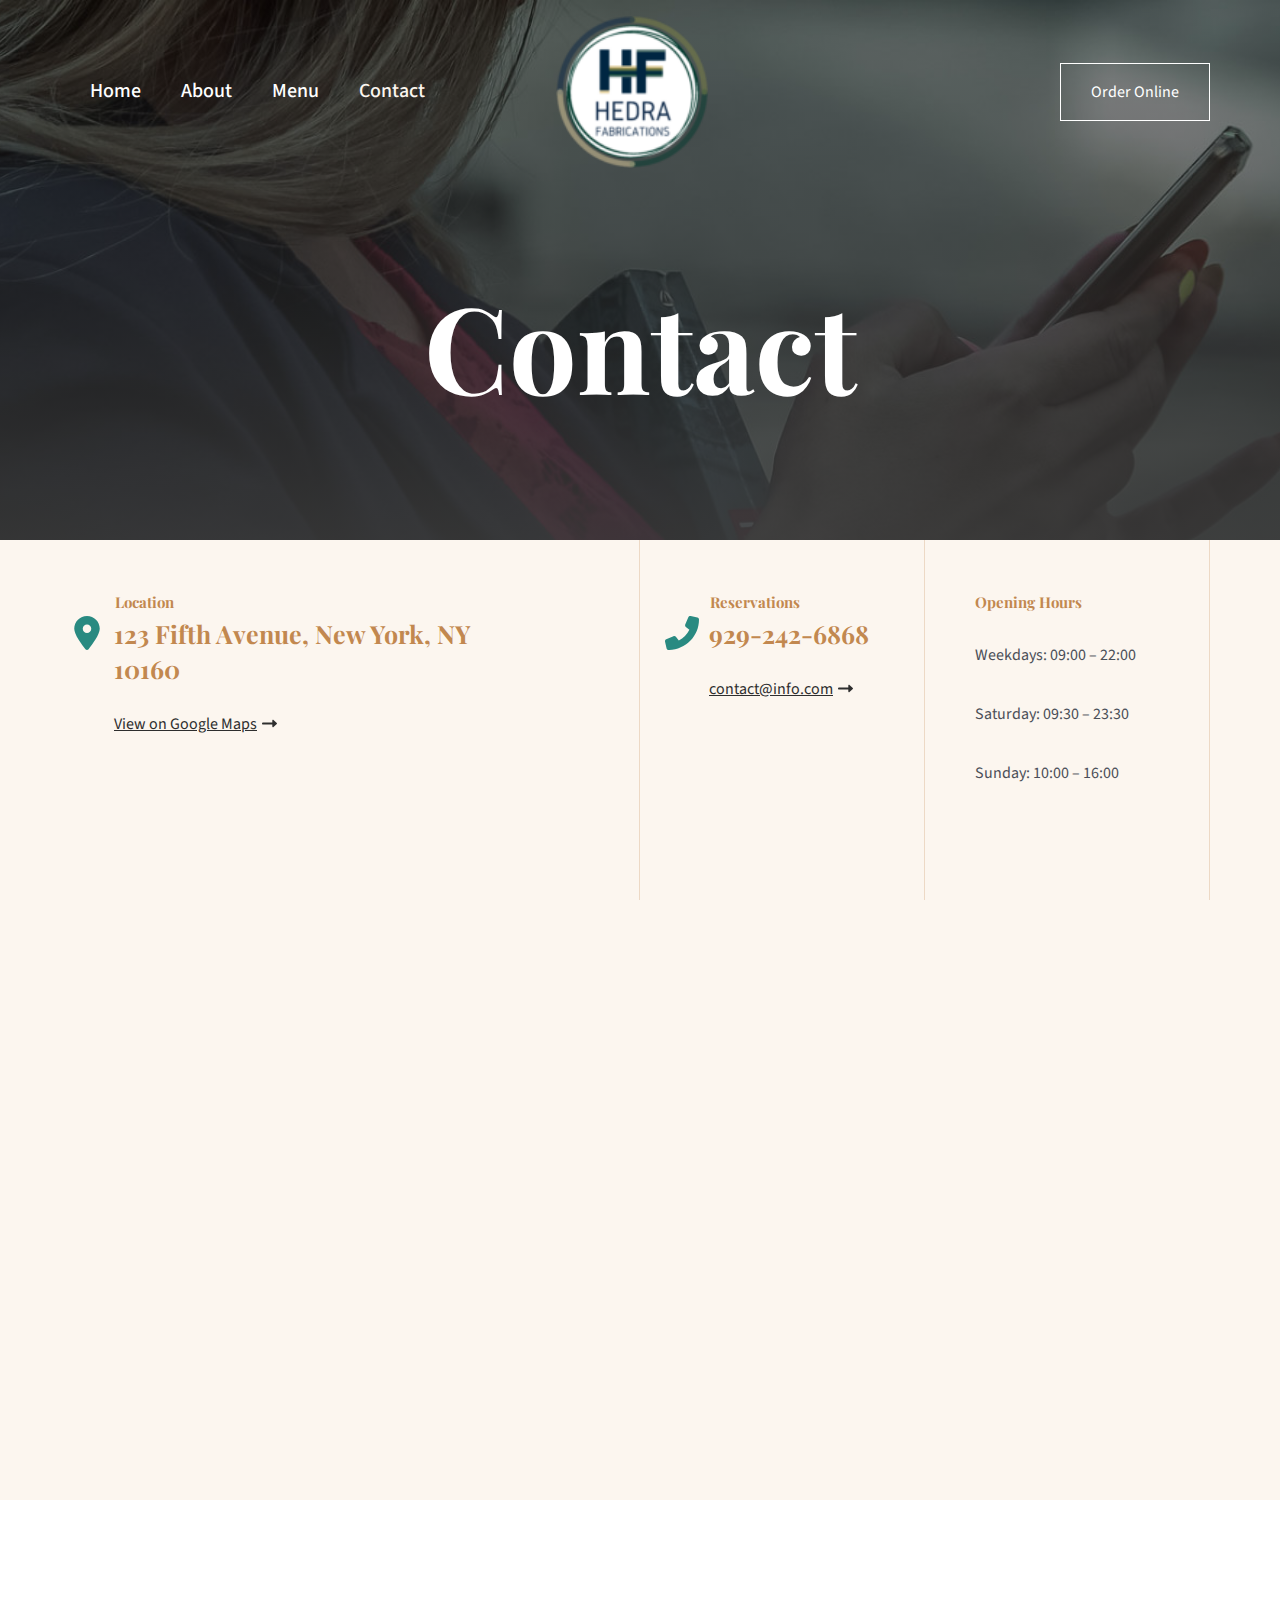
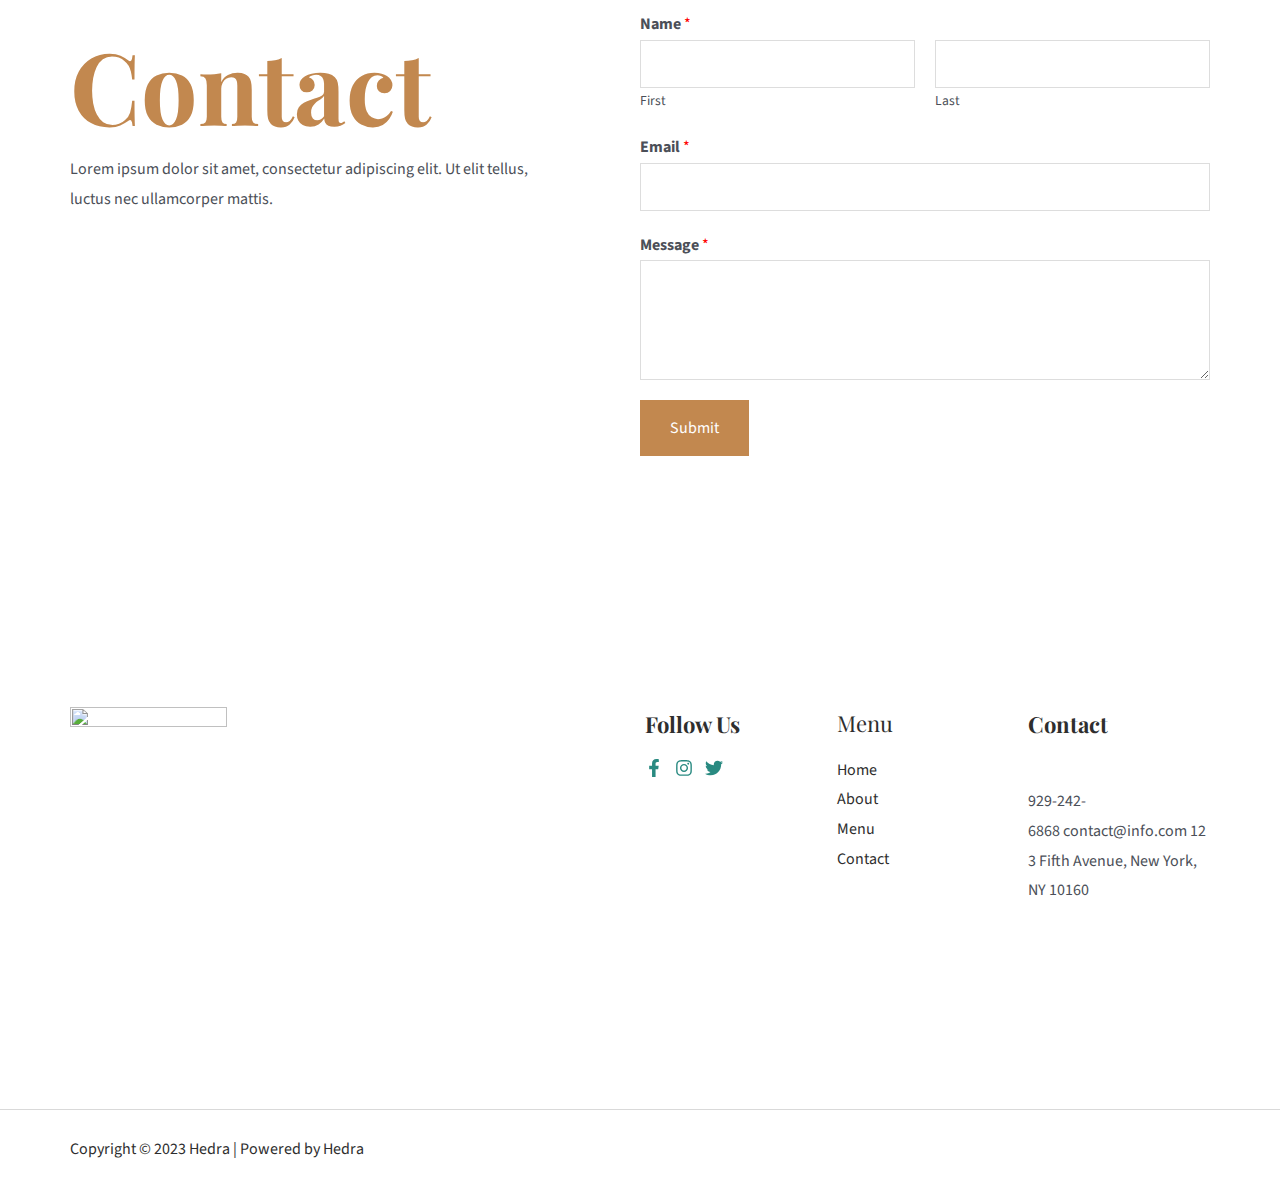
==== contact/index.html @ 52be4c3f "UPLOAD again" ====
<!DOCTYPE html>
<html lang="en-US">
<head>
<meta charset="UTF-8">
<meta name="viewport" content="width=device-width, initial-scale=1">
	 <link rel="profile" href="https://gmpg.org/xfn/11"> 
	 <title>Contact &#8211; Hedra</title>
<meta name="robots" content="max-image-preview:large">
<link rel="dns-prefetch" href="//fonts.googleapis.com">
<link rel="alternate" type="application/rss+xml" title="Hedra &raquo; Feed" href="https://hedrafab.github.io/hedra/feed/">
<link rel="alternate" type="application/rss+xml" title="Hedra &raquo; Comments Feed" href="https://hedrafab.github.io/hedra/comments/feed/">
<script>
window._wpemojiSettings = {"baseUrl":"https:\/\/s.w.org\/images\/core\/emoji\/14.0.0\/72x72\/","ext":".png","svgUrl":"https:\/\/s.w.org\/images\/core\/emoji\/14.0.0\/svg\/","svgExt":".svg","source":{"concatemoji":"https:\/\/hedrafab.github.io\/hedra\/wp-includes\/js\/wp-emoji-release.min.js?ver=6.4.1"}};
/*! This file is auto-generated */
!function(i,n){var o,s,e;function c(e){try{var t={supportTests:e,timestamp:(new Date).valueOf()};sessionStorage.setItem(o,JSON.stringify(t))}catch(e){}}function p(e,t,n){e.clearRect(0,0,e.canvas.width,e.canvas.height),e.fillText(t,0,0);var t=new Uint32Array(e.getImageData(0,0,e.canvas.width,e.canvas.height).data),r=(e.clearRect(0,0,e.canvas.width,e.canvas.height),e.fillText(n,0,0),new Uint32Array(e.getImageData(0,0,e.canvas.width,e.canvas.height).data));return t.every(function(e,t){return e===r[t]})}function u(e,t,n){switch(t){case"flag":return n(e,"🏳️‍⚧️","🏳️​⚧️")?!1:!n(e,"🇺🇳","🇺​🇳")&&!n(e,"🏴󠁧󠁢󠁥󠁮󠁧󠁿","🏴​󠁧​󠁢​󠁥​󠁮​󠁧​󠁿");case"emoji":return!n(e,"🫱🏻‍🫲🏿","🫱🏻​🫲🏿")}return!1}function f(e,t,n){var r="undefined"!=typeof WorkerGlobalScope&&self instanceof WorkerGlobalScope?new OffscreenCanvas(300,150):i.createElement("canvas"),a=r.getContext("2d",{willReadFrequently:!0}),o=(a.textBaseline="top",a.font="600 32px Arial",{});return e.forEach(function(e){o[e]=t(a,e,n)}),o}function t(e){var t=i.createElement("script");t.src=e,t.defer=!0,i.head.appendChild(t)}"undefined"!=typeof Promise&&(o="wpEmojiSettingsSupports",s=["flag","emoji"],n.supports={everything:!0,everythingExceptFlag:!0},e=new Promise(function(e){i.addEventListener("DOMContentLoaded",e,{once:!0})}),new Promise(function(t){var n=function(){try{var e=JSON.parse(sessionStorage.getItem(o));if("object"==typeof e&&"number"==typeof e.timestamp&&(new Date).valueOf()<e.timestamp+604800&&"object"==typeof e.supportTests)return e.supportTests}catch(e){}return null}();if(!n){if("undefined"!=typeof Worker&&"undefined"!=typeof OffscreenCanvas&&"undefined"!=typeof URL&&URL.createObjectURL&&"undefined"!=typeof Blob)try{var e="postMessage("+f.toString()+"("+[JSON.stringify(s),u.toString(),p.toString()].join(",")+"));",r=new Blob([e],{type:"text/javascript"}),a=new Worker(URL.createObjectURL(r),{name:"wpTestEmojiSupports"});return void(a.onmessage=function(e){c(n=e.data),a.terminate(),t(n)})}catch(e){}c(n=f(s,u,p))}t(n)}).then(function(e){for(var t in e)n.supports[t]=e[t],n.supports.everything=n.supports.everything&&n.supports[t],"flag"!==t&&(n.supports.everythingExceptFlag=n.supports.everythingExceptFlag&&n.supports[t]);n.supports.everythingExceptFlag=n.supports.everythingExceptFlag&&!n.supports.flag,n.DOMReady=!1,n.readyCallback=function(){n.DOMReady=!0}}).then(function(){return e}).then(function(){var e;n.supports.everything||(n.readyCallback(),(e=n.source||{}).concatemoji?t(e.concatemoji):e.wpemoji&&e.twemoji&&(t(e.twemoji),t(e.wpemoji)))}))}((window,document),window._wpemojiSettings);
</script>
<link rel="stylesheet" id="astra-theme-css-css" href="https://hedrafab.github.io/hedra/wp-content/themes/astra/assets/css/minified/main.min.css?ver=4.4.1" media="all">
<style id="astra-theme-css-inline-css">:root{--ast-container-default-xlg-padding:6.67em;--ast-container-default-lg-padding:5.67em;--ast-container-default-slg-padding:4.34em;--ast-container-default-md-padding:3.34em;--ast-container-default-sm-padding:6.67em;--ast-container-default-xs-padding:2.4em;--ast-container-default-xxs-padding:1.4em;--ast-code-block-background:#EEEEEE;--ast-comment-inputs-background:#FAFAFA;}html{font-size:100%;}a,.page-title{color:var(--ast-global-color-1);}a:hover,a:focus{color:var(--ast-global-color-0);}body,button,input,select,textarea,.ast-button,.ast-custom-button{font-family:'Source Sans Pro',sans-serif;font-weight:400;font-size:16px;font-size:1rem;}blockquote{color:var(--ast-global-color-3);}h1,.entry-content h1,h2,.entry-content h2,h3,.entry-content h3,h4,.entry-content h4,h5,.entry-content h5,h6,.entry-content h6,.site-title,.site-title a{font-family:'Playfair Display',serif;font-weight:700;}.site-title{font-size:35px;font-size:2.1875rem;display:none;}header .custom-logo-link img{max-width:152px;}.astra-logo-svg{width:152px;}.site-header .site-description{font-size:15px;font-size:0.9375rem;display:none;}.entry-title{font-size:30px;font-size:1.875rem;}h1,.entry-content h1{font-size:120px;font-size:7.5rem;font-family:'Playfair Display',serif;line-height:1em;}h2,.entry-content h2{font-size:100px;font-size:6.25rem;font-family:'Playfair Display',serif;line-height:1em;}h3,.entry-content h3{font-size:25px;font-size:1.5625rem;font-family:'Playfair Display',serif;}h4,.entry-content h4{font-size:20px;font-size:1.25rem;font-family:'Playfair Display',serif;}h5,.entry-content h5{font-size:18px;font-size:1.125rem;font-family:'Playfair Display',serif;}h6,.entry-content h6{font-size:15px;font-size:0.9375rem;font-family:'Playfair Display',serif;}::selection{background-color:var(--ast-global-color-0);color:#ffffff;}body,h1,.entry-title a,.entry-content h1,h2,.entry-content h2,h3,.entry-content h3,h4,.entry-content h4,h5,.entry-content h5,h6,.entry-content h6{color:var(--ast-global-color-3);}.tagcloud a:hover,.tagcloud a:focus,.tagcloud a.current-item{color:#000000;border-color:var(--ast-global-color-1);background-color:var(--ast-global-color-1);}input:focus,input[type="text"]:focus,input[type="email"]:focus,input[type="url"]:focus,input[type="password"]:focus,input[type="reset"]:focus,input[type="search"]:focus,textarea:focus{border-color:var(--ast-global-color-1);}input[type="radio"]:checked,input[type=reset],input[type="checkbox"]:checked,input[type="checkbox"]:hover:checked,input[type="checkbox"]:focus:checked,input[type=range]::-webkit-slider-thumb{border-color:var(--ast-global-color-1);background-color:var(--ast-global-color-1);box-shadow:none;}.site-footer a:hover + .post-count,.site-footer a:focus + .post-count{background:var(--ast-global-color-1);border-color:var(--ast-global-color-1);}.single .nav-links .nav-previous,.single .nav-links .nav-next{color:var(--ast-global-color-1);}.entry-meta,.entry-meta *{line-height:1.45;color:var(--ast-global-color-1);}.entry-meta a:hover,.entry-meta a:hover *,.entry-meta a:focus,.entry-meta a:focus *,.page-links > .page-link,.page-links .page-link:hover,.post-navigation a:hover{color:var(--ast-global-color-0);}#cat option,.secondary .calendar_wrap thead a,.secondary .calendar_wrap thead a:visited{color:var(--ast-global-color-1);}.secondary .calendar_wrap #today,.ast-progress-val span{background:var(--ast-global-color-1);}.secondary a:hover + .post-count,.secondary a:focus + .post-count{background:var(--ast-global-color-1);border-color:var(--ast-global-color-1);}.calendar_wrap #today > a{color:#000000;}.page-links .page-link,.single .post-navigation a{color:var(--ast-global-color-1);}.ast-search-menu-icon .search-form button.search-submit{padding:0 4px;}.ast-search-menu-icon form.search-form{padding-right:0;}.ast-search-menu-icon.slide-search input.search-field{width:0;}.ast-header-search .ast-search-menu-icon.ast-dropdown-active .search-form,.ast-header-search .ast-search-menu-icon.ast-dropdown-active .search-field:focus{border-color:var(--ast-global-color-0);transition:all 0.2s;}.search-form input.search-field:focus{outline:none;}.wp-block-latest-posts > li > a{color:var(--ast-global-color-1);}.widget-title,.widget .wp-block-heading{font-size:22px;font-size:1.375rem;color:var(--ast-global-color-3);}a:focus-visible,.ast-menu-toggle:focus-visible,.site .skip-link:focus-visible,.wp-block-loginout input:focus-visible,.wp-block-search.wp-block-search__button-inside .wp-block-search__inside-wrapper,.ast-header-navigation-arrow:focus-visible,.woocommerce .wc-proceed-to-checkout > .checkout-button:focus-visible,.woocommerce .woocommerce-MyAccount-navigation ul li a:focus-visible,.ast-orders-table__row .ast-orders-table__cell:focus-visible,.woocommerce .woocommerce-order-details .order-again > .button:focus-visible,.woocommerce .woocommerce-message a.button.wc-forward:focus-visible,.woocommerce #minus_qty:focus-visible,.woocommerce #plus_qty:focus-visible,a#ast-apply-coupon:focus-visible,.woocommerce .woocommerce-info a:focus-visible,.woocommerce .astra-shop-summary-wrap a:focus-visible,.woocommerce a.wc-forward:focus-visible,#ast-apply-coupon:focus-visible,.woocommerce-js .woocommerce-mini-cart-item a.remove:focus-visible{outline-style:dotted;outline-color:inherit;outline-width:thin;border-color:transparent;}input:focus,input[type="text"]:focus,input[type="email"]:focus,input[type="url"]:focus,input[type="password"]:focus,input[type="reset"]:focus,input[type="number"]:focus,textarea:focus,.wp-block-search__input:focus,[data-section="section-header-mobile-trigger"] .ast-button-wrap .ast-mobile-menu-trigger-minimal:focus,.ast-mobile-popup-drawer.active .menu-toggle-close:focus,.woocommerce-ordering select.orderby:focus,#ast-scroll-top:focus,#coupon_code:focus,.woocommerce-page #comment:focus,.woocommerce #reviews #respond input#submit:focus,.woocommerce a.add_to_cart_button:focus,.woocommerce .button.single_add_to_cart_button:focus,.woocommerce .woocommerce-cart-form button:focus,.woocommerce .woocommerce-cart-form__cart-item .quantity .qty:focus,.woocommerce .woocommerce-billing-fields .woocommerce-billing-fields__field-wrapper .woocommerce-input-wrapper > .input-text:focus,.woocommerce #order_comments:focus,.woocommerce #place_order:focus,.woocommerce .woocommerce-address-fields .woocommerce-address-fields__field-wrapper .woocommerce-input-wrapper > .input-text:focus,.woocommerce .woocommerce-MyAccount-content form button:focus,.woocommerce .woocommerce-MyAccount-content .woocommerce-EditAccountForm .woocommerce-form-row .woocommerce-Input.input-text:focus,.woocommerce .ast-woocommerce-container .woocommerce-pagination ul.page-numbers li a:focus,body #content .woocommerce form .form-row .select2-container--default .select2-selection--single:focus,#ast-coupon-code:focus,.woocommerce.woocommerce-js .quantity input[type=number]:focus,.woocommerce-js .woocommerce-mini-cart-item .quantity input[type=number]:focus,.woocommerce p#ast-coupon-trigger:focus{border-style:dotted;border-color:inherit;border-width:thin;outline-color:transparent;}.ast-logo-title-inline .site-logo-img{padding-right:1em;}.site-logo-img img{ transition:all 0.2s linear;}.ast-single-post-featured-section + article {margin-top: 2em;}.site-content .ast-single-post-featured-section img {width: 100%;overflow: hidden;object-fit: cover;}.ast-separate-container .site-content .ast-single-post-featured-section + article {margin-top: -80px;z-index: 9;position: relative;border-radius: 4px;}@media (min-width: 922px) {.ast-no-sidebar .site-content .ast-article-image-container--wide {margin-left: -120px;margin-right: -120px;max-width: unset;width: unset;}.ast-left-sidebar .site-content .ast-article-image-container--wide,.ast-right-sidebar .site-content .ast-article-image-container--wide {margin-left: -10px;margin-right: -10px;}.site-content .ast-article-image-container--full {margin-left: calc( -50vw + 50%);margin-right: calc( -50vw + 50%);max-width: 100vw;width: 100vw;}.ast-left-sidebar .site-content .ast-article-image-container--full,.ast-right-sidebar .site-content .ast-article-image-container--full {margin-left: -10px;margin-right: -10px;max-width: inherit;width: auto;}}@media (max-width:921px){#ast-desktop-header{display:none;}}@media (min-width:922px){#ast-mobile-header{display:none;}}.wp-block-buttons.aligncenter{justify-content:center;}@media (max-width:921px){.ast-theme-transparent-header #primary,.ast-theme-transparent-header #secondary{padding:0;}}@media (max-width:921px){.ast-plain-container.ast-no-sidebar #primary{padding:0;}}.ast-plain-container.ast-no-sidebar #primary{margin-top:0;margin-bottom:0;}.wp-block-button.is-style-outline .wp-block-button__link{border-color:var(--ast-global-color-1);border-top-width:2px;border-right-width:2px;border-bottom-width:2px;border-left-width:2px;}div.wp-block-button.is-style-outline > .wp-block-button__link:not(.has-text-color),div.wp-block-button.wp-block-button__link.is-style-outline:not(.has-text-color){color:var(--ast-global-color-1);}.wp-block-button.is-style-outline .wp-block-button__link:hover,.wp-block-buttons .wp-block-button.is-style-outline .wp-block-button__link:focus,.wp-block-buttons .wp-block-button.is-style-outline > .wp-block-button__link:not(.has-text-color):hover,.wp-block-buttons .wp-block-button.wp-block-button__link.is-style-outline:not(.has-text-color):hover{color:var(--ast-global-color-5);background-color:var(--ast-global-color-0);border-color:var(--ast-global-color-0);}.post-page-numbers.current .page-link,.ast-pagination .page-numbers.current{color:#ffffff;border-color:var(--ast-global-color-0);background-color:var(--ast-global-color-0);border-radius:2px;}.wp-block-buttons .wp-block-button.is-style-outline .wp-block-button__link,.ast-outline-button{border-color:var(--ast-global-color-1);border-top-width:2px;border-right-width:2px;border-bottom-width:2px;border-left-width:2px;font-family:inherit;font-weight:inherit;line-height:1em;border-top-left-radius:0px;border-top-right-radius:0px;border-bottom-right-radius:0px;border-bottom-left-radius:0px;background-color:transparent;}.wp-block-buttons .wp-block-button.is-style-outline > .wp-block-button__link:not(.has-text-color),.wp-block-buttons .wp-block-button.wp-block-button__link.is-style-outline:not(.has-text-color),.ast-outline-button{color:var(--ast-global-color-1);}.wp-block-button.is-style-outline .wp-block-button__link:hover,.wp-block-buttons .wp-block-button.is-style-outline .wp-block-button__link:focus,.wp-block-buttons .wp-block-button.is-style-outline > .wp-block-button__link:not(.has-text-color):hover,.wp-block-buttons .wp-block-button.wp-block-button__link.is-style-outline:not(.has-text-color):hover,.ast-outline-button:hover,.ast-outline-button:focus{color:var(--ast-global-color-5);background-color:var(--ast-global-color-0);border-color:var(--ast-global-color-0);}.entry-content[ast-blocks-layout] > figure{margin-bottom:1em;}@media (max-width:921px){.ast-separate-container #primary,.ast-separate-container #secondary{padding:1.5em 0;}#primary,#secondary{padding:1.5em 0;margin:0;}.ast-left-sidebar #content > .ast-container{display:flex;flex-direction:column-reverse;width:100%;}.ast-separate-container .ast-article-post,.ast-separate-container .ast-article-single{padding:1.5em 2.14em;}.ast-author-box img.avatar{margin:20px 0 0 0;}}@media (min-width:922px){.ast-separate-container.ast-right-sidebar #primary,.ast-separate-container.ast-left-sidebar #primary{border:0;}.search-no-results.ast-separate-container #primary{margin-bottom:4em;}}.wp-block-button .wp-block-button__link{color:var(--ast-global-color-5);}.wp-block-button .wp-block-button__link:hover,.wp-block-button .wp-block-button__link:focus{color:var(--ast-global-color-5);background-color:var(--ast-global-color-0);border-color:var(--ast-global-color-0);}.elementor-widget-heading h1.elementor-heading-title{line-height:1em;}.elementor-widget-heading h2.elementor-heading-title{line-height:1em;}.wp-block-button .wp-block-button__link,.wp-block-search .wp-block-search__button,body .wp-block-file .wp-block-file__button{border-color:var(--ast-global-color-1);background-color:var(--ast-global-color-1);color:var(--ast-global-color-5);font-family:inherit;font-weight:inherit;line-height:1em;text-transform:capitalize;border-top-left-radius:0px;border-top-right-radius:0px;border-bottom-right-radius:0px;border-bottom-left-radius:0px;padding-top:20px;padding-right:30px;padding-bottom:20px;padding-left:30px;}.menu-toggle,button,.ast-button,.ast-custom-button,.button,input#submit,input[type="button"],input[type="submit"],input[type="reset"],form[CLASS*="wp-block-search__"].wp-block-search .wp-block-search__inside-wrapper .wp-block-search__button,body .wp-block-file .wp-block-file__button{border-style:solid;border-top-width:0;border-right-width:0;border-left-width:0;border-bottom-width:0;color:var(--ast-global-color-5);border-color:var(--ast-global-color-1);background-color:var(--ast-global-color-1);padding-top:20px;padding-right:30px;padding-bottom:20px;padding-left:30px;font-family:inherit;font-weight:inherit;line-height:1em;text-transform:capitalize;border-top-left-radius:0px;border-top-right-radius:0px;border-bottom-right-radius:0px;border-bottom-left-radius:0px;}button:focus,.menu-toggle:hover,button:hover,.ast-button:hover,.ast-custom-button:hover .button:hover,.ast-custom-button:hover ,input[type=reset]:hover,input[type=reset]:focus,input#submit:hover,input#submit:focus,input[type="button"]:hover,input[type="button"]:focus,input[type="submit"]:hover,input[type="submit"]:focus,form[CLASS*="wp-block-search__"].wp-block-search .wp-block-search__inside-wrapper .wp-block-search__button:hover,form[CLASS*="wp-block-search__"].wp-block-search .wp-block-search__inside-wrapper .wp-block-search__button:focus,body .wp-block-file .wp-block-file__button:hover,body .wp-block-file .wp-block-file__button:focus{color:var(--ast-global-color-5);background-color:var(--ast-global-color-0);border-color:var(--ast-global-color-0);}@media (max-width:921px){.ast-mobile-header-stack .main-header-bar .ast-search-menu-icon{display:inline-block;}.ast-header-break-point.ast-header-custom-item-outside .ast-mobile-header-stack .main-header-bar .ast-search-icon{margin:0;}.ast-comment-avatar-wrap img{max-width:2.5em;}.ast-separate-container .ast-comment-list li.depth-1{padding:1.5em 2.14em;}.ast-separate-container .comment-respond{padding:2em 2.14em;}.ast-comment-meta{padding:0 1.8888em 1.3333em;}}@media (min-width:544px){.ast-container{max-width:100%;}}@media (max-width:544px){.ast-separate-container .ast-article-post,.ast-separate-container .ast-article-single,.ast-separate-container .comments-title,.ast-separate-container .ast-archive-description{padding:1.5em 1em;}.ast-separate-container #content .ast-container{padding-left:0.54em;padding-right:0.54em;}.ast-separate-container .ast-comment-list li.depth-1{padding:1.5em 1em;margin-bottom:1.5em;}.ast-separate-container .ast-comment-list .bypostauthor{padding:.5em;}.ast-search-menu-icon.ast-dropdown-active .search-field{width:170px;}}body,.ast-separate-container{background-color:var(--ast-global-color-4);;background-image:none;;}@media (max-width:921px){.site-title{display:none;}.site-header .site-description{display:none;}.entry-title{font-size:30px;}h1,.entry-content h1{font-size:80px;}h2,.entry-content h2{font-size:60px;}h3,.entry-content h3{font-size:20px;}}@media (max-width:544px){.site-title{display:none;}.site-header .site-description{display:none;}.entry-title{font-size:30px;}h1,.entry-content h1{font-size:50px;}h2,.entry-content h2{font-size:40px;}h3,.entry-content h3{font-size:20px;}}@media (max-width:921px){html{font-size:91.2%;}}@media (max-width:544px){html{font-size:91.2%;}}@media (min-width:922px){.ast-container{max-width:1180px;}}@media (min-width:922px){.site-content .ast-container{display:flex;}}@media (max-width:921px){.site-content .ast-container{flex-direction:column;}}@media (min-width:922px){.main-header-menu .sub-menu .menu-item.ast-left-align-sub-menu:hover > .sub-menu,.main-header-menu .sub-menu .menu-item.ast-left-align-sub-menu.focus > .sub-menu{margin-left:-0px;}}.ast-theme-transparent-header [data-section="section-header-mobile-trigger"] .ast-button-wrap .ast-mobile-menu-trigger-minimal{background:transparent;}blockquote,cite {font-style: initial;}.wp-block-file {display: flex;align-items: center;flex-wrap: wrap;justify-content: space-between;}.wp-block-pullquote {border: none;}.wp-block-pullquote blockquote::before {content: "\201D";font-family: "Helvetica",sans-serif;display: flex;transform: rotate( 180deg );font-size: 6rem;font-style: normal;line-height: 1;font-weight: bold;align-items: center;justify-content: center;}.has-text-align-right > blockquote::before {justify-content: flex-start;}.has-text-align-left > blockquote::before {justify-content: flex-end;}figure.wp-block-pullquote.is-style-solid-color blockquote {max-width: 100%;text-align: inherit;}html body {--wp--custom--ast-default-block-top-padding: 3em;--wp--custom--ast-default-block-right-padding: 3em;--wp--custom--ast-default-block-bottom-padding: 3em;--wp--custom--ast-default-block-left-padding: 3em;--wp--custom--ast-container-width: 1140px;--wp--custom--ast-content-width-size: 1140px;--wp--custom--ast-wide-width-size: calc(1140px + var(--wp--custom--ast-default-block-left-padding) + var(--wp--custom--ast-default-block-right-padding));}.ast-narrow-container {--wp--custom--ast-content-width-size: 750px;--wp--custom--ast-wide-width-size: 750px;}@media(max-width: 921px) {html body {--wp--custom--ast-default-block-top-padding: 3em;--wp--custom--ast-default-block-right-padding: 2em;--wp--custom--ast-default-block-bottom-padding: 3em;--wp--custom--ast-default-block-left-padding: 2em;}}@media(max-width: 544px) {html body {--wp--custom--ast-default-block-top-padding: 3em;--wp--custom--ast-default-block-right-padding: 1.5em;--wp--custom--ast-default-block-bottom-padding: 3em;--wp--custom--ast-default-block-left-padding: 1.5em;}}.entry-content > .wp-block-group,.entry-content > .wp-block-cover,.entry-content > .wp-block-columns {padding-top: var(--wp--custom--ast-default-block-top-padding);padding-right: var(--wp--custom--ast-default-block-right-padding);padding-bottom: var(--wp--custom--ast-default-block-bottom-padding);padding-left: var(--wp--custom--ast-default-block-left-padding);}.ast-plain-container.ast-no-sidebar .entry-content > .alignfull,.ast-page-builder-template .ast-no-sidebar .entry-content > .alignfull {margin-left: calc( -50vw + 50%);margin-right: calc( -50vw + 50%);max-width: 100vw;width: 100vw;}.ast-plain-container.ast-no-sidebar .entry-content .alignfull .alignfull,.ast-page-builder-template.ast-no-sidebar .entry-content .alignfull .alignfull,.ast-plain-container.ast-no-sidebar .entry-content .alignfull .alignwide,.ast-page-builder-template.ast-no-sidebar .entry-content .alignfull .alignwide,.ast-plain-container.ast-no-sidebar .entry-content .alignwide .alignfull,.ast-page-builder-template.ast-no-sidebar .entry-content .alignwide .alignfull,.ast-plain-container.ast-no-sidebar .entry-content .alignwide .alignwide,.ast-page-builder-template.ast-no-sidebar .entry-content .alignwide .alignwide,.ast-plain-container.ast-no-sidebar .entry-content .wp-block-column .alignfull,.ast-page-builder-template.ast-no-sidebar .entry-content .wp-block-column .alignfull,.ast-plain-container.ast-no-sidebar .entry-content .wp-block-column .alignwide,.ast-page-builder-template.ast-no-sidebar .entry-content .wp-block-column .alignwide {margin-left: auto;margin-right: auto;width: 100%;}[ast-blocks-layout] .wp-block-separator:not(.is-style-dots) {height: 0;}[ast-blocks-layout] .wp-block-separator {margin: 20px auto;}[ast-blocks-layout] .wp-block-separator:not(.is-style-wide):not(.is-style-dots) {max-width: 100px;}[ast-blocks-layout] .wp-block-separator.has-background {padding: 0;}.entry-content[ast-blocks-layout] > * {max-width: var(--wp--custom--ast-content-width-size);margin-left: auto;margin-right: auto;}.entry-content[ast-blocks-layout] > .alignwide {max-width: var(--wp--custom--ast-wide-width-size);}.entry-content[ast-blocks-layout] .alignfull {max-width: none;}.entry-content .wp-block-columns {margin-bottom: 0;}blockquote {margin: 1.5em;border: none;}.wp-block-quote:not(.has-text-align-right):not(.has-text-align-center) {border-left: 5px solid rgba(0,0,0,0.05);}.has-text-align-right > blockquote,blockquote.has-text-align-right {border-right: 5px solid rgba(0,0,0,0.05);}.has-text-align-left > blockquote,blockquote.has-text-align-left {border-left: 5px solid rgba(0,0,0,0.05);}.wp-block-site-tagline,.wp-block-latest-posts .read-more {margin-top: 15px;}.wp-block-loginout p label {display: block;}.wp-block-loginout p:not(.login-remember):not(.login-submit) input {width: 100%;}.wp-block-loginout input:focus {border-color: transparent;}.wp-block-loginout input:focus {outline: thin dotted;}.entry-content .wp-block-media-text .wp-block-media-text__content {padding: 0 0 0 8%;}.entry-content .wp-block-media-text.has-media-on-the-right .wp-block-media-text__content {padding: 0 8% 0 0;}.entry-content .wp-block-media-text.has-background .wp-block-media-text__content {padding: 8%;}.entry-content .wp-block-cover:not([class*="background-color"]) .wp-block-cover__inner-container,.entry-content .wp-block-cover:not([class*="background-color"]) .wp-block-cover-image-text,.entry-content .wp-block-cover:not([class*="background-color"]) .wp-block-cover-text,.entry-content .wp-block-cover-image:not([class*="background-color"]) .wp-block-cover__inner-container,.entry-content .wp-block-cover-image:not([class*="background-color"]) .wp-block-cover-image-text,.entry-content .wp-block-cover-image:not([class*="background-color"]) .wp-block-cover-text {color: var(--ast-global-color-5);}.wp-block-loginout .login-remember input {width: 1.1rem;height: 1.1rem;margin: 0 5px 4px 0;vertical-align: middle;}.wp-block-latest-posts > li > *:first-child,.wp-block-latest-posts:not(.is-grid) > li:first-child {margin-top: 0;}.wp-block-search__inside-wrapper .wp-block-search__input {padding: 0 10px;color: var(--ast-global-color-3);background: var(--ast-global-color-5);border-color: var(--ast-border-color);}.wp-block-latest-posts .read-more {margin-bottom: 1.5em;}.wp-block-search__no-button .wp-block-search__inside-wrapper .wp-block-search__input {padding-top: 5px;padding-bottom: 5px;}.wp-block-latest-posts .wp-block-latest-posts__post-date,.wp-block-latest-posts .wp-block-latest-posts__post-author {font-size: 1rem;}.wp-block-latest-posts > li > *,.wp-block-latest-posts:not(.is-grid) > li {margin-top: 12px;margin-bottom: 12px;}.ast-page-builder-template .entry-content[ast-blocks-layout] > *,.ast-page-builder-template .entry-content[ast-blocks-layout] > .alignfull > * {max-width: none;}.ast-page-builder-template .entry-content[ast-blocks-layout] > .alignwide > * {max-width: var(--wp--custom--ast-wide-width-size);}.ast-page-builder-template .entry-content[ast-blocks-layout] > .inherit-container-width > *,.ast-page-builder-template .entry-content[ast-blocks-layout] > * > *,.entry-content[ast-blocks-layout] > .wp-block-cover .wp-block-cover__inner-container {max-width: var(--wp--custom--ast-content-width-size);margin-left: auto;margin-right: auto;}.entry-content[ast-blocks-layout] .wp-block-cover:not(.alignleft):not(.alignright) {width: auto;}@media(max-width: 1200px) {.ast-separate-container .entry-content > .alignfull,.ast-separate-container .entry-content[ast-blocks-layout] > .alignwide,.ast-plain-container .entry-content[ast-blocks-layout] > .alignwide,.ast-plain-container .entry-content .alignfull {margin-left: calc(-1 * min(var(--ast-container-default-xlg-padding),20px)) ;margin-right: calc(-1 * min(var(--ast-container-default-xlg-padding),20px));}}@media(min-width: 1201px) {.ast-separate-container .entry-content > .alignfull {margin-left: calc(-1 * var(--ast-container-default-xlg-padding) );margin-right: calc(-1 * var(--ast-container-default-xlg-padding) );}.ast-separate-container .entry-content[ast-blocks-layout] > .alignwide,.ast-plain-container .entry-content[ast-blocks-layout] > .alignwide {margin-left: calc(-1 * var(--wp--custom--ast-default-block-left-padding) );margin-right: calc(-1 * var(--wp--custom--ast-default-block-right-padding) );}}@media(min-width: 921px) {.ast-separate-container .entry-content .wp-block-group.alignwide:not(.inherit-container-width) > :where(:not(.alignleft):not(.alignright)),.ast-plain-container .entry-content .wp-block-group.alignwide:not(.inherit-container-width) > :where(:not(.alignleft):not(.alignright)) {max-width: calc( var(--wp--custom--ast-content-width-size) + 80px );}.ast-plain-container.ast-right-sidebar .entry-content[ast-blocks-layout] .alignfull,.ast-plain-container.ast-left-sidebar .entry-content[ast-blocks-layout] .alignfull {margin-left: -60px;margin-right: -60px;}}@media(min-width: 544px) {.entry-content > .alignleft {margin-right: 20px;}.entry-content > .alignright {margin-left: 20px;}}@media (max-width:544px){.wp-block-columns .wp-block-column:not(:last-child){margin-bottom:20px;}.wp-block-latest-posts{margin:0;}}@media( max-width: 600px ) {.entry-content .wp-block-media-text .wp-block-media-text__content,.entry-content .wp-block-media-text.has-media-on-the-right .wp-block-media-text__content {padding: 8% 0 0;}.entry-content .wp-block-media-text.has-background .wp-block-media-text__content {padding: 8%;}}.ast-page-builder-template .entry-header {padding-left: 0;}.ast-narrow-container .site-content .wp-block-uagb-image--align-full .wp-block-uagb-image__figure {max-width: 100%;margin-left: auto;margin-right: auto;}:root .has-ast-global-color-0-color{color:var(--ast-global-color-0);}:root .has-ast-global-color-0-background-color{background-color:var(--ast-global-color-0);}:root .wp-block-button .has-ast-global-color-0-color{color:var(--ast-global-color-0);}:root .wp-block-button .has-ast-global-color-0-background-color{background-color:var(--ast-global-color-0);}:root .has-ast-global-color-1-color{color:var(--ast-global-color-1);}:root .has-ast-global-color-1-background-color{background-color:var(--ast-global-color-1);}:root .wp-block-button .has-ast-global-color-1-color{color:var(--ast-global-color-1);}:root .wp-block-button .has-ast-global-color-1-background-color{background-color:var(--ast-global-color-1);}:root .has-ast-global-color-2-color{color:var(--ast-global-color-2);}:root .has-ast-global-color-2-background-color{background-color:var(--ast-global-color-2);}:root .wp-block-button .has-ast-global-color-2-color{color:var(--ast-global-color-2);}:root .wp-block-button .has-ast-global-color-2-background-color{background-color:var(--ast-global-color-2);}:root .has-ast-global-color-3-color{color:var(--ast-global-color-3);}:root .has-ast-global-color-3-background-color{background-color:var(--ast-global-color-3);}:root .wp-block-button .has-ast-global-color-3-color{color:var(--ast-global-color-3);}:root .wp-block-button .has-ast-global-color-3-background-color{background-color:var(--ast-global-color-3);}:root .has-ast-global-color-4-color{color:var(--ast-global-color-4);}:root .has-ast-global-color-4-background-color{background-color:var(--ast-global-color-4);}:root .wp-block-button .has-ast-global-color-4-color{color:var(--ast-global-color-4);}:root .wp-block-button .has-ast-global-color-4-background-color{background-color:var(--ast-global-color-4);}:root .has-ast-global-color-5-color{color:var(--ast-global-color-5);}:root .has-ast-global-color-5-background-color{background-color:var(--ast-global-color-5);}:root .wp-block-button .has-ast-global-color-5-color{color:var(--ast-global-color-5);}:root .wp-block-button .has-ast-global-color-5-background-color{background-color:var(--ast-global-color-5);}:root .has-ast-global-color-6-color{color:var(--ast-global-color-6);}:root .has-ast-global-color-6-background-color{background-color:var(--ast-global-color-6);}:root .wp-block-button .has-ast-global-color-6-color{color:var(--ast-global-color-6);}:root .wp-block-button .has-ast-global-color-6-background-color{background-color:var(--ast-global-color-6);}:root .has-ast-global-color-7-color{color:var(--ast-global-color-7);}:root .has-ast-global-color-7-background-color{background-color:var(--ast-global-color-7);}:root .wp-block-button .has-ast-global-color-7-color{color:var(--ast-global-color-7);}:root .wp-block-button .has-ast-global-color-7-background-color{background-color:var(--ast-global-color-7);}:root .has-ast-global-color-8-color{color:var(--ast-global-color-8);}:root .has-ast-global-color-8-background-color{background-color:var(--ast-global-color-8);}:root .wp-block-button .has-ast-global-color-8-color{color:var(--ast-global-color-8);}:root .wp-block-button .has-ast-global-color-8-background-color{background-color:var(--ast-global-color-8);}:root{--ast-global-color-0:#298a81;--ast-global-color-1:#c2884f;--ast-global-color-2:#2e2e2e;--ast-global-color-3:#4B4F58;--ast-global-color-4:#fcf6ef;--ast-global-color-5:#FFFFFF;--ast-global-color-6:#F2F5F7;--ast-global-color-7:#424242;--ast-global-color-8:#000000;}:root {--ast-border-color : #dddddd;}.ast-single-entry-banner {-js-display: flex;display: flex;flex-direction: column;justify-content: center;text-align: center;position: relative;background: #eeeeee;}.ast-single-entry-banner[data-banner-layout="layout-1"] {max-width: 1140px;background: inherit;padding: 20px 0;}.ast-single-entry-banner[data-banner-width-type="custom"] {margin: 0 auto;width: 100%;}.ast-single-entry-banner + .site-content .entry-header {margin-bottom: 0;}header.entry-header .entry-title{font-size:30px;font-size:1.875rem;}header.entry-header > *:not(:last-child){margin-bottom:10px;}.ast-archive-entry-banner {-js-display: flex;display: flex;flex-direction: column;justify-content: center;text-align: center;position: relative;background: #eeeeee;}.ast-archive-entry-banner[data-banner-width-type="custom"] {margin: 0 auto;width: 100%;}.ast-archive-entry-banner[data-banner-layout="layout-1"] {background: inherit;padding: 20px 0;text-align: left;}body.archive .ast-archive-description{max-width:1140px;width:100%;text-align:left;padding-top:3em;padding-right:3em;padding-bottom:3em;padding-left:3em;}body.archive .ast-archive-description .ast-archive-title,body.archive .ast-archive-description .ast-archive-title *{font-size:40px;font-size:2.5rem;}body.archive .ast-archive-description > *:not(:last-child){margin-bottom:10px;}@media (max-width:921px){body.archive .ast-archive-description{text-align:left;}}@media (max-width:544px){body.archive .ast-archive-description{text-align:left;}}.ast-theme-transparent-header #masthead .site-logo-img .transparent-custom-logo .astra-logo-svg{width:152px;}.ast-theme-transparent-header #masthead .site-logo-img .transparent-custom-logo img{ max-width:152px;}@media (max-width:921px){.ast-theme-transparent-header #masthead .site-logo-img .transparent-custom-logo .astra-logo-svg{width:120px;}.ast-theme-transparent-header #masthead .site-logo-img .transparent-custom-logo img{ max-width:120px;}}@media (max-width:543px){.ast-theme-transparent-header #masthead .site-logo-img .transparent-custom-logo .astra-logo-svg{width:100px;}.ast-theme-transparent-header #masthead .site-logo-img .transparent-custom-logo img{ max-width:100px;}}@media (min-width:921px){.ast-theme-transparent-header #masthead{position:absolute;left:0;right:0;}.ast-theme-transparent-header .main-header-bar,.ast-theme-transparent-header.ast-header-break-point .main-header-bar{background:none;}body.elementor-editor-active.ast-theme-transparent-header #masthead,.fl-builder-edit .ast-theme-transparent-header #masthead,body.vc_editor.ast-theme-transparent-header #masthead,body.brz-ed.ast-theme-transparent-header #masthead{z-index:0;}.ast-header-break-point.ast-replace-site-logo-transparent.ast-theme-transparent-header .custom-mobile-logo-link{display:none;}.ast-header-break-point.ast-replace-site-logo-transparent.ast-theme-transparent-header .transparent-custom-logo{display:inline-block;}.ast-theme-transparent-header .ast-above-header,.ast-theme-transparent-header .ast-above-header.ast-above-header-bar{background-image:none;background-color:transparent;}.ast-theme-transparent-header .ast-below-header{background-image:none;background-color:transparent;}}.ast-theme-transparent-header .ast-builder-menu .main-header-menu,.ast-theme-transparent-header .ast-builder-menu .main-header-menu .menu-link,.ast-theme-transparent-header [CLASS*="ast-builder-menu-"] .main-header-menu .menu-item > .menu-link,.ast-theme-transparent-header .ast-masthead-custom-menu-items,.ast-theme-transparent-header .ast-masthead-custom-menu-items a,.ast-theme-transparent-header .ast-builder-menu .main-header-menu .menu-item > .ast-menu-toggle,.ast-theme-transparent-header .ast-builder-menu .main-header-menu .menu-item > .ast-menu-toggle,.ast-theme-transparent-header .ast-above-header-navigation a,.ast-header-break-point.ast-theme-transparent-header .ast-above-header-navigation a,.ast-header-break-point.ast-theme-transparent-header .ast-above-header-navigation > ul.ast-above-header-menu > .menu-item-has-children:not(.current-menu-item) > .ast-menu-toggle,.ast-theme-transparent-header .ast-below-header-menu,.ast-theme-transparent-header .ast-below-header-menu a,.ast-header-break-point.ast-theme-transparent-header .ast-below-header-menu a,.ast-header-break-point.ast-theme-transparent-header .ast-below-header-menu,.ast-theme-transparent-header .main-header-menu .menu-link{color:var(--ast-global-color-5);}.ast-theme-transparent-header .ast-builder-menu .main-header-menu .menu-item:hover > .menu-link,.ast-theme-transparent-header .ast-builder-menu .main-header-menu .menu-item:hover > .ast-menu-toggle,.ast-theme-transparent-header .ast-builder-menu .main-header-menu .ast-masthead-custom-menu-items a:hover,.ast-theme-transparent-header .ast-builder-menu .main-header-menu .focus > .menu-link,.ast-theme-transparent-header .ast-builder-menu .main-header-menu .focus > .ast-menu-toggle,.ast-theme-transparent-header .ast-builder-menu .main-header-menu .current-menu-item > .menu-link,.ast-theme-transparent-header .ast-builder-menu .main-header-menu .current-menu-ancestor > .menu-link,.ast-theme-transparent-header .ast-builder-menu .main-header-menu .current-menu-item > .ast-menu-toggle,.ast-theme-transparent-header .ast-builder-menu .main-header-menu .current-menu-ancestor > .ast-menu-toggle,.ast-theme-transparent-header [CLASS*="ast-builder-menu-"] .main-header-menu .current-menu-item > .menu-link,.ast-theme-transparent-header [CLASS*="ast-builder-menu-"] .main-header-menu .current-menu-ancestor > .menu-link,.ast-theme-transparent-header [CLASS*="ast-builder-menu-"] .main-header-menu .current-menu-item > .ast-menu-toggle,.ast-theme-transparent-header [CLASS*="ast-builder-menu-"] .main-header-menu .current-menu-ancestor > .ast-menu-toggle,.ast-theme-transparent-header .main-header-menu .menu-item:hover > .menu-link,.ast-theme-transparent-header .main-header-menu .current-menu-item > .menu-link,.ast-theme-transparent-header .main-header-menu .current-menu-ancestor > .menu-link{color:var(--ast-global-color-4);}.ast-theme-transparent-header .ast-builder-menu .main-header-menu .menu-item .sub-menu .menu-link,.ast-theme-transparent-header .main-header-menu .menu-item .sub-menu .menu-link{background-color:transparent;}@media (max-width:921px){.ast-theme-transparent-header #masthead{position:absolute;left:0;right:0;}.ast-theme-transparent-header .main-header-bar,.ast-theme-transparent-header.ast-header-break-point .main-header-bar{background:none;}body.elementor-editor-active.ast-theme-transparent-header #masthead,.fl-builder-edit .ast-theme-transparent-header #masthead,body.vc_editor.ast-theme-transparent-header #masthead,body.brz-ed.ast-theme-transparent-header #masthead{z-index:0;}.ast-header-break-point.ast-replace-site-logo-transparent.ast-theme-transparent-header .custom-mobile-logo-link{display:none;}.ast-header-break-point.ast-replace-site-logo-transparent.ast-theme-transparent-header .transparent-custom-logo{display:inline-block;}.ast-theme-transparent-header .ast-above-header,.ast-theme-transparent-header .ast-above-header.ast-above-header-bar{background-image:none;background-color:transparent;}.ast-theme-transparent-header .ast-below-header{background-image:none;background-color:transparent;}}@media (max-width:921px){.ast-theme-transparent-header.ast-header-break-point .ast-builder-menu .main-header-menu,.ast-theme-transparent-header.ast-header-break-point .ast-builder-menu.main-header-menu .sub-menu,.ast-theme-transparent-header.ast-header-break-point .ast-builder-menu.main-header-menu,.ast-theme-transparent-header.ast-header-break-point .ast-builder-menu .main-header-bar-wrap .main-header-menu,.ast-flyout-menu-enable.ast-header-break-point.ast-theme-transparent-header .main-header-bar-navigation .site-navigation,.ast-fullscreen-menu-enable.ast-header-break-point.ast-theme-transparent-header .main-header-bar-navigation .site-navigation,.ast-flyout-above-menu-enable.ast-header-break-point.ast-theme-transparent-header .ast-above-header-navigation-wrap .ast-above-header-navigation,.ast-flyout-below-menu-enable.ast-header-break-point.ast-theme-transparent-header .ast-below-header-navigation-wrap .ast-below-header-actual-nav,.ast-fullscreen-above-menu-enable.ast-header-break-point.ast-theme-transparent-header .ast-above-header-navigation-wrap,.ast-fullscreen-below-menu-enable.ast-header-break-point.ast-theme-transparent-header .ast-below-header-navigation-wrap,.ast-theme-transparent-header .main-header-menu .menu-link{background-color:var(--ast-global-color-5);}.ast-theme-transparent-header .ast-builder-menu .main-header-menu,.ast-theme-transparent-header .ast-builder-menu .main-header-menu .menu-link,.ast-theme-transparent-header [CLASS*="ast-builder-menu-"] .main-header-menu .menu-item > .menu-link,.ast-theme-transparent-header .ast-masthead-custom-menu-items,.ast-theme-transparent-header .ast-masthead-custom-menu-items a,.ast-theme-transparent-header .ast-builder-menu .main-header-menu .menu-item > .ast-menu-toggle,.ast-theme-transparent-header .ast-builder-menu .main-header-menu .menu-item > .ast-menu-toggle,.ast-theme-transparent-header .main-header-menu .menu-link{color:var(--ast-global-color-3);}.ast-theme-transparent-header .ast-builder-menu .main-header-menu .menu-item:hover > .menu-link,.ast-theme-transparent-header .ast-builder-menu .main-header-menu .menu-item:hover > .ast-menu-toggle,.ast-theme-transparent-header .ast-builder-menu .main-header-menu .ast-masthead-custom-menu-items a:hover,.ast-theme-transparent-header .ast-builder-menu .main-header-menu .focus > .menu-link,.ast-theme-transparent-header .ast-builder-menu .main-header-menu .focus > .ast-menu-toggle,.ast-theme-transparent-header .ast-builder-menu .main-header-menu .current-menu-item > .menu-link,.ast-theme-transparent-header .ast-builder-menu .main-header-menu .current-menu-ancestor > .menu-link,.ast-theme-transparent-header .ast-builder-menu .main-header-menu .current-menu-item > .ast-menu-toggle,.ast-theme-transparent-header .ast-builder-menu .main-header-menu .current-menu-ancestor > .ast-menu-toggle,.ast-theme-transparent-header [CLASS*="ast-builder-menu-"] .main-header-menu .current-menu-item > .menu-link,.ast-theme-transparent-header [CLASS*="ast-builder-menu-"] .main-header-menu .current-menu-ancestor > .menu-link,.ast-theme-transparent-header [CLASS*="ast-builder-menu-"] .main-header-menu .current-menu-item > .ast-menu-toggle,.ast-theme-transparent-header [CLASS*="ast-builder-menu-"] .main-header-menu .current-menu-ancestor > .ast-menu-toggle,.ast-theme-transparent-header .main-header-menu .menu-item:hover > .menu-link,.ast-theme-transparent-header .main-header-menu .current-menu-item > .menu-link,.ast-theme-transparent-header .main-header-menu .current-menu-ancestor > .menu-link{color:var(--ast-global-color-1);}}.ast-theme-transparent-header #ast-desktop-header > [CLASS*="-header-wrap"]:nth-last-child(2) > [CLASS*="-header-bar"],.ast-theme-transparent-header.ast-header-break-point #ast-mobile-header > [CLASS*="-header-wrap"]:nth-last-child(2) > [CLASS*="-header-bar"]{border-bottom-style:none;}.ast-breadcrumbs .trail-browse,.ast-breadcrumbs .trail-items,.ast-breadcrumbs .trail-items li{display:inline-block;margin:0;padding:0;border:none;background:inherit;text-indent:0;text-decoration:none;}.ast-breadcrumbs .trail-browse{font-size:inherit;font-style:inherit;font-weight:inherit;color:inherit;}.ast-breadcrumbs .trail-items{list-style:none;}.trail-items li::after{padding:0 0.3em;content:"\00bb";}.trail-items li:last-of-type::after{display:none;}h1,.entry-content h1,h2,.entry-content h2,h3,.entry-content h3,h4,.entry-content h4,h5,.entry-content h5,h6,.entry-content h6{color:var(--ast-global-color-1);}@media (max-width:921px){.ast-builder-grid-row-container.ast-builder-grid-row-tablet-3-firstrow .ast-builder-grid-row > *:first-child,.ast-builder-grid-row-container.ast-builder-grid-row-tablet-3-lastrow .ast-builder-grid-row > *:last-child{grid-column:1 / -1;}}@media (max-width:544px){.ast-builder-grid-row-container.ast-builder-grid-row-mobile-3-firstrow .ast-builder-grid-row > *:first-child,.ast-builder-grid-row-container.ast-builder-grid-row-mobile-3-lastrow .ast-builder-grid-row > *:last-child{grid-column:1 / -1;}}.ast-builder-layout-element[data-section="title_tagline"]{display:flex;}@media (max-width:921px){.ast-header-break-point .ast-builder-layout-element[data-section="title_tagline"]{display:flex;}}@media (max-width:544px){.ast-header-break-point .ast-builder-layout-element[data-section="title_tagline"]{display:flex;}}[data-section*="section-hb-button-"] .menu-link{display:none;}.ast-header-button-1 .ast-custom-button{color:var(--ast-global-color-5);background:rgba(0,0,0,0);border-color:var(--ast-global-color-5);border-top-width:1px;border-bottom-width:1px;border-left-width:1px;border-right-width:1px;}.ast-header-button-1 .ast-custom-button:hover{color:var(--ast-global-color-2);background:var(--ast-global-color-5);border-color:var(--ast-global-color-5);}.ast-header-button-1[data-section="section-hb-button-1"]{display:flex;}@media (max-width:921px){.ast-header-break-point .ast-header-button-1[data-section="section-hb-button-1"]{display:flex;}}@media (max-width:544px){.ast-header-break-point .ast-header-button-1[data-section="section-hb-button-1"]{display:flex;}}.ast-builder-menu-1{font-family:inherit;font-weight:500;}.ast-builder-menu-1 .menu-item > .menu-link{font-size:20px;font-size:1.25rem;}.ast-builder-menu-1 .sub-menu,.ast-builder-menu-1 .inline-on-mobile .sub-menu{border-top-width:2px;border-bottom-width:0px;border-right-width:0px;border-left-width:0px;border-color:var(--ast-global-color-0);border-style:solid;}.ast-builder-menu-1 .main-header-menu > .menu-item > .sub-menu,.ast-builder-menu-1 .main-header-menu > .menu-item > .astra-full-megamenu-wrapper{margin-top:0px;}.ast-desktop .ast-builder-menu-1 .main-header-menu > .menu-item > .sub-menu:before,.ast-desktop .ast-builder-menu-1 .main-header-menu > .menu-item > .astra-full-megamenu-wrapper:before{height:calc( 0px + 5px );}.ast-desktop .ast-builder-menu-1 .menu-item .sub-menu .menu-link{border-style:none;}@media (max-width:921px){.ast-header-break-point .ast-builder-menu-1 .menu-item.menu-item-has-children > .ast-menu-toggle{top:0;}.ast-builder-menu-1 .inline-on-mobile .menu-item.menu-item-has-children > .ast-menu-toggle{right:-15px;}.ast-builder-menu-1 .menu-item-has-children > .menu-link:after{content:unset;}.ast-builder-menu-1 .main-header-menu > .menu-item > .sub-menu,.ast-builder-menu-1 .main-header-menu > .menu-item > .astra-full-megamenu-wrapper{margin-top:0;}}@media (max-width:544px){.ast-header-break-point .ast-builder-menu-1 .menu-item.menu-item-has-children > .ast-menu-toggle{top:0;}.ast-builder-menu-1 .main-header-menu > .menu-item > .sub-menu,.ast-builder-menu-1 .main-header-menu > .menu-item > .astra-full-megamenu-wrapper{margin-top:0;}}.ast-builder-menu-1{display:flex;}@media (max-width:921px){.ast-header-break-point .ast-builder-menu-1{display:flex;}}@media (max-width:544px){.ast-header-break-point .ast-builder-menu-1{display:flex;}}.site-below-footer-wrap{padding-top:20px;padding-bottom:20px;}.site-below-footer-wrap[data-section="section-below-footer-builder"]{background-color:var(--ast-global-color-5);;background-image:none;;min-height:80px;border-style:solid;border-width:0px;border-top-width:1px;border-top-color:rgba(0,0,0,0.15);}.site-below-footer-wrap[data-section="section-below-footer-builder"] .ast-builder-grid-row{max-width:1140px;margin-left:auto;margin-right:auto;}.site-below-footer-wrap[data-section="section-below-footer-builder"] .ast-builder-grid-row,.site-below-footer-wrap[data-section="section-below-footer-builder"] .site-footer-section{align-items:flex-start;}.site-below-footer-wrap[data-section="section-below-footer-builder"].ast-footer-row-inline .site-footer-section{display:flex;margin-bottom:0;}.ast-builder-grid-row-full .ast-builder-grid-row{grid-template-columns:1fr;}@media (max-width:921px){.site-below-footer-wrap[data-section="section-below-footer-builder"].ast-footer-row-tablet-inline .site-footer-section{display:flex;margin-bottom:0;}.site-below-footer-wrap[data-section="section-below-footer-builder"].ast-footer-row-tablet-stack .site-footer-section{display:block;margin-bottom:10px;}.ast-builder-grid-row-container.ast-builder-grid-row-tablet-full .ast-builder-grid-row{grid-template-columns:1fr;}}@media (max-width:544px){.site-below-footer-wrap[data-section="section-below-footer-builder"].ast-footer-row-mobile-inline .site-footer-section{display:flex;margin-bottom:0;}.site-below-footer-wrap[data-section="section-below-footer-builder"].ast-footer-row-mobile-stack .site-footer-section{display:block;margin-bottom:10px;}.ast-builder-grid-row-container.ast-builder-grid-row-mobile-full .ast-builder-grid-row{grid-template-columns:1fr;}}@media (max-width:921px){.site-below-footer-wrap[data-section="section-below-footer-builder"]{padding-left:20px;padding-right:20px;margin-top:0px;margin-bottom:0px;margin-left:0px;margin-right:0px;}}@media (max-width:544px){.site-below-footer-wrap[data-section="section-below-footer-builder"]{margin-top:0px;margin-bottom:0px;margin-left:0px;margin-right:0px;}}.site-below-footer-wrap[data-section="section-below-footer-builder"]{display:grid;}@media (max-width:921px){.ast-header-break-point .site-below-footer-wrap[data-section="section-below-footer-builder"]{display:grid;}}@media (max-width:544px){.ast-header-break-point .site-below-footer-wrap[data-section="section-below-footer-builder"]{display:grid;}}.ast-footer-copyright{text-align:left;}.ast-footer-copyright {color:var(--ast-global-color-2);}@media (max-width:921px){.ast-footer-copyright{text-align:left;}}@media (max-width:544px){.ast-footer-copyright{text-align:center;}}.ast-footer-copyright.ast-builder-layout-element{display:flex;}@media (max-width:921px){.ast-header-break-point .ast-footer-copyright.ast-builder-layout-element{display:flex;}}@media (max-width:544px){.ast-header-break-point .ast-footer-copyright.ast-builder-layout-element{display:flex;}}.ast-social-stack-desktop .ast-builder-social-element,.ast-social-stack-tablet .ast-builder-social-element,.ast-social-stack-mobile .ast-builder-social-element {margin-top: 6px;margin-bottom: 6px;}.social-show-label-true .ast-builder-social-element {width: auto;padding: 0 0.4em;}[data-section^="section-fb-social-icons-"] .footer-social-inner-wrap {text-align: center;}.ast-footer-social-wrap {width: 100%;}.ast-footer-social-wrap .ast-builder-social-element:first-child {margin-left: 0;}.ast-footer-social-wrap .ast-builder-social-element:last-child {margin-right: 0;}.ast-header-social-wrap .ast-builder-social-element:first-child {margin-left: 0;}.ast-header-social-wrap .ast-builder-social-element:last-child {margin-right: 0;}.ast-builder-social-element {line-height: 1;color: #3a3a3a;background: transparent;vertical-align: middle;transition: all 0.01s;margin-left: 6px;margin-right: 6px;justify-content: center;align-items: center;}.ast-builder-social-element {line-height: 1;color: #3a3a3a;background: transparent;vertical-align: middle;transition: all 0.01s;margin-left: 6px;margin-right: 6px;justify-content: center;align-items: center;}.ast-builder-social-element .social-item-label {padding-left: 6px;}.ast-footer-social-1-wrap .ast-builder-social-element svg{width:18px;height:18px;}.ast-footer-social-1-wrap .ast-social-color-type-custom svg{fill:var(--ast-global-color-0);}.ast-footer-social-1-wrap .ast-social-color-type-custom .ast-builder-social-element:hover{color:var(--ast-global-color-1);}.ast-footer-social-1-wrap .ast-social-color-type-custom .ast-builder-social-element:hover svg{fill:var(--ast-global-color-1);}.ast-footer-social-1-wrap .ast-social-color-type-custom .social-item-label{color:var(--ast-global-color-0);}.ast-footer-social-1-wrap .ast-builder-social-element:hover .social-item-label{color:var(--ast-global-color-1);}[data-section="section-fb-social-icons-1"] .footer-social-inner-wrap{text-align:left;}@media (max-width:921px){[data-section="section-fb-social-icons-1"] .footer-social-inner-wrap{text-align:left;}}@media (max-width:544px){[data-section="section-fb-social-icons-1"] .footer-social-inner-wrap{text-align:center;}}.ast-builder-layout-element[data-section="section-fb-social-icons-1"]{display:flex;}@media (max-width:921px){.ast-header-break-point .ast-builder-layout-element[data-section="section-fb-social-icons-1"]{display:flex;}}@media (max-width:544px){.ast-header-break-point .ast-builder-layout-element[data-section="section-fb-social-icons-1"]{display:flex;}}.site-footer{background-repeat:no-repeat;background-position:center center;background-size:cover;background-attachment:scroll;}@media (max-width:921px){.ast-hfb-header .site-footer{padding-top:0px;padding-bottom:0px;padding-left:7px;padding-right:7px;}}@media (max-width:544px){.ast-hfb-header .site-footer{padding-left:20px;padding-right:20px;}}.site-primary-footer-wrap{padding-top:45px;padding-bottom:45px;}.site-primary-footer-wrap[data-section="section-primary-footer-builder"]{background-color:var(--ast-global-color-5);;background-image:none;;}.site-primary-footer-wrap[data-section="section-primary-footer-builder"] .ast-builder-grid-row{grid-column-gap:10px;max-width:1140px;margin-left:auto;margin-right:auto;}.site-primary-footer-wrap[data-section="section-primary-footer-builder"] .ast-builder-grid-row,.site-primary-footer-wrap[data-section="section-primary-footer-builder"] .site-footer-section{align-items:flex-start;}.site-primary-footer-wrap[data-section="section-primary-footer-builder"].ast-footer-row-inline .site-footer-section{display:flex;margin-bottom:0;}.ast-builder-grid-row-6-equal .ast-builder-grid-row{grid-template-columns:repeat( 6,1fr );}@media (max-width:921px){.site-primary-footer-wrap[data-section="section-primary-footer-builder"] .ast-builder-grid-row{grid-column-gap:0px;grid-row-gap:0px;}.site-primary-footer-wrap[data-section="section-primary-footer-builder"].ast-footer-row-tablet-inline .site-footer-section{display:flex;margin-bottom:0;}.site-primary-footer-wrap[data-section="section-primary-footer-builder"].ast-footer-row-tablet-stack .site-footer-section{display:block;margin-bottom:10px;}.ast-builder-grid-row-container.ast-builder-grid-row-tablet-6-equal .ast-builder-grid-row{grid-template-columns:repeat( 6,1fr );}}@media (max-width:544px){.site-primary-footer-wrap[data-section="section-primary-footer-builder"].ast-footer-row-mobile-inline .site-footer-section{display:flex;margin-bottom:0;}.site-primary-footer-wrap[data-section="section-primary-footer-builder"].ast-footer-row-mobile-stack .site-footer-section{display:block;margin-bottom:10px;}.ast-builder-grid-row-container.ast-builder-grid-row-mobile-full .ast-builder-grid-row{grid-template-columns:1fr;}}.site-primary-footer-wrap[data-section="section-primary-footer-builder"]{padding-top:125px;padding-bottom:175px;padding-left:0px;padding-right:0px;}@media (max-width:921px){.site-primary-footer-wrap[data-section="section-primary-footer-builder"]{padding-top:75px;padding-bottom:100px;padding-left:20px;padding-right:20px;margin-top:0px;margin-bottom:0px;margin-left:0px;margin-right:0px;}}@media (max-width:544px){.site-primary-footer-wrap[data-section="section-primary-footer-builder"]{padding-top:75px;padding-bottom:35px;padding-left:0px;padding-right:0px;margin-top:0px;margin-bottom:0px;margin-left:0px;margin-right:0px;}}.site-primary-footer-wrap[data-section="section-primary-footer-builder"]{display:grid;}@media (max-width:921px){.ast-header-break-point .site-primary-footer-wrap[data-section="section-primary-footer-builder"]{display:grid;}}@media (max-width:544px){.ast-header-break-point .site-primary-footer-wrap[data-section="section-primary-footer-builder"]{display:grid;}}.footer-widget-area[data-section="sidebar-widgets-footer-widget-1"].footer-widget-area-inner{text-align:left;}@media (max-width:921px){.footer-widget-area[data-section="sidebar-widgets-footer-widget-1"].footer-widget-area-inner{text-align:center;}}@media (max-width:544px){.footer-widget-area[data-section="sidebar-widgets-footer-widget-1"].footer-widget-area-inner{text-align:center;}}.footer-widget-area[data-section="sidebar-widgets-footer-widget-2"].footer-widget-area-inner{text-align:left;}@media (max-width:921px){.footer-widget-area[data-section="sidebar-widgets-footer-widget-2"].footer-widget-area-inner{text-align:left;}}@media (max-width:544px){.footer-widget-area[data-section="sidebar-widgets-footer-widget-2"].footer-widget-area-inner{text-align:center;}}.footer-widget-area[data-section="sidebar-widgets-footer-widget-3"].footer-widget-area-inner{text-align:left;}@media (max-width:921px){.footer-widget-area[data-section="sidebar-widgets-footer-widget-3"].footer-widget-area-inner{text-align:left;}}@media (max-width:544px){.footer-widget-area[data-section="sidebar-widgets-footer-widget-3"].footer-widget-area-inner{text-align:center;}}.footer-widget-area[data-section="sidebar-widgets-footer-widget-4"].footer-widget-area-inner{text-align:left;}@media (max-width:921px){.footer-widget-area[data-section="sidebar-widgets-footer-widget-4"].footer-widget-area-inner{text-align:left;}}@media (max-width:544px){.footer-widget-area[data-section="sidebar-widgets-footer-widget-4"].footer-widget-area-inner{text-align:center;}}.footer-widget-area[data-section="sidebar-widgets-footer-widget-1"]{display:block;}@media (max-width:921px){.ast-header-break-point .footer-widget-area[data-section="sidebar-widgets-footer-widget-1"]{display:block;}}@media (max-width:544px){.ast-header-break-point .footer-widget-area[data-section="sidebar-widgets-footer-widget-1"]{display:block;}}.footer-widget-area[data-section="sidebar-widgets-footer-widget-2"].footer-widget-area-inner a{color:var(--ast-global-color-2);}.footer-widget-area[data-section="sidebar-widgets-footer-widget-2"].footer-widget-area-inner a:hover{color:var(--ast-global-color-1);}.footer-widget-area[data-section="sidebar-widgets-footer-widget-2"] .widget-title,.footer-widget-area[data-section="sidebar-widgets-footer-widget-2"] h1,.footer-widget-area[data-section="sidebar-widgets-footer-widget-2"] .widget-area h1,.footer-widget-area[data-section="sidebar-widgets-footer-widget-2"] h2,.footer-widget-area[data-section="sidebar-widgets-footer-widget-2"] .widget-area h2,.footer-widget-area[data-section="sidebar-widgets-footer-widget-2"] h3,.footer-widget-area[data-section="sidebar-widgets-footer-widget-2"] .widget-area h3,.footer-widget-area[data-section="sidebar-widgets-footer-widget-2"] h4,.footer-widget-area[data-section="sidebar-widgets-footer-widget-2"] .widget-area h4,.footer-widget-area[data-section="sidebar-widgets-footer-widget-2"] h5,.footer-widget-area[data-section="sidebar-widgets-footer-widget-2"] .widget-area h5,.footer-widget-area[data-section="sidebar-widgets-footer-widget-2"] h6,.footer-widget-area[data-section="sidebar-widgets-footer-widget-2"] .widget-area h6{color:var(--ast-global-color-2);}.footer-widget-area[data-section="sidebar-widgets-footer-widget-2"]{display:block;}@media (max-width:921px){.ast-header-break-point .footer-widget-area[data-section="sidebar-widgets-footer-widget-2"]{display:block;}}@media (max-width:544px){.ast-header-break-point .footer-widget-area[data-section="sidebar-widgets-footer-widget-2"]{display:block;}}.footer-widget-area[data-section="sidebar-widgets-footer-widget-3"] .widget-title,.footer-widget-area[data-section="sidebar-widgets-footer-widget-3"] h1,.footer-widget-area[data-section="sidebar-widgets-footer-widget-3"] .widget-area h1,.footer-widget-area[data-section="sidebar-widgets-footer-widget-3"] h2,.footer-widget-area[data-section="sidebar-widgets-footer-widget-3"] .widget-area h2,.footer-widget-area[data-section="sidebar-widgets-footer-widget-3"] h3,.footer-widget-area[data-section="sidebar-widgets-footer-widget-3"] .widget-area h3,.footer-widget-area[data-section="sidebar-widgets-footer-widget-3"] h4,.footer-widget-area[data-section="sidebar-widgets-footer-widget-3"] .widget-area h4,.footer-widget-area[data-section="sidebar-widgets-footer-widget-3"] h5,.footer-widget-area[data-section="sidebar-widgets-footer-widget-3"] .widget-area h5,.footer-widget-area[data-section="sidebar-widgets-footer-widget-3"] h6,.footer-widget-area[data-section="sidebar-widgets-footer-widget-3"] .widget-area h6{color:var(--ast-global-color-2);}.footer-widget-area[data-section="sidebar-widgets-footer-widget-3"]{display:block;}@media (max-width:921px){.ast-header-break-point .footer-widget-area[data-section="sidebar-widgets-footer-widget-3"]{display:block;}}@media (max-width:544px){.ast-header-break-point .footer-widget-area[data-section="sidebar-widgets-footer-widget-3"]{display:block;}}.footer-widget-area[data-section="sidebar-widgets-footer-widget-4"].footer-widget-area-inner a{color:var(--ast-global-color-2);}.footer-widget-area[data-section="sidebar-widgets-footer-widget-4"].footer-widget-area-inner a:hover{color:var(--ast-global-color-1);}.footer-widget-area[data-section="sidebar-widgets-footer-widget-4"] .widget-title,.footer-widget-area[data-section="sidebar-widgets-footer-widget-4"] h1,.footer-widget-area[data-section="sidebar-widgets-footer-widget-4"] .widget-area h1,.footer-widget-area[data-section="sidebar-widgets-footer-widget-4"] h2,.footer-widget-area[data-section="sidebar-widgets-footer-widget-4"] .widget-area h2,.footer-widget-area[data-section="sidebar-widgets-footer-widget-4"] h3,.footer-widget-area[data-section="sidebar-widgets-footer-widget-4"] .widget-area h3,.footer-widget-area[data-section="sidebar-widgets-footer-widget-4"] h4,.footer-widget-area[data-section="sidebar-widgets-footer-widget-4"] .widget-area h4,.footer-widget-area[data-section="sidebar-widgets-footer-widget-4"] h5,.footer-widget-area[data-section="sidebar-widgets-footer-widget-4"] .widget-area h5,.footer-widget-area[data-section="sidebar-widgets-footer-widget-4"] h6,.footer-widget-area[data-section="sidebar-widgets-footer-widget-4"] .widget-area h6{color:var(--ast-global-color-2);}.footer-widget-area[data-section="sidebar-widgets-footer-widget-4"]{display:block;}@media (max-width:921px){.ast-header-break-point .footer-widget-area[data-section="sidebar-widgets-footer-widget-4"]{display:block;}}@media (max-width:544px){.ast-header-break-point .footer-widget-area[data-section="sidebar-widgets-footer-widget-4"]{display:block;}}.elementor-template-full-width .ast-container{display:block;}.elementor-screen-only,.screen-reader-text,.screen-reader-text span,.ui-helper-hidden-accessible{top:0 !important;}@media (max-width:544px){.elementor-element .elementor-wc-products .woocommerce[class*="columns-"] ul.products li.product{width:auto;margin:0;}.elementor-element .woocommerce .woocommerce-result-count{float:none;}}.ast-header-break-point .main-header-bar{border-bottom-width:1px;}@media (min-width:922px){.main-header-bar{border-bottom-width:1px;}}.main-header-menu .menu-item, #astra-footer-menu .menu-item, .main-header-bar .ast-masthead-custom-menu-items{-js-display:flex;display:flex;-webkit-box-pack:center;-webkit-justify-content:center;-moz-box-pack:center;-ms-flex-pack:center;justify-content:center;-webkit-box-orient:vertical;-webkit-box-direction:normal;-webkit-flex-direction:column;-moz-box-orient:vertical;-moz-box-direction:normal;-ms-flex-direction:column;flex-direction:column;}.main-header-menu > .menu-item > .menu-link, #astra-footer-menu > .menu-item > .menu-link{height:100%;-webkit-box-align:center;-webkit-align-items:center;-moz-box-align:center;-ms-flex-align:center;align-items:center;-js-display:flex;display:flex;}.ast-header-break-point .main-navigation ul .menu-item .menu-link .icon-arrow:first-of-type svg{top:.2em;margin-top:0px;margin-left:0px;width:.65em;transform:translate(0, -2px) rotateZ(270deg);}.ast-mobile-popup-content .ast-submenu-expanded > .ast-menu-toggle{transform:rotateX(180deg);overflow-y:auto;}.ast-separate-container .blog-layout-1, .ast-separate-container .blog-layout-2, .ast-separate-container .blog-layout-3{background-color:transparent;background-image:none;}.ast-separate-container .ast-article-post{background-color:var(--ast-global-color-5);;background-image:none;;}@media (max-width:921px){.ast-separate-container .ast-article-post{background-color:var(--ast-global-color-5);;background-image:none;;}}@media (max-width:544px){.ast-separate-container .ast-article-post{background-color:var(--ast-global-color-5);;background-image:none;;}}.ast-separate-container .ast-article-single:not(.ast-related-post), .ast-separate-container .comments-area .comment-respond,.ast-separate-container .comments-area .ast-comment-list li, .woocommerce.ast-separate-container .ast-woocommerce-container, .ast-separate-container .error-404, .ast-separate-container .no-results, .single.ast-separate-container  .ast-author-meta, .ast-separate-container .related-posts-title-wrapper,.ast-separate-container .comments-count-wrapper, .ast-box-layout.ast-plain-container .site-content,.ast-padded-layout.ast-plain-container .site-content, .ast-separate-container .comments-area .comments-title, .ast-separate-container .ast-archive-description{background-color:var(--ast-global-color-5);;background-image:none;;}@media (max-width:921px){.ast-separate-container .ast-article-single:not(.ast-related-post), .ast-separate-container .comments-area .comment-respond,.ast-separate-container .comments-area .ast-comment-list li, .woocommerce.ast-separate-container .ast-woocommerce-container, .ast-separate-container .error-404, .ast-separate-container .no-results, .single.ast-separate-container  .ast-author-meta, .ast-separate-container .related-posts-title-wrapper,.ast-separate-container .comments-count-wrapper, .ast-box-layout.ast-plain-container .site-content,.ast-padded-layout.ast-plain-container .site-content, .ast-separate-container .comments-area .comments-title, .ast-separate-container .ast-archive-description{background-color:var(--ast-global-color-5);;background-image:none;;}}@media (max-width:544px){.ast-separate-container .ast-article-single:not(.ast-related-post), .ast-separate-container .comments-area .comment-respond,.ast-separate-container .comments-area .ast-comment-list li, .woocommerce.ast-separate-container .ast-woocommerce-container, .ast-separate-container .error-404, .ast-separate-container .no-results, .single.ast-separate-container  .ast-author-meta, .ast-separate-container .related-posts-title-wrapper,.ast-separate-container .comments-count-wrapper, .ast-box-layout.ast-plain-container .site-content,.ast-padded-layout.ast-plain-container .site-content, .ast-separate-container .comments-area .comments-title, .ast-separate-container .ast-archive-description{background-color:var(--ast-global-color-5);;background-image:none;;}}.ast-separate-container.ast-two-container #secondary .widget{background-color:var(--ast-global-color-5);;background-image:none;;}@media (max-width:921px){.ast-separate-container.ast-two-container #secondary .widget{background-color:var(--ast-global-color-5);;background-image:none;;}}@media (max-width:544px){.ast-separate-container.ast-two-container #secondary .widget{background-color:var(--ast-global-color-5);;background-image:none;;}}.ast-mobile-header-content > *,.ast-desktop-header-content > * {padding: 10px 0;height: auto;}.ast-mobile-header-content > *:first-child,.ast-desktop-header-content > *:first-child {padding-top: 10px;}.ast-mobile-header-content > .ast-builder-menu,.ast-desktop-header-content > .ast-builder-menu {padding-top: 0;}.ast-mobile-header-content > *:last-child,.ast-desktop-header-content > *:last-child {padding-bottom: 0;}.ast-mobile-header-content .ast-search-menu-icon.ast-inline-search label,.ast-desktop-header-content .ast-search-menu-icon.ast-inline-search label {width: 100%;}.ast-desktop-header-content .main-header-bar-navigation .ast-submenu-expanded > .ast-menu-toggle::before {transform: rotateX(180deg);}#ast-desktop-header .ast-desktop-header-content,.ast-mobile-header-content .ast-search-icon,.ast-desktop-header-content .ast-search-icon,.ast-mobile-header-wrap .ast-mobile-header-content,.ast-main-header-nav-open.ast-popup-nav-open .ast-mobile-header-wrap .ast-mobile-header-content,.ast-main-header-nav-open.ast-popup-nav-open .ast-desktop-header-content {display: none;}.ast-main-header-nav-open.ast-header-break-point #ast-desktop-header .ast-desktop-header-content,.ast-main-header-nav-open.ast-header-break-point .ast-mobile-header-wrap .ast-mobile-header-content {display: block;}.ast-desktop .ast-desktop-header-content .astra-menu-animation-slide-up > .menu-item > .sub-menu,.ast-desktop .ast-desktop-header-content .astra-menu-animation-slide-up > .menu-item .menu-item > .sub-menu,.ast-desktop .ast-desktop-header-content .astra-menu-animation-slide-down > .menu-item > .sub-menu,.ast-desktop .ast-desktop-header-content .astra-menu-animation-slide-down > .menu-item .menu-item > .sub-menu,.ast-desktop .ast-desktop-header-content .astra-menu-animation-fade > .menu-item > .sub-menu,.ast-desktop .ast-desktop-header-content .astra-menu-animation-fade > .menu-item .menu-item > .sub-menu {opacity: 1;visibility: visible;}.ast-hfb-header.ast-default-menu-enable.ast-header-break-point .ast-mobile-header-wrap .ast-mobile-header-content .main-header-bar-navigation {width: unset;margin: unset;}.ast-mobile-header-content.content-align-flex-end .main-header-bar-navigation .menu-item-has-children > .ast-menu-toggle,.ast-desktop-header-content.content-align-flex-end .main-header-bar-navigation .menu-item-has-children > .ast-menu-toggle {left: calc( 20px - 0.907em);right: auto;}.ast-mobile-header-content .ast-search-menu-icon,.ast-mobile-header-content .ast-search-menu-icon.slide-search,.ast-desktop-header-content .ast-search-menu-icon,.ast-desktop-header-content .ast-search-menu-icon.slide-search {width: 100%;position: relative;display: block;right: auto;transform: none;}.ast-mobile-header-content .ast-search-menu-icon.slide-search .search-form,.ast-mobile-header-content .ast-search-menu-icon .search-form,.ast-desktop-header-content .ast-search-menu-icon.slide-search .search-form,.ast-desktop-header-content .ast-search-menu-icon .search-form {right: 0;visibility: visible;opacity: 1;position: relative;top: auto;transform: none;padding: 0;display: block;overflow: hidden;}.ast-mobile-header-content .ast-search-menu-icon.ast-inline-search .search-field,.ast-mobile-header-content .ast-search-menu-icon .search-field,.ast-desktop-header-content .ast-search-menu-icon.ast-inline-search .search-field,.ast-desktop-header-content .ast-search-menu-icon .search-field {width: 100%;padding-right: 5.5em;}.ast-mobile-header-content .ast-search-menu-icon .search-submit,.ast-desktop-header-content .ast-search-menu-icon .search-submit {display: block;position: absolute;height: 100%;top: 0;right: 0;padding: 0 1em;border-radius: 0;}.ast-hfb-header.ast-default-menu-enable.ast-header-break-point .ast-mobile-header-wrap .ast-mobile-header-content .main-header-bar-navigation ul .sub-menu .menu-link {padding-left: 30px;}.ast-hfb-header.ast-default-menu-enable.ast-header-break-point .ast-mobile-header-wrap .ast-mobile-header-content .main-header-bar-navigation .sub-menu .menu-item .menu-item .menu-link {padding-left: 40px;}.ast-mobile-popup-drawer.active .ast-mobile-popup-inner{background-color:#ffffff;;}.ast-mobile-header-wrap .ast-mobile-header-content, .ast-desktop-header-content{background-color:#ffffff;;}.ast-mobile-popup-content > *, .ast-mobile-header-content > *, .ast-desktop-popup-content > *, .ast-desktop-header-content > *{padding-top:0px;padding-bottom:0px;}.content-align-flex-start .ast-builder-layout-element{justify-content:flex-start;}.content-align-flex-start .main-header-menu{text-align:left;}.ast-mobile-popup-drawer.active .menu-toggle-close{color:#3a3a3a;}.ast-header-break-point #masthead .ast-mobile-header-wrap .ast-primary-header-bar,.ast-header-break-point #masthead .ast-mobile-header-wrap .ast-below-header-bar,.ast-header-break-point #masthead .ast-mobile-header-wrap .ast-above-header-bar{padding-left:20px;padding-right:20px;}.ast-header-break-point .ast-primary-header-bar{border-bottom-width:0px;border-bottom-color:#eaeaea;border-bottom-style:solid;}@media (min-width:922px){.ast-primary-header-bar{border-bottom-width:0px;border-bottom-color:#eaeaea;border-bottom-style:solid;}}.ast-primary-header-bar{background-color:var(--ast-global-color-5);;background-image:none;;}.ast-desktop .ast-primary-header-bar.main-header-bar, .ast-header-break-point #masthead .ast-primary-header-bar.main-header-bar{padding-top:0px;padding-bottom:0px;padding-left:0px;padding-right:0px;margin-top:0px;margin-bottom:0px;margin-left:0px;margin-right:0px;}.ast-primary-header-bar{display:block;}@media (max-width:921px){.ast-header-break-point .ast-primary-header-bar{display:grid;}}@media (max-width:544px){.ast-header-break-point .ast-primary-header-bar{display:grid;}}[data-section="section-header-mobile-trigger"] .ast-button-wrap .ast-mobile-menu-trigger-minimal{color:var(--ast-global-color-5);border:none;background:transparent;}[data-section="section-header-mobile-trigger"] .ast-button-wrap .mobile-menu-toggle-icon .ast-mobile-svg{width:20px;height:20px;fill:var(--ast-global-color-5);}[data-section="section-header-mobile-trigger"] .ast-button-wrap .mobile-menu-wrap .mobile-menu{color:var(--ast-global-color-5);}.ast-builder-menu-mobile .main-navigation .menu-item > .menu-link{font-family:'Yeseva One', display;}.ast-builder-menu-mobile .main-navigation .menu-item.menu-item-has-children > .ast-menu-toggle{top:0;}.ast-builder-menu-mobile .main-navigation .menu-item-has-children > .menu-link:after{content:unset;}.ast-hfb-header .ast-builder-menu-mobile .main-navigation .main-header-menu, .ast-hfb-header .ast-builder-menu-mobile .main-navigation .main-header-menu, .ast-hfb-header .ast-mobile-header-content .ast-builder-menu-mobile .main-navigation .main-header-menu, .ast-hfb-header .ast-mobile-popup-content .ast-builder-menu-mobile .main-navigation .main-header-menu{border-top-width:1px;border-color:rgba(0,0,0,0.1);}.ast-hfb-header .ast-builder-menu-mobile .main-navigation .menu-item .sub-menu .menu-link, .ast-hfb-header .ast-builder-menu-mobile .main-navigation .menu-item .menu-link, .ast-hfb-header .ast-builder-menu-mobile .main-navigation .menu-item .sub-menu .menu-link, .ast-hfb-header .ast-builder-menu-mobile .main-navigation .menu-item .menu-link, .ast-hfb-header .ast-mobile-header-content .ast-builder-menu-mobile .main-navigation .menu-item .sub-menu .menu-link, .ast-hfb-header .ast-mobile-header-content .ast-builder-menu-mobile .main-navigation .menu-item .menu-link, .ast-hfb-header .ast-mobile-popup-content .ast-builder-menu-mobile .main-navigation .menu-item .sub-menu .menu-link, .ast-hfb-header .ast-mobile-popup-content .ast-builder-menu-mobile .main-navigation .menu-item .menu-link{border-bottom-width:1px;border-color:rgba(0,0,0,0.1);border-style:solid;}.ast-builder-menu-mobile .main-navigation .menu-item.menu-item-has-children > .ast-menu-toggle{top:0;}@media (max-width:921px){.ast-builder-menu-mobile .main-navigation{font-size:20px;font-size:1.25rem;}.ast-builder-menu-mobile .main-navigation .main-header-menu .menu-item > .menu-link{color:#000000;padding-top:20px;padding-bottom:20px;padding-left:40px;padding-right:40px;}.ast-builder-menu-mobile .main-navigation .menu-item > .ast-menu-toggle{color:#000000;}.ast-builder-menu-mobile .main-navigation .menu-item:hover > .menu-link, .ast-builder-menu-mobile .main-navigation .inline-on-mobile .menu-item:hover > .ast-menu-toggle{color:rgba(0,0,0,0.8);}.ast-builder-menu-mobile .main-navigation .menu-item:hover > .ast-menu-toggle{color:rgba(0,0,0,0.8);}.ast-builder-menu-mobile .main-navigation .menu-item.current-menu-item > .menu-link, .ast-builder-menu-mobile .main-navigation .inline-on-mobile .menu-item.current-menu-item > .ast-menu-toggle, .ast-builder-menu-mobile .main-navigation .menu-item.current-menu-ancestor > .menu-link, .ast-builder-menu-mobile .main-navigation .menu-item.current-menu-ancestor > .ast-menu-toggle{color:rgba(0,0,0,0.8);}.ast-builder-menu-mobile .main-navigation .menu-item.current-menu-item > .ast-menu-toggle{color:rgba(0,0,0,0.8);}.ast-builder-menu-mobile .main-navigation .menu-item.menu-item-has-children > .ast-menu-toggle{top:20px;right:calc( 40px - 0.907em );}.ast-builder-menu-mobile .main-navigation .menu-item-has-children > .menu-link:after{content:unset;}.ast-builder-menu-mobile .main-navigation .main-header-menu, .ast-builder-menu-mobile .main-navigation .main-header-menu .sub-menu{background-color:#fcf6ef;;background-image:none;;}}@media (max-width:544px){.ast-builder-menu-mobile .main-navigation{font-size:16px;font-size:1rem;}.ast-builder-menu-mobile .main-navigation .main-header-menu .menu-item > .menu-link{padding-top:5px;padding-bottom:5px;padding-left:20px;padding-right:20px;}.ast-builder-menu-mobile .main-navigation .menu-item.menu-item-has-children > .ast-menu-toggle{top:5px;right:calc( 20px - 0.907em );}}.ast-builder-menu-mobile .main-navigation{display:block;}@media (max-width:921px){.ast-header-break-point .ast-builder-menu-mobile .main-navigation{display:block;}}@media (max-width:544px){.ast-header-break-point .ast-builder-menu-mobile .main-navigation{display:block;}}.ast-below-header .main-header-bar-navigation{height:100%;}.ast-header-break-point .ast-mobile-header-wrap .ast-below-header-wrap .main-header-bar-navigation .inline-on-mobile .menu-item .menu-link{border:none;}.ast-header-break-point .ast-mobile-header-wrap .ast-below-header-wrap .main-header-bar-navigation .inline-on-mobile .menu-item-has-children > .ast-menu-toggle::before{font-size:.6rem;}.ast-header-break-point .ast-mobile-header-wrap .ast-below-header-wrap .main-header-bar-navigation .ast-submenu-expanded > .ast-menu-toggle::before{transform:rotateX(180deg);}#masthead .ast-mobile-header-wrap .ast-below-header-bar{padding-left:20px;padding-right:20px;}.ast-mobile-header-wrap .ast-below-header-bar ,.ast-below-header-bar .site-below-header-wrap{min-height:60px;}.ast-desktop .ast-below-header-bar .main-header-menu > .menu-item{line-height:60px;}.ast-desktop .ast-below-header-bar .ast-header-woo-cart,.ast-desktop .ast-below-header-bar .ast-header-edd-cart{line-height:60px;}.ast-below-header-bar{border-bottom-width:0px;border-bottom-color:#eaeaea;border-bottom-style:solid;}.ast-below-header-bar{background-color:#eeeeee;;background-image:none;;}.ast-header-break-point .ast-below-header-bar{background-color:#eeeeee;}@media (max-width:921px){.ast-below-header-bar{background-color:rgba(0,0,0,0);;background-image:none;;}.ast-header-break-point .ast-below-header-bar{background-color:rgba(0,0,0,0);}}.ast-below-header-bar{display:block;}@media (max-width:921px){.ast-header-break-point .ast-below-header-bar{display:grid;}}@media (max-width:544px){.ast-header-break-point .ast-below-header-bar{display:grid;}}:root{--e-global-color-astglobalcolor0:#298a81;--e-global-color-astglobalcolor1:#c2884f;--e-global-color-astglobalcolor2:#2e2e2e;--e-global-color-astglobalcolor3:#4B4F58;--e-global-color-astglobalcolor4:#fcf6ef;--e-global-color-astglobalcolor5:#FFFFFF;--e-global-color-astglobalcolor6:#F2F5F7;--e-global-color-astglobalcolor7:#424242;--e-global-color-astglobalcolor8:#000000;}</style>
<link rel="stylesheet" id="astra-google-fonts-css" href="https://fonts.googleapis.com/css?family=Source+Sans+Pro%3A400%2C%7CPlayfair+Display%3A700%2C%7CYeseva+One%3A400&#038;display=fallback&#038;ver=4.4.1" media="all">
<style id="wp-emoji-styles-inline-css">img.wp-smiley, img.emoji {
		display: inline !important;
		border: none !important;
		box-shadow: none !important;
		height: 1em !important;
		width: 1em !important;
		margin: 0 0.07em !important;
		vertical-align: -0.1em !important;
		background: none !important;
		padding: 0 !important;
	}</style>
<link rel="stylesheet" id="wp-block-library-css" href="https://hedrafab.github.io/hedra/wp-includes/css/dist/block-library/style.min.css?ver=6.4.1" media="all">
<link rel="stylesheet" id="mediaelement-css" href="https://hedrafab.github.io/hedra/wp-includes/js/mediaelement/mediaelementplayer-legacy.min.css?ver=4.2.17" media="all">
<link rel="stylesheet" id="wp-mediaelement-css" href="https://hedrafab.github.io/hedra/wp-includes/js/mediaelement/wp-mediaelement.min.css?ver=6.4.1" media="all">
<style id="global-styles-inline-css">body{--wp--preset--color--black: #000000;--wp--preset--color--cyan-bluish-gray: #abb8c3;--wp--preset--color--white: #ffffff;--wp--preset--color--pale-pink: #f78da7;--wp--preset--color--vivid-red: #cf2e2e;--wp--preset--color--luminous-vivid-orange: #ff6900;--wp--preset--color--luminous-vivid-amber: #fcb900;--wp--preset--color--light-green-cyan: #7bdcb5;--wp--preset--color--vivid-green-cyan: #00d084;--wp--preset--color--pale-cyan-blue: #8ed1fc;--wp--preset--color--vivid-cyan-blue: #0693e3;--wp--preset--color--vivid-purple: #9b51e0;--wp--preset--color--ast-global-color-0: var(--ast-global-color-0);--wp--preset--color--ast-global-color-1: var(--ast-global-color-1);--wp--preset--color--ast-global-color-2: var(--ast-global-color-2);--wp--preset--color--ast-global-color-3: var(--ast-global-color-3);--wp--preset--color--ast-global-color-4: var(--ast-global-color-4);--wp--preset--color--ast-global-color-5: var(--ast-global-color-5);--wp--preset--color--ast-global-color-6: var(--ast-global-color-6);--wp--preset--color--ast-global-color-7: var(--ast-global-color-7);--wp--preset--color--ast-global-color-8: var(--ast-global-color-8);--wp--preset--gradient--vivid-cyan-blue-to-vivid-purple: linear-gradient(135deg,rgba(6,147,227,1) 0%,rgb(155,81,224) 100%);--wp--preset--gradient--light-green-cyan-to-vivid-green-cyan: linear-gradient(135deg,rgb(122,220,180) 0%,rgb(0,208,130) 100%);--wp--preset--gradient--luminous-vivid-amber-to-luminous-vivid-orange: linear-gradient(135deg,rgba(252,185,0,1) 0%,rgba(255,105,0,1) 100%);--wp--preset--gradient--luminous-vivid-orange-to-vivid-red: linear-gradient(135deg,rgba(255,105,0,1) 0%,rgb(207,46,46) 100%);--wp--preset--gradient--very-light-gray-to-cyan-bluish-gray: linear-gradient(135deg,rgb(238,238,238) 0%,rgb(169,184,195) 100%);--wp--preset--gradient--cool-to-warm-spectrum: linear-gradient(135deg,rgb(74,234,220) 0%,rgb(151,120,209) 20%,rgb(207,42,186) 40%,rgb(238,44,130) 60%,rgb(251,105,98) 80%,rgb(254,248,76) 100%);--wp--preset--gradient--blush-light-purple: linear-gradient(135deg,rgb(255,206,236) 0%,rgb(152,150,240) 100%);--wp--preset--gradient--blush-bordeaux: linear-gradient(135deg,rgb(254,205,165) 0%,rgb(254,45,45) 50%,rgb(107,0,62) 100%);--wp--preset--gradient--luminous-dusk: linear-gradient(135deg,rgb(255,203,112) 0%,rgb(199,81,192) 50%,rgb(65,88,208) 100%);--wp--preset--gradient--pale-ocean: linear-gradient(135deg,rgb(255,245,203) 0%,rgb(182,227,212) 50%,rgb(51,167,181) 100%);--wp--preset--gradient--electric-grass: linear-gradient(135deg,rgb(202,248,128) 0%,rgb(113,206,126) 100%);--wp--preset--gradient--midnight: linear-gradient(135deg,rgb(2,3,129) 0%,rgb(40,116,252) 100%);--wp--preset--font-size--small: 13px;--wp--preset--font-size--medium: 20px;--wp--preset--font-size--large: 36px;--wp--preset--font-size--x-large: 42px;--wp--preset--spacing--20: 0.44rem;--wp--preset--spacing--30: 0.67rem;--wp--preset--spacing--40: 1rem;--wp--preset--spacing--50: 1.5rem;--wp--preset--spacing--60: 2.25rem;--wp--preset--spacing--70: 3.38rem;--wp--preset--spacing--80: 5.06rem;--wp--preset--shadow--natural: 6px 6px 9px rgba(0, 0, 0, 0.2);--wp--preset--shadow--deep: 12px 12px 50px rgba(0, 0, 0, 0.4);--wp--preset--shadow--sharp: 6px 6px 0px rgba(0, 0, 0, 0.2);--wp--preset--shadow--outlined: 6px 6px 0px -3px rgba(255, 255, 255, 1), 6px 6px rgba(0, 0, 0, 1);--wp--preset--shadow--crisp: 6px 6px 0px rgba(0, 0, 0, 1);}body { margin: 0;--wp--style--global--content-size: var(--wp--custom--ast-content-width-size);--wp--style--global--wide-size: var(--wp--custom--ast-wide-width-size); }.wp-site-blocks > .alignleft { float: left; margin-right: 2em; }.wp-site-blocks > .alignright { float: right; margin-left: 2em; }.wp-site-blocks > .aligncenter { justify-content: center; margin-left: auto; margin-right: auto; }:where(.wp-site-blocks) > * { margin-block-start: 24px; margin-block-end: 0; }:where(.wp-site-blocks) > :first-child:first-child { margin-block-start: 0; }:where(.wp-site-blocks) > :last-child:last-child { margin-block-end: 0; }body { --wp--style--block-gap: 24px; }:where(body .is-layout-flow)  > :first-child:first-child{margin-block-start: 0;}:where(body .is-layout-flow)  > :last-child:last-child{margin-block-end: 0;}:where(body .is-layout-flow)  > *{margin-block-start: 24px;margin-block-end: 0;}:where(body .is-layout-constrained)  > :first-child:first-child{margin-block-start: 0;}:where(body .is-layout-constrained)  > :last-child:last-child{margin-block-end: 0;}:where(body .is-layout-constrained)  > *{margin-block-start: 24px;margin-block-end: 0;}:where(body .is-layout-flex) {gap: 24px;}:where(body .is-layout-grid) {gap: 24px;}body .is-layout-flow > .alignleft{float: left;margin-inline-start: 0;margin-inline-end: 2em;}body .is-layout-flow > .alignright{float: right;margin-inline-start: 2em;margin-inline-end: 0;}body .is-layout-flow > .aligncenter{margin-left: auto !important;margin-right: auto !important;}body .is-layout-constrained > .alignleft{float: left;margin-inline-start: 0;margin-inline-end: 2em;}body .is-layout-constrained > .alignright{float: right;margin-inline-start: 2em;margin-inline-end: 0;}body .is-layout-constrained > .aligncenter{margin-left: auto !important;margin-right: auto !important;}body .is-layout-constrained > :where(:not(.alignleft):not(.alignright):not(.alignfull)){max-width: var(--wp--style--global--content-size);margin-left: auto !important;margin-right: auto !important;}body .is-layout-constrained > .alignwide{max-width: var(--wp--style--global--wide-size);}body .is-layout-flex{display: flex;}body .is-layout-flex{flex-wrap: wrap;align-items: center;}body .is-layout-flex > *{margin: 0;}body .is-layout-grid{display: grid;}body .is-layout-grid > *{margin: 0;}body{padding-top: 0px;padding-right: 0px;padding-bottom: 0px;padding-left: 0px;}a:where(:not(.wp-element-button)){text-decoration: none;}.wp-element-button, .wp-block-button__link{background-color: #32373c;border-width: 0;color: #fff;font-family: inherit;font-size: inherit;line-height: inherit;padding: calc(0.667em + 2px) calc(1.333em + 2px);text-decoration: none;}.has-black-color{color: var(--wp--preset--color--black) !important;}.has-cyan-bluish-gray-color{color: var(--wp--preset--color--cyan-bluish-gray) !important;}.has-white-color{color: var(--wp--preset--color--white) !important;}.has-pale-pink-color{color: var(--wp--preset--color--pale-pink) !important;}.has-vivid-red-color{color: var(--wp--preset--color--vivid-red) !important;}.has-luminous-vivid-orange-color{color: var(--wp--preset--color--luminous-vivid-orange) !important;}.has-luminous-vivid-amber-color{color: var(--wp--preset--color--luminous-vivid-amber) !important;}.has-light-green-cyan-color{color: var(--wp--preset--color--light-green-cyan) !important;}.has-vivid-green-cyan-color{color: var(--wp--preset--color--vivid-green-cyan) !important;}.has-pale-cyan-blue-color{color: var(--wp--preset--color--pale-cyan-blue) !important;}.has-vivid-cyan-blue-color{color: var(--wp--preset--color--vivid-cyan-blue) !important;}.has-vivid-purple-color{color: var(--wp--preset--color--vivid-purple) !important;}.has-ast-global-color-0-color{color: var(--wp--preset--color--ast-global-color-0) !important;}.has-ast-global-color-1-color{color: var(--wp--preset--color--ast-global-color-1) !important;}.has-ast-global-color-2-color{color: var(--wp--preset--color--ast-global-color-2) !important;}.has-ast-global-color-3-color{color: var(--wp--preset--color--ast-global-color-3) !important;}.has-ast-global-color-4-color{color: var(--wp--preset--color--ast-global-color-4) !important;}.has-ast-global-color-5-color{color: var(--wp--preset--color--ast-global-color-5) !important;}.has-ast-global-color-6-color{color: var(--wp--preset--color--ast-global-color-6) !important;}.has-ast-global-color-7-color{color: var(--wp--preset--color--ast-global-color-7) !important;}.has-ast-global-color-8-color{color: var(--wp--preset--color--ast-global-color-8) !important;}.has-black-background-color{background-color: var(--wp--preset--color--black) !important;}.has-cyan-bluish-gray-background-color{background-color: var(--wp--preset--color--cyan-bluish-gray) !important;}.has-white-background-color{background-color: var(--wp--preset--color--white) !important;}.has-pale-pink-background-color{background-color: var(--wp--preset--color--pale-pink) !important;}.has-vivid-red-background-color{background-color: var(--wp--preset--color--vivid-red) !important;}.has-luminous-vivid-orange-background-color{background-color: var(--wp--preset--color--luminous-vivid-orange) !important;}.has-luminous-vivid-amber-background-color{background-color: var(--wp--preset--color--luminous-vivid-amber) !important;}.has-light-green-cyan-background-color{background-color: var(--wp--preset--color--light-green-cyan) !important;}.has-vivid-green-cyan-background-color{background-color: var(--wp--preset--color--vivid-green-cyan) !important;}.has-pale-cyan-blue-background-color{background-color: var(--wp--preset--color--pale-cyan-blue) !important;}.has-vivid-cyan-blue-background-color{background-color: var(--wp--preset--color--vivid-cyan-blue) !important;}.has-vivid-purple-background-color{background-color: var(--wp--preset--color--vivid-purple) !important;}.has-ast-global-color-0-background-color{background-color: var(--wp--preset--color--ast-global-color-0) !important;}.has-ast-global-color-1-background-color{background-color: var(--wp--preset--color--ast-global-color-1) !important;}.has-ast-global-color-2-background-color{background-color: var(--wp--preset--color--ast-global-color-2) !important;}.has-ast-global-color-3-background-color{background-color: var(--wp--preset--color--ast-global-color-3) !important;}.has-ast-global-color-4-background-color{background-color: var(--wp--preset--color--ast-global-color-4) !important;}.has-ast-global-color-5-background-color{background-color: var(--wp--preset--color--ast-global-color-5) !important;}.has-ast-global-color-6-background-color{background-color: var(--wp--preset--color--ast-global-color-6) !important;}.has-ast-global-color-7-background-color{background-color: var(--wp--preset--color--ast-global-color-7) !important;}.has-ast-global-color-8-background-color{background-color: var(--wp--preset--color--ast-global-color-8) !important;}.has-black-border-color{border-color: var(--wp--preset--color--black) !important;}.has-cyan-bluish-gray-border-color{border-color: var(--wp--preset--color--cyan-bluish-gray) !important;}.has-white-border-color{border-color: var(--wp--preset--color--white) !important;}.has-pale-pink-border-color{border-color: var(--wp--preset--color--pale-pink) !important;}.has-vivid-red-border-color{border-color: var(--wp--preset--color--vivid-red) !important;}.has-luminous-vivid-orange-border-color{border-color: var(--wp--preset--color--luminous-vivid-orange) !important;}.has-luminous-vivid-amber-border-color{border-color: var(--wp--preset--color--luminous-vivid-amber) !important;}.has-light-green-cyan-border-color{border-color: var(--wp--preset--color--light-green-cyan) !important;}.has-vivid-green-cyan-border-color{border-color: var(--wp--preset--color--vivid-green-cyan) !important;}.has-pale-cyan-blue-border-color{border-color: var(--wp--preset--color--pale-cyan-blue) !important;}.has-vivid-cyan-blue-border-color{border-color: var(--wp--preset--color--vivid-cyan-blue) !important;}.has-vivid-purple-border-color{border-color: var(--wp--preset--color--vivid-purple) !important;}.has-ast-global-color-0-border-color{border-color: var(--wp--preset--color--ast-global-color-0) !important;}.has-ast-global-color-1-border-color{border-color: var(--wp--preset--color--ast-global-color-1) !important;}.has-ast-global-color-2-border-color{border-color: var(--wp--preset--color--ast-global-color-2) !important;}.has-ast-global-color-3-border-color{border-color: var(--wp--preset--color--ast-global-color-3) !important;}.has-ast-global-color-4-border-color{border-color: var(--wp--preset--color--ast-global-color-4) !important;}.has-ast-global-color-5-border-color{border-color: var(--wp--preset--color--ast-global-color-5) !important;}.has-ast-global-color-6-border-color{border-color: var(--wp--preset--color--ast-global-color-6) !important;}.has-ast-global-color-7-border-color{border-color: var(--wp--preset--color--ast-global-color-7) !important;}.has-ast-global-color-8-border-color{border-color: var(--wp--preset--color--ast-global-color-8) !important;}.has-vivid-cyan-blue-to-vivid-purple-gradient-background{background: var(--wp--preset--gradient--vivid-cyan-blue-to-vivid-purple) !important;}.has-light-green-cyan-to-vivid-green-cyan-gradient-background{background: var(--wp--preset--gradient--light-green-cyan-to-vivid-green-cyan) !important;}.has-luminous-vivid-amber-to-luminous-vivid-orange-gradient-background{background: var(--wp--preset--gradient--luminous-vivid-amber-to-luminous-vivid-orange) !important;}.has-luminous-vivid-orange-to-vivid-red-gradient-background{background: var(--wp--preset--gradient--luminous-vivid-orange-to-vivid-red) !important;}.has-very-light-gray-to-cyan-bluish-gray-gradient-background{background: var(--wp--preset--gradient--very-light-gray-to-cyan-bluish-gray) !important;}.has-cool-to-warm-spectrum-gradient-background{background: var(--wp--preset--gradient--cool-to-warm-spectrum) !important;}.has-blush-light-purple-gradient-background{background: var(--wp--preset--gradient--blush-light-purple) !important;}.has-blush-bordeaux-gradient-background{background: var(--wp--preset--gradient--blush-bordeaux) !important;}.has-luminous-dusk-gradient-background{background: var(--wp--preset--gradient--luminous-dusk) !important;}.has-pale-ocean-gradient-background{background: var(--wp--preset--gradient--pale-ocean) !important;}.has-electric-grass-gradient-background{background: var(--wp--preset--gradient--electric-grass) !important;}.has-midnight-gradient-background{background: var(--wp--preset--gradient--midnight) !important;}.has-small-font-size{font-size: var(--wp--preset--font-size--small) !important;}.has-medium-font-size{font-size: var(--wp--preset--font-size--medium) !important;}.has-large-font-size{font-size: var(--wp--preset--font-size--large) !important;}.has-x-large-font-size{font-size: var(--wp--preset--font-size--x-large) !important;}
.wp-block-navigation a:where(:not(.wp-element-button)){color: inherit;}
.wp-block-pullquote{font-size: 1.5em;line-height: 1.6;}</style>
<link rel="stylesheet" id="woocommerce-layout-css" href="https://hedrafab.github.io/hedra/wp-content/themes/astra/assets/css/minified/compatibility/woocommerce/woocommerce-layout-grid.min.css?ver=4.4.1" media="all">
<style id="woocommerce-layout-inline-css">.infinite-scroll .woocommerce-pagination {
		display: none;
	}</style>
<link rel="stylesheet" id="woocommerce-smallscreen-css" href="https://hedrafab.github.io/hedra/wp-content/themes/astra/assets/css/minified/compatibility/woocommerce/woocommerce-smallscreen-grid.min.css?ver=4.4.1" media="only screen and (max-width: 921px)">
<link rel="stylesheet" id="woocommerce-general-css" href="https://hedrafab.github.io/hedra/wp-content/themes/astra/assets/css/minified/compatibility/woocommerce/woocommerce-grid.min.css?ver=4.4.1" media="all">
<style id="woocommerce-general-inline-css">.woocommerce .woocommerce-result-count, .woocommerce-page .woocommerce-result-count {
						float: left;
					}

					.woocommerce .woocommerce-ordering {
						float: right;
						margin-bottom: 2.5em;
					}
				
					.woocommerce-js a.button, .woocommerce button.button, .woocommerce input.button, .woocommerce #respond input#submit {
						font-size: 100%;
						line-height: 1;
						text-decoration: none;
						overflow: visible;
						padding: 0.5em 0.75em;
						font-weight: 700;
						border-radius: 3px;
						color: $secondarytext;
						background-color: $secondary;
						border: 0;
					}
					.woocommerce-js a.button:hover, .woocommerce button.button:hover, .woocommerce input.button:hover, .woocommerce #respond input#submit:hover {
						background-color: #dad8da;
						background-image: none;
						color: #515151;
					}
				#customer_details h3:not(.elementor-widget-woocommerce-checkout-page h3){font-size:1.2rem;padding:20px 0 14px;margin:0 0 20px;border-bottom:1px solid var(--ast-border-color);font-weight:700;}form #order_review_heading:not(.elementor-widget-woocommerce-checkout-page #order_review_heading){border-width:2px 2px 0 2px;border-style:solid;font-size:1.2rem;margin:0;padding:1.5em 1.5em 1em;border-color:var(--ast-border-color);font-weight:700;}form #order_review:not(.elementor-widget-woocommerce-checkout-page #order_review){padding:0 2em;border-width:0 2px 2px;border-style:solid;border-color:var(--ast-border-color);}ul#shipping_method li:not(.elementor-widget-woocommerce-cart #shipping_method li){margin:0;padding:0.25em 0 0.25em 22px;text-indent:-22px;list-style:none outside;}.woocommerce span.onsale, .wc-block-grid__product .wc-block-grid__product-onsale{background-color:var(--ast-global-color-0);color:#ffffff;}.woocommerce-message, .woocommerce-info{border-top-color:var(--ast-global-color-1);}.woocommerce-message::before,.woocommerce-info::before{color:var(--ast-global-color-1);}.woocommerce ul.products li.product .price, .woocommerce div.product p.price, .woocommerce div.product span.price, .widget_layered_nav_filters ul li.chosen a, .woocommerce-page ul.products li.product .ast-woo-product-category, .wc-layered-nav-rating a{color:var(--ast-global-color-3);}.woocommerce nav.woocommerce-pagination ul,.woocommerce nav.woocommerce-pagination ul li{border-color:var(--ast-global-color-1);}.woocommerce nav.woocommerce-pagination ul li a:focus, .woocommerce nav.woocommerce-pagination ul li a:hover, .woocommerce nav.woocommerce-pagination ul li span.current{background:var(--ast-global-color-1);color:var(--ast-global-color-5);}.woocommerce-MyAccount-navigation-link.is-active a{color:var(--ast-global-color-0);}.woocommerce .widget_price_filter .ui-slider .ui-slider-range, .woocommerce .widget_price_filter .ui-slider .ui-slider-handle{background-color:var(--ast-global-color-1);}.woocommerce .star-rating, .woocommerce .comment-form-rating .stars a, .woocommerce .star-rating::before{color:var(--ast-global-color-3);}.woocommerce div.product .woocommerce-tabs ul.tabs li.active:before,  .woocommerce div.ast-product-tabs-layout-vertical .woocommerce-tabs ul.tabs li:hover::before{background:var(--ast-global-color-1);}.woocommerce .woocommerce-cart-form button[name="update_cart"]:disabled{color:var(--ast-global-color-5);}.woocommerce #content table.cart .button[name="apply_coupon"], .woocommerce-page #content table.cart .button[name="apply_coupon"]{padding:10px 40px;}.woocommerce table.cart td.actions .button, .woocommerce #content table.cart td.actions .button, .woocommerce-page table.cart td.actions .button, .woocommerce-page #content table.cart td.actions .button{line-height:1;border-width:1px;border-style:solid;}.woocommerce ul.products li.product .button, .woocommerce-page ul.products li.product .button{line-height:1.3;}.woocommerce-js a.button, .woocommerce button.button, .woocommerce .woocommerce-message a.button, .woocommerce #respond input#submit.alt, .woocommerce-js a.button.alt, .woocommerce button.button.alt, .woocommerce input.button.alt, .woocommerce input.button,.woocommerce input.button:disabled, .woocommerce input.button:disabled[disabled], .woocommerce input.button:disabled:hover, .woocommerce input.button:disabled[disabled]:hover, .woocommerce #respond input#submit, .woocommerce button.button.alt.disabled, .wc-block-grid__products .wc-block-grid__product .wp-block-button__link, .wc-block-grid__product-onsale{color:var(--ast-global-color-5);border-color:var(--ast-global-color-1);background-color:var(--ast-global-color-1);}.woocommerce-js a.button:hover, .woocommerce button.button:hover, .woocommerce .woocommerce-message a.button:hover,.woocommerce #respond input#submit:hover,.woocommerce #respond input#submit.alt:hover, .woocommerce-js a.button.alt:hover, .woocommerce button.button.alt:hover, .woocommerce input.button.alt:hover, .woocommerce input.button:hover, .woocommerce button.button.alt.disabled:hover, .wc-block-grid__products .wc-block-grid__product .wp-block-button__link:hover{color:var(--ast-global-color-5);border-color:var(--ast-global-color-0);background-color:var(--ast-global-color-0);}.woocommerce-js a.button, .woocommerce button.button, .woocommerce .woocommerce-message a.button, .woocommerce #respond input#submit.alt, .woocommerce-js a.button.alt, .woocommerce button.button.alt, .woocommerce input.button.alt, .woocommerce input.button,.woocommerce-cart table.cart td.actions .button, .woocommerce form.checkout_coupon .button, .woocommerce #respond input#submit, .wc-block-grid__products .wc-block-grid__product .wp-block-button__link{border-top-left-radius:0px;border-top-right-radius:0px;border-bottom-right-radius:0px;border-bottom-left-radius:0px;padding-top:20px;padding-right:30px;padding-bottom:20px;padding-left:30px;}.woocommerce ul.products li.product a, .woocommerce-js a.button:hover, .woocommerce button.button:hover, .woocommerce input.button:hover, .woocommerce #respond input#submit:hover{text-decoration:none;}.woocommerce[class*="rel-up-columns-"] .site-main div.product .related.products ul.products li.product, .woocommerce-page .site-main ul.products li.product{width:100%;}.woocommerce .up-sells h2, .woocommerce .related.products h2, .woocommerce .woocommerce-tabs h2{font-size:1.5rem;}.woocommerce h2, .woocommerce-account h2{font-size:1.625rem;}.woocommerce ul.product-categories > li ul li{position:relative;}.woocommerce ul.product-categories > li ul li:before{content:"";border-width:1px 1px 0 0;border-style:solid;display:inline-block;width:6px;height:6px;position:absolute;top:50%;margin-top:-2px;-webkit-transform:rotate(45deg);transform:rotate(45deg);}.woocommerce ul.product-categories > li ul li a{margin-left:15px;}.ast-icon-shopping-cart svg{height:.82em;}.ast-icon-shopping-bag svg{height:1em;width:1em;}.ast-icon-shopping-basket svg{height:1.15em;width:1.2em;}.ast-site-header-cart.ast-menu-cart-outline .ast-addon-cart-wrap, .ast-site-header-cart.ast-menu-cart-fill .ast-addon-cart-wrap {line-height:1;}.ast-site-header-cart.ast-menu-cart-fill i.astra-icon{ font-size:1.1em;}li.woocommerce-custom-menu-item .ast-site-header-cart i.astra-icon:after{ padding-left:2px;}.ast-hfb-header .ast-addon-cart-wrap{ padding:0.4em;}.ast-header-break-point.ast-header-custom-item-outside .ast-woo-header-cart-info-wrap{ display:none;}.ast-site-header-cart i.astra-icon:after{ background:var(--ast-global-color-0);}@media (min-width:545px) and (max-width:921px){.woocommerce.tablet-columns-3 ul.products li.product, .woocommerce-page.tablet-columns-3 ul.products:not(.elementor-grid){grid-template-columns:repeat(3, minmax(0, 1fr));}}@media (min-width:922px){.woocommerce form.checkout_coupon{width:50%;}}@media (max-width:921px){.ast-header-break-point.ast-woocommerce-cart-menu .header-main-layout-1.ast-mobile-header-stack.ast-no-menu-items .ast-site-header-cart, .ast-header-break-point.ast-woocommerce-cart-menu .header-main-layout-3.ast-mobile-header-stack.ast-no-menu-items .ast-site-header-cart{padding-right:0;padding-left:0;}.ast-header-break-point.ast-woocommerce-cart-menu .header-main-layout-1.ast-mobile-header-stack .main-header-bar{text-align:center;}.ast-header-break-point.ast-woocommerce-cart-menu .header-main-layout-1.ast-mobile-header-stack .ast-site-header-cart, .ast-header-break-point.ast-woocommerce-cart-menu .header-main-layout-1.ast-mobile-header-stack .ast-mobile-menu-buttons{display:inline-block;}.ast-header-break-point.ast-woocommerce-cart-menu .header-main-layout-2.ast-mobile-header-inline .site-branding{flex:auto;}.ast-header-break-point.ast-woocommerce-cart-menu .header-main-layout-3.ast-mobile-header-stack .site-branding{flex:0 0 100%;}.ast-header-break-point.ast-woocommerce-cart-menu .header-main-layout-3.ast-mobile-header-stack .main-header-container{display:flex;justify-content:center;}.woocommerce-cart .woocommerce-shipping-calculator .button{width:100%;}.woocommerce div.product div.images, .woocommerce div.product div.summary, .woocommerce #content div.product div.images, .woocommerce #content div.product div.summary, .woocommerce-page div.product div.images, .woocommerce-page div.product div.summary, .woocommerce-page #content div.product div.images, .woocommerce-page #content div.product div.summary{float:none;width:100%;}.woocommerce-cart table.cart td.actions .ast-return-to-shop{display:block;text-align:center;margin-top:1em;}.ast-container .woocommerce ul.products:not(.elementor-grid), .woocommerce-page ul.products:not(.elementor-grid), .woocommerce.tablet-columns-3 ul.products:not(.elementor-grid){grid-template-columns:repeat(3, minmax(0, 1fr));}}@media (max-width:544px){.ast-separate-container .ast-woocommerce-container{padding:.54em 1em 1.33333em;}.woocommerce-message, .woocommerce-error, .woocommerce-info{display:flex;flex-wrap:wrap;}.woocommerce-message a.button, .woocommerce-error a.button, .woocommerce-info a.button{order:1;margin-top:.5em;}.woocommerce .woocommerce-ordering, .woocommerce-page .woocommerce-ordering{float:none;margin-bottom:2em;}.woocommerce table.cart td.actions .button, .woocommerce #content table.cart td.actions .button, .woocommerce-page table.cart td.actions .button, .woocommerce-page #content table.cart td.actions .button{padding-left:1em;padding-right:1em;}.woocommerce #content table.cart .button, .woocommerce-page #content table.cart .button{width:100%;}.woocommerce #content table.cart td.actions .coupon, .woocommerce-page #content table.cart td.actions .coupon{float:none;}.woocommerce #content table.cart td.actions .coupon .button, .woocommerce-page #content table.cart td.actions .coupon .button{flex:1;}.woocommerce #content div.product .woocommerce-tabs ul.tabs li a, .woocommerce-page #content div.product .woocommerce-tabs ul.tabs li a{display:block;}.woocommerce ul.products a.button, .woocommerce-page ul.products a.button{padding:0.5em 0.75em;}.ast-container .woocommerce ul.products:not(.elementor-grid), .woocommerce-page ul.products:not(.elementor-grid), .woocommerce.mobile-columns-2 ul.products:not(.elementor-grid), .woocommerce-page.mobile-columns-2 ul.products:not(.elementor-grid){grid-template-columns:repeat(2, minmax(0, 1fr));}.woocommerce.mobile-rel-up-columns-2 ul.products::not(.elementor-grid){grid-template-columns:repeat(2, minmax(0, 1fr));}}@media (max-width:544px){.woocommerce ul.products a.button.loading::after, .woocommerce-page ul.products a.button.loading::after{display:inline-block;margin-left:5px;position:initial;}.woocommerce.mobile-columns-1 .site-main ul.products li.product:nth-child(n), .woocommerce-page.mobile-columns-1 .site-main ul.products li.product:nth-child(n){margin-right:0;}.woocommerce #content div.product .woocommerce-tabs ul.tabs li, .woocommerce-page #content div.product .woocommerce-tabs ul.tabs li{display:block;margin-right:0;}}@media (min-width:922px){.ast-woo-shop-archive .site-content > .ast-container{max-width:1180px;}}@media (min-width:922px){.woocommerce #content .ast-woocommerce-container div.product div.images, .woocommerce .ast-woocommerce-container div.product div.images, .woocommerce-page #content .ast-woocommerce-container div.product div.images, .woocommerce-page .ast-woocommerce-container div.product div.images{width:50%;}.woocommerce #content .ast-woocommerce-container div.product div.summary, .woocommerce .ast-woocommerce-container div.product div.summary, .woocommerce-page #content .ast-woocommerce-container div.product div.summary, .woocommerce-page .ast-woocommerce-container div.product div.summary{width:46%;}.woocommerce.woocommerce-checkout form #customer_details.col2-set .col-1, .woocommerce.woocommerce-checkout form #customer_details.col2-set .col-2, .woocommerce-page.woocommerce-checkout form #customer_details.col2-set .col-1, .woocommerce-page.woocommerce-checkout form #customer_details.col2-set .col-2{float:none;width:auto;}}.woocommerce-js a.button , .woocommerce button.button.alt ,.woocommerce-page table.cart td.actions .button, .woocommerce-page #content table.cart td.actions .button , .woocommerce-js a.button.alt ,.woocommerce .woocommerce-message a.button , .ast-site-header-cart .widget_shopping_cart .buttons .button.checkout, .woocommerce button.button.alt.disabled , .wc-block-grid__products .wc-block-grid__product .wp-block-button__link {border:solid;border-top-width:0;border-right-width:0;border-left-width:0;border-bottom-width:0;border-color:var(--ast-global-color-1);}.woocommerce-js a.button:hover , .woocommerce button.button.alt:hover , .woocommerce-page table.cart td.actions .button:hover, .woocommerce-page #content table.cart td.actions .button:hover, .woocommerce-js a.button.alt:hover ,.woocommerce .woocommerce-message a.button:hover , .ast-site-header-cart .widget_shopping_cart .buttons .button.checkout:hover , .woocommerce button.button.alt.disabled:hover , .wc-block-grid__products .wc-block-grid__product .wp-block-button__link:hover{border-color:var(--ast-global-color-0);}.widget_product_search button{flex:0 0 auto;padding:10px 20px;;}@media (min-width:922px){.woocommerce.woocommerce-checkout form #customer_details.col2-set, .woocommerce-page.woocommerce-checkout form #customer_details.col2-set{width:55%;float:left;margin-right:4.347826087%;}.woocommerce.woocommerce-checkout form #order_review, .woocommerce.woocommerce-checkout form #order_review_heading, .woocommerce-page.woocommerce-checkout form #order_review, .woocommerce-page.woocommerce-checkout form #order_review_heading{width:40%;float:right;margin-right:0;clear:right;}}select, .select2-container .select2-selection--single{background-image:url("data:image/svg+xml,%3Csvg class='ast-arrow-svg' xmlns='http://www.w3.org/2000/svg' xmlns:xlink='http://www.w3.org/1999/xlink' version='1.1' x='0px' y='0px' width='26px' height='16.043px' fill='%234B4F58' viewBox='57 35.171 26 16.043' enable-background='new 57 35.171 26 16.043' xml:space='preserve' %3E%3Cpath d='M57.5,38.193l12.5,12.5l12.5-12.5l-2.5-2.5l-10,10l-10-10L57.5,38.193z'%3E%3C/path%3E%3C/svg%3E");background-size:.8em;background-repeat:no-repeat;background-position-x:calc( 100% - 10px );background-position-y:center;-webkit-appearance:none;-moz-appearance:none;padding-right:2em;}
						.ast-onsale-card {
							position: absolute;
							top: 1.5em;
							left: 1.5em;
							color: var(--ast-global-color-3);
							background-color: var(--ast-global-color-5);
							width: fit-content;
							border-radius: 20px;
							padding: 0.4em 0.8em;
							font-size: .87em;
							font-weight: 500;
							line-height: normal;
							letter-spacing: normal;
							box-shadow: 0 4px 4px rgba(0,0,0,0.15);
							opacity: 1;
							visibility: visible;
							z-index: 4;
						}
						@media(max-width: 420px) {
							.mobile-columns-3 .ast-onsale-card {
								top: 1em;
								left: 1em;
							}
						}
					

					.ast-on-card-button {
						position: absolute;
						right: 1em;
						visibility: hidden;
						opacity: 0;
						transition: all 0.2s;
						z-index: 5;
						cursor: pointer;
					}

					.ast-on-card-button.ast-onsale-card {
						opacity: 1;
						visibility: visible;
					}

					.ast-on-card-button:hover .ast-card-action-tooltip {
						opacity: 1;
						visibility: visible;
					}

					.ast-on-card-button:hover .ahfb-svg-iconset {
						opacity: 1;
						color: var(--ast-global-color-2);
					}

					.ast-on-card-button .ahfb-svg-iconset {
						border-radius: 50%;
						color: var(--ast-global-color-2);
						background: var(--ast-global-color-5);
						opacity: 0.7;
						width: 2em;
						height: 2em;
						justify-content: center;
						box-shadow: 0 4px 4px rgba(0, 0, 0, 0.15);
					}

					.ast-on-card-button .ahfb-svg-iconset .ast-icon {
						-js-display: inline-flex;
						display: inline-flex;
						align-self: center;
					}

					.ast-on-card-button svg {
						fill: currentColor;
					}

					.ast-select-options-trigger {
						top: 1em;
					}

					.ast-select-options-trigger.loading:after {
						display: block;
						content: " ";
						position: absolute;
						top: 50%;
						right: 50%;
						left: auto;
						width: 16px;
						height: 16px;
						margin-top: -12px;
						margin-right: -8px;
						background-color: var(--ast-global-color-2);
						background-image: none;
						border-radius: 100%;
						-webkit-animation: dotPulse 0.65s 0s infinite cubic-bezier(0.21, 0.53, 0.56, 0.8);
						animation: dotPulse 0.65s 0s infinite cubic-bezier(0.21, 0.53, 0.56, 0.8);
					}

					.ast-select-options-trigger.loading .ast-icon {
						display: none;
					}

					.ast-card-action-tooltip {
						background-color: var(--ast-global-color-2);
						pointer-events: none;
						white-space: nowrap;
						padding: 8px 9px;
						padding: 0.7em 0.9em;
						color: var(--ast-global-color-5);
						margin-right: 10px;
						border-radius: 3px;
						font-size: 0.8em;
						line-height: 1;
						font-weight: normal;
						position: absolute;
						right: 100%;
						top: auto;
						visibility: hidden;
						opacity: 0;
						transition: all 0.2s;
					}

					.ast-card-action-tooltip:after {
						content: "";
						position: absolute;
						top: 50%;
						margin-top: -5px;
						right: -10px;
						width: 0;
						height: 0;
						border-style: solid;
						border-width: 5px;
						border-color: transparent transparent transparent var(--ast-global-color-2);
					}

					.astra-shop-thumbnail-wrap:hover .ast-on-card-button:not(.ast-onsale-card) {
						opacity: 1;
						visibility: visible;
					}

					@media (max-width: 420px) {

						.mobile-columns-3 .ast-select-options-trigger {
							top: 0.5em;
							right: 0.5em;
						}
					}
				
						.woocommerce ul.products li.product.desktop-align-left, .woocommerce-page ul.products li.product.desktop-align-left {
							text-align: left;
						}
						.woocommerce ul.products li.product.desktop-align-left .star-rating,
						.woocommerce ul.products li.product.desktop-align-left .button,
						.woocommerce-page ul.products li.product.desktop-align-left .star-rating,
						.woocommerce-page ul.products li.product.desktop-align-left .button {
							margin-left: 0;
							margin-right: 0;
						}
					@media(max-width: 921px){
						.woocommerce ul.products li.product.tablet-align-left, .woocommerce-page ul.products li.product.tablet-align-left {
							text-align: left;
						}
						.woocommerce ul.products li.product.tablet-align-left .star-rating,
						.woocommerce ul.products li.product.tablet-align-left .button,
						.woocommerce-page ul.products li.product.tablet-align-left .star-rating,
						.woocommerce-page ul.products li.product.tablet-align-left .button {
							margin-left: 0;
							margin-right: 0;
						}
					}@media(max-width: 544px){
						.woocommerce ul.products li.product.mobile-align-left, .woocommerce-page ul.products li.product.mobile-align-left {
							text-align: left;
						}
						.woocommerce ul.products li.product.mobile-align-left .star-rating,
						.woocommerce ul.products li.product.mobile-align-left .button,
						.woocommerce-page ul.products li.product.mobile-align-left .star-rating,
						.woocommerce-page ul.products li.product.mobile-align-left .button {
							margin-left: 0;
							margin-right: 0;
						}
					}.ast-woo-active-filter-widget .wc-block-active-filters{display:flex;align-items:self-start;justify-content:space-between;}.ast-woo-active-filter-widget .wc-block-active-filters__clear-all{flex:none;margin-top:2px;}</style>
<style id="woocommerce-inline-inline-css">.woocommerce form .form-row .required { visibility: visible; }</style>
<link rel="stylesheet" id="uagb-block-positioning-css-css" href="https://hedrafab.github.io/hedra/wp-content/plugins/ultimate-addons-for-gutenberg/assets/css/spectra-block-positioning.min.css?ver=2.10.1" media="all">
<link rel="stylesheet" id="uag-style-520-css" href="https://hedrafab.github.io/hedra/wp-content/uploads/uag-plugin/assets/1000/uag-css-520-1699962103.css?ver=2.10.1" media="all">
<link rel="stylesheet" id="wpforms-classic-base-css" href="https://hedrafab.github.io/hedra/wp-content/plugins/wpforms-lite/assets/css/frontend/classic/wpforms-base.min.css?ver=1.8.4.1" media="all">
<!--[if IE]>
<script src="http://hedratest.local/wp-content/themes/astra/assets/js/minified/flexibility.min.js?ver=4.4.1" id="astra-flexibility-js"></script>
<script id="astra-flexibility-js-after">
flexibility(document.documentElement);
</script>
<![endif]-->
<script src="https://hedrafab.github.io/hedra/wp-includes/js/jquery/jquery.min.js?ver=3.7.1" id="jquery-core-js"></script>
<script src="https://hedrafab.github.io/hedra/wp-includes/js/jquery/jquery-migrate.min.js?ver=3.4.1" id="jquery-migrate-js"></script>
<link rel="https://api.w.org/" href="https://hedrafab.github.io/hedra/wp-json/">
<link rel="alternate" type="application/json" href="https://hedrafab.github.io/hedra/wp-json/wp/v2/pages/520">
<link rel="EditURI" type="application/rsd+xml" title="RSD" href="https://hedrafab.github.io/hedra/xmlrpc.php?rsd">
<meta name="generator" content="WordPress 6.4.1">
<meta name="generator" content="WooCommerce 8.2.2">
<link rel="canonical" href="https://hedrafab.github.io/hedra/contact/">
<link rel="shortlink" href="https://hedrafab.github.io/hedra/?p=520">
<link rel="alternate" type="application/json+oembed" href="https://hedrafab.github.io/hedra/wp-json/oembed/1.0/embed?url=http%3A%2F%2Fhttps%3A%2F%2Fhedrafab.github.io%2Fhedra%2Fcontact%2F">
<link rel="alternate" type="text/xml+oembed" href="https://hedrafab.github.io/hedra/wp-json/oembed/1.0/embed?url=http%3A%2F%2Fhttps%3A%2F%2Fhedrafab.github.io%2Fhedra%2Fcontact%2F#038;format=xml">
	<noscript><style>.woocommerce-product-gallery{ opacity: 1 !important; }</style></noscript>
	<meta name="generator" content="Elementor 3.17.3; features: e_dom_optimization, e_optimized_assets_loading, e_optimized_css_loading, additional_custom_breakpoints, block_editor_assets_optimize, e_image_loading_optimization; settings: css_print_method-external, google_font-enabled, font_display-swap">
<style id="uagb-style-conditional-extension">@media (min-width: 1025px){body .uag-hide-desktop.uagb-google-map__wrap,body .uag-hide-desktop{display:none !important}}@media (min-width: 768px) and (max-width: 1024px){body .uag-hide-tab.uagb-google-map__wrap,body .uag-hide-tab{display:none !important}}@media (max-width: 767px){body .uag-hide-mob.uagb-google-map__wrap,body .uag-hide-mob{display:none !important}}</style>
</head>

<body itemtype="https://schema.org/WebPage" itemscope="itemscope" class="page-template-default page page-id-520 wp-custom-logo theme-astra woocommerce-no-js ast-desktop ast-plain-container ast-no-sidebar astra-4.4.1 ast-single-post ast-replace-site-logo-transparent ast-inherit-site-logo-transparent ast-theme-transparent-header ast-hfb-header elementor-default elementor-kit-">

<a class="skip-link screen-reader-text" href="#content" role="link" title="Skip to content">
		Skip to content</a>

<div class="hfeed site" id="page">
			<header class="site-header header-main-layout-1 ast-primary-menu-enabled ast-logo-title-inline ast-hide-custom-menu-mobile ast-builder-menu-toggle-icon ast-mobile-header-inline" id="masthead" itemtype="https://schema.org/WPHeader" itemscope="itemscope" itemid="#masthead">
			<div id="ast-desktop-header" data-toggle-type="dropdown">
		<div class="ast-main-header-wrap main-header-bar-wrap ">
		<div class="ast-primary-header-bar ast-primary-header main-header-bar site-header-focus-item" data-section="section-primary-header-builder">
						<div class="site-primary-header-wrap ast-builder-grid-row-container site-header-focus-item ast-container" data-section="section-primary-header-builder">
				<div class="ast-builder-grid-row ast-builder-grid-row-has-sides ast-grid-center-col-layout">
											<div class="site-header-primary-section-left site-header-section ast-flex site-header-section-left">
									<div class="ast-builder-menu-1 ast-builder-menu ast-flex ast-builder-menu-1-focus-item ast-builder-layout-element site-header-focus-item" data-section="section-hb-menu-1">
			<div class="ast-main-header-bar-alignment"><div class="main-header-bar-navigation"><nav class="site-navigation ast-flex-grow-1 navigation-accessibility site-header-focus-item" id="primary-site-navigation-desktop" aria-label="Site Navigation" itemtype="https://schema.org/SiteNavigationElement" itemscope="itemscope"><div class="main-navigation ast-inline-flex"><ul id="ast-hf-menu-1" class="main-header-menu ast-menu-shadow ast-nav-menu ast-flex  submenu-with-border stack-on-mobile">
<li id="menu-item-525" class="menu-item menu-item-type-post_type menu-item-object-page menu-item-525"><a href="https://hedrafab.github.io/hedra/home/" class="menu-link">Home</a></li>
<li id="menu-item-524" class="menu-item menu-item-type-post_type menu-item-object-page menu-item-524"><a href="https://hedrafab.github.io/hedra/about/" class="menu-link">About</a></li>
<li id="menu-item-523" class="menu-item menu-item-type-post_type menu-item-object-page menu-item-523"><a href="https://hedrafab.github.io/hedra/menu/" class="menu-link">Menu</a></li>
<li id="menu-item-522" class="menu-item menu-item-type-post_type menu-item-object-page current-menu-item page_item page-item-520 current_page_item menu-item-522"><a href="https://hedrafab.github.io/hedra/contact/" aria-current="page" class="menu-link">Contact</a></li>
</ul></div></nav></div></div>		</div>
												<div class="site-header-primary-section-left-center site-header-section ast-flex ast-grid-left-center-section">
																			</div>
															</div>
																			<div class="site-header-primary-section-center site-header-section ast-flex ast-grid-section-center">
										<div class="ast-builder-layout-element ast-flex site-header-focus-item" data-section="title_tagline">
											<div class="site-branding ast-site-identity" itemtype="https://schema.org/Organization" itemscope="itemscope">
					<span class="site-logo-img"><a href="https://hedrafab.github.io/hedra/" class="custom-logo-link transparent-custom-logo" rel="home" itemprop="url" aria-label="Hedra"><img fetchpriority="high" width="1776" height="1776" src="https://hedrafab.github.io/hedra/wp-content/uploads/2023/11/Circle.png" class="custom-logo" alt="Hedra Fabrication Logo" decoding="async" srcset="https://hedrafab.github.io/hedra/wp-content/uploads/2023/11/Circle-105x105.png 1x, https://hedrafab.github.io/hedra/wp-content/uploads/2023/11/Circle.png 2x" sizes="(max-width: 1776px) 100vw, 1776px"></a></span>				</div>
			<!-- .site-branding -->
					</div>
									</div>
																			<div class="site-header-primary-section-right site-header-section ast-flex ast-grid-right-section">
																	<div class="site-header-primary-section-right-center site-header-section ast-flex ast-grid-right-center-section">
																			</div>
											<div class="ast-builder-layout-element ast-flex site-header-focus-item ast-header-button-1" data-section="section-hb-button-1">
			<div class="ast-builder-button-wrap ast-builder-button-size-">
<a class="ast-custom-button-link" href="#" target="_self"><div class="ast-custom-button">Order Online</div></a><a class="menu-link" href="#" target="_self">Order Online</a>
</div>		</div>
									</div>
												</div>
					</div>
								</div>
			</div>
		<div class="ast-desktop-header-content content-align-flex-start ">
			</div>
</div> <!-- Main Header Bar Wrap -->
<div id="ast-mobile-header" class="ast-mobile-header-wrap " data-type="dropdown">
		<div class="ast-main-header-wrap main-header-bar-wrap">
		<div class="ast-primary-header-bar ast-primary-header main-header-bar site-primary-header-wrap site-header-focus-item ast-builder-grid-row-layout-default ast-builder-grid-row-tablet-layout-default ast-builder-grid-row-mobile-layout-default" data-section="section-primary-header-builder">
									<div class="ast-builder-grid-row ast-grid-center-col-layout-only ast-flex ast-grid-center-col-layout">
																			<div class="site-header-primary-section-center site-header-section ast-flex ast-grid-section-center">
										<div class="ast-builder-layout-element ast-flex site-header-focus-item" data-section="title_tagline">
											<div class="site-branding ast-site-identity" itemtype="https://schema.org/Organization" itemscope="itemscope">
					<span class="site-logo-img"><a href="https://hedrafab.github.io/hedra/" class="custom-logo-link transparent-custom-logo" rel="home" itemprop="url" aria-label="Hedra"><img fetchpriority="high" width="1776" height="1776" src="https://hedrafab.github.io/hedra/wp-content/uploads/2023/11/Circle.png" class="custom-logo" alt="Hedra Fabrication Logo" decoding="async" srcset="https://hedrafab.github.io/hedra/wp-content/uploads/2023/11/Circle-105x105.png 1x, https://hedrafab.github.io/hedra/wp-content/uploads/2023/11/Circle.png 2x" sizes="(max-width: 1776px) 100vw, 1776px"></a></span>				</div>
			<!-- .site-branding -->
					</div>
									</div>
																	</div>
						</div>
	</div>
		<div class="ast-below-header-wrap ">
		<div class="ast-below-header-bar ast-below-header site-below-header-wrap site-header-focus-item ast-builder-grid-row-layout-default ast-builder-grid-row-tablet-layout-default ast-builder-grid-row-mobile-layout-default" data-section="section-below-header-builder">
									<div class="ast-builder-grid-row ast-grid-center-col-layout-only ast-flex ast-grid-center-col-layout">
																			<div class="site-header-below-section-center site-header-section ast-flex ast-grid-section-center">
										<div class="ast-builder-layout-element ast-flex site-header-focus-item" data-section="section-header-mobile-trigger">
						<div class="ast-button-wrap">
				<button type="button" class="menu-toggle main-header-menu-toggle ast-mobile-menu-trigger-minimal" aria-expanded="false">
					<span class="screen-reader-text">Main Menu</span>
					<span class="mobile-menu-toggle-icon">
						<span class="ahfb-svg-iconset ast-inline-flex svg-baseline"><svg class="ast-mobile-svg ast-menu2-svg" fill="currentColor" version="1.1" xmlns="http://www.w3.org/2000/svg" width="24" height="28" viewbox="0 0 24 28"><path d="M24 21v2c0 0.547-0.453 1-1 1h-22c-0.547 0-1-0.453-1-1v-2c0-0.547 0.453-1 1-1h22c0.547 0 1 0.453 1 1zM24 13v2c0 0.547-0.453 1-1 1h-22c-0.547 0-1-0.453-1-1v-2c0-0.547 0.453-1 1-1h22c0.547 0 1 0.453 1 1zM24 5v2c0 0.547-0.453 1-1 1h-22c-0.547 0-1-0.453-1-1v-2c0-0.547 0.453-1 1-1h22c0.547 0 1 0.453 1 1z"></path></svg></span><span class="ahfb-svg-iconset ast-inline-flex svg-baseline"><svg class="ast-mobile-svg ast-close-svg" fill="currentColor" version="1.1" xmlns="http://www.w3.org/2000/svg" width="24" height="24" viewbox="0 0 24 24"><path d="M5.293 6.707l5.293 5.293-5.293 5.293c-0.391 0.391-0.391 1.024 0 1.414s1.024 0.391 1.414 0l5.293-5.293 5.293 5.293c0.391 0.391 1.024 0.391 1.414 0s0.391-1.024 0-1.414l-5.293-5.293 5.293-5.293c0.391-0.391 0.391-1.024 0-1.414s-1.024-0.391-1.414 0l-5.293 5.293-5.293-5.293c-0.391-0.391-1.024-0.391-1.414 0s-0.391 1.024 0 1.414z"></path></svg></span>					</span>
									</button>
			</div>
					</div>
									</div>
																	</div>
						</div>
	</div>
		<div class="ast-mobile-header-content content-align-flex-start ">
				<div class="ast-builder-menu-mobile ast-builder-menu ast-builder-menu-mobile-focus-item ast-builder-layout-element site-header-focus-item" data-section="section-header-mobile-menu">
			<div class="ast-main-header-bar-alignment"><div class="main-header-bar-navigation"><nav class="site-navigation ast-flex-grow-1 navigation-accessibility site-header-focus-item" id="ast-mobile-site-navigation" aria-label="Site Navigation" itemtype="https://schema.org/SiteNavigationElement" itemscope="itemscope"><div class="main-navigation"><ul id="ast-hf-mobile-menu" class="main-header-menu ast-nav-menu ast-flex  submenu-with-border astra-menu-animation-fade  stack-on-mobile">
<li class="menu-item menu-item-type-post_type menu-item-object-page menu-item-525"><a href="https://hedrafab.github.io/hedra/home/" class="menu-link">Home</a></li>
<li class="menu-item menu-item-type-post_type menu-item-object-page menu-item-524"><a href="https://hedrafab.github.io/hedra/about/" class="menu-link">About</a></li>
<li class="menu-item menu-item-type-post_type menu-item-object-page menu-item-523"><a href="https://hedrafab.github.io/hedra/menu/" class="menu-link">Menu</a></li>
<li class="menu-item menu-item-type-post_type menu-item-object-page current-menu-item page_item page-item-520 current_page_item menu-item-522"><a href="https://hedrafab.github.io/hedra/contact/" aria-current="page" class="menu-link">Contact</a></li>
</ul></div></nav></div></div>		</div>
			</div>
</div>
		</header><!-- #masthead -->
			<div id="content" class="site-content">
		<div class="ast-container">
		

	<div id="primary" class="content-area primary">

		
					<main id="main" class="site-main">
				<article class="post-520 page type-page status-publish ast-article-single" id="post-520" itemtype="https://schema.org/CreativeWork" itemscope="itemscope">
	
	
	<header class="entry-header ast-no-thumbnail ast-no-title ast-header-without-markup">
			</header> <!-- .entry-header -->


<div class="entry-content clear" ast-blocks-layout="true" itemprop="text">

	
	
<div class="wp-block-uagb-container uagb-block-4c857e5d alignfull uagb-is-root-container"><div class="uagb-container-inner-blocks-wrap">
<div class="wp-block-uagb-advanced-heading uagb-block-b9fc3503"><h1 class="uagb-heading-text">Contact​</h1></div>
</div></div>



<div class="wp-block-uagb-container uagb-block-ff50f0e4 alignfull uagb-is-root-container"><div class="uagb-container-inner-blocks-wrap">
<div class="wp-block-uagb-container uagb-block-00962593">
<div class="wp-block-uagb-advanced-heading uagb-block-ec3b1bfa"><h6 class="uagb-heading-text">Location​</h6></div>



<div class="wp-block-uagb-info-box uagb-block-6b6c850e uagb-infobox__content-wrap  uagb-infobox-icon-left uagb-infobox-left uagb-infobox-image-valign-top">
<div class="uagb-ifb-icon-wrap"><svg xmlns="https://www.w3.org/2000/svg" viewbox="0 0 384 512"><path d="M168.3 499.2C116.1 435 0 279.4 0 192C0 85.96 85.96 0 192 0C298 0 384 85.96 384 192C384 279.4 267 435 215.7 499.2C203.4 514.5 180.6 514.5 168.3 499.2H168.3zM192 256C227.3 256 256 227.3 256 192C256 156.7 227.3 128 192 128C156.7 128 128 156.7 128 192C128 227.3 156.7 256 192 256z"></path></svg></div>
<div class="uagb-ifb-content">
<div class="uagb-ifb-title-wrap"><h3 class="uagb-ifb-title">123 Fifth Avenue, New York, NY 10160​</h3></div>
<div class="uagb-ifb-button-wrapper wp-block-button"><a target="_self" class="uagb-infobox-cta-link uagb-disable-link" rel="noopener noreferrer" alt=""><span class="uagb-inline-editing">View on Google Maps</span><svg xmlns="https://www.w3.org/2000/svg" viewbox="0 0 512 512"><path d="M504.3 273.6l-112.1 104c-6.992 6.484-17.18 8.218-25.94 4.406c-8.758-3.812-14.42-12.45-14.42-21.1L351.9 288H32C14.33 288 .0002 273.7 .0002 255.1S14.33 224 32 224h319.9l0-72c0-9.547 5.66-18.19 14.42-22c8.754-3.809 18.95-2.075 25.94 4.41l112.1 104C514.6 247.9 514.6 264.1 504.3 273.6z"></path></svg></a></div>
</div>
</div>
</div>



<div class="wp-block-uagb-container uagb-block-3bdba152">
<div class="wp-block-uagb-advanced-heading uagb-block-d6e04d7c"><h6 class="uagb-heading-text">Reservations​</h6></div>



<div class="wp-block-uagb-info-box uagb-block-8eff4db8 uagb-infobox__content-wrap  uagb-infobox-icon-left uagb-infobox-left uagb-infobox-image-valign-top">
<div class="uagb-ifb-icon-wrap"><svg xmlns="https://www.w3.org/2000/svg" viewbox="0 0 512 512"><path d="M18.92 351.2l108.5-46.52c12.78-5.531 27.77-1.801 36.45 8.98l44.09 53.82c69.25-34 125.5-90.31 159.5-159.5l-53.81-44.04c-10.75-8.781-14.41-23.69-8.974-36.47l46.51-108.5c6.094-13.91 21.1-21.52 35.79-18.11l100.8 23.25c14.25 3.25 24.22 15.8 24.22 30.46c0 252.3-205.2 457.5-457.5 457.5c-14.67 0-27.18-9.968-30.45-24.22l-23.25-100.8C-2.571 372.4 5.018 357.2 18.92 351.2z"></path></svg></div>
<div class="uagb-ifb-content">
<div class="uagb-ifb-title-wrap"><h3 class="uagb-ifb-title">929-242-6868​</h3></div>
<div class="uagb-ifb-button-wrapper wp-block-button"><a target="_self" class="uagb-infobox-cta-link uagb-disable-link" rel="noopener noreferrer" alt=""><span class="uagb-inline-editing">contact@info.com</span><svg xmlns="https://www.w3.org/2000/svg" viewbox="0 0 512 512"><path d="M504.3 273.6l-112.1 104c-6.992 6.484-17.18 8.218-25.94 4.406c-8.758-3.812-14.42-12.45-14.42-21.1L351.9 288H32C14.33 288 .0002 273.7 .0002 255.1S14.33 224 32 224h319.9l0-72c0-9.547 5.66-18.19 14.42-22c8.754-3.809 18.95-2.075 25.94 4.41l112.1 104C514.6 247.9 514.6 264.1 504.3 273.6z"></path></svg></a></div>
</div>
</div>
</div>



<div class="wp-block-uagb-container uagb-block-47cf1f7c">
<div class="wp-block-uagb-advanced-heading uagb-block-c8a53aea">
<h6 class="uagb-heading-text">Opening Hours​</h6>
<p class="uagb-desc-text">Weekdays: 09:00 &#8211; 22:00<br><br>Saturday: 09:30 &#8211; 23:30<br><br>Sunday: 10:00 &#8211; 16:00</p>
</div>
</div>
</div></div>



<div class="wp-block-uagb-container uagb-block-9f67f05c alignfull uagb-is-root-container"><div class="uagb-container-inner-blocks-wrap"></div></div>



<div class="wp-block-uagb-container uagb-block-aefda904 alignfull uagb-is-root-container"><div class="uagb-container-inner-blocks-wrap">
<div class="wp-block-uagb-container uagb-block-d2eba12f">
<div class="wp-block-uagb-advanced-heading uagb-block-632d2b4b">
<h2 class="uagb-heading-text">Contact​</h2>
<p class="uagb-desc-text">Lorem ipsum dolor sit amet, consectetur adipiscing elit. Ut elit tellus, luctus nec ullamcorper mattis.</p>
</div>
</div>



<div class="wp-block-uagb-container uagb-block-172ab525">
<div class="wpforms-container wpforms-block" id="wpforms-906"><form id="wpforms-form-906" class="wpforms-validate wpforms-form" data-formid="906" method="post" enctype="multipart/form-data" action="/contact/?simply_static_page=774" data-token="8285ccde3e1a4df0aedc40bd4da5c2d6">
<noscript class="wpforms-error-noscript">Please enable JavaScript in your browser to complete this form.</noscript>
<div class="wpforms-field-container">
<div id="wpforms-906-field_0-container" class="wpforms-field wpforms-field-name" data-field-id="0">
<label class="wpforms-field-label" for="wpforms-906-field_0">Name <span class="wpforms-required-label">*</span></label><div class="wpforms-field-row wpforms-field-large">
<div class="wpforms-field-row-block wpforms-first wpforms-one-half">
<input type="text" id="wpforms-906-field_0" class="wpforms-field-name-first wpforms-field-required" name="wpforms[fields][0][first]" required><label for="wpforms-906-field_0" class="wpforms-field-sublabel after ">First</label>
</div>
<div class="wpforms-field-row-block wpforms-one-half">
<input type="text" id="wpforms-906-field_0-last" class="wpforms-field-name-last wpforms-field-required" name="wpforms[fields][0][last]" required><label for="wpforms-906-field_0-last" class="wpforms-field-sublabel after ">Last</label>
</div>
</div>
</div>
<div id="wpforms-906-field_1-container" class="wpforms-field wpforms-field-email" data-field-id="1">
<label class="wpforms-field-label" for="wpforms-906-field_1">Email <span class="wpforms-required-label">*</span></label><input type="email" id="wpforms-906-field_1" class="wpforms-field-large wpforms-field-required" name="wpforms[fields][1]" spellcheck="false" required>
</div>
<div id="wpforms-906-field_2-container" class="wpforms-field wpforms-field-textarea" data-field-id="2">
<label class="wpforms-field-label" for="wpforms-906-field_2">Message <span class="wpforms-required-label">*</span></label><textarea id="wpforms-906-field_2" class="wpforms-field-medium wpforms-field-required" name="wpforms[fields][2]" required></textarea>
</div>
</div>
<!-- .wpforms-field-container --><div class="wpforms-submit-container">
<input type="hidden" name="wpforms[id]" value="906"><input type="hidden" name="wpforms[author]" value="1"><input type="hidden" name="wpforms[post_id]" value="520"><button type="submit" name="wpforms[submit]" id="wpforms-submit-906" class="wpforms-submit" data-alt-text="Sending..." data-submit-text="Submit" aria-live="assertive" value="wpforms-submit">Submit</button>
</div>
</form></div>  <!-- .wpforms-container -->
</div>
</div></div>

	
	
</div>
<!-- .entry-content .clear -->

	
	
</article><!-- #post-## -->

			</main><!-- #main -->
			
		
	</div>
<!-- #primary -->


	</div> <!-- ast-container -->
	</div>
<!-- #content -->
<footer class="site-footer" id="colophon" itemtype="https://schema.org/WPFooter" itemscope="itemscope" itemid="#colophon">
			<div class="site-primary-footer-wrap ast-builder-grid-row-container site-footer-focus-item ast-builder-grid-row-6-equal ast-builder-grid-row-tablet-6-equal ast-builder-grid-row-mobile-full ast-footer-row-stack ast-footer-row-tablet-stack ast-footer-row-mobile-stack" data-section="section-primary-footer-builder">
	<div class="ast-builder-grid-row-container-inner">
					<div class="ast-builder-footer-grid-columns site-primary-footer-inner-wrap ast-builder-grid-row">
											<div class="site-footer-primary-section-1 site-footer-section site-footer-section-1">
							<aside class="footer-widget-area widget-area site-footer-focus-item footer-widget-area-inner" data-section="sidebar-widgets-footer-widget-1" aria-label="Footer Widget 1">
			<section id="block-18" class="widget widget_block widget_media_image">
<figure class="wp-block-image size-full"><img decoding="async" width="157" height="134" src="https://websitedemos.net/coffee-house-08/wp-content/uploads/sites/1022/2021/05/logo-footer-01-free-img.png" alt="" class="wp-image-400"></figure>
</section>		</aside>
						</div>
											<div class="site-footer-primary-section-2 site-footer-section site-footer-section-2">
									</div>
											<div class="site-footer-primary-section-3 site-footer-section site-footer-section-3">
									</div>
											<div class="site-footer-primary-section-4 site-footer-section site-footer-section-4">
							<aside class="footer-widget-area widget-area site-footer-focus-item footer-widget-area-inner" data-section="sidebar-widgets-footer-widget-3" aria-label="Footer Widget 3">
			<section id="block-19" class="widget widget_block">
<h5 class="has-ast-global-color-2-color has-text-color wp-block-heading">Follow Us</h5>
</section>		</aside>
					<div class="ast-builder-layout-element ast-flex site-footer-focus-item" data-section="section-fb-social-icons-1">
				<div class="ast-footer-social-1-wrap ast-footer-social-wrap"><div class="footer-social-inner-wrap element-social-inner-wrap social-show-label-false ast-social-color-type-custom ast-social-stack-none ast-social-element-style-filled">
<a aria-label="Facebook" target="_blank" rel="noopener noreferrer" style="--color: #557dbc; --background-color: transparent;" class="ast-builder-social-element ast-inline-flex ast-facebook footer-social-item"><span class="ahfb-svg-iconset ast-inline-flex svg-baseline"><svg xmlns="http://www.w3.org/2000/svg" viewbox="0 0 320 512"><path d="M279.14 288l14.22-92.66h-88.91v-60.13c0-25.35 12.42-50.06 52.24-50.06h40.42V6.26S260.43 0 225.36 0c-73.22 0-121.08 44.38-121.08 124.72v70.62H22.89V288h81.39v224h100.17V288z"></path></svg></span></a><a aria-label="Twitter" target="_blank" rel="noopener noreferrer" style="--color: #7acdee; --background-color: transparent;" class="ast-builder-social-element ast-inline-flex ast-twitter footer-social-item"><span class="ahfb-svg-iconset ast-inline-flex svg-baseline"><svg xmlns="http://www.w3.org/2000/svg" viewbox="0 0 448 512"><path d="M224.1 141c-63.6 0-114.9 51.3-114.9 114.9s51.3 114.9 114.9 114.9S339 319.5 339 255.9 287.7 141 224.1 141zm0 189.6c-41.1 0-74.7-33.5-74.7-74.7s33.5-74.7 74.7-74.7 74.7 33.5 74.7 74.7-33.6 74.7-74.7 74.7zm146.4-194.3c0 14.9-12 26.8-26.8 26.8-14.9 0-26.8-12-26.8-26.8s12-26.8 26.8-26.8 26.8 12 26.8 26.8zm76.1 27.2c-1.7-35.9-9.9-67.7-36.2-93.9-26.2-26.2-58-34.4-93.9-36.2-37-2.1-147.9-2.1-184.9 0-35.8 1.7-67.6 9.9-93.9 36.1s-34.4 58-36.2 93.9c-2.1 37-2.1 147.9 0 184.9 1.7 35.9 9.9 67.7 36.2 93.9s58 34.4 93.9 36.2c37 2.1 147.9 2.1 184.9 0 35.9-1.7 67.7-9.9 93.9-36.2 26.2-26.2 34.4-58 36.2-93.9 2.1-37 2.1-147.8 0-184.8zM398.8 388c-7.8 19.6-22.9 34.7-42.6 42.6-29.5 11.7-99.5 9-132.1 9s-102.7 2.6-132.1-9c-19.6-7.8-34.7-22.9-42.6-42.6-11.7-29.5-9-99.5-9-132.1s-2.6-102.7 9-132.1c7.8-19.6 22.9-34.7 42.6-42.6 29.5-11.7 99.5-9 132.1-9s102.7-2.6 132.1 9c19.6 7.8 34.7 22.9 42.6 42.6 11.7 29.5 9 99.5 9 132.1s2.7 102.7-9 132.1z"></path></svg></span></a><a aria-label="Instagram" target="_blank" rel="noopener noreferrer" style="--color: #8a3ab9; --background-color: transparent;" class="ast-builder-social-element ast-inline-flex ast-instagram footer-social-item"><span class="ahfb-svg-iconset ast-inline-flex svg-baseline"><svg xmlns="http://www.w3.org/2000/svg" viewbox="0 0 512 512"><path d="M459.37 151.716c.325 4.548.325 9.097.325 13.645 0 138.72-105.583 298.558-298.558 298.558-59.452 0-114.68-17.219-161.137-47.106 8.447.974 16.568 1.299 25.34 1.299 49.055 0 94.213-16.568 130.274-44.832-46.132-.975-84.792-31.188-98.112-72.772 6.498.974 12.995 1.624 19.818 1.624 9.421 0 18.843-1.3 27.614-3.573-48.081-9.747-84.143-51.98-84.143-102.985v-1.299c13.969 7.797 30.214 12.67 47.431 13.319-28.264-18.843-46.781-51.005-46.781-87.391 0-19.492 5.197-37.36 14.294-52.954 51.655 63.675 129.3 105.258 216.365 109.807-1.624-7.797-2.599-15.918-2.599-24.04 0-57.828 46.782-104.934 104.934-104.934 30.213 0 57.502 12.67 76.67 33.137 23.715-4.548 46.456-13.32 66.599-25.34-7.798 24.366-24.366 44.833-46.132 57.827 21.117-2.273 41.584-8.122 60.426-16.243-14.292 20.791-32.161 39.308-52.628 54.253z"></path></svg></span></a>
</div></div>			</div>
						</div>
											<div class="site-footer-primary-section-5 site-footer-section site-footer-section-5">
							<aside class="footer-widget-area widget-area site-footer-focus-item footer-widget-area-inner" data-section="sidebar-widgets-footer-widget-2" aria-label="Footer Widget 2">
			<section id="nav_menu-1" class="widget widget_nav_menu"><h2 class="widget-title">Menu</h2>
<nav class="menu-primary-menu-container" aria-label="Menu"><ul id="menu-primary-menu" class="menu">
<li class="menu-item menu-item-type-post_type menu-item-object-page menu-item-525"><a href="https://hedrafab.github.io/hedra/home/" class="menu-link">Home</a></li>
<li class="menu-item menu-item-type-post_type menu-item-object-page menu-item-524"><a href="https://hedrafab.github.io/hedra/about/" class="menu-link">About</a></li>
<li class="menu-item menu-item-type-post_type menu-item-object-page menu-item-523"><a href="https://hedrafab.github.io/hedra/menu/" class="menu-link">Menu</a></li>
<li class="menu-item menu-item-type-post_type menu-item-object-page current-menu-item page_item page-item-520 current_page_item menu-item-522"><a href="https://hedrafab.github.io/hedra/contact/" aria-current="page" class="menu-link">Contact</a></li>
</ul></nav></section>		</aside>
						</div>
											<div class="site-footer-primary-section-6 site-footer-section site-footer-section-6">
							<aside class="footer-widget-area widget-area site-footer-focus-item footer-widget-area-inner" data-section="sidebar-widgets-footer-widget-4" aria-label="Footer Widget 4">
			<section id="block-20" class="widget widget_block">
<h5 class="has-ast-global-color-2-color has-text-color wp-block-heading">Contact</h5>
</section><section id="block-21" class="widget widget_block widget_text">
<p>929-242-6868 contact@info.com 123 Fifth Avenue, New York, NY 10160</p>
</section>		</aside>
						</div>
						</div>
			</div>

</div>
<div class="site-below-footer-wrap ast-builder-grid-row-container site-footer-focus-item ast-builder-grid-row-full ast-builder-grid-row-tablet-full ast-builder-grid-row-mobile-full ast-footer-row-stack ast-footer-row-tablet-stack ast-footer-row-mobile-stack" data-section="section-below-footer-builder">
	<div class="ast-builder-grid-row-container-inner">
					<div class="ast-builder-footer-grid-columns site-below-footer-inner-wrap ast-builder-grid-row">
											<div class="site-footer-below-section-1 site-footer-section site-footer-section-1">
								<div class="ast-builder-layout-element ast-flex site-footer-focus-item ast-footer-copyright" data-section="section-footer-builder">
				<div class="ast-footer-copyright">
<p>Copyright &copy; 2023 Hedra | Powered by Hedra</p>
</div>			</div>
						</div>
										</div>
			</div>

</div>
	</footer><!-- #colophon -->
	</div>
<!-- #page -->
	<script type="text/javascript">(function () {
			var c = document.body.className;
			c = c.replace(/woocommerce-no-js/, 'woocommerce-js');
			document.body.className = c;
		})();</script>
	<script id="astra-theme-js-js-extra">var astra = {"break_point":"921","isRtl":"","is_scroll_to_id":"","is_scroll_to_top":"","is_header_footer_builder_active":"1"};</script>
<script src="https://hedrafab.github.io/hedra/wp-content/themes/astra/assets/js/minified/frontend.min.js?ver=4.4.1" id="astra-theme-js-js"></script>
<script src="https://hedrafab.github.io/hedra/wp-content/plugins/woocommerce/assets/js/jquery-blockui/jquery.blockUI.min.js?ver=2.7.0-wc.8.2.2" id="jquery-blockui-js"></script>
<script id="wc-add-to-cart-js-extra">var wc_add_to_cart_params = {"ajax_url":"\/wp-admin\/admin-ajax.php","wc_ajax_url":"\/?wc-ajax=%%endpoint%%","i18n_view_cart":"View cart","cart_url":"https:\/\/hedrafab.github.io\/hedra","is_cart":"","cart_redirect_after_add":"no"};</script>
<script src="https://hedrafab.github.io/hedra/wp-content/plugins/woocommerce/assets/js/frontend/add-to-cart.min.js?ver=8.2.2" id="wc-add-to-cart-js"></script>
<script src="https://hedrafab.github.io/hedra/wp-content/plugins/woocommerce/assets/js/js-cookie/js.cookie.min.js?ver=2.1.4-wc.8.2.2" id="js-cookie-js"></script>
<script id="woocommerce-js-extra">var woocommerce_params = {"ajax_url":"\/wp-admin\/admin-ajax.php","wc_ajax_url":"\/?wc-ajax=%%endpoint%%"};</script>
<script src="https://hedrafab.github.io/hedra/wp-content/plugins/woocommerce/assets/js/frontend/woocommerce.min.js?ver=8.2.2" id="woocommerce-js"></script>
<script src="https://hedrafab.github.io/hedra/wp-content/plugins/ultimate-addons-for-gutenberg/assets/js/spectra-block-positioning.min.js?ver=2.10.1" id="uagb-block-positioning-js-js"></script>
<script src="https://hedrafab.github.io/hedra/wp-content/plugins/wpforms-lite/assets/lib/jquery.validate.min.js?ver=1.19.5" id="wpforms-validation-js"></script>
<script src="https://hedrafab.github.io/hedra/wp-content/plugins/wpforms-lite/assets/lib/mailcheck.min.js?ver=1.1.2" id="wpforms-mailcheck-js"></script>
<script src="https://hedrafab.github.io/hedra/wp-content/plugins/wpforms-lite/assets/lib/punycode.min.js?ver=1.0.0" id="wpforms-punycode-js"></script>
<script src="https://hedrafab.github.io/hedra/wp-content/plugins/wpforms-lite/assets/js/utils.min.js?ver=1.8.4.1" id="wpforms-generic-utils-js"></script>
<script src="https://hedrafab.github.io/hedra/wp-content/plugins/wpforms-lite/assets/js/wpforms.min.js?ver=1.8.4.1" id="wpforms-js"></script>
			<script>/(trident|msie)/i.test(navigator.userAgent)&&document.getElementById&&window.addEventListener&&window.addEventListener("hashchange",function(){var t,e=location.hash.substring(1);/^[A-z0-9_-]+$/.test(e)&&(t=document.getElementById(e))&&(/^(?:a|select|input|button|textarea)$/i.test(t.tagName)||(t.tabIndex=-1),t.focus())},!1);</script>
			<script type="text/javascript">
/* <![CDATA[ */
var wpforms_settings = {"val_required":"This field is required.","val_email":"Please enter a valid email address.","val_email_suggestion":"Did you mean {suggestion}?","val_email_suggestion_title":"Click to accept this suggestion.","val_email_restricted":"This email address is not allowed.","val_number":"Please enter a valid number.","val_number_positive":"Please enter a valid positive number.","val_confirm":"Field values do not match.","val_checklimit":"You have exceeded the number of allowed selections: {#}.","val_limit_characters":"{count} of {limit} max characters.","val_limit_words":"{count} of {limit} max words.","val_recaptcha_fail_msg":"Google reCAPTCHA verification failed, please try again later.","val_turnstile_fail_msg":"Cloudflare Turnstile verification failed, please try again later.","val_inputmask_incomplete":"Please fill out the field in required format.","uuid_cookie":"","locale":"en","wpforms_plugin_url":"https:\/\/hedrafab.github.io\/hedra\/wp-content\/plugins\/wpforms-lite\/","gdpr":"","ajaxurl":"https:\/\/hedrafab.github.io\/hedra\/wp-admin\/admin-ajax.php","mailcheck_enabled":"1","mailcheck_domains":[],"mailcheck_toplevel_domains":["dev"],"is_ssl":"","page_title":"Contact","page_id":"520","currency_code":"USD","currency_thousands":",","currency_decimals":"2","currency_decimal":".","currency_symbol":"$","currency_symbol_pos":"left"}
/* ]]> */
</script>
	</body>
</html>
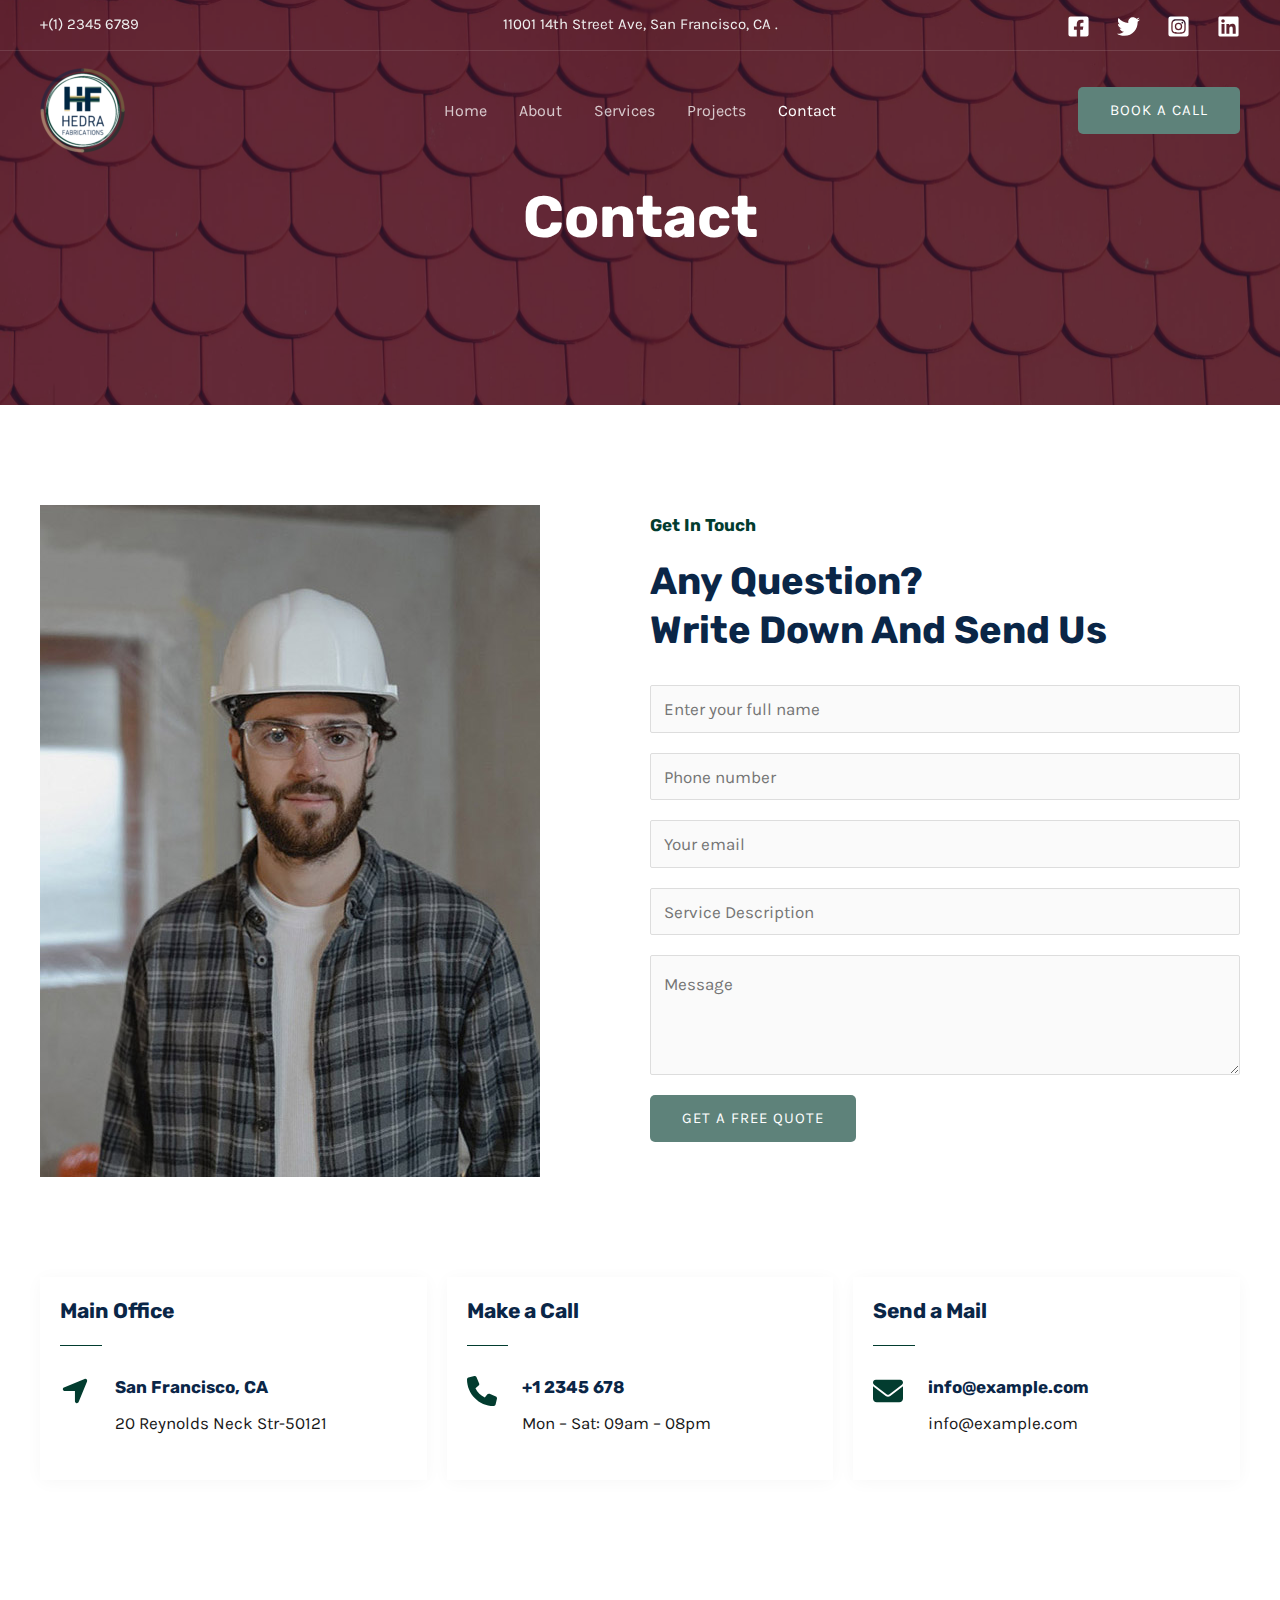
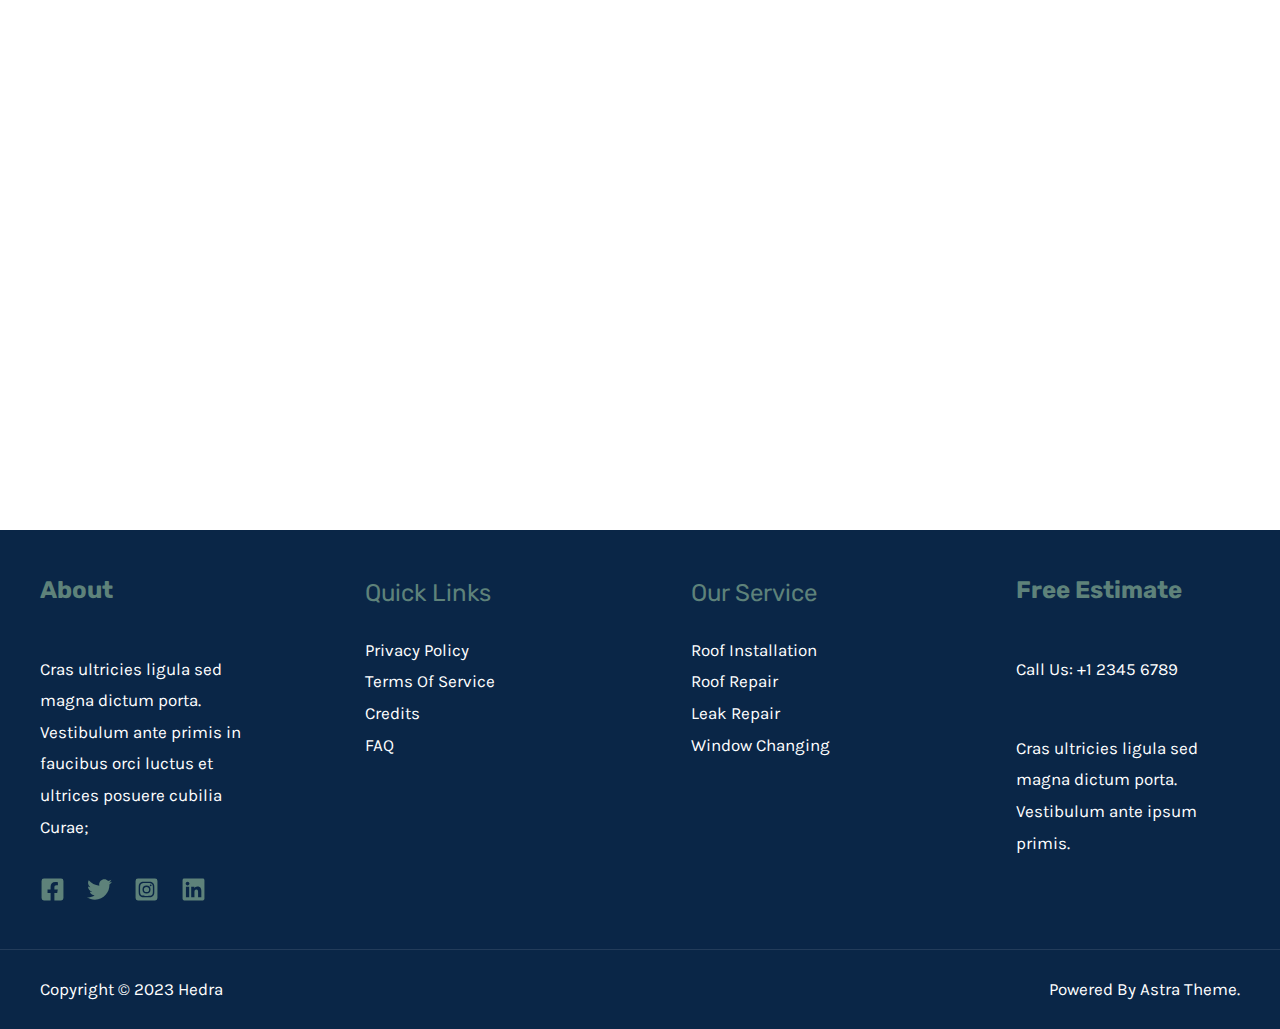
==== commit fb27c60a: "NEw theme" ====
--- a/contact/index.html
+++ b/contact/index.html
@@ -15,8 +15,8 @@
 !function(i,n){var o,s,e;function c(e){try{var t={supportTests:e,timestamp:(new Date).valueOf()};sessionStorage.setItem(o,JSON.stringify(t))}catch(e){}}function p(e,t,n){e.clearRect(0,0,e.canvas.width,e.canvas.height),e.fillText(t,0,0);var t=new Uint32Array(e.getImageData(0,0,e.canvas.width,e.canvas.height).data),r=(e.clearRect(0,0,e.canvas.width,e.canvas.height),e.fillText(n,0,0),new Uint32Array(e.getImageData(0,0,e.canvas.width,e.canvas.height).data));return t.every(function(e,t){return e===r[t]})}function u(e,t,n){switch(t){case"flag":return n(e,"🏳️‍⚧️","🏳️​⚧️")?!1:!n(e,"🇺🇳","🇺​🇳")&&!n(e,"🏴󠁧󠁢󠁥󠁮󠁧󠁿","🏴​󠁧​󠁢​󠁥​󠁮​󠁧​󠁿");case"emoji":return!n(e,"🫱🏻‍🫲🏿","🫱🏻​🫲🏿")}return!1}function f(e,t,n){var r="undefined"!=typeof WorkerGlobalScope&&self instanceof WorkerGlobalScope?new OffscreenCanvas(300,150):i.createElement("canvas"),a=r.getContext("2d",{willReadFrequently:!0}),o=(a.textBaseline="top",a.font="600 32px Arial",{});return e.forEach(function(e){o[e]=t(a,e,n)}),o}function t(e){var t=i.createElement("script");t.src=e,t.defer=!0,i.head.appendChild(t)}"undefined"!=typeof Promise&&(o="wpEmojiSettingsSupports",s=["flag","emoji"],n.supports={everything:!0,everythingExceptFlag:!0},e=new Promise(function(e){i.addEventListener("DOMContentLoaded",e,{once:!0})}),new Promise(function(t){var n=function(){try{var e=JSON.parse(sessionStorage.getItem(o));if("object"==typeof e&&"number"==typeof e.timestamp&&(new Date).valueOf()<e.timestamp+604800&&"object"==typeof e.supportTests)return e.supportTests}catch(e){}return null}();if(!n){if("undefined"!=typeof Worker&&"undefined"!=typeof OffscreenCanvas&&"undefined"!=typeof URL&&URL.createObjectURL&&"undefined"!=typeof Blob)try{var e="postMessage("+f.toString()+"("+[JSON.stringify(s),u.toString(),p.toString()].join(",")+"));",r=new Blob([e],{type:"text/javascript"}),a=new Worker(URL.createObjectURL(r),{name:"wpTestEmojiSupports"});return void(a.onmessage=function(e){c(n=e.data),a.terminate(),t(n)})}catch(e){}c(n=f(s,u,p))}t(n)}).then(function(e){for(var t in e)n.supports[t]=e[t],n.supports.everything=n.supports.everything&&n.supports[t],"flag"!==t&&(n.supports.everythingExceptFlag=n.supports.everythingExceptFlag&&n.supports[t]);n.supports.everythingExceptFlag=n.supports.everythingExceptFlag&&!n.supports.flag,n.DOMReady=!1,n.readyCallback=function(){n.DOMReady=!0}}).then(function(){return e}).then(function(){var e;n.supports.everything||(n.readyCallback(),(e=n.source||{}).concatemoji?t(e.concatemoji):e.wpemoji&&e.twemoji&&(t(e.twemoji),t(e.wpemoji)))}))}((window,document),window._wpemojiSettings);
 </script>
 <link rel="stylesheet" id="astra-theme-css-css" href="https://hedrafab.github.io/hedra/wp-content/themes/astra/assets/css/minified/main.min.css?ver=4.4.1" media="all">
-<style id="astra-theme-css-inline-css">:root{--ast-container-default-xlg-padding:6.67em;--ast-container-default-lg-padding:5.67em;--ast-container-default-slg-padding:4.34em;--ast-container-default-md-padding:3.34em;--ast-container-default-sm-padding:6.67em;--ast-container-default-xs-padding:2.4em;--ast-container-default-xxs-padding:1.4em;--ast-code-block-background:#EEEEEE;--ast-comment-inputs-background:#FAFAFA;}html{font-size:100%;}a,.page-title{color:var(--ast-global-color-1);}a:hover,a:focus{color:var(--ast-global-color-0);}body,button,input,select,textarea,.ast-button,.ast-custom-button{font-family:'Source Sans Pro',sans-serif;font-weight:400;font-size:16px;font-size:1rem;}blockquote{color:var(--ast-global-color-3);}h1,.entry-content h1,h2,.entry-content h2,h3,.entry-content h3,h4,.entry-content h4,h5,.entry-content h5,h6,.entry-content h6,.site-title,.site-title a{font-family:'Playfair Display',serif;font-weight:700;}.site-title{font-size:35px;font-size:2.1875rem;display:none;}header .custom-logo-link img{max-width:152px;}.astra-logo-svg{width:152px;}.site-header .site-description{font-size:15px;font-size:0.9375rem;display:none;}.entry-title{font-size:30px;font-size:1.875rem;}h1,.entry-content h1{font-size:120px;font-size:7.5rem;font-family:'Playfair Display',serif;line-height:1em;}h2,.entry-content h2{font-size:100px;font-size:6.25rem;font-family:'Playfair Display',serif;line-height:1em;}h3,.entry-content h3{font-size:25px;font-size:1.5625rem;font-family:'Playfair Display',serif;}h4,.entry-content h4{font-size:20px;font-size:1.25rem;font-family:'Playfair Display',serif;}h5,.entry-content h5{font-size:18px;font-size:1.125rem;font-family:'Playfair Display',serif;}h6,.entry-content h6{font-size:15px;font-size:0.9375rem;font-family:'Playfair Display',serif;}::selection{background-color:var(--ast-global-color-0);color:#ffffff;}body,h1,.entry-title a,.entry-content h1,h2,.entry-content h2,h3,.entry-content h3,h4,.entry-content h4,h5,.entry-content h5,h6,.entry-content h6{color:var(--ast-global-color-3);}.tagcloud a:hover,.tagcloud a:focus,.tagcloud a.current-item{color:#000000;border-color:var(--ast-global-color-1);background-color:var(--ast-global-color-1);}input:focus,input[type="text"]:focus,input[type="email"]:focus,input[type="url"]:focus,input[type="password"]:focus,input[type="reset"]:focus,input[type="search"]:focus,textarea:focus{border-color:var(--ast-global-color-1);}input[type="radio"]:checked,input[type=reset],input[type="checkbox"]:checked,input[type="checkbox"]:hover:checked,input[type="checkbox"]:focus:checked,input[type=range]::-webkit-slider-thumb{border-color:var(--ast-global-color-1);background-color:var(--ast-global-color-1);box-shadow:none;}.site-footer a:hover + .post-count,.site-footer a:focus + .post-count{background:var(--ast-global-color-1);border-color:var(--ast-global-color-1);}.single .nav-links .nav-previous,.single .nav-links .nav-next{color:var(--ast-global-color-1);}.entry-meta,.entry-meta *{line-height:1.45;color:var(--ast-global-color-1);}.entry-meta a:hover,.entry-meta a:hover *,.entry-meta a:focus,.entry-meta a:focus *,.page-links > .page-link,.page-links .page-link:hover,.post-navigation a:hover{color:var(--ast-global-color-0);}#cat option,.secondary .calendar_wrap thead a,.secondary .calendar_wrap thead a:visited{color:var(--ast-global-color-1);}.secondary .calendar_wrap #today,.ast-progress-val span{background:var(--ast-global-color-1);}.secondary a:hover + .post-count,.secondary a:focus + .post-count{background:var(--ast-global-color-1);border-color:var(--ast-global-color-1);}.calendar_wrap #today > a{color:#000000;}.page-links .page-link,.single .post-navigation a{color:var(--ast-global-color-1);}.ast-search-menu-icon .search-form button.search-submit{padding:0 4px;}.ast-search-menu-icon form.search-form{padding-right:0;}.ast-search-menu-icon.slide-search input.search-field{width:0;}.ast-header-search .ast-search-menu-icon.ast-dropdown-active .search-form,.ast-header-search .ast-search-menu-icon.ast-dropdown-active .search-field:focus{border-color:var(--ast-global-color-0);transition:all 0.2s;}.search-form input.search-field:focus{outline:none;}.wp-block-latest-posts > li > a{color:var(--ast-global-color-1);}.widget-title,.widget .wp-block-heading{font-size:22px;font-size:1.375rem;color:var(--ast-global-color-3);}a:focus-visible,.ast-menu-toggle:focus-visible,.site .skip-link:focus-visible,.wp-block-loginout input:focus-visible,.wp-block-search.wp-block-search__button-inside .wp-block-search__inside-wrapper,.ast-header-navigation-arrow:focus-visible,.woocommerce .wc-proceed-to-checkout > .checkout-button:focus-visible,.woocommerce .woocommerce-MyAccount-navigation ul li a:focus-visible,.ast-orders-table__row .ast-orders-table__cell:focus-visible,.woocommerce .woocommerce-order-details .order-again > .button:focus-visible,.woocommerce .woocommerce-message a.button.wc-forward:focus-visible,.woocommerce #minus_qty:focus-visible,.woocommerce #plus_qty:focus-visible,a#ast-apply-coupon:focus-visible,.woocommerce .woocommerce-info a:focus-visible,.woocommerce .astra-shop-summary-wrap a:focus-visible,.woocommerce a.wc-forward:focus-visible,#ast-apply-coupon:focus-visible,.woocommerce-js .woocommerce-mini-cart-item a.remove:focus-visible{outline-style:dotted;outline-color:inherit;outline-width:thin;border-color:transparent;}input:focus,input[type="text"]:focus,input[type="email"]:focus,input[type="url"]:focus,input[type="password"]:focus,input[type="reset"]:focus,input[type="number"]:focus,textarea:focus,.wp-block-search__input:focus,[data-section="section-header-mobile-trigger"] .ast-button-wrap .ast-mobile-menu-trigger-minimal:focus,.ast-mobile-popup-drawer.active .menu-toggle-close:focus,.woocommerce-ordering select.orderby:focus,#ast-scroll-top:focus,#coupon_code:focus,.woocommerce-page #comment:focus,.woocommerce #reviews #respond input#submit:focus,.woocommerce a.add_to_cart_button:focus,.woocommerce .button.single_add_to_cart_button:focus,.woocommerce .woocommerce-cart-form button:focus,.woocommerce .woocommerce-cart-form__cart-item .quantity .qty:focus,.woocommerce .woocommerce-billing-fields .woocommerce-billing-fields__field-wrapper .woocommerce-input-wrapper > .input-text:focus,.woocommerce #order_comments:focus,.woocommerce #place_order:focus,.woocommerce .woocommerce-address-fields .woocommerce-address-fields__field-wrapper .woocommerce-input-wrapper > .input-text:focus,.woocommerce .woocommerce-MyAccount-content form button:focus,.woocommerce .woocommerce-MyAccount-content .woocommerce-EditAccountForm .woocommerce-form-row .woocommerce-Input.input-text:focus,.woocommerce .ast-woocommerce-container .woocommerce-pagination ul.page-numbers li a:focus,body #content .woocommerce form .form-row .select2-container--default .select2-selection--single:focus,#ast-coupon-code:focus,.woocommerce.woocommerce-js .quantity input[type=number]:focus,.woocommerce-js .woocommerce-mini-cart-item .quantity input[type=number]:focus,.woocommerce p#ast-coupon-trigger:focus{border-style:dotted;border-color:inherit;border-width:thin;outline-color:transparent;}.ast-logo-title-inline .site-logo-img{padding-right:1em;}.site-logo-img img{ transition:all 0.2s linear;}.ast-single-post-featured-section + article {margin-top: 2em;}.site-content .ast-single-post-featured-section img {width: 100%;overflow: hidden;object-fit: cover;}.ast-separate-container .site-content .ast-single-post-featured-section + article {margin-top: -80px;z-index: 9;position: relative;border-radius: 4px;}@media (min-width: 922px) {.ast-no-sidebar .site-content .ast-article-image-container--wide {margin-left: -120px;margin-right: -120px;max-width: unset;width: unset;}.ast-left-sidebar .site-content .ast-article-image-container--wide,.ast-right-sidebar .site-content .ast-article-image-container--wide {margin-left: -10px;margin-right: -10px;}.site-content .ast-article-image-container--full {margin-left: calc( -50vw + 50%);margin-right: calc( -50vw + 50%);max-width: 100vw;width: 100vw;}.ast-left-sidebar .site-content .ast-article-image-container--full,.ast-right-sidebar .site-content .ast-article-image-container--full {margin-left: -10px;margin-right: -10px;max-width: inherit;width: auto;}}@media (max-width:921px){#ast-desktop-header{display:none;}}@media (min-width:922px){#ast-mobile-header{display:none;}}.wp-block-buttons.aligncenter{justify-content:center;}@media (max-width:921px){.ast-theme-transparent-header #primary,.ast-theme-transparent-header #secondary{padding:0;}}@media (max-width:921px){.ast-plain-container.ast-no-sidebar #primary{padding:0;}}.ast-plain-container.ast-no-sidebar #primary{margin-top:0;margin-bottom:0;}.wp-block-button.is-style-outline .wp-block-button__link{border-color:var(--ast-global-color-1);border-top-width:2px;border-right-width:2px;border-bottom-width:2px;border-left-width:2px;}div.wp-block-button.is-style-outline > .wp-block-button__link:not(.has-text-color),div.wp-block-button.wp-block-button__link.is-style-outline:not(.has-text-color){color:var(--ast-global-color-1);}.wp-block-button.is-style-outline .wp-block-button__link:hover,.wp-block-buttons .wp-block-button.is-style-outline .wp-block-button__link:focus,.wp-block-buttons .wp-block-button.is-style-outline > .wp-block-button__link:not(.has-text-color):hover,.wp-block-buttons .wp-block-button.wp-block-button__link.is-style-outline:not(.has-text-color):hover{color:var(--ast-global-color-5);background-color:var(--ast-global-color-0);border-color:var(--ast-global-color-0);}.post-page-numbers.current .page-link,.ast-pagination .page-numbers.current{color:#ffffff;border-color:var(--ast-global-color-0);background-color:var(--ast-global-color-0);border-radius:2px;}.wp-block-buttons .wp-block-button.is-style-outline .wp-block-button__link,.ast-outline-button{border-color:var(--ast-global-color-1);border-top-width:2px;border-right-width:2px;border-bottom-width:2px;border-left-width:2px;font-family:inherit;font-weight:inherit;line-height:1em;border-top-left-radius:0px;border-top-right-radius:0px;border-bottom-right-radius:0px;border-bottom-left-radius:0px;background-color:transparent;}.wp-block-buttons .wp-block-button.is-style-outline > .wp-block-button__link:not(.has-text-color),.wp-block-buttons .wp-block-button.wp-block-button__link.is-style-outline:not(.has-text-color),.ast-outline-button{color:var(--ast-global-color-1);}.wp-block-button.is-style-outline .wp-block-button__link:hover,.wp-block-buttons .wp-block-button.is-style-outline .wp-block-button__link:focus,.wp-block-buttons .wp-block-button.is-style-outline > .wp-block-button__link:not(.has-text-color):hover,.wp-block-buttons .wp-block-button.wp-block-button__link.is-style-outline:not(.has-text-color):hover,.ast-outline-button:hover,.ast-outline-button:focus{color:var(--ast-global-color-5);background-color:var(--ast-global-color-0);border-color:var(--ast-global-color-0);}.entry-content[ast-blocks-layout] > figure{margin-bottom:1em;}@media (max-width:921px){.ast-separate-container #primary,.ast-separate-container #secondary{padding:1.5em 0;}#primary,#secondary{padding:1.5em 0;margin:0;}.ast-left-sidebar #content > .ast-container{display:flex;flex-direction:column-reverse;width:100%;}.ast-separate-container .ast-article-post,.ast-separate-container .ast-article-single{padding:1.5em 2.14em;}.ast-author-box img.avatar{margin:20px 0 0 0;}}@media (min-width:922px){.ast-separate-container.ast-right-sidebar #primary,.ast-separate-container.ast-left-sidebar #primary{border:0;}.search-no-results.ast-separate-container #primary{margin-bottom:4em;}}.wp-block-button .wp-block-button__link{color:var(--ast-global-color-5);}.wp-block-button .wp-block-button__link:hover,.wp-block-button .wp-block-button__link:focus{color:var(--ast-global-color-5);background-color:var(--ast-global-color-0);border-color:var(--ast-global-color-0);}.elementor-widget-heading h1.elementor-heading-title{line-height:1em;}.elementor-widget-heading h2.elementor-heading-title{line-height:1em;}.wp-block-button .wp-block-button__link,.wp-block-search .wp-block-search__button,body .wp-block-file .wp-block-file__button{border-color:var(--ast-global-color-1);background-color:var(--ast-global-color-1);color:var(--ast-global-color-5);font-family:inherit;font-weight:inherit;line-height:1em;text-transform:capitalize;border-top-left-radius:0px;border-top-right-radius:0px;border-bottom-right-radius:0px;border-bottom-left-radius:0px;padding-top:20px;padding-right:30px;padding-bottom:20px;padding-left:30px;}.menu-toggle,button,.ast-button,.ast-custom-button,.button,input#submit,input[type="button"],input[type="submit"],input[type="reset"],form[CLASS*="wp-block-search__"].wp-block-search .wp-block-search__inside-wrapper .wp-block-search__button,body .wp-block-file .wp-block-file__button{border-style:solid;border-top-width:0;border-right-width:0;border-left-width:0;border-bottom-width:0;color:var(--ast-global-color-5);border-color:var(--ast-global-color-1);background-color:var(--ast-global-color-1);padding-top:20px;padding-right:30px;padding-bottom:20px;padding-left:30px;font-family:inherit;font-weight:inherit;line-height:1em;text-transform:capitalize;border-top-left-radius:0px;border-top-right-radius:0px;border-bottom-right-radius:0px;border-bottom-left-radius:0px;}button:focus,.menu-toggle:hover,button:hover,.ast-button:hover,.ast-custom-button:hover .button:hover,.ast-custom-button:hover ,input[type=reset]:hover,input[type=reset]:focus,input#submit:hover,input#submit:focus,input[type="button"]:hover,input[type="button"]:focus,input[type="submit"]:hover,input[type="submit"]:focus,form[CLASS*="wp-block-search__"].wp-block-search .wp-block-search__inside-wrapper .wp-block-search__button:hover,form[CLASS*="wp-block-search__"].wp-block-search .wp-block-search__inside-wrapper .wp-block-search__button:focus,body .wp-block-file .wp-block-file__button:hover,body .wp-block-file .wp-block-file__button:focus{color:var(--ast-global-color-5);background-color:var(--ast-global-color-0);border-color:var(--ast-global-color-0);}@media (max-width:921px){.ast-mobile-header-stack .main-header-bar .ast-search-menu-icon{display:inline-block;}.ast-header-break-point.ast-header-custom-item-outside .ast-mobile-header-stack .main-header-bar .ast-search-icon{margin:0;}.ast-comment-avatar-wrap img{max-width:2.5em;}.ast-separate-container .ast-comment-list li.depth-1{padding:1.5em 2.14em;}.ast-separate-container .comment-respond{padding:2em 2.14em;}.ast-comment-meta{padding:0 1.8888em 1.3333em;}}@media (min-width:544px){.ast-container{max-width:100%;}}@media (max-width:544px){.ast-separate-container .ast-article-post,.ast-separate-container .ast-article-single,.ast-separate-container .comments-title,.ast-separate-container .ast-archive-description{padding:1.5em 1em;}.ast-separate-container #content .ast-container{padding-left:0.54em;padding-right:0.54em;}.ast-separate-container .ast-comment-list li.depth-1{padding:1.5em 1em;margin-bottom:1.5em;}.ast-separate-container .ast-comment-list .bypostauthor{padding:.5em;}.ast-search-menu-icon.ast-dropdown-active .search-field{width:170px;}}body,.ast-separate-container{background-color:var(--ast-global-color-4);;background-image:none;;}@media (max-width:921px){.site-title{display:none;}.site-header .site-description{display:none;}.entry-title{font-size:30px;}h1,.entry-content h1{font-size:80px;}h2,.entry-content h2{font-size:60px;}h3,.entry-content h3{font-size:20px;}}@media (max-width:544px){.site-title{display:none;}.site-header .site-description{display:none;}.entry-title{font-size:30px;}h1,.entry-content h1{font-size:50px;}h2,.entry-content h2{font-size:40px;}h3,.entry-content h3{font-size:20px;}}@media (max-width:921px){html{font-size:91.2%;}}@media (max-width:544px){html{font-size:91.2%;}}@media (min-width:922px){.ast-container{max-width:1180px;}}@media (min-width:922px){.site-content .ast-container{display:flex;}}@media (max-width:921px){.site-content .ast-container{flex-direction:column;}}@media (min-width:922px){.main-header-menu .sub-menu .menu-item.ast-left-align-sub-menu:hover > .sub-menu,.main-header-menu .sub-menu .menu-item.ast-left-align-sub-menu.focus > .sub-menu{margin-left:-0px;}}.ast-theme-transparent-header [data-section="section-header-mobile-trigger"] .ast-button-wrap .ast-mobile-menu-trigger-minimal{background:transparent;}blockquote,cite {font-style: initial;}.wp-block-file {display: flex;align-items: center;flex-wrap: wrap;justify-content: space-between;}.wp-block-pullquote {border: none;}.wp-block-pullquote blockquote::before {content: "\201D";font-family: "Helvetica",sans-serif;display: flex;transform: rotate( 180deg );font-size: 6rem;font-style: normal;line-height: 1;font-weight: bold;align-items: center;justify-content: center;}.has-text-align-right > blockquote::before {justify-content: flex-start;}.has-text-align-left > blockquote::before {justify-content: flex-end;}figure.wp-block-pullquote.is-style-solid-color blockquote {max-width: 100%;text-align: inherit;}html body {--wp--custom--ast-default-block-top-padding: 3em;--wp--custom--ast-default-block-right-padding: 3em;--wp--custom--ast-default-block-bottom-padding: 3em;--wp--custom--ast-default-block-left-padding: 3em;--wp--custom--ast-container-width: 1140px;--wp--custom--ast-content-width-size: 1140px;--wp--custom--ast-wide-width-size: calc(1140px + var(--wp--custom--ast-default-block-left-padding) + var(--wp--custom--ast-default-block-right-padding));}.ast-narrow-container {--wp--custom--ast-content-width-size: 750px;--wp--custom--ast-wide-width-size: 750px;}@media(max-width: 921px) {html body {--wp--custom--ast-default-block-top-padding: 3em;--wp--custom--ast-default-block-right-padding: 2em;--wp--custom--ast-default-block-bottom-padding: 3em;--wp--custom--ast-default-block-left-padding: 2em;}}@media(max-width: 544px) {html body {--wp--custom--ast-default-block-top-padding: 3em;--wp--custom--ast-default-block-right-padding: 1.5em;--wp--custom--ast-default-block-bottom-padding: 3em;--wp--custom--ast-default-block-left-padding: 1.5em;}}.entry-content > .wp-block-group,.entry-content > .wp-block-cover,.entry-content > .wp-block-columns {padding-top: var(--wp--custom--ast-default-block-top-padding);padding-right: var(--wp--custom--ast-default-block-right-padding);padding-bottom: var(--wp--custom--ast-default-block-bottom-padding);padding-left: var(--wp--custom--ast-default-block-left-padding);}.ast-plain-container.ast-no-sidebar .entry-content > .alignfull,.ast-page-builder-template .ast-no-sidebar .entry-content > .alignfull {margin-left: calc( -50vw + 50%);margin-right: calc( -50vw + 50%);max-width: 100vw;width: 100vw;}.ast-plain-container.ast-no-sidebar .entry-content .alignfull .alignfull,.ast-page-builder-template.ast-no-sidebar .entry-content .alignfull .alignfull,.ast-plain-container.ast-no-sidebar .entry-content .alignfull .alignwide,.ast-page-builder-template.ast-no-sidebar .entry-content .alignfull .alignwide,.ast-plain-container.ast-no-sidebar .entry-content .alignwide .alignfull,.ast-page-builder-template.ast-no-sidebar .entry-content .alignwide .alignfull,.ast-plain-container.ast-no-sidebar .entry-content .alignwide .alignwide,.ast-page-builder-template.ast-no-sidebar .entry-content .alignwide .alignwide,.ast-plain-container.ast-no-sidebar .entry-content .wp-block-column .alignfull,.ast-page-builder-template.ast-no-sidebar .entry-content .wp-block-column .alignfull,.ast-plain-container.ast-no-sidebar .entry-content .wp-block-column .alignwide,.ast-page-builder-template.ast-no-sidebar .entry-content .wp-block-column .alignwide {margin-left: auto;margin-right: auto;width: 100%;}[ast-blocks-layout] .wp-block-separator:not(.is-style-dots) {height: 0;}[ast-blocks-layout] .wp-block-separator {margin: 20px auto;}[ast-blocks-layout] .wp-block-separator:not(.is-style-wide):not(.is-style-dots) {max-width: 100px;}[ast-blocks-layout] .wp-block-separator.has-background {padding: 0;}.entry-content[ast-blocks-layout] > * {max-width: var(--wp--custom--ast-content-width-size);margin-left: auto;margin-right: auto;}.entry-content[ast-blocks-layout] > .alignwide {max-width: var(--wp--custom--ast-wide-width-size);}.entry-content[ast-blocks-layout] .alignfull {max-width: none;}.entry-content .wp-block-columns {margin-bottom: 0;}blockquote {margin: 1.5em;border: none;}.wp-block-quote:not(.has-text-align-right):not(.has-text-align-center) {border-left: 5px solid rgba(0,0,0,0.05);}.has-text-align-right > blockquote,blockquote.has-text-align-right {border-right: 5px solid rgba(0,0,0,0.05);}.has-text-align-left > blockquote,blockquote.has-text-align-left {border-left: 5px solid rgba(0,0,0,0.05);}.wp-block-site-tagline,.wp-block-latest-posts .read-more {margin-top: 15px;}.wp-block-loginout p label {display: block;}.wp-block-loginout p:not(.login-remember):not(.login-submit) input {width: 100%;}.wp-block-loginout input:focus {border-color: transparent;}.wp-block-loginout input:focus {outline: thin dotted;}.entry-content .wp-block-media-text .wp-block-media-text__content {padding: 0 0 0 8%;}.entry-content .wp-block-media-text.has-media-on-the-right .wp-block-media-text__content {padding: 0 8% 0 0;}.entry-content .wp-block-media-text.has-background .wp-block-media-text__content {padding: 8%;}.entry-content .wp-block-cover:not([class*="background-color"]) .wp-block-cover__inner-container,.entry-content .wp-block-cover:not([class*="background-color"]) .wp-block-cover-image-text,.entry-content .wp-block-cover:not([class*="background-color"]) .wp-block-cover-text,.entry-content .wp-block-cover-image:not([class*="background-color"]) .wp-block-cover__inner-container,.entry-content .wp-block-cover-image:not([class*="background-color"]) .wp-block-cover-image-text,.entry-content .wp-block-cover-image:not([class*="background-color"]) .wp-block-cover-text {color: var(--ast-global-color-5);}.wp-block-loginout .login-remember input {width: 1.1rem;height: 1.1rem;margin: 0 5px 4px 0;vertical-align: middle;}.wp-block-latest-posts > li > *:first-child,.wp-block-latest-posts:not(.is-grid) > li:first-child {margin-top: 0;}.wp-block-search__inside-wrapper .wp-block-search__input {padding: 0 10px;color: var(--ast-global-color-3);background: var(--ast-global-color-5);border-color: var(--ast-border-color);}.wp-block-latest-posts .read-more {margin-bottom: 1.5em;}.wp-block-search__no-button .wp-block-search__inside-wrapper .wp-block-search__input {padding-top: 5px;padding-bottom: 5px;}.wp-block-latest-posts .wp-block-latest-posts__post-date,.wp-block-latest-posts .wp-block-latest-posts__post-author {font-size: 1rem;}.wp-block-latest-posts > li > *,.wp-block-latest-posts:not(.is-grid) > li {margin-top: 12px;margin-bottom: 12px;}.ast-page-builder-template .entry-content[ast-blocks-layout] > *,.ast-page-builder-template .entry-content[ast-blocks-layout] > .alignfull > * {max-width: none;}.ast-page-builder-template .entry-content[ast-blocks-layout] > .alignwide > * {max-width: var(--wp--custom--ast-wide-width-size);}.ast-page-builder-template .entry-content[ast-blocks-layout] > .inherit-container-width > *,.ast-page-builder-template .entry-content[ast-blocks-layout] > * > *,.entry-content[ast-blocks-layout] > .wp-block-cover .wp-block-cover__inner-container {max-width: var(--wp--custom--ast-content-width-size);margin-left: auto;margin-right: auto;}.entry-content[ast-blocks-layout] .wp-block-cover:not(.alignleft):not(.alignright) {width: auto;}@media(max-width: 1200px) {.ast-separate-container .entry-content > .alignfull,.ast-separate-container .entry-content[ast-blocks-layout] > .alignwide,.ast-plain-container .entry-content[ast-blocks-layout] > .alignwide,.ast-plain-container .entry-content .alignfull {margin-left: calc(-1 * min(var(--ast-container-default-xlg-padding),20px)) ;margin-right: calc(-1 * min(var(--ast-container-default-xlg-padding),20px));}}@media(min-width: 1201px) {.ast-separate-container .entry-content > .alignfull {margin-left: calc(-1 * var(--ast-container-default-xlg-padding) );margin-right: calc(-1 * var(--ast-container-default-xlg-padding) );}.ast-separate-container .entry-content[ast-blocks-layout] > .alignwide,.ast-plain-container .entry-content[ast-blocks-layout] > .alignwide {margin-left: calc(-1 * var(--wp--custom--ast-default-block-left-padding) );margin-right: calc(-1 * var(--wp--custom--ast-default-block-right-padding) );}}@media(min-width: 921px) {.ast-separate-container .entry-content .wp-block-group.alignwide:not(.inherit-container-width) > :where(:not(.alignleft):not(.alignright)),.ast-plain-container .entry-content .wp-block-group.alignwide:not(.inherit-container-width) > :where(:not(.alignleft):not(.alignright)) {max-width: calc( var(--wp--custom--ast-content-width-size) + 80px );}.ast-plain-container.ast-right-sidebar .entry-content[ast-blocks-layout] .alignfull,.ast-plain-container.ast-left-sidebar .entry-content[ast-blocks-layout] .alignfull {margin-left: -60px;margin-right: -60px;}}@media(min-width: 544px) {.entry-content > .alignleft {margin-right: 20px;}.entry-content > .alignright {margin-left: 20px;}}@media (max-width:544px){.wp-block-columns .wp-block-column:not(:last-child){margin-bottom:20px;}.wp-block-latest-posts{margin:0;}}@media( max-width: 600px ) {.entry-content .wp-block-media-text .wp-block-media-text__content,.entry-content .wp-block-media-text.has-media-on-the-right .wp-block-media-text__content {padding: 8% 0 0;}.entry-content .wp-block-media-text.has-background .wp-block-media-text__content {padding: 8%;}}.ast-page-builder-template .entry-header {padding-left: 0;}.ast-narrow-container .site-content .wp-block-uagb-image--align-full .wp-block-uagb-image__figure {max-width: 100%;margin-left: auto;margin-right: auto;}:root .has-ast-global-color-0-color{color:var(--ast-global-color-0);}:root .has-ast-global-color-0-background-color{background-color:var(--ast-global-color-0);}:root .wp-block-button .has-ast-global-color-0-color{color:var(--ast-global-color-0);}:root .wp-block-button .has-ast-global-color-0-background-color{background-color:var(--ast-global-color-0);}:root .has-ast-global-color-1-color{color:var(--ast-global-color-1);}:root .has-ast-global-color-1-background-color{background-color:var(--ast-global-color-1);}:root .wp-block-button .has-ast-global-color-1-color{color:var(--ast-global-color-1);}:root .wp-block-button .has-ast-global-color-1-background-color{background-color:var(--ast-global-color-1);}:root .has-ast-global-color-2-color{color:var(--ast-global-color-2);}:root .has-ast-global-color-2-background-color{background-color:var(--ast-global-color-2);}:root .wp-block-button .has-ast-global-color-2-color{color:var(--ast-global-color-2);}:root .wp-block-button .has-ast-global-color-2-background-color{background-color:var(--ast-global-color-2);}:root .has-ast-global-color-3-color{color:var(--ast-global-color-3);}:root .has-ast-global-color-3-background-color{background-color:var(--ast-global-color-3);}:root .wp-block-button .has-ast-global-color-3-color{color:var(--ast-global-color-3);}:root .wp-block-button .has-ast-global-color-3-background-color{background-color:var(--ast-global-color-3);}:root .has-ast-global-color-4-color{color:var(--ast-global-color-4);}:root .has-ast-global-color-4-background-color{background-color:var(--ast-global-color-4);}:root .wp-block-button .has-ast-global-color-4-color{color:var(--ast-global-color-4);}:root .wp-block-button .has-ast-global-color-4-background-color{background-color:var(--ast-global-color-4);}:root .has-ast-global-color-5-color{color:var(--ast-global-color-5);}:root .has-ast-global-color-5-background-color{background-color:var(--ast-global-color-5);}:root .wp-block-button .has-ast-global-color-5-color{color:var(--ast-global-color-5);}:root .wp-block-button .has-ast-global-color-5-background-color{background-color:var(--ast-global-color-5);}:root .has-ast-global-color-6-color{color:var(--ast-global-color-6);}:root .has-ast-global-color-6-background-color{background-color:var(--ast-global-color-6);}:root .wp-block-button .has-ast-global-color-6-color{color:var(--ast-global-color-6);}:root .wp-block-button .has-ast-global-color-6-background-color{background-color:var(--ast-global-color-6);}:root .has-ast-global-color-7-color{color:var(--ast-global-color-7);}:root .has-ast-global-color-7-background-color{background-color:var(--ast-global-color-7);}:root .wp-block-button .has-ast-global-color-7-color{color:var(--ast-global-color-7);}:root .wp-block-button .has-ast-global-color-7-background-color{background-color:var(--ast-global-color-7);}:root .has-ast-global-color-8-color{color:var(--ast-global-color-8);}:root .has-ast-global-color-8-background-color{background-color:var(--ast-global-color-8);}:root .wp-block-button .has-ast-global-color-8-color{color:var(--ast-global-color-8);}:root .wp-block-button .has-ast-global-color-8-background-color{background-color:var(--ast-global-color-8);}:root{--ast-global-color-0:#298a81;--ast-global-color-1:#c2884f;--ast-global-color-2:#2e2e2e;--ast-global-color-3:#4B4F58;--ast-global-color-4:#fcf6ef;--ast-global-color-5:#FFFFFF;--ast-global-color-6:#F2F5F7;--ast-global-color-7:#424242;--ast-global-color-8:#000000;}:root {--ast-border-color : #dddddd;}.ast-single-entry-banner {-js-display: flex;display: flex;flex-direction: column;justify-content: center;text-align: center;position: relative;background: #eeeeee;}.ast-single-entry-banner[data-banner-layout="layout-1"] {max-width: 1140px;background: inherit;padding: 20px 0;}.ast-single-entry-banner[data-banner-width-type="custom"] {margin: 0 auto;width: 100%;}.ast-single-entry-banner + .site-content .entry-header {margin-bottom: 0;}header.entry-header .entry-title{font-size:30px;font-size:1.875rem;}header.entry-header > *:not(:last-child){margin-bottom:10px;}.ast-archive-entry-banner {-js-display: flex;display: flex;flex-direction: column;justify-content: center;text-align: center;position: relative;background: #eeeeee;}.ast-archive-entry-banner[data-banner-width-type="custom"] {margin: 0 auto;width: 100%;}.ast-archive-entry-banner[data-banner-layout="layout-1"] {background: inherit;padding: 20px 0;text-align: left;}body.archive .ast-archive-description{max-width:1140px;width:100%;text-align:left;padding-top:3em;padding-right:3em;padding-bottom:3em;padding-left:3em;}body.archive .ast-archive-description .ast-archive-title,body.archive .ast-archive-description .ast-archive-title *{font-size:40px;font-size:2.5rem;}body.archive .ast-archive-description > *:not(:last-child){margin-bottom:10px;}@media (max-width:921px){body.archive .ast-archive-description{text-align:left;}}@media (max-width:544px){body.archive .ast-archive-description{text-align:left;}}.ast-theme-transparent-header #masthead .site-logo-img .transparent-custom-logo .astra-logo-svg{width:152px;}.ast-theme-transparent-header #masthead .site-logo-img .transparent-custom-logo img{ max-width:152px;}@media (max-width:921px){.ast-theme-transparent-header #masthead .site-logo-img .transparent-custom-logo .astra-logo-svg{width:120px;}.ast-theme-transparent-header #masthead .site-logo-img .transparent-custom-logo img{ max-width:120px;}}@media (max-width:543px){.ast-theme-transparent-header #masthead .site-logo-img .transparent-custom-logo .astra-logo-svg{width:100px;}.ast-theme-transparent-header #masthead .site-logo-img .transparent-custom-logo img{ max-width:100px;}}@media (min-width:921px){.ast-theme-transparent-header #masthead{position:absolute;left:0;right:0;}.ast-theme-transparent-header .main-header-bar,.ast-theme-transparent-header.ast-header-break-point .main-header-bar{background:none;}body.elementor-editor-active.ast-theme-transparent-header #masthead,.fl-builder-edit .ast-theme-transparent-header #masthead,body.vc_editor.ast-theme-transparent-header #masthead,body.brz-ed.ast-theme-transparent-header #masthead{z-index:0;}.ast-header-break-point.ast-replace-site-logo-transparent.ast-theme-transparent-header .custom-mobile-logo-link{display:none;}.ast-header-break-point.ast-replace-site-logo-transparent.ast-theme-transparent-header .transparent-custom-logo{display:inline-block;}.ast-theme-transparent-header .ast-above-header,.ast-theme-transparent-header .ast-above-header.ast-above-header-bar{background-image:none;background-color:transparent;}.ast-theme-transparent-header .ast-below-header{background-image:none;background-color:transparent;}}.ast-theme-transparent-header .ast-builder-menu .main-header-menu,.ast-theme-transparent-header .ast-builder-menu .main-header-menu .menu-link,.ast-theme-transparent-header [CLASS*="ast-builder-menu-"] .main-header-menu .menu-item > .menu-link,.ast-theme-transparent-header .ast-masthead-custom-menu-items,.ast-theme-transparent-header .ast-masthead-custom-menu-items a,.ast-theme-transparent-header .ast-builder-menu .main-header-menu .menu-item > .ast-menu-toggle,.ast-theme-transparent-header .ast-builder-menu .main-header-menu .menu-item > .ast-menu-toggle,.ast-theme-transparent-header .ast-above-header-navigation a,.ast-header-break-point.ast-theme-transparent-header .ast-above-header-navigation a,.ast-header-break-point.ast-theme-transparent-header .ast-above-header-navigation > ul.ast-above-header-menu > .menu-item-has-children:not(.current-menu-item) > .ast-menu-toggle,.ast-theme-transparent-header .ast-below-header-menu,.ast-theme-transparent-header .ast-below-header-menu a,.ast-header-break-point.ast-theme-transparent-header .ast-below-header-menu a,.ast-header-break-point.ast-theme-transparent-header .ast-below-header-menu,.ast-theme-transparent-header .main-header-menu .menu-link{color:var(--ast-global-color-5);}.ast-theme-transparent-header .ast-builder-menu .main-header-menu .menu-item:hover > .menu-link,.ast-theme-transparent-header .ast-builder-menu .main-header-menu .menu-item:hover > .ast-menu-toggle,.ast-theme-transparent-header .ast-builder-menu .main-header-menu .ast-masthead-custom-menu-items a:hover,.ast-theme-transparent-header .ast-builder-menu .main-header-menu .focus > .menu-link,.ast-theme-transparent-header .ast-builder-menu .main-header-menu .focus > .ast-menu-toggle,.ast-theme-transparent-header .ast-builder-menu .main-header-menu .current-menu-item > .menu-link,.ast-theme-transparent-header .ast-builder-menu .main-header-menu .current-menu-ancestor > .menu-link,.ast-theme-transparent-header .ast-builder-menu .main-header-menu .current-menu-item > .ast-menu-toggle,.ast-theme-transparent-header .ast-builder-menu .main-header-menu .current-menu-ancestor > .ast-menu-toggle,.ast-theme-transparent-header [CLASS*="ast-builder-menu-"] .main-header-menu .current-menu-item > .menu-link,.ast-theme-transparent-header [CLASS*="ast-builder-menu-"] .main-header-menu .current-menu-ancestor > .menu-link,.ast-theme-transparent-header [CLASS*="ast-builder-menu-"] .main-header-menu .current-menu-item > .ast-menu-toggle,.ast-theme-transparent-header [CLASS*="ast-builder-menu-"] .main-header-menu .current-menu-ancestor > .ast-menu-toggle,.ast-theme-transparent-header .main-header-menu .menu-item:hover > .menu-link,.ast-theme-transparent-header .main-header-menu .current-menu-item > .menu-link,.ast-theme-transparent-header .main-header-menu .current-menu-ancestor > .menu-link{color:var(--ast-global-color-4);}.ast-theme-transparent-header .ast-builder-menu .main-header-menu .menu-item .sub-menu .menu-link,.ast-theme-transparent-header .main-header-menu .menu-item .sub-menu .menu-link{background-color:transparent;}@media (max-width:921px){.ast-theme-transparent-header #masthead{position:absolute;left:0;right:0;}.ast-theme-transparent-header .main-header-bar,.ast-theme-transparent-header.ast-header-break-point .main-header-bar{background:none;}body.elementor-editor-active.ast-theme-transparent-header #masthead,.fl-builder-edit .ast-theme-transparent-header #masthead,body.vc_editor.ast-theme-transparent-header #masthead,body.brz-ed.ast-theme-transparent-header #masthead{z-index:0;}.ast-header-break-point.ast-replace-site-logo-transparent.ast-theme-transparent-header .custom-mobile-logo-link{display:none;}.ast-header-break-point.ast-replace-site-logo-transparent.ast-theme-transparent-header .transparent-custom-logo{display:inline-block;}.ast-theme-transparent-header .ast-above-header,.ast-theme-transparent-header .ast-above-header.ast-above-header-bar{background-image:none;background-color:transparent;}.ast-theme-transparent-header .ast-below-header{background-image:none;background-color:transparent;}}@media (max-width:921px){.ast-theme-transparent-header.ast-header-break-point .ast-builder-menu .main-header-menu,.ast-theme-transparent-header.ast-header-break-point .ast-builder-menu.main-header-menu .sub-menu,.ast-theme-transparent-header.ast-header-break-point .ast-builder-menu.main-header-menu,.ast-theme-transparent-header.ast-header-break-point .ast-builder-menu .main-header-bar-wrap .main-header-menu,.ast-flyout-menu-enable.ast-header-break-point.ast-theme-transparent-header .main-header-bar-navigation .site-navigation,.ast-fullscreen-menu-enable.ast-header-break-point.ast-theme-transparent-header .main-header-bar-navigation .site-navigation,.ast-flyout-above-menu-enable.ast-header-break-point.ast-theme-transparent-header .ast-above-header-navigation-wrap .ast-above-header-navigation,.ast-flyout-below-menu-enable.ast-header-break-point.ast-theme-transparent-header .ast-below-header-navigation-wrap .ast-below-header-actual-nav,.ast-fullscreen-above-menu-enable.ast-header-break-point.ast-theme-transparent-header .ast-above-header-navigation-wrap,.ast-fullscreen-below-menu-enable.ast-header-break-point.ast-theme-transparent-header .ast-below-header-navigation-wrap,.ast-theme-transparent-header .main-header-menu .menu-link{background-color:var(--ast-global-color-5);}.ast-theme-transparent-header .ast-builder-menu .main-header-menu,.ast-theme-transparent-header .ast-builder-menu .main-header-menu .menu-link,.ast-theme-transparent-header [CLASS*="ast-builder-menu-"] .main-header-menu .menu-item > .menu-link,.ast-theme-transparent-header .ast-masthead-custom-menu-items,.ast-theme-transparent-header .ast-masthead-custom-menu-items a,.ast-theme-transparent-header .ast-builder-menu .main-header-menu .menu-item > .ast-menu-toggle,.ast-theme-transparent-header .ast-builder-menu .main-header-menu .menu-item > .ast-menu-toggle,.ast-theme-transparent-header .main-header-menu .menu-link{color:var(--ast-global-color-3);}.ast-theme-transparent-header .ast-builder-menu .main-header-menu .menu-item:hover > .menu-link,.ast-theme-transparent-header .ast-builder-menu .main-header-menu .menu-item:hover > .ast-menu-toggle,.ast-theme-transparent-header .ast-builder-menu .main-header-menu .ast-masthead-custom-menu-items a:hover,.ast-theme-transparent-header .ast-builder-menu .main-header-menu .focus > .menu-link,.ast-theme-transparent-header .ast-builder-menu .main-header-menu .focus > .ast-menu-toggle,.ast-theme-transparent-header .ast-builder-menu .main-header-menu .current-menu-item > .menu-link,.ast-theme-transparent-header .ast-builder-menu .main-header-menu .current-menu-ancestor > .menu-link,.ast-theme-transparent-header .ast-builder-menu .main-header-menu .current-menu-item > .ast-menu-toggle,.ast-theme-transparent-header .ast-builder-menu .main-header-menu .current-menu-ancestor > .ast-menu-toggle,.ast-theme-transparent-header [CLASS*="ast-builder-menu-"] .main-header-menu .current-menu-item > .menu-link,.ast-theme-transparent-header [CLASS*="ast-builder-menu-"] .main-header-menu .current-menu-ancestor > .menu-link,.ast-theme-transparent-header [CLASS*="ast-builder-menu-"] .main-header-menu .current-menu-item > .ast-menu-toggle,.ast-theme-transparent-header [CLASS*="ast-builder-menu-"] .main-header-menu .current-menu-ancestor > .ast-menu-toggle,.ast-theme-transparent-header .main-header-menu .menu-item:hover > .menu-link,.ast-theme-transparent-header .main-header-menu .current-menu-item > .menu-link,.ast-theme-transparent-header .main-header-menu .current-menu-ancestor > .menu-link{color:var(--ast-global-color-1);}}.ast-theme-transparent-header #ast-desktop-header > [CLASS*="-header-wrap"]:nth-last-child(2) > [CLASS*="-header-bar"],.ast-theme-transparent-header.ast-header-break-point #ast-mobile-header > [CLASS*="-header-wrap"]:nth-last-child(2) > [CLASS*="-header-bar"]{border-bottom-style:none;}.ast-breadcrumbs .trail-browse,.ast-breadcrumbs .trail-items,.ast-breadcrumbs .trail-items li{display:inline-block;margin:0;padding:0;border:none;background:inherit;text-indent:0;text-decoration:none;}.ast-breadcrumbs .trail-browse{font-size:inherit;font-style:inherit;font-weight:inherit;color:inherit;}.ast-breadcrumbs .trail-items{list-style:none;}.trail-items li::after{padding:0 0.3em;content:"\00bb";}.trail-items li:last-of-type::after{display:none;}h1,.entry-content h1,h2,.entry-content h2,h3,.entry-content h3,h4,.entry-content h4,h5,.entry-content h5,h6,.entry-content h6{color:var(--ast-global-color-1);}@media (max-width:921px){.ast-builder-grid-row-container.ast-builder-grid-row-tablet-3-firstrow .ast-builder-grid-row > *:first-child,.ast-builder-grid-row-container.ast-builder-grid-row-tablet-3-lastrow .ast-builder-grid-row > *:last-child{grid-column:1 / -1;}}@media (max-width:544px){.ast-builder-grid-row-container.ast-builder-grid-row-mobile-3-firstrow .ast-builder-grid-row > *:first-child,.ast-builder-grid-row-container.ast-builder-grid-row-mobile-3-lastrow .ast-builder-grid-row > *:last-child{grid-column:1 / -1;}}.ast-builder-layout-element[data-section="title_tagline"]{display:flex;}@media (max-width:921px){.ast-header-break-point .ast-builder-layout-element[data-section="title_tagline"]{display:flex;}}@media (max-width:544px){.ast-header-break-point .ast-builder-layout-element[data-section="title_tagline"]{display:flex;}}[data-section*="section-hb-button-"] .menu-link{display:none;}.ast-header-button-1 .ast-custom-button{color:var(--ast-global-color-5);background:rgba(0,0,0,0);border-color:var(--ast-global-color-5);border-top-width:1px;border-bottom-width:1px;border-left-width:1px;border-right-width:1px;}.ast-header-button-1 .ast-custom-button:hover{color:var(--ast-global-color-2);background:var(--ast-global-color-5);border-color:var(--ast-global-color-5);}.ast-header-button-1[data-section="section-hb-button-1"]{display:flex;}@media (max-width:921px){.ast-header-break-point .ast-header-button-1[data-section="section-hb-button-1"]{display:flex;}}@media (max-width:544px){.ast-header-break-point .ast-header-button-1[data-section="section-hb-button-1"]{display:flex;}}.ast-builder-menu-1{font-family:inherit;font-weight:500;}.ast-builder-menu-1 .menu-item > .menu-link{font-size:20px;font-size:1.25rem;}.ast-builder-menu-1 .sub-menu,.ast-builder-menu-1 .inline-on-mobile .sub-menu{border-top-width:2px;border-bottom-width:0px;border-right-width:0px;border-left-width:0px;border-color:var(--ast-global-color-0);border-style:solid;}.ast-builder-menu-1 .main-header-menu > .menu-item > .sub-menu,.ast-builder-menu-1 .main-header-menu > .menu-item > .astra-full-megamenu-wrapper{margin-top:0px;}.ast-desktop .ast-builder-menu-1 .main-header-menu > .menu-item > .sub-menu:before,.ast-desktop .ast-builder-menu-1 .main-header-menu > .menu-item > .astra-full-megamenu-wrapper:before{height:calc( 0px + 5px );}.ast-desktop .ast-builder-menu-1 .menu-item .sub-menu .menu-link{border-style:none;}@media (max-width:921px){.ast-header-break-point .ast-builder-menu-1 .menu-item.menu-item-has-children > .ast-menu-toggle{top:0;}.ast-builder-menu-1 .inline-on-mobile .menu-item.menu-item-has-children > .ast-menu-toggle{right:-15px;}.ast-builder-menu-1 .menu-item-has-children > .menu-link:after{content:unset;}.ast-builder-menu-1 .main-header-menu > .menu-item > .sub-menu,.ast-builder-menu-1 .main-header-menu > .menu-item > .astra-full-megamenu-wrapper{margin-top:0;}}@media (max-width:544px){.ast-header-break-point .ast-builder-menu-1 .menu-item.menu-item-has-children > .ast-menu-toggle{top:0;}.ast-builder-menu-1 .main-header-menu > .menu-item > .sub-menu,.ast-builder-menu-1 .main-header-menu > .menu-item > .astra-full-megamenu-wrapper{margin-top:0;}}.ast-builder-menu-1{display:flex;}@media (max-width:921px){.ast-header-break-point .ast-builder-menu-1{display:flex;}}@media (max-width:544px){.ast-header-break-point .ast-builder-menu-1{display:flex;}}.site-below-footer-wrap{padding-top:20px;padding-bottom:20px;}.site-below-footer-wrap[data-section="section-below-footer-builder"]{background-color:var(--ast-global-color-5);;background-image:none;;min-height:80px;border-style:solid;border-width:0px;border-top-width:1px;border-top-color:rgba(0,0,0,0.15);}.site-below-footer-wrap[data-section="section-below-footer-builder"] .ast-builder-grid-row{max-width:1140px;margin-left:auto;margin-right:auto;}.site-below-footer-wrap[data-section="section-below-footer-builder"] .ast-builder-grid-row,.site-below-footer-wrap[data-section="section-below-footer-builder"] .site-footer-section{align-items:flex-start;}.site-below-footer-wrap[data-section="section-below-footer-builder"].ast-footer-row-inline .site-footer-section{display:flex;margin-bottom:0;}.ast-builder-grid-row-full .ast-builder-grid-row{grid-template-columns:1fr;}@media (max-width:921px){.site-below-footer-wrap[data-section="section-below-footer-builder"].ast-footer-row-tablet-inline .site-footer-section{display:flex;margin-bottom:0;}.site-below-footer-wrap[data-section="section-below-footer-builder"].ast-footer-row-tablet-stack .site-footer-section{display:block;margin-bottom:10px;}.ast-builder-grid-row-container.ast-builder-grid-row-tablet-full .ast-builder-grid-row{grid-template-columns:1fr;}}@media (max-width:544px){.site-below-footer-wrap[data-section="section-below-footer-builder"].ast-footer-row-mobile-inline .site-footer-section{display:flex;margin-bottom:0;}.site-below-footer-wrap[data-section="section-below-footer-builder"].ast-footer-row-mobile-stack .site-footer-section{display:block;margin-bottom:10px;}.ast-builder-grid-row-container.ast-builder-grid-row-mobile-full .ast-builder-grid-row{grid-template-columns:1fr;}}@media (max-width:921px){.site-below-footer-wrap[data-section="section-below-footer-builder"]{padding-left:20px;padding-right:20px;margin-top:0px;margin-bottom:0px;margin-left:0px;margin-right:0px;}}@media (max-width:544px){.site-below-footer-wrap[data-section="section-below-footer-builder"]{margin-top:0px;margin-bottom:0px;margin-left:0px;margin-right:0px;}}.site-below-footer-wrap[data-section="section-below-footer-builder"]{display:grid;}@media (max-width:921px){.ast-header-break-point .site-below-footer-wrap[data-section="section-below-footer-builder"]{display:grid;}}@media (max-width:544px){.ast-header-break-point .site-below-footer-wrap[data-section="section-below-footer-builder"]{display:grid;}}.ast-footer-copyright{text-align:left;}.ast-footer-copyright {color:var(--ast-global-color-2);}@media (max-width:921px){.ast-footer-copyright{text-align:left;}}@media (max-width:544px){.ast-footer-copyright{text-align:center;}}.ast-footer-copyright.ast-builder-layout-element{display:flex;}@media (max-width:921px){.ast-header-break-point .ast-footer-copyright.ast-builder-layout-element{display:flex;}}@media (max-width:544px){.ast-header-break-point .ast-footer-copyright.ast-builder-layout-element{display:flex;}}.ast-social-stack-desktop .ast-builder-social-element,.ast-social-stack-tablet .ast-builder-social-element,.ast-social-stack-mobile .ast-builder-social-element {margin-top: 6px;margin-bottom: 6px;}.social-show-label-true .ast-builder-social-element {width: auto;padding: 0 0.4em;}[data-section^="section-fb-social-icons-"] .footer-social-inner-wrap {text-align: center;}.ast-footer-social-wrap {width: 100%;}.ast-footer-social-wrap .ast-builder-social-element:first-child {margin-left: 0;}.ast-footer-social-wrap .ast-builder-social-element:last-child {margin-right: 0;}.ast-header-social-wrap .ast-builder-social-element:first-child {margin-left: 0;}.ast-header-social-wrap .ast-builder-social-element:last-child {margin-right: 0;}.ast-builder-social-element {line-height: 1;color: #3a3a3a;background: transparent;vertical-align: middle;transition: all 0.01s;margin-left: 6px;margin-right: 6px;justify-content: center;align-items: center;}.ast-builder-social-element {line-height: 1;color: #3a3a3a;background: transparent;vertical-align: middle;transition: all 0.01s;margin-left: 6px;margin-right: 6px;justify-content: center;align-items: center;}.ast-builder-social-element .social-item-label {padding-left: 6px;}.ast-footer-social-1-wrap .ast-builder-social-element svg{width:18px;height:18px;}.ast-footer-social-1-wrap .ast-social-color-type-custom svg{fill:var(--ast-global-color-0);}.ast-footer-social-1-wrap .ast-social-color-type-custom .ast-builder-social-element:hover{color:var(--ast-global-color-1);}.ast-footer-social-1-wrap .ast-social-color-type-custom .ast-builder-social-element:hover svg{fill:var(--ast-global-color-1);}.ast-footer-social-1-wrap .ast-social-color-type-custom .social-item-label{color:var(--ast-global-color-0);}.ast-footer-social-1-wrap .ast-builder-social-element:hover .social-item-label{color:var(--ast-global-color-1);}[data-section="section-fb-social-icons-1"] .footer-social-inner-wrap{text-align:left;}@media (max-width:921px){[data-section="section-fb-social-icons-1"] .footer-social-inner-wrap{text-align:left;}}@media (max-width:544px){[data-section="section-fb-social-icons-1"] .footer-social-inner-wrap{text-align:center;}}.ast-builder-layout-element[data-section="section-fb-social-icons-1"]{display:flex;}@media (max-width:921px){.ast-header-break-point .ast-builder-layout-element[data-section="section-fb-social-icons-1"]{display:flex;}}@media (max-width:544px){.ast-header-break-point .ast-builder-layout-element[data-section="section-fb-social-icons-1"]{display:flex;}}.site-footer{background-repeat:no-repeat;background-position:center center;background-size:cover;background-attachment:scroll;}@media (max-width:921px){.ast-hfb-header .site-footer{padding-top:0px;padding-bottom:0px;padding-left:7px;padding-right:7px;}}@media (max-width:544px){.ast-hfb-header .site-footer{padding-left:20px;padding-right:20px;}}.site-primary-footer-wrap{padding-top:45px;padding-bottom:45px;}.site-primary-footer-wrap[data-section="section-primary-footer-builder"]{background-color:var(--ast-global-color-5);;background-image:none;;}.site-primary-footer-wrap[data-section="section-primary-footer-builder"] .ast-builder-grid-row{grid-column-gap:10px;max-width:1140px;margin-left:auto;margin-right:auto;}.site-primary-footer-wrap[data-section="section-primary-footer-builder"] .ast-builder-grid-row,.site-primary-footer-wrap[data-section="section-primary-footer-builder"] .site-footer-section{align-items:flex-start;}.site-primary-footer-wrap[data-section="section-primary-footer-builder"].ast-footer-row-inline .site-footer-section{display:flex;margin-bottom:0;}.ast-builder-grid-row-6-equal .ast-builder-grid-row{grid-template-columns:repeat( 6,1fr );}@media (max-width:921px){.site-primary-footer-wrap[data-section="section-primary-footer-builder"] .ast-builder-grid-row{grid-column-gap:0px;grid-row-gap:0px;}.site-primary-footer-wrap[data-section="section-primary-footer-builder"].ast-footer-row-tablet-inline .site-footer-section{display:flex;margin-bottom:0;}.site-primary-footer-wrap[data-section="section-primary-footer-builder"].ast-footer-row-tablet-stack .site-footer-section{display:block;margin-bottom:10px;}.ast-builder-grid-row-container.ast-builder-grid-row-tablet-6-equal .ast-builder-grid-row{grid-template-columns:repeat( 6,1fr );}}@media (max-width:544px){.site-primary-footer-wrap[data-section="section-primary-footer-builder"].ast-footer-row-mobile-inline .site-footer-section{display:flex;margin-bottom:0;}.site-primary-footer-wrap[data-section="section-primary-footer-builder"].ast-footer-row-mobile-stack .site-footer-section{display:block;margin-bottom:10px;}.ast-builder-grid-row-container.ast-builder-grid-row-mobile-full .ast-builder-grid-row{grid-template-columns:1fr;}}.site-primary-footer-wrap[data-section="section-primary-footer-builder"]{padding-top:125px;padding-bottom:175px;padding-left:0px;padding-right:0px;}@media (max-width:921px){.site-primary-footer-wrap[data-section="section-primary-footer-builder"]{padding-top:75px;padding-bottom:100px;padding-left:20px;padding-right:20px;margin-top:0px;margin-bottom:0px;margin-left:0px;margin-right:0px;}}@media (max-width:544px){.site-primary-footer-wrap[data-section="section-primary-footer-builder"]{padding-top:75px;padding-bottom:35px;padding-left:0px;padding-right:0px;margin-top:0px;margin-bottom:0px;margin-left:0px;margin-right:0px;}}.site-primary-footer-wrap[data-section="section-primary-footer-builder"]{display:grid;}@media (max-width:921px){.ast-header-break-point .site-primary-footer-wrap[data-section="section-primary-footer-builder"]{display:grid;}}@media (max-width:544px){.ast-header-break-point .site-primary-footer-wrap[data-section="section-primary-footer-builder"]{display:grid;}}.footer-widget-area[data-section="sidebar-widgets-footer-widget-1"].footer-widget-area-inner{text-align:left;}@media (max-width:921px){.footer-widget-area[data-section="sidebar-widgets-footer-widget-1"].footer-widget-area-inner{text-align:center;}}@media (max-width:544px){.footer-widget-area[data-section="sidebar-widgets-footer-widget-1"].footer-widget-area-inner{text-align:center;}}.footer-widget-area[data-section="sidebar-widgets-footer-widget-2"].footer-widget-area-inner{text-align:left;}@media (max-width:921px){.footer-widget-area[data-section="sidebar-widgets-footer-widget-2"].footer-widget-area-inner{text-align:left;}}@media (max-width:544px){.footer-widget-area[data-section="sidebar-widgets-footer-widget-2"].footer-widget-area-inner{text-align:center;}}.footer-widget-area[data-section="sidebar-widgets-footer-widget-3"].footer-widget-area-inner{text-align:left;}@media (max-width:921px){.footer-widget-area[data-section="sidebar-widgets-footer-widget-3"].footer-widget-area-inner{text-align:left;}}@media (max-width:544px){.footer-widget-area[data-section="sidebar-widgets-footer-widget-3"].footer-widget-area-inner{text-align:center;}}.footer-widget-area[data-section="sidebar-widgets-footer-widget-4"].footer-widget-area-inner{text-align:left;}@media (max-width:921px){.footer-widget-area[data-section="sidebar-widgets-footer-widget-4"].footer-widget-area-inner{text-align:left;}}@media (max-width:544px){.footer-widget-area[data-section="sidebar-widgets-footer-widget-4"].footer-widget-area-inner{text-align:center;}}.footer-widget-area[data-section="sidebar-widgets-footer-widget-1"]{display:block;}@media (max-width:921px){.ast-header-break-point .footer-widget-area[data-section="sidebar-widgets-footer-widget-1"]{display:block;}}@media (max-width:544px){.ast-header-break-point .footer-widget-area[data-section="sidebar-widgets-footer-widget-1"]{display:block;}}.footer-widget-area[data-section="sidebar-widgets-footer-widget-2"].footer-widget-area-inner a{color:var(--ast-global-color-2);}.footer-widget-area[data-section="sidebar-widgets-footer-widget-2"].footer-widget-area-inner a:hover{color:var(--ast-global-color-1);}.footer-widget-area[data-section="sidebar-widgets-footer-widget-2"] .widget-title,.footer-widget-area[data-section="sidebar-widgets-footer-widget-2"] h1,.footer-widget-area[data-section="sidebar-widgets-footer-widget-2"] .widget-area h1,.footer-widget-area[data-section="sidebar-widgets-footer-widget-2"] h2,.footer-widget-area[data-section="sidebar-widgets-footer-widget-2"] .widget-area h2,.footer-widget-area[data-section="sidebar-widgets-footer-widget-2"] h3,.footer-widget-area[data-section="sidebar-widgets-footer-widget-2"] .widget-area h3,.footer-widget-area[data-section="sidebar-widgets-footer-widget-2"] h4,.footer-widget-area[data-section="sidebar-widgets-footer-widget-2"] .widget-area h4,.footer-widget-area[data-section="sidebar-widgets-footer-widget-2"] h5,.footer-widget-area[data-section="sidebar-widgets-footer-widget-2"] .widget-area h5,.footer-widget-area[data-section="sidebar-widgets-footer-widget-2"] h6,.footer-widget-area[data-section="sidebar-widgets-footer-widget-2"] .widget-area h6{color:var(--ast-global-color-2);}.footer-widget-area[data-section="sidebar-widgets-footer-widget-2"]{display:block;}@media (max-width:921px){.ast-header-break-point .footer-widget-area[data-section="sidebar-widgets-footer-widget-2"]{display:block;}}@media (max-width:544px){.ast-header-break-point .footer-widget-area[data-section="sidebar-widgets-footer-widget-2"]{display:block;}}.footer-widget-area[data-section="sidebar-widgets-footer-widget-3"] .widget-title,.footer-widget-area[data-section="sidebar-widgets-footer-widget-3"] h1,.footer-widget-area[data-section="sidebar-widgets-footer-widget-3"] .widget-area h1,.footer-widget-area[data-section="sidebar-widgets-footer-widget-3"] h2,.footer-widget-area[data-section="sidebar-widgets-footer-widget-3"] .widget-area h2,.footer-widget-area[data-section="sidebar-widgets-footer-widget-3"] h3,.footer-widget-area[data-section="sidebar-widgets-footer-widget-3"] .widget-area h3,.footer-widget-area[data-section="sidebar-widgets-footer-widget-3"] h4,.footer-widget-area[data-section="sidebar-widgets-footer-widget-3"] .widget-area h4,.footer-widget-area[data-section="sidebar-widgets-footer-widget-3"] h5,.footer-widget-area[data-section="sidebar-widgets-footer-widget-3"] .widget-area h5,.footer-widget-area[data-section="sidebar-widgets-footer-widget-3"] h6,.footer-widget-area[data-section="sidebar-widgets-footer-widget-3"] .widget-area h6{color:var(--ast-global-color-2);}.footer-widget-area[data-section="sidebar-widgets-footer-widget-3"]{display:block;}@media (max-width:921px){.ast-header-break-point .footer-widget-area[data-section="sidebar-widgets-footer-widget-3"]{display:block;}}@media (max-width:544px){.ast-header-break-point .footer-widget-area[data-section="sidebar-widgets-footer-widget-3"]{display:block;}}.footer-widget-area[data-section="sidebar-widgets-footer-widget-4"].footer-widget-area-inner a{color:var(--ast-global-color-2);}.footer-widget-area[data-section="sidebar-widgets-footer-widget-4"].footer-widget-area-inner a:hover{color:var(--ast-global-color-1);}.footer-widget-area[data-section="sidebar-widgets-footer-widget-4"] .widget-title,.footer-widget-area[data-section="sidebar-widgets-footer-widget-4"] h1,.footer-widget-area[data-section="sidebar-widgets-footer-widget-4"] .widget-area h1,.footer-widget-area[data-section="sidebar-widgets-footer-widget-4"] h2,.footer-widget-area[data-section="sidebar-widgets-footer-widget-4"] .widget-area h2,.footer-widget-area[data-section="sidebar-widgets-footer-widget-4"] h3,.footer-widget-area[data-section="sidebar-widgets-footer-widget-4"] .widget-area h3,.footer-widget-area[data-section="sidebar-widgets-footer-widget-4"] h4,.footer-widget-area[data-section="sidebar-widgets-footer-widget-4"] .widget-area h4,.footer-widget-area[data-section="sidebar-widgets-footer-widget-4"] h5,.footer-widget-area[data-section="sidebar-widgets-footer-widget-4"] .widget-area h5,.footer-widget-area[data-section="sidebar-widgets-footer-widget-4"] h6,.footer-widget-area[data-section="sidebar-widgets-footer-widget-4"] .widget-area h6{color:var(--ast-global-color-2);}.footer-widget-area[data-section="sidebar-widgets-footer-widget-4"]{display:block;}@media (max-width:921px){.ast-header-break-point .footer-widget-area[data-section="sidebar-widgets-footer-widget-4"]{display:block;}}@media (max-width:544px){.ast-header-break-point .footer-widget-area[data-section="sidebar-widgets-footer-widget-4"]{display:block;}}.elementor-template-full-width .ast-container{display:block;}.elementor-screen-only,.screen-reader-text,.screen-reader-text span,.ui-helper-hidden-accessible{top:0 !important;}@media (max-width:544px){.elementor-element .elementor-wc-products .woocommerce[class*="columns-"] ul.products li.product{width:auto;margin:0;}.elementor-element .woocommerce .woocommerce-result-count{float:none;}}.ast-header-break-point .main-header-bar{border-bottom-width:1px;}@media (min-width:922px){.main-header-bar{border-bottom-width:1px;}}.main-header-menu .menu-item, #astra-footer-menu .menu-item, .main-header-bar .ast-masthead-custom-menu-items{-js-display:flex;display:flex;-webkit-box-pack:center;-webkit-justify-content:center;-moz-box-pack:center;-ms-flex-pack:center;justify-content:center;-webkit-box-orient:vertical;-webkit-box-direction:normal;-webkit-flex-direction:column;-moz-box-orient:vertical;-moz-box-direction:normal;-ms-flex-direction:column;flex-direction:column;}.main-header-menu > .menu-item > .menu-link, #astra-footer-menu > .menu-item > .menu-link{height:100%;-webkit-box-align:center;-webkit-align-items:center;-moz-box-align:center;-ms-flex-align:center;align-items:center;-js-display:flex;display:flex;}.ast-header-break-point .main-navigation ul .menu-item .menu-link .icon-arrow:first-of-type svg{top:.2em;margin-top:0px;margin-left:0px;width:.65em;transform:translate(0, -2px) rotateZ(270deg);}.ast-mobile-popup-content .ast-submenu-expanded > .ast-menu-toggle{transform:rotateX(180deg);overflow-y:auto;}.ast-separate-container .blog-layout-1, .ast-separate-container .blog-layout-2, .ast-separate-container .blog-layout-3{background-color:transparent;background-image:none;}.ast-separate-container .ast-article-post{background-color:var(--ast-global-color-5);;background-image:none;;}@media (max-width:921px){.ast-separate-container .ast-article-post{background-color:var(--ast-global-color-5);;background-image:none;;}}@media (max-width:544px){.ast-separate-container .ast-article-post{background-color:var(--ast-global-color-5);;background-image:none;;}}.ast-separate-container .ast-article-single:not(.ast-related-post), .ast-separate-container .comments-area .comment-respond,.ast-separate-container .comments-area .ast-comment-list li, .woocommerce.ast-separate-container .ast-woocommerce-container, .ast-separate-container .error-404, .ast-separate-container .no-results, .single.ast-separate-container  .ast-author-meta, .ast-separate-container .related-posts-title-wrapper,.ast-separate-container .comments-count-wrapper, .ast-box-layout.ast-plain-container .site-content,.ast-padded-layout.ast-plain-container .site-content, .ast-separate-container .comments-area .comments-title, .ast-separate-container .ast-archive-description{background-color:var(--ast-global-color-5);;background-image:none;;}@media (max-width:921px){.ast-separate-container .ast-article-single:not(.ast-related-post), .ast-separate-container .comments-area .comment-respond,.ast-separate-container .comments-area .ast-comment-list li, .woocommerce.ast-separate-container .ast-woocommerce-container, .ast-separate-container .error-404, .ast-separate-container .no-results, .single.ast-separate-container  .ast-author-meta, .ast-separate-container .related-posts-title-wrapper,.ast-separate-container .comments-count-wrapper, .ast-box-layout.ast-plain-container .site-content,.ast-padded-layout.ast-plain-container .site-content, .ast-separate-container .comments-area .comments-title, .ast-separate-container .ast-archive-description{background-color:var(--ast-global-color-5);;background-image:none;;}}@media (max-width:544px){.ast-separate-container .ast-article-single:not(.ast-related-post), .ast-separate-container .comments-area .comment-respond,.ast-separate-container .comments-area .ast-comment-list li, .woocommerce.ast-separate-container .ast-woocommerce-container, .ast-separate-container .error-404, .ast-separate-container .no-results, .single.ast-separate-container  .ast-author-meta, .ast-separate-container .related-posts-title-wrapper,.ast-separate-container .comments-count-wrapper, .ast-box-layout.ast-plain-container .site-content,.ast-padded-layout.ast-plain-container .site-content, .ast-separate-container .comments-area .comments-title, .ast-separate-container .ast-archive-description{background-color:var(--ast-global-color-5);;background-image:none;;}}.ast-separate-container.ast-two-container #secondary .widget{background-color:var(--ast-global-color-5);;background-image:none;;}@media (max-width:921px){.ast-separate-container.ast-two-container #secondary .widget{background-color:var(--ast-global-color-5);;background-image:none;;}}@media (max-width:544px){.ast-separate-container.ast-two-container #secondary .widget{background-color:var(--ast-global-color-5);;background-image:none;;}}.ast-mobile-header-content > *,.ast-desktop-header-content > * {padding: 10px 0;height: auto;}.ast-mobile-header-content > *:first-child,.ast-desktop-header-content > *:first-child {padding-top: 10px;}.ast-mobile-header-content > .ast-builder-menu,.ast-desktop-header-content > .ast-builder-menu {padding-top: 0;}.ast-mobile-header-content > *:last-child,.ast-desktop-header-content > *:last-child {padding-bottom: 0;}.ast-mobile-header-content .ast-search-menu-icon.ast-inline-search label,.ast-desktop-header-content .ast-search-menu-icon.ast-inline-search label {width: 100%;}.ast-desktop-header-content .main-header-bar-navigation .ast-submenu-expanded > .ast-menu-toggle::before {transform: rotateX(180deg);}#ast-desktop-header .ast-desktop-header-content,.ast-mobile-header-content .ast-search-icon,.ast-desktop-header-content .ast-search-icon,.ast-mobile-header-wrap .ast-mobile-header-content,.ast-main-header-nav-open.ast-popup-nav-open .ast-mobile-header-wrap .ast-mobile-header-content,.ast-main-header-nav-open.ast-popup-nav-open .ast-desktop-header-content {display: none;}.ast-main-header-nav-open.ast-header-break-point #ast-desktop-header .ast-desktop-header-content,.ast-main-header-nav-open.ast-header-break-point .ast-mobile-header-wrap .ast-mobile-header-content {display: block;}.ast-desktop .ast-desktop-header-content .astra-menu-animation-slide-up > .menu-item > .sub-menu,.ast-desktop .ast-desktop-header-content .astra-menu-animation-slide-up > .menu-item .menu-item > .sub-menu,.ast-desktop .ast-desktop-header-content .astra-menu-animation-slide-down > .menu-item > .sub-menu,.ast-desktop .ast-desktop-header-content .astra-menu-animation-slide-down > .menu-item .menu-item > .sub-menu,.ast-desktop .ast-desktop-header-content .astra-menu-animation-fade > .menu-item > .sub-menu,.ast-desktop .ast-desktop-header-content .astra-menu-animation-fade > .menu-item .menu-item > .sub-menu {opacity: 1;visibility: visible;}.ast-hfb-header.ast-default-menu-enable.ast-header-break-point .ast-mobile-header-wrap .ast-mobile-header-content .main-header-bar-navigation {width: unset;margin: unset;}.ast-mobile-header-content.content-align-flex-end .main-header-bar-navigation .menu-item-has-children > .ast-menu-toggle,.ast-desktop-header-content.content-align-flex-end .main-header-bar-navigation .menu-item-has-children > .ast-menu-toggle {left: calc( 20px - 0.907em);right: auto;}.ast-mobile-header-content .ast-search-menu-icon,.ast-mobile-header-content .ast-search-menu-icon.slide-search,.ast-desktop-header-content .ast-search-menu-icon,.ast-desktop-header-content .ast-search-menu-icon.slide-search {width: 100%;position: relative;display: block;right: auto;transform: none;}.ast-mobile-header-content .ast-search-menu-icon.slide-search .search-form,.ast-mobile-header-content .ast-search-menu-icon .search-form,.ast-desktop-header-content .ast-search-menu-icon.slide-search .search-form,.ast-desktop-header-content .ast-search-menu-icon .search-form {right: 0;visibility: visible;opacity: 1;position: relative;top: auto;transform: none;padding: 0;display: block;overflow: hidden;}.ast-mobile-header-content .ast-search-menu-icon.ast-inline-search .search-field,.ast-mobile-header-content .ast-search-menu-icon .search-field,.ast-desktop-header-content .ast-search-menu-icon.ast-inline-search .search-field,.ast-desktop-header-content .ast-search-menu-icon .search-field {width: 100%;padding-right: 5.5em;}.ast-mobile-header-content .ast-search-menu-icon .search-submit,.ast-desktop-header-content .ast-search-menu-icon .search-submit {display: block;position: absolute;height: 100%;top: 0;right: 0;padding: 0 1em;border-radius: 0;}.ast-hfb-header.ast-default-menu-enable.ast-header-break-point .ast-mobile-header-wrap .ast-mobile-header-content .main-header-bar-navigation ul .sub-menu .menu-link {padding-left: 30px;}.ast-hfb-header.ast-default-menu-enable.ast-header-break-point .ast-mobile-header-wrap .ast-mobile-header-content .main-header-bar-navigation .sub-menu .menu-item .menu-item .menu-link {padding-left: 40px;}.ast-mobile-popup-drawer.active .ast-mobile-popup-inner{background-color:#ffffff;;}.ast-mobile-header-wrap .ast-mobile-header-content, .ast-desktop-header-content{background-color:#ffffff;;}.ast-mobile-popup-content > *, .ast-mobile-header-content > *, .ast-desktop-popup-content > *, .ast-desktop-header-content > *{padding-top:0px;padding-bottom:0px;}.content-align-flex-start .ast-builder-layout-element{justify-content:flex-start;}.content-align-flex-start .main-header-menu{text-align:left;}.ast-mobile-popup-drawer.active .menu-toggle-close{color:#3a3a3a;}.ast-header-break-point #masthead .ast-mobile-header-wrap .ast-primary-header-bar,.ast-header-break-point #masthead .ast-mobile-header-wrap .ast-below-header-bar,.ast-header-break-point #masthead .ast-mobile-header-wrap .ast-above-header-bar{padding-left:20px;padding-right:20px;}.ast-header-break-point .ast-primary-header-bar{border-bottom-width:0px;border-bottom-color:#eaeaea;border-bottom-style:solid;}@media (min-width:922px){.ast-primary-header-bar{border-bottom-width:0px;border-bottom-color:#eaeaea;border-bottom-style:solid;}}.ast-primary-header-bar{background-color:var(--ast-global-color-5);;background-image:none;;}.ast-desktop .ast-primary-header-bar.main-header-bar, .ast-header-break-point #masthead .ast-primary-header-bar.main-header-bar{padding-top:0px;padding-bottom:0px;padding-left:0px;padding-right:0px;margin-top:0px;margin-bottom:0px;margin-left:0px;margin-right:0px;}.ast-primary-header-bar{display:block;}@media (max-width:921px){.ast-header-break-point .ast-primary-header-bar{display:grid;}}@media (max-width:544px){.ast-header-break-point .ast-primary-header-bar{display:grid;}}[data-section="section-header-mobile-trigger"] .ast-button-wrap .ast-mobile-menu-trigger-minimal{color:var(--ast-global-color-5);border:none;background:transparent;}[data-section="section-header-mobile-trigger"] .ast-button-wrap .mobile-menu-toggle-icon .ast-mobile-svg{width:20px;height:20px;fill:var(--ast-global-color-5);}[data-section="section-header-mobile-trigger"] .ast-button-wrap .mobile-menu-wrap .mobile-menu{color:var(--ast-global-color-5);}.ast-builder-menu-mobile .main-navigation .menu-item > .menu-link{font-family:'Yeseva One', display;}.ast-builder-menu-mobile .main-navigation .menu-item.menu-item-has-children > .ast-menu-toggle{top:0;}.ast-builder-menu-mobile .main-navigation .menu-item-has-children > .menu-link:after{content:unset;}.ast-hfb-header .ast-builder-menu-mobile .main-navigation .main-header-menu, .ast-hfb-header .ast-builder-menu-mobile .main-navigation .main-header-menu, .ast-hfb-header .ast-mobile-header-content .ast-builder-menu-mobile .main-navigation .main-header-menu, .ast-hfb-header .ast-mobile-popup-content .ast-builder-menu-mobile .main-navigation .main-header-menu{border-top-width:1px;border-color:rgba(0,0,0,0.1);}.ast-hfb-header .ast-builder-menu-mobile .main-navigation .menu-item .sub-menu .menu-link, .ast-hfb-header .ast-builder-menu-mobile .main-navigation .menu-item .menu-link, .ast-hfb-header .ast-builder-menu-mobile .main-navigation .menu-item .sub-menu .menu-link, .ast-hfb-header .ast-builder-menu-mobile .main-navigation .menu-item .menu-link, .ast-hfb-header .ast-mobile-header-content .ast-builder-menu-mobile .main-navigation .menu-item .sub-menu .menu-link, .ast-hfb-header .ast-mobile-header-content .ast-builder-menu-mobile .main-navigation .menu-item .menu-link, .ast-hfb-header .ast-mobile-popup-content .ast-builder-menu-mobile .main-navigation .menu-item .sub-menu .menu-link, .ast-hfb-header .ast-mobile-popup-content .ast-builder-menu-mobile .main-navigation .menu-item .menu-link{border-bottom-width:1px;border-color:rgba(0,0,0,0.1);border-style:solid;}.ast-builder-menu-mobile .main-navigation .menu-item.menu-item-has-children > .ast-menu-toggle{top:0;}@media (max-width:921px){.ast-builder-menu-mobile .main-navigation{font-size:20px;font-size:1.25rem;}.ast-builder-menu-mobile .main-navigation .main-header-menu .menu-item > .menu-link{color:#000000;padding-top:20px;padding-bottom:20px;padding-left:40px;padding-right:40px;}.ast-builder-menu-mobile .main-navigation .menu-item > .ast-menu-toggle{color:#000000;}.ast-builder-menu-mobile .main-navigation .menu-item:hover > .menu-link, .ast-builder-menu-mobile .main-navigation .inline-on-mobile .menu-item:hover > .ast-menu-toggle{color:rgba(0,0,0,0.8);}.ast-builder-menu-mobile .main-navigation .menu-item:hover > .ast-menu-toggle{color:rgba(0,0,0,0.8);}.ast-builder-menu-mobile .main-navigation .menu-item.current-menu-item > .menu-link, .ast-builder-menu-mobile .main-navigation .inline-on-mobile .menu-item.current-menu-item > .ast-menu-toggle, .ast-builder-menu-mobile .main-navigation .menu-item.current-menu-ancestor > .menu-link, .ast-builder-menu-mobile .main-navigation .menu-item.current-menu-ancestor > .ast-menu-toggle{color:rgba(0,0,0,0.8);}.ast-builder-menu-mobile .main-navigation .menu-item.current-menu-item > .ast-menu-toggle{color:rgba(0,0,0,0.8);}.ast-builder-menu-mobile .main-navigation .menu-item.menu-item-has-children > .ast-menu-toggle{top:20px;right:calc( 40px - 0.907em );}.ast-builder-menu-mobile .main-navigation .menu-item-has-children > .menu-link:after{content:unset;}.ast-builder-menu-mobile .main-navigation .main-header-menu, .ast-builder-menu-mobile .main-navigation .main-header-menu .sub-menu{background-color:#fcf6ef;;background-image:none;;}}@media (max-width:544px){.ast-builder-menu-mobile .main-navigation{font-size:16px;font-size:1rem;}.ast-builder-menu-mobile .main-navigation .main-header-menu .menu-item > .menu-link{padding-top:5px;padding-bottom:5px;padding-left:20px;padding-right:20px;}.ast-builder-menu-mobile .main-navigation .menu-item.menu-item-has-children > .ast-menu-toggle{top:5px;right:calc( 20px - 0.907em );}}.ast-builder-menu-mobile .main-navigation{display:block;}@media (max-width:921px){.ast-header-break-point .ast-builder-menu-mobile .main-navigation{display:block;}}@media (max-width:544px){.ast-header-break-point .ast-builder-menu-mobile .main-navigation{display:block;}}.ast-below-header .main-header-bar-navigation{height:100%;}.ast-header-break-point .ast-mobile-header-wrap .ast-below-header-wrap .main-header-bar-navigation .inline-on-mobile .menu-item .menu-link{border:none;}.ast-header-break-point .ast-mobile-header-wrap .ast-below-header-wrap .main-header-bar-navigation .inline-on-mobile .menu-item-has-children > .ast-menu-toggle::before{font-size:.6rem;}.ast-header-break-point .ast-mobile-header-wrap .ast-below-header-wrap .main-header-bar-navigation .ast-submenu-expanded > .ast-menu-toggle::before{transform:rotateX(180deg);}#masthead .ast-mobile-header-wrap .ast-below-header-bar{padding-left:20px;padding-right:20px;}.ast-mobile-header-wrap .ast-below-header-bar ,.ast-below-header-bar .site-below-header-wrap{min-height:60px;}.ast-desktop .ast-below-header-bar .main-header-menu > .menu-item{line-height:60px;}.ast-desktop .ast-below-header-bar .ast-header-woo-cart,.ast-desktop .ast-below-header-bar .ast-header-edd-cart{line-height:60px;}.ast-below-header-bar{border-bottom-width:0px;border-bottom-color:#eaeaea;border-bottom-style:solid;}.ast-below-header-bar{background-color:#eeeeee;;background-image:none;;}.ast-header-break-point .ast-below-header-bar{background-color:#eeeeee;}@media (max-width:921px){.ast-below-header-bar{background-color:rgba(0,0,0,0);;background-image:none;;}.ast-header-break-point .ast-below-header-bar{background-color:rgba(0,0,0,0);}}.ast-below-header-bar{display:block;}@media (max-width:921px){.ast-header-break-point .ast-below-header-bar{display:grid;}}@media (max-width:544px){.ast-header-break-point .ast-below-header-bar{display:grid;}}:root{--e-global-color-astglobalcolor0:#298a81;--e-global-color-astglobalcolor1:#c2884f;--e-global-color-astglobalcolor2:#2e2e2e;--e-global-color-astglobalcolor3:#4B4F58;--e-global-color-astglobalcolor4:#fcf6ef;--e-global-color-astglobalcolor5:#FFFFFF;--e-global-color-astglobalcolor6:#F2F5F7;--e-global-color-astglobalcolor7:#424242;--e-global-color-astglobalcolor8:#000000;}</style>
-<link rel="stylesheet" id="astra-google-fonts-css" href="https://fonts.googleapis.com/css?family=Source+Sans+Pro%3A400%2C%7CPlayfair+Display%3A700%2C%7CYeseva+One%3A400&#038;display=fallback&#038;ver=4.4.1" media="all">
+<style id="astra-theme-css-inline-css">:root{--ast-container-default-xlg-padding:6.67em;--ast-container-default-lg-padding:5.67em;--ast-container-default-slg-padding:4.34em;--ast-container-default-md-padding:3.34em;--ast-container-default-sm-padding:6.67em;--ast-container-default-xs-padding:2.4em;--ast-container-default-xxs-padding:1.4em;--ast-code-block-background:#EEEEEE;--ast-comment-inputs-background:#FAFAFA;}html{font-size:106.25%;}a,.page-title{color:var(--ast-global-color-2);}a:hover,a:focus{color:var(--ast-global-color-1);}body,button,input,select,textarea,.ast-button,.ast-custom-button{font-family:'Karla',sans-serif;font-weight:400;font-size:17px;font-size:1rem;}blockquote{color:var(--ast-global-color-3);}h1,.entry-content h1,h2,.entry-content h2,h3,.entry-content h3,h4,.entry-content h4,h5,.entry-content h5,h6,.entry-content h6,.site-title,.site-title a{font-family:'Rubik',sans-serif;font-weight:700;}.site-title{font-size:35px;font-size:2.0588235294118rem;display:none;}header .custom-logo-link img{max-width:85px;}.astra-logo-svg{width:85px;}.site-header .site-description{font-size:15px;font-size:0.88235294117647rem;display:none;}.entry-title{font-size:30px;font-size:1.7647058823529rem;}h1,.entry-content h1{font-size:58px;font-size:3.4117647058824rem;font-family:'Rubik',sans-serif;line-height:1.3em;}h2,.entry-content h2{font-size:38px;font-size:2.2352941176471rem;font-family:'Rubik',sans-serif;line-height:1.3em;}h3,.entry-content h3{font-size:30px;font-size:1.7647058823529rem;font-family:'Rubik',sans-serif;line-height:1.3em;}h4,.entry-content h4{font-size:24px;font-size:1.4117647058824rem;line-height:1.3em;font-family:'Rubik',sans-serif;}h5,.entry-content h5{font-size:21px;font-size:1.2352941176471rem;line-height:1.3em;font-family:'Rubik',sans-serif;}h6,.entry-content h6{font-size:17px;font-size:1rem;line-height:1.3em;font-family:'Rubik',sans-serif;}::selection{background-color:var(--ast-global-color-0);color:#ffffff;}body,h1,.entry-title a,.entry-content h1,h2,.entry-content h2,h3,.entry-content h3,h4,.entry-content h4,h5,.entry-content h5,h6,.entry-content h6{color:var(--ast-global-color-3);}.tagcloud a:hover,.tagcloud a:focus,.tagcloud a.current-item{color:#ffffff;border-color:var(--ast-global-color-2);background-color:var(--ast-global-color-2);}input:focus,input[type="text"]:focus,input[type="email"]:focus,input[type="url"]:focus,input[type="password"]:focus,input[type="reset"]:focus,input[type="search"]:focus,textarea:focus{border-color:var(--ast-global-color-2);}input[type="radio"]:checked,input[type=reset],input[type="checkbox"]:checked,input[type="checkbox"]:hover:checked,input[type="checkbox"]:focus:checked,input[type=range]::-webkit-slider-thumb{border-color:var(--ast-global-color-2);background-color:var(--ast-global-color-2);box-shadow:none;}.site-footer a:hover + .post-count,.site-footer a:focus + .post-count{background:var(--ast-global-color-2);border-color:var(--ast-global-color-2);}.single .nav-links .nav-previous,.single .nav-links .nav-next{color:var(--ast-global-color-2);}.entry-meta,.entry-meta *{line-height:1.45;color:var(--ast-global-color-2);}.entry-meta a:hover,.entry-meta a:hover *,.entry-meta a:focus,.entry-meta a:focus *,.page-links > .page-link,.page-links .page-link:hover,.post-navigation a:hover{color:var(--ast-global-color-1);}#cat option,.secondary .calendar_wrap thead a,.secondary .calendar_wrap thead a:visited{color:var(--ast-global-color-2);}.secondary .calendar_wrap #today,.ast-progress-val span{background:var(--ast-global-color-2);}.secondary a:hover + .post-count,.secondary a:focus + .post-count{background:var(--ast-global-color-2);border-color:var(--ast-global-color-2);}.calendar_wrap #today > a{color:#ffffff;}.page-links .page-link,.single .post-navigation a{color:var(--ast-global-color-2);}.ast-search-menu-icon .search-form button.search-submit{padding:0 4px;}.ast-search-menu-icon form.search-form{padding-right:0;}.ast-search-menu-icon.slide-search input.search-field{width:0;}.ast-header-search .ast-search-menu-icon.ast-dropdown-active .search-form,.ast-header-search .ast-search-menu-icon.ast-dropdown-active .search-field:focus{border-color:var(--ast-global-color-0);transition:all 0.2s;}.search-form input.search-field:focus{outline:none;}.wp-block-latest-posts > li > a{color:var(--ast-global-color-2);}.widget-title,.widget .wp-block-heading{font-size:24px;font-size:1.4117647058824rem;color:var(--ast-global-color-3);}a:focus-visible,.ast-menu-toggle:focus-visible,.site .skip-link:focus-visible,.wp-block-loginout input:focus-visible,.wp-block-search.wp-block-search__button-inside .wp-block-search__inside-wrapper,.ast-header-navigation-arrow:focus-visible,.woocommerce .wc-proceed-to-checkout > .checkout-button:focus-visible,.woocommerce .woocommerce-MyAccount-navigation ul li a:focus-visible,.ast-orders-table__row .ast-orders-table__cell:focus-visible,.woocommerce .woocommerce-order-details .order-again > .button:focus-visible,.woocommerce .woocommerce-message a.button.wc-forward:focus-visible,.woocommerce #minus_qty:focus-visible,.woocommerce #plus_qty:focus-visible,a#ast-apply-coupon:focus-visible,.woocommerce .woocommerce-info a:focus-visible,.woocommerce .astra-shop-summary-wrap a:focus-visible,.woocommerce a.wc-forward:focus-visible,#ast-apply-coupon:focus-visible,.woocommerce-js .woocommerce-mini-cart-item a.remove:focus-visible{outline-style:dotted;outline-color:inherit;outline-width:thin;border-color:transparent;}input:focus,input[type="text"]:focus,input[type="email"]:focus,input[type="url"]:focus,input[type="password"]:focus,input[type="reset"]:focus,input[type="number"]:focus,textarea:focus,.wp-block-search__input:focus,[data-section="section-header-mobile-trigger"] .ast-button-wrap .ast-mobile-menu-trigger-minimal:focus,.ast-mobile-popup-drawer.active .menu-toggle-close:focus,.woocommerce-ordering select.orderby:focus,#ast-scroll-top:focus,#coupon_code:focus,.woocommerce-page #comment:focus,.woocommerce #reviews #respond input#submit:focus,.woocommerce a.add_to_cart_button:focus,.woocommerce .button.single_add_to_cart_button:focus,.woocommerce .woocommerce-cart-form button:focus,.woocommerce .woocommerce-cart-form__cart-item .quantity .qty:focus,.woocommerce .woocommerce-billing-fields .woocommerce-billing-fields__field-wrapper .woocommerce-input-wrapper > .input-text:focus,.woocommerce #order_comments:focus,.woocommerce #place_order:focus,.woocommerce .woocommerce-address-fields .woocommerce-address-fields__field-wrapper .woocommerce-input-wrapper > .input-text:focus,.woocommerce .woocommerce-MyAccount-content form button:focus,.woocommerce .woocommerce-MyAccount-content .woocommerce-EditAccountForm .woocommerce-form-row .woocommerce-Input.input-text:focus,.woocommerce .ast-woocommerce-container .woocommerce-pagination ul.page-numbers li a:focus,body #content .woocommerce form .form-row .select2-container--default .select2-selection--single:focus,#ast-coupon-code:focus,.woocommerce.woocommerce-js .quantity input[type=number]:focus,.woocommerce-js .woocommerce-mini-cart-item .quantity input[type=number]:focus,.woocommerce p#ast-coupon-trigger:focus{border-style:dotted;border-color:inherit;border-width:thin;outline-color:transparent;}.ast-logo-title-inline .site-logo-img{padding-right:1em;}.site-logo-img img{ transition:all 0.2s linear;}.ast-single-post-featured-section + article {margin-top: 2em;}.site-content .ast-single-post-featured-section img {width: 100%;overflow: hidden;object-fit: cover;}.ast-separate-container .site-content .ast-single-post-featured-section + article {margin-top: -80px;z-index: 9;position: relative;border-radius: 4px;}@media (min-width: 922px) {.ast-no-sidebar .site-content .ast-article-image-container--wide {margin-left: -120px;margin-right: -120px;max-width: unset;width: unset;}.ast-left-sidebar .site-content .ast-article-image-container--wide,.ast-right-sidebar .site-content .ast-article-image-container--wide {margin-left: -10px;margin-right: -10px;}.site-content .ast-article-image-container--full {margin-left: calc( -50vw + 50%);margin-right: calc( -50vw + 50%);max-width: 100vw;width: 100vw;}.ast-left-sidebar .site-content .ast-article-image-container--full,.ast-right-sidebar .site-content .ast-article-image-container--full {margin-left: -10px;margin-right: -10px;max-width: inherit;width: auto;}}@media (max-width:921px){#ast-desktop-header{display:none;}}@media (min-width:922px){#ast-mobile-header{display:none;}}.wp-block-buttons.aligncenter{justify-content:center;}@media (max-width:921px){.ast-theme-transparent-header #primary,.ast-theme-transparent-header #secondary{padding:0;}}@media (max-width:921px){.ast-plain-container.ast-no-sidebar #primary{padding:0;}}.ast-plain-container.ast-no-sidebar #primary{margin-top:0;margin-bottom:0;}.wp-block-button.is-style-outline .wp-block-button__link{border-color:var(--ast-global-color-0);border-top-width:2px;border-right-width:2px;border-bottom-width:2px;border-left-width:2px;}div.wp-block-button.is-style-outline > .wp-block-button__link:not(.has-text-color),div.wp-block-button.wp-block-button__link.is-style-outline:not(.has-text-color){color:var(--ast-global-color-0);}.wp-block-button.is-style-outline .wp-block-button__link:hover,.wp-block-buttons .wp-block-button.is-style-outline .wp-block-button__link:focus,.wp-block-buttons .wp-block-button.is-style-outline > .wp-block-button__link:not(.has-text-color):hover,.wp-block-buttons .wp-block-button.wp-block-button__link.is-style-outline:not(.has-text-color):hover{color:var(--ast-global-color-5);background-color:var(--ast-global-color-1);border-color:var(--ast-global-color-1);}.post-page-numbers.current .page-link,.ast-pagination .page-numbers.current{color:#ffffff;border-color:var(--ast-global-color-0);background-color:var(--ast-global-color-0);border-radius:2px;}.wp-block-buttons .wp-block-button.is-style-outline .wp-block-button__link,.ast-outline-button{border-color:var(--ast-global-color-0);border-top-width:2px;border-right-width:2px;border-bottom-width:2px;border-left-width:2px;font-family:inherit;font-weight:normal;font-size:15px;font-size:0.88235294117647rem;line-height:1em;text-transform:uppercase;letter-spacing:1px;border-top-left-radius:5px;border-top-right-radius:5px;border-bottom-right-radius:5px;border-bottom-left-radius:5px;background-color:transparent;}.wp-block-buttons .wp-block-button.is-style-outline > .wp-block-button__link:not(.has-text-color),.wp-block-buttons .wp-block-button.wp-block-button__link.is-style-outline:not(.has-text-color),.ast-outline-button{color:var(--ast-global-color-0);}.wp-block-button.is-style-outline .wp-block-button__link:hover,.wp-block-buttons .wp-block-button.is-style-outline .wp-block-button__link:focus,.wp-block-buttons .wp-block-button.is-style-outline > .wp-block-button__link:not(.has-text-color):hover,.wp-block-buttons .wp-block-button.wp-block-button__link.is-style-outline:not(.has-text-color):hover,.ast-outline-button:hover,.ast-outline-button:focus{color:var(--ast-global-color-5);background-color:var(--ast-global-color-1);border-color:var(--ast-global-color-1);}.entry-content[ast-blocks-layout] > figure{margin-bottom:1em;}@media (max-width:921px){.ast-separate-container #primary,.ast-separate-container #secondary{padding:1.5em 0;}#primary,#secondary{padding:1.5em 0;margin:0;}.ast-left-sidebar #content > .ast-container{display:flex;flex-direction:column-reverse;width:100%;}.ast-separate-container .ast-article-post,.ast-separate-container .ast-article-single{padding:1.5em 2.14em;}.ast-author-box img.avatar{margin:20px 0 0 0;}}@media (min-width:922px){.ast-separate-container.ast-right-sidebar #primary,.ast-separate-container.ast-left-sidebar #primary{border:0;}.search-no-results.ast-separate-container #primary{margin-bottom:4em;}}.wp-block-button .wp-block-button__link{color:var(--ast-global-color-5);}.wp-block-button .wp-block-button__link:hover,.wp-block-button .wp-block-button__link:focus{color:var(--ast-global-color-5);background-color:var(--ast-global-color-1);border-color:var(--ast-global-color-1);}.elementor-widget-heading h1.elementor-heading-title{line-height:1.3em;}.elementor-widget-heading h2.elementor-heading-title{line-height:1.3em;}.elementor-widget-heading h3.elementor-heading-title{line-height:1.3em;}.elementor-widget-heading h4.elementor-heading-title{line-height:1.3em;}.elementor-widget-heading h5.elementor-heading-title{line-height:1.3em;}.elementor-widget-heading h6.elementor-heading-title{line-height:1.3em;}.wp-block-button .wp-block-button__link,.wp-block-search .wp-block-search__button,body .wp-block-file .wp-block-file__button{border-color:var(--ast-global-color-0);background-color:var(--ast-global-color-0);color:var(--ast-global-color-5);font-family:inherit;font-weight:normal;line-height:1em;text-transform:uppercase;letter-spacing:1px;font-size:15px;font-size:0.88235294117647rem;border-top-left-radius:5px;border-top-right-radius:5px;border-bottom-right-radius:5px;border-bottom-left-radius:5px;padding-top:16px;padding-right:32px;padding-bottom:16px;padding-left:32px;}.menu-toggle,button,.ast-button,.ast-custom-button,.button,input#submit,input[type="button"],input[type="submit"],input[type="reset"],form[CLASS*="wp-block-search__"].wp-block-search .wp-block-search__inside-wrapper .wp-block-search__button,body .wp-block-file .wp-block-file__button,.woocommerce-js a.button,.woocommerce button.button,.woocommerce .woocommerce-message a.button,.woocommerce #respond input#submit.alt,.woocommerce input.button.alt,.woocommerce input.button,.woocommerce input.button:disabled,.woocommerce input.button:disabled[disabled],.woocommerce input.button:disabled:hover,.woocommerce input.button:disabled[disabled]:hover,.woocommerce #respond input#submit,.woocommerce button.button.alt.disabled,.wc-block-grid__products .wc-block-grid__product .wp-block-button__link,.wc-block-grid__product-onsale,[CLASS*="wc-block"] button,.woocommerce-js .astra-cart-drawer .astra-cart-drawer-content .woocommerce-mini-cart__buttons .button:not(.checkout):not(.ast-continue-shopping),.woocommerce-js .astra-cart-drawer .astra-cart-drawer-content .woocommerce-mini-cart__buttons a.checkout,.woocommerce button.button.alt.disabled.wc-variation-selection-needed{border-style:solid;border-top-width:0;border-right-width:0;border-left-width:0;border-bottom-width:0;color:var(--ast-global-color-5);border-color:var(--ast-global-color-0);background-color:var(--ast-global-color-0);padding-top:16px;padding-right:32px;padding-bottom:16px;padding-left:32px;font-family:inherit;font-weight:normal;font-size:15px;font-size:0.88235294117647rem;line-height:1em;text-transform:uppercase;letter-spacing:1px;border-top-left-radius:5px;border-top-right-radius:5px;border-bottom-right-radius:5px;border-bottom-left-radius:5px;}button:focus,.menu-toggle:hover,button:hover,.ast-button:hover,.ast-custom-button:hover .button:hover,.ast-custom-button:hover ,input[type=reset]:hover,input[type=reset]:focus,input#submit:hover,input#submit:focus,input[type="button"]:hover,input[type="button"]:focus,input[type="submit"]:hover,input[type="submit"]:focus,form[CLASS*="wp-block-search__"].wp-block-search .wp-block-search__inside-wrapper .wp-block-search__button:hover,form[CLASS*="wp-block-search__"].wp-block-search .wp-block-search__inside-wrapper .wp-block-search__button:focus,body .wp-block-file .wp-block-file__button:hover,body .wp-block-file .wp-block-file__button:focus,.woocommerce-js a.button:hover,.woocommerce button.button:hover,.woocommerce .woocommerce-message a.button:hover,.woocommerce #respond input#submit:hover,.woocommerce #respond input#submit.alt:hover,.woocommerce input.button.alt:hover,.woocommerce input.button:hover,.woocommerce button.button.alt.disabled:hover,.wc-block-grid__products .wc-block-grid__product .wp-block-button__link:hover,[CLASS*="wc-block"] button:hover,.woocommerce-js .astra-cart-drawer .astra-cart-drawer-content .woocommerce-mini-cart__buttons .button:not(.checkout):not(.ast-continue-shopping):hover,.woocommerce-js .astra-cart-drawer .astra-cart-drawer-content .woocommerce-mini-cart__buttons a.checkout:hover,.woocommerce button.button.alt.disabled.wc-variation-selection-needed:hover{color:var(--ast-global-color-5);background-color:var(--ast-global-color-1);border-color:var(--ast-global-color-1);}@media (max-width:921px){.ast-mobile-header-stack .main-header-bar .ast-search-menu-icon{display:inline-block;}.ast-header-break-point.ast-header-custom-item-outside .ast-mobile-header-stack .main-header-bar .ast-search-icon{margin:0;}.ast-comment-avatar-wrap img{max-width:2.5em;}.ast-separate-container .ast-comment-list li.depth-1{padding:1.5em 2.14em;}.ast-separate-container .comment-respond{padding:2em 2.14em;}.ast-comment-meta{padding:0 1.8888em 1.3333em;}}@media (min-width:544px){.ast-container{max-width:100%;}}@media (max-width:544px){.ast-separate-container .ast-article-post,.ast-separate-container .ast-article-single,.ast-separate-container .comments-title,.ast-separate-container .ast-archive-description{padding:1.5em 1em;}.ast-separate-container #content .ast-container{padding-left:0.54em;padding-right:0.54em;}.ast-separate-container .ast-comment-list li.depth-1{padding:1.5em 1em;margin-bottom:1.5em;}.ast-separate-container .ast-comment-list .bypostauthor{padding:.5em;}.ast-search-menu-icon.ast-dropdown-active .search-field{width:170px;}}body,.ast-separate-container{background-color:var(--ast-global-color-4);;background-image:none;;}@media (max-width:921px){.widget-title{font-size:24px;font-size:1.4117647058824rem;}body,button,input,select,textarea,.ast-button,.ast-custom-button{font-size:17px;font-size:1rem;}#secondary,#secondary button,#secondary input,#secondary select,#secondary textarea{font-size:17px;font-size:1rem;}.site-title{display:none;}.site-header .site-description{display:none;}.entry-title{font-size:30px;}h1,.entry-content h1{font-size:40px;}h2,.entry-content h2{font-size:32px;}h3,.entry-content h3{font-size:26px;}h4,.entry-content h4{font-size:20px;font-size:1.1764705882353rem;}h5,.entry-content h5{font-size:17px;font-size:1rem;}h6,.entry-content h6{font-size:15px;font-size:0.88235294117647rem;}}@media (max-width:544px){.widget-title{font-size:24px;font-size:1.4117647058824rem;}body,button,input,select,textarea,.ast-button,.ast-custom-button{font-size:17px;font-size:1rem;}#secondary,#secondary button,#secondary input,#secondary select,#secondary textarea{font-size:17px;font-size:1rem;}.site-title{display:none;}.site-header .site-description{display:none;}.entry-title{font-size:30px;}h1,.entry-content h1{font-size:36px;}h2,.entry-content h2{font-size:28px;}h3,.entry-content h3{font-size:22px;}h4,.entry-content h4{font-size:18px;font-size:1.0588235294118rem;}h5,.entry-content h5{font-size:15px;font-size:0.88235294117647rem;}h6,.entry-content h6{font-size:14px;font-size:0.82352941176471rem;}}@media (max-width:544px){html{font-size:106.25%;}}@media (min-width:922px){.ast-container{max-width:1240px;}}@media (min-width:922px){.site-content .ast-container{display:flex;}}@media (max-width:921px){.site-content .ast-container{flex-direction:column;}}@media (min-width:922px){.main-header-menu .sub-menu .menu-item.ast-left-align-sub-menu:hover > .sub-menu,.main-header-menu .sub-menu .menu-item.ast-left-align-sub-menu.focus > .sub-menu{margin-left:-0px;}}.ast-theme-transparent-header [data-section="section-header-mobile-trigger"] .ast-button-wrap .ast-mobile-menu-trigger-fill,.ast-theme-transparent-header [data-section="section-header-mobile-trigger"] .ast-button-wrap .ast-mobile-menu-trigger-minimal{border:none;}.footer-widget-area[data-section^="section-fb-html-"] .ast-builder-html-element{text-align:center;}blockquote,cite {font-style: initial;}.wp-block-file {display: flex;align-items: center;flex-wrap: wrap;justify-content: space-between;}.wp-block-pullquote {border: none;}.wp-block-pullquote blockquote::before {content: "\201D";font-family: "Helvetica",sans-serif;display: flex;transform: rotate( 180deg );font-size: 6rem;font-style: normal;line-height: 1;font-weight: bold;align-items: center;justify-content: center;}.has-text-align-right > blockquote::before {justify-content: flex-start;}.has-text-align-left > blockquote::before {justify-content: flex-end;}figure.wp-block-pullquote.is-style-solid-color blockquote {max-width: 100%;text-align: inherit;}html body {--wp--custom--ast-default-block-top-padding: 3em;--wp--custom--ast-default-block-right-padding: 3em;--wp--custom--ast-default-block-bottom-padding: 3em;--wp--custom--ast-default-block-left-padding: 3em;--wp--custom--ast-container-width: 1200px;--wp--custom--ast-content-width-size: 1200px;--wp--custom--ast-wide-width-size: calc(1200px + var(--wp--custom--ast-default-block-left-padding) + var(--wp--custom--ast-default-block-right-padding));}.ast-narrow-container {--wp--custom--ast-content-width-size: 750px;--wp--custom--ast-wide-width-size: 750px;}@media(max-width: 921px) {html body {--wp--custom--ast-default-block-top-padding: 3em;--wp--custom--ast-default-block-right-padding: 2em;--wp--custom--ast-default-block-bottom-padding: 3em;--wp--custom--ast-default-block-left-padding: 2em;}}@media(max-width: 544px) {html body {--wp--custom--ast-default-block-top-padding: 3em;--wp--custom--ast-default-block-right-padding: 1.5em;--wp--custom--ast-default-block-bottom-padding: 3em;--wp--custom--ast-default-block-left-padding: 1.5em;}}.entry-content > .wp-block-group,.entry-content > .wp-block-cover,.entry-content > .wp-block-columns {padding-top: var(--wp--custom--ast-default-block-top-padding);padding-right: var(--wp--custom--ast-default-block-right-padding);padding-bottom: var(--wp--custom--ast-default-block-bottom-padding);padding-left: var(--wp--custom--ast-default-block-left-padding);}.ast-plain-container.ast-no-sidebar .entry-content > .alignfull,.ast-page-builder-template .ast-no-sidebar .entry-content > .alignfull {margin-left: calc( -50vw + 50%);margin-right: calc( -50vw + 50%);max-width: 100vw;width: 100vw;}.ast-plain-container.ast-no-sidebar .entry-content .alignfull .alignfull,.ast-page-builder-template.ast-no-sidebar .entry-content .alignfull .alignfull,.ast-plain-container.ast-no-sidebar .entry-content .alignfull .alignwide,.ast-page-builder-template.ast-no-sidebar .entry-content .alignfull .alignwide,.ast-plain-container.ast-no-sidebar .entry-content .alignwide .alignfull,.ast-page-builder-template.ast-no-sidebar .entry-content .alignwide .alignfull,.ast-plain-container.ast-no-sidebar .entry-content .alignwide .alignwide,.ast-page-builder-template.ast-no-sidebar .entry-content .alignwide .alignwide,.ast-plain-container.ast-no-sidebar .entry-content .wp-block-column .alignfull,.ast-page-builder-template.ast-no-sidebar .entry-content .wp-block-column .alignfull,.ast-plain-container.ast-no-sidebar .entry-content .wp-block-column .alignwide,.ast-page-builder-template.ast-no-sidebar .entry-content .wp-block-column .alignwide {margin-left: auto;margin-right: auto;width: 100%;}[ast-blocks-layout] .wp-block-separator:not(.is-style-dots) {height: 0;}[ast-blocks-layout] .wp-block-separator {margin: 20px auto;}[ast-blocks-layout] .wp-block-separator:not(.is-style-wide):not(.is-style-dots) {max-width: 100px;}[ast-blocks-layout] .wp-block-separator.has-background {padding: 0;}.entry-content[ast-blocks-layout] > * {max-width: var(--wp--custom--ast-content-width-size);margin-left: auto;margin-right: auto;}.entry-content[ast-blocks-layout] > .alignwide {max-width: var(--wp--custom--ast-wide-width-size);}.entry-content[ast-blocks-layout] .alignfull {max-width: none;}.entry-content .wp-block-columns {margin-bottom: 0;}blockquote {margin: 1.5em;border: none;}.wp-block-quote:not(.has-text-align-right):not(.has-text-align-center) {border-left: 5px solid rgba(0,0,0,0.05);}.has-text-align-right > blockquote,blockquote.has-text-align-right {border-right: 5px solid rgba(0,0,0,0.05);}.has-text-align-left > blockquote,blockquote.has-text-align-left {border-left: 5px solid rgba(0,0,0,0.05);}.wp-block-site-tagline,.wp-block-latest-posts .read-more {margin-top: 15px;}.wp-block-loginout p label {display: block;}.wp-block-loginout p:not(.login-remember):not(.login-submit) input {width: 100%;}.wp-block-loginout input:focus {border-color: transparent;}.wp-block-loginout input:focus {outline: thin dotted;}.entry-content .wp-block-media-text .wp-block-media-text__content {padding: 0 0 0 8%;}.entry-content .wp-block-media-text.has-media-on-the-right .wp-block-media-text__content {padding: 0 8% 0 0;}.entry-content .wp-block-media-text.has-background .wp-block-media-text__content {padding: 8%;}.entry-content .wp-block-cover:not([class*="background-color"]) .wp-block-cover__inner-container,.entry-content .wp-block-cover:not([class*="background-color"]) .wp-block-cover-image-text,.entry-content .wp-block-cover:not([class*="background-color"]) .wp-block-cover-text,.entry-content .wp-block-cover-image:not([class*="background-color"]) .wp-block-cover__inner-container,.entry-content .wp-block-cover-image:not([class*="background-color"]) .wp-block-cover-image-text,.entry-content .wp-block-cover-image:not([class*="background-color"]) .wp-block-cover-text {color: var(--ast-global-color-5);}.wp-block-loginout .login-remember input {width: 1.1rem;height: 1.1rem;margin: 0 5px 4px 0;vertical-align: middle;}.wp-block-latest-posts > li > *:first-child,.wp-block-latest-posts:not(.is-grid) > li:first-child {margin-top: 0;}.wp-block-search__inside-wrapper .wp-block-search__input {padding: 0 10px;color: var(--ast-global-color-3);background: var(--ast-global-color-5);border-color: var(--ast-border-color);}.wp-block-latest-posts .read-more {margin-bottom: 1.5em;}.wp-block-search__no-button .wp-block-search__inside-wrapper .wp-block-search__input {padding-top: 5px;padding-bottom: 5px;}.wp-block-latest-posts .wp-block-latest-posts__post-date,.wp-block-latest-posts .wp-block-latest-posts__post-author {font-size: 1rem;}.wp-block-latest-posts > li > *,.wp-block-latest-posts:not(.is-grid) > li {margin-top: 12px;margin-bottom: 12px;}.ast-page-builder-template .entry-content[ast-blocks-layout] > *,.ast-page-builder-template .entry-content[ast-blocks-layout] > .alignfull > * {max-width: none;}.ast-page-builder-template .entry-content[ast-blocks-layout] > .alignwide > * {max-width: var(--wp--custom--ast-wide-width-size);}.ast-page-builder-template .entry-content[ast-blocks-layout] > .inherit-container-width > *,.ast-page-builder-template .entry-content[ast-blocks-layout] > * > *,.entry-content[ast-blocks-layout] > .wp-block-cover .wp-block-cover__inner-container {max-width: var(--wp--custom--ast-content-width-size);margin-left: auto;margin-right: auto;}.entry-content[ast-blocks-layout] .wp-block-cover:not(.alignleft):not(.alignright) {width: auto;}@media(max-width: 1200px) {.ast-separate-container .entry-content > .alignfull,.ast-separate-container .entry-content[ast-blocks-layout] > .alignwide,.ast-plain-container .entry-content[ast-blocks-layout] > .alignwide,.ast-plain-container .entry-content .alignfull {margin-left: calc(-1 * min(var(--ast-container-default-xlg-padding),20px)) ;margin-right: calc(-1 * min(var(--ast-container-default-xlg-padding),20px));}}@media(min-width: 1201px) {.ast-separate-container .entry-content > .alignfull {margin-left: calc(-1 * var(--ast-container-default-xlg-padding) );margin-right: calc(-1 * var(--ast-container-default-xlg-padding) );}.ast-separate-container .entry-content[ast-blocks-layout] > .alignwide,.ast-plain-container .entry-content[ast-blocks-layout] > .alignwide {margin-left: calc(-1 * var(--wp--custom--ast-default-block-left-padding) );margin-right: calc(-1 * var(--wp--custom--ast-default-block-right-padding) );}}@media(min-width: 921px) {.ast-separate-container .entry-content .wp-block-group.alignwide:not(.inherit-container-width) > :where(:not(.alignleft):not(.alignright)),.ast-plain-container .entry-content .wp-block-group.alignwide:not(.inherit-container-width) > :where(:not(.alignleft):not(.alignright)) {max-width: calc( var(--wp--custom--ast-content-width-size) + 80px );}.ast-plain-container.ast-right-sidebar .entry-content[ast-blocks-layout] .alignfull,.ast-plain-container.ast-left-sidebar .entry-content[ast-blocks-layout] .alignfull {margin-left: -60px;margin-right: -60px;}}@media(min-width: 544px) {.entry-content > .alignleft {margin-right: 20px;}.entry-content > .alignright {margin-left: 20px;}}@media (max-width:544px){.wp-block-columns .wp-block-column:not(:last-child){margin-bottom:20px;}.wp-block-latest-posts{margin:0;}}@media( max-width: 600px ) {.entry-content .wp-block-media-text .wp-block-media-text__content,.entry-content .wp-block-media-text.has-media-on-the-right .wp-block-media-text__content {padding: 8% 0 0;}.entry-content .wp-block-media-text.has-background .wp-block-media-text__content {padding: 8%;}}.ast-page-builder-template .entry-header {padding-left: 0;}.ast-narrow-container .site-content .wp-block-uagb-image--align-full .wp-block-uagb-image__figure {max-width: 100%;margin-left: auto;margin-right: auto;}:root .has-ast-global-color-0-color{color:var(--ast-global-color-0);}:root .has-ast-global-color-0-background-color{background-color:var(--ast-global-color-0);}:root .wp-block-button .has-ast-global-color-0-color{color:var(--ast-global-color-0);}:root .wp-block-button .has-ast-global-color-0-background-color{background-color:var(--ast-global-color-0);}:root .has-ast-global-color-1-color{color:var(--ast-global-color-1);}:root .has-ast-global-color-1-background-color{background-color:var(--ast-global-color-1);}:root .wp-block-button .has-ast-global-color-1-color{color:var(--ast-global-color-1);}:root .wp-block-button .has-ast-global-color-1-background-color{background-color:var(--ast-global-color-1);}:root .has-ast-global-color-2-color{color:var(--ast-global-color-2);}:root .has-ast-global-color-2-background-color{background-color:var(--ast-global-color-2);}:root .wp-block-button .has-ast-global-color-2-color{color:var(--ast-global-color-2);}:root .wp-block-button .has-ast-global-color-2-background-color{background-color:var(--ast-global-color-2);}:root .has-ast-global-color-3-color{color:var(--ast-global-color-3);}:root .has-ast-global-color-3-background-color{background-color:var(--ast-global-color-3);}:root .wp-block-button .has-ast-global-color-3-color{color:var(--ast-global-color-3);}:root .wp-block-button .has-ast-global-color-3-background-color{background-color:var(--ast-global-color-3);}:root .has-ast-global-color-4-color{color:var(--ast-global-color-4);}:root .has-ast-global-color-4-background-color{background-color:var(--ast-global-color-4);}:root .wp-block-button .has-ast-global-color-4-color{color:var(--ast-global-color-4);}:root .wp-block-button .has-ast-global-color-4-background-color{background-color:var(--ast-global-color-4);}:root .has-ast-global-color-5-color{color:var(--ast-global-color-5);}:root .has-ast-global-color-5-background-color{background-color:var(--ast-global-color-5);}:root .wp-block-button .has-ast-global-color-5-color{color:var(--ast-global-color-5);}:root .wp-block-button .has-ast-global-color-5-background-color{background-color:var(--ast-global-color-5);}:root .has-ast-global-color-6-color{color:var(--ast-global-color-6);}:root .has-ast-global-color-6-background-color{background-color:var(--ast-global-color-6);}:root .wp-block-button .has-ast-global-color-6-color{color:var(--ast-global-color-6);}:root .wp-block-button .has-ast-global-color-6-background-color{background-color:var(--ast-global-color-6);}:root .has-ast-global-color-7-color{color:var(--ast-global-color-7);}:root .has-ast-global-color-7-background-color{background-color:var(--ast-global-color-7);}:root .wp-block-button .has-ast-global-color-7-color{color:var(--ast-global-color-7);}:root .wp-block-button .has-ast-global-color-7-background-color{background-color:var(--ast-global-color-7);}:root .has-ast-global-color-8-color{color:var(--ast-global-color-8);}:root .has-ast-global-color-8-background-color{background-color:var(--ast-global-color-8);}:root .wp-block-button .has-ast-global-color-8-color{color:var(--ast-global-color-8);}:root .wp-block-button .has-ast-global-color-8-background-color{background-color:var(--ast-global-color-8);}:root{--ast-global-color-0:#5e827a;--ast-global-color-1:#023c2f;--ast-global-color-2:#0a2647;--ast-global-color-3:#171717;--ast-global-color-4:#efefef;--ast-global-color-5:#FFFFFF;--ast-global-color-6:#F2F5F7;--ast-global-color-7:#424242;--ast-global-color-8:#000000;}:root {--ast-border-color : #dddddd;}.ast-single-entry-banner {-js-display: flex;display: flex;flex-direction: column;justify-content: center;text-align: center;position: relative;background: #eeeeee;}.ast-single-entry-banner[data-banner-layout="layout-1"] {max-width: 1200px;background: inherit;padding: 20px 0;}.ast-single-entry-banner[data-banner-width-type="custom"] {margin: 0 auto;width: 100%;}.ast-single-entry-banner + .site-content .entry-header {margin-bottom: 0;}header.entry-header .entry-title{font-size:30px;font-size:1.7647058823529rem;}header.entry-header > *:not(:last-child){margin-bottom:10px;}.ast-archive-entry-banner {-js-display: flex;display: flex;flex-direction: column;justify-content: center;text-align: center;position: relative;background: #eeeeee;}.ast-archive-entry-banner[data-banner-width-type="custom"] {margin: 0 auto;width: 100%;}.ast-archive-entry-banner[data-banner-layout="layout-1"] {background: inherit;padding: 20px 0;text-align: left;}body.archive .ast-archive-description{max-width:1200px;width:100%;text-align:left;padding-top:3em;padding-right:3em;padding-bottom:3em;padding-left:3em;}body.archive .ast-archive-description .ast-archive-title,body.archive .ast-archive-description .ast-archive-title *{font-size:40px;font-size:2.3529411764706rem;}body.archive .ast-archive-description > *:not(:last-child){margin-bottom:10px;}@media (max-width:921px){body.archive .ast-archive-description{text-align:left;}}@media (max-width:544px){body.archive .ast-archive-description{text-align:left;}}.ast-theme-transparent-header #masthead .site-logo-img .transparent-custom-logo .astra-logo-svg{width:150px;}.ast-theme-transparent-header #masthead .site-logo-img .transparent-custom-logo img{ max-width:150px;}@media (max-width:921px){.ast-theme-transparent-header #masthead .site-logo-img .transparent-custom-logo .astra-logo-svg{width:120px;}.ast-theme-transparent-header #masthead .site-logo-img .transparent-custom-logo img{ max-width:120px;}}@media (max-width:543px){.ast-theme-transparent-header #masthead .site-logo-img .transparent-custom-logo .astra-logo-svg{width:100px;}.ast-theme-transparent-header #masthead .site-logo-img .transparent-custom-logo img{ max-width:100px;}}@media (min-width:921px){.ast-theme-transparent-header #masthead{position:absolute;left:0;right:0;}.ast-theme-transparent-header .main-header-bar,.ast-theme-transparent-header.ast-header-break-point .main-header-bar{background:none;}body.elementor-editor-active.ast-theme-transparent-header #masthead,.fl-builder-edit .ast-theme-transparent-header #masthead,body.vc_editor.ast-theme-transparent-header #masthead,body.brz-ed.ast-theme-transparent-header #masthead{z-index:0;}.ast-header-break-point.ast-replace-site-logo-transparent.ast-theme-transparent-header .custom-mobile-logo-link{display:none;}.ast-header-break-point.ast-replace-site-logo-transparent.ast-theme-transparent-header .transparent-custom-logo{display:inline-block;}.ast-theme-transparent-header .ast-above-header,.ast-theme-transparent-header .ast-above-header.ast-above-header-bar{background-image:none;background-color:transparent;}.ast-theme-transparent-header .ast-below-header{background-image:none;background-color:transparent;}}.ast-theme-transparent-header .ast-builder-menu .main-header-menu,.ast-theme-transparent-header .ast-builder-menu .main-header-menu .menu-link,.ast-theme-transparent-header [CLASS*="ast-builder-menu-"] .main-header-menu .menu-item > .menu-link,.ast-theme-transparent-header .ast-masthead-custom-menu-items,.ast-theme-transparent-header .ast-masthead-custom-menu-items a,.ast-theme-transparent-header .ast-builder-menu .main-header-menu .menu-item > .ast-menu-toggle,.ast-theme-transparent-header .ast-builder-menu .main-header-menu .menu-item > .ast-menu-toggle,.ast-theme-transparent-header .ast-above-header-navigation a,.ast-header-break-point.ast-theme-transparent-header .ast-above-header-navigation a,.ast-header-break-point.ast-theme-transparent-header .ast-above-header-navigation > ul.ast-above-header-menu > .menu-item-has-children:not(.current-menu-item) > .ast-menu-toggle,.ast-theme-transparent-header .ast-below-header-menu,.ast-theme-transparent-header .ast-below-header-menu a,.ast-header-break-point.ast-theme-transparent-header .ast-below-header-menu a,.ast-header-break-point.ast-theme-transparent-header .ast-below-header-menu,.ast-theme-transparent-header .main-header-menu .menu-link{color:rgba(255,255,255,0.75);}.ast-theme-transparent-header .ast-builder-menu .main-header-menu .menu-item:hover > .menu-link,.ast-theme-transparent-header .ast-builder-menu .main-header-menu .menu-item:hover > .ast-menu-toggle,.ast-theme-transparent-header .ast-builder-menu .main-header-menu .ast-masthead-custom-menu-items a:hover,.ast-theme-transparent-header .ast-builder-menu .main-header-menu .focus > .menu-link,.ast-theme-transparent-header .ast-builder-menu .main-header-menu .focus > .ast-menu-toggle,.ast-theme-transparent-header .ast-builder-menu .main-header-menu .current-menu-item > .menu-link,.ast-theme-transparent-header .ast-builder-menu .main-header-menu .current-menu-ancestor > .menu-link,.ast-theme-transparent-header .ast-builder-menu .main-header-menu .current-menu-item > .ast-menu-toggle,.ast-theme-transparent-header .ast-builder-menu .main-header-menu .current-menu-ancestor > .ast-menu-toggle,.ast-theme-transparent-header [CLASS*="ast-builder-menu-"] .main-header-menu .current-menu-item > .menu-link,.ast-theme-transparent-header [CLASS*="ast-builder-menu-"] .main-header-menu .current-menu-ancestor > .menu-link,.ast-theme-transparent-header [CLASS*="ast-builder-menu-"] .main-header-menu .current-menu-item > .ast-menu-toggle,.ast-theme-transparent-header [CLASS*="ast-builder-menu-"] .main-header-menu .current-menu-ancestor > .ast-menu-toggle,.ast-theme-transparent-header .main-header-menu .menu-item:hover > .menu-link,.ast-theme-transparent-header .main-header-menu .current-menu-item > .menu-link,.ast-theme-transparent-header .main-header-menu .current-menu-ancestor > .menu-link{color:var(--ast-global-color-5);}.ast-theme-transparent-header .ast-builder-menu .main-header-menu .menu-item .sub-menu .menu-link,.ast-theme-transparent-header .main-header-menu .menu-item .sub-menu .menu-link{background-color:transparent;}@media (max-width:921px){.ast-theme-transparent-header #masthead{position:absolute;left:0;right:0;}.ast-theme-transparent-header .main-header-bar,.ast-theme-transparent-header.ast-header-break-point .main-header-bar{background:none;}body.elementor-editor-active.ast-theme-transparent-header #masthead,.fl-builder-edit .ast-theme-transparent-header #masthead,body.vc_editor.ast-theme-transparent-header #masthead,body.brz-ed.ast-theme-transparent-header #masthead{z-index:0;}.ast-header-break-point.ast-replace-site-logo-transparent.ast-theme-transparent-header .custom-mobile-logo-link{display:none;}.ast-header-break-point.ast-replace-site-logo-transparent.ast-theme-transparent-header .transparent-custom-logo{display:inline-block;}.ast-theme-transparent-header .ast-above-header,.ast-theme-transparent-header .ast-above-header.ast-above-header-bar{background-image:none;background-color:transparent;}.ast-theme-transparent-header .ast-below-header{background-image:none;background-color:transparent;}}@media (max-width:921px){.ast-theme-transparent-header .ast-builder-menu .main-header-menu,.ast-theme-transparent-header .ast-builder-menu .main-header-menu .menu-link,.ast-theme-transparent-header [CLASS*="ast-builder-menu-"] .main-header-menu .menu-item > .menu-link,.ast-theme-transparent-header .ast-masthead-custom-menu-items,.ast-theme-transparent-header .ast-masthead-custom-menu-items a,.ast-theme-transparent-header .ast-builder-menu .main-header-menu .menu-item > .ast-menu-toggle,.ast-theme-transparent-header .ast-builder-menu .main-header-menu .menu-item > .ast-menu-toggle,.ast-theme-transparent-header .main-header-menu .menu-link{color:var(--ast-global-color-3);}.ast-theme-transparent-header .ast-builder-menu .main-header-menu .menu-item:hover > .menu-link,.ast-theme-transparent-header .ast-builder-menu .main-header-menu .menu-item:hover > .ast-menu-toggle,.ast-theme-transparent-header .ast-builder-menu .main-header-menu .ast-masthead-custom-menu-items a:hover,.ast-theme-transparent-header .ast-builder-menu .main-header-menu .focus > .menu-link,.ast-theme-transparent-header .ast-builder-menu .main-header-menu .focus > .ast-menu-toggle,.ast-theme-transparent-header .ast-builder-menu .main-header-menu .current-menu-item > .menu-link,.ast-theme-transparent-header .ast-builder-menu .main-header-menu .current-menu-ancestor > .menu-link,.ast-theme-transparent-header .ast-builder-menu .main-header-menu .current-menu-item > .ast-menu-toggle,.ast-theme-transparent-header .ast-builder-menu .main-header-menu .current-menu-ancestor > .ast-menu-toggle,.ast-theme-transparent-header [CLASS*="ast-builder-menu-"] .main-header-menu .current-menu-item > .menu-link,.ast-theme-transparent-header [CLASS*="ast-builder-menu-"] .main-header-menu .current-menu-ancestor > .menu-link,.ast-theme-transparent-header [CLASS*="ast-builder-menu-"] .main-header-menu .current-menu-item > .ast-menu-toggle,.ast-theme-transparent-header [CLASS*="ast-builder-menu-"] .main-header-menu .current-menu-ancestor > .ast-menu-toggle,.ast-theme-transparent-header .main-header-menu .menu-item:hover > .menu-link,.ast-theme-transparent-header .main-header-menu .current-menu-item > .menu-link,.ast-theme-transparent-header .main-header-menu .current-menu-ancestor > .menu-link{color:var(--ast-global-color-1);}}.ast-theme-transparent-header #ast-desktop-header > [CLASS*="-header-wrap"]:last-child > [CLASS*="-header-bar"],.ast-theme-transparent-header.ast-header-break-point #ast-mobile-header > [CLASS*="-header-wrap"]:last-child > [CLASS*="-header-bar"]{border-bottom-style:none;}.ast-breadcrumbs .trail-browse,.ast-breadcrumbs .trail-items,.ast-breadcrumbs .trail-items li{display:inline-block;margin:0;padding:0;border:none;background:inherit;text-indent:0;text-decoration:none;}.ast-breadcrumbs .trail-browse{font-size:inherit;font-style:inherit;font-weight:inherit;color:inherit;}.ast-breadcrumbs .trail-items{list-style:none;}.trail-items li::after{padding:0 0.3em;content:"\00bb";}.trail-items li:last-of-type::after{display:none;}h1,.entry-content h1,h2,.entry-content h2,h3,.entry-content h3,h4,.entry-content h4,h5,.entry-content h5,h6,.entry-content h6{color:var(--ast-global-color-2);}@media (max-width:921px){.ast-builder-grid-row-container.ast-builder-grid-row-tablet-3-firstrow .ast-builder-grid-row > *:first-child,.ast-builder-grid-row-container.ast-builder-grid-row-tablet-3-lastrow .ast-builder-grid-row > *:last-child{grid-column:1 / -1;}}@media (max-width:544px){.ast-builder-grid-row-container.ast-builder-grid-row-mobile-3-firstrow .ast-builder-grid-row > *:first-child,.ast-builder-grid-row-container.ast-builder-grid-row-mobile-3-lastrow .ast-builder-grid-row > *:last-child{grid-column:1 / -1;}}.ast-builder-layout-element[data-section="title_tagline"]{display:flex;}@media (max-width:921px){.ast-header-break-point .ast-builder-layout-element[data-section="title_tagline"]{display:flex;}}@media (max-width:544px){.ast-header-break-point .ast-builder-layout-element[data-section="title_tagline"]{display:flex;}}[data-section*="section-hb-button-"] .menu-link{display:none;}@media (max-width:921px){.ast-header-button-1[data-section*="section-hb-button-"] .ast-builder-button-wrap .ast-custom-button{margin-top:25px;margin-bottom:25px;margin-left:25px;margin-right:25px;}}.ast-header-button-1[data-section="section-hb-button-1"]{display:flex;}@media (max-width:921px){.ast-header-break-point .ast-header-button-1[data-section="section-hb-button-1"]{display:flex;}}@media (max-width:544px){.ast-header-break-point .ast-header-button-1[data-section="section-hb-button-1"]{display:flex;}}.ast-builder-menu-1{font-family:inherit;font-weight:400;}.ast-builder-menu-1 .menu-item > .menu-link{font-size:16px;font-size:0.94117647058824rem;color:var(--ast-global-color-3);}.ast-builder-menu-1 .menu-item > .ast-menu-toggle{color:var(--ast-global-color-3);}.ast-builder-menu-1 .menu-item:hover > .menu-link,.ast-builder-menu-1 .inline-on-mobile .menu-item:hover > .ast-menu-toggle{color:var(--ast-global-color-1);}.ast-builder-menu-1 .menu-item:hover > .ast-menu-toggle{color:var(--ast-global-color-1);}.ast-builder-menu-1 .menu-item.current-menu-item > .menu-link,.ast-builder-menu-1 .inline-on-mobile .menu-item.current-menu-item > .ast-menu-toggle,.ast-builder-menu-1 .current-menu-ancestor > .menu-link{color:var(--ast-global-color-1);}.ast-builder-menu-1 .menu-item.current-menu-item > .ast-menu-toggle{color:var(--ast-global-color-1);}.ast-builder-menu-1 .sub-menu,.ast-builder-menu-1 .inline-on-mobile .sub-menu{border-top-width:2px;border-bottom-width:0px;border-right-width:0px;border-left-width:0px;border-color:var(--ast-global-color-0);border-style:solid;}.ast-builder-menu-1 .main-header-menu > .menu-item > .sub-menu,.ast-builder-menu-1 .main-header-menu > .menu-item > .astra-full-megamenu-wrapper{margin-top:0px;}.ast-desktop .ast-builder-menu-1 .main-header-menu > .menu-item > .sub-menu:before,.ast-desktop .ast-builder-menu-1 .main-header-menu > .menu-item > .astra-full-megamenu-wrapper:before{height:calc( 0px + 5px );}.ast-desktop .ast-builder-menu-1 .menu-item .sub-menu .menu-link{border-style:none;}@media (max-width:921px){.ast-header-break-point .ast-builder-menu-1 .menu-item.menu-item-has-children > .ast-menu-toggle{top:0;}.ast-builder-menu-1 .inline-on-mobile .menu-item.menu-item-has-children > .ast-menu-toggle{right:-15px;}.ast-builder-menu-1 .menu-item-has-children > .menu-link:after{content:unset;}.ast-builder-menu-1 .main-header-menu > .menu-item > .sub-menu,.ast-builder-menu-1 .main-header-menu > .menu-item > .astra-full-megamenu-wrapper{margin-top:0;}}@media (max-width:544px){.ast-header-break-point .ast-builder-menu-1 .menu-item.menu-item-has-children > .ast-menu-toggle{top:0;}.ast-builder-menu-1 .main-header-menu > .menu-item > .sub-menu,.ast-builder-menu-1 .main-header-menu > .menu-item > .astra-full-megamenu-wrapper{margin-top:0;}}.ast-builder-menu-1{display:flex;}@media (max-width:921px){.ast-header-break-point .ast-builder-menu-1{display:flex;}}@media (max-width:544px){.ast-header-break-point .ast-builder-menu-1{display:flex;}}.ast-builder-html-element img.alignnone{display:inline-block;}.ast-builder-html-element p:first-child{margin-top:0;}.ast-builder-html-element p:last-child{margin-bottom:0;}.ast-header-break-point .main-header-bar .ast-builder-html-element{line-height:1.85714285714286;}.ast-header-html-1 .ast-builder-html-element{color:var(--ast-global-color-4);font-size:15px;font-size:0.88235294117647rem;}.ast-header-html-1{font-size:15px;font-size:0.88235294117647rem;}.ast-header-html-1{display:flex;}@media (max-width:921px){.ast-header-break-point .ast-header-html-1{display:flex;}}@media (max-width:544px){.ast-header-break-point .ast-header-html-1{display:flex;}}.ast-header-html-2 .ast-builder-html-element{color:var(--ast-global-color-4);font-size:15px;font-size:0.88235294117647rem;}.ast-header-html-2{font-size:15px;font-size:0.88235294117647rem;}.ast-header-html-2{display:flex;}@media (max-width:921px){.ast-header-break-point .ast-header-html-2{display:flex;}}@media (max-width:544px){.ast-header-break-point .ast-header-html-2{display:flex;}}.ast-social-stack-desktop .ast-builder-social-element,.ast-social-stack-tablet .ast-builder-social-element,.ast-social-stack-mobile .ast-builder-social-element {margin-top: 6px;margin-bottom: 6px;}.social-show-label-true .ast-builder-social-element {width: auto;padding: 0 0.4em;}[data-section^="section-fb-social-icons-"] .footer-social-inner-wrap {text-align: center;}.ast-footer-social-wrap {width: 100%;}.ast-footer-social-wrap .ast-builder-social-element:first-child {margin-left: 0;}.ast-footer-social-wrap .ast-builder-social-element:last-child {margin-right: 0;}.ast-header-social-wrap .ast-builder-social-element:first-child {margin-left: 0;}.ast-header-social-wrap .ast-builder-social-element:last-child {margin-right: 0;}.ast-builder-social-element {line-height: 1;color: #3a3a3a;background: transparent;vertical-align: middle;transition: all 0.01s;margin-left: 6px;margin-right: 6px;justify-content: center;align-items: center;}.ast-builder-social-element {line-height: 1;color: #3a3a3a;background: transparent;vertical-align: middle;transition: all 0.01s;margin-left: 6px;margin-right: 6px;justify-content: center;align-items: center;}.ast-builder-social-element .social-item-label {padding-left: 6px;}.ast-header-social-1-wrap .ast-builder-social-element,.ast-header-social-1-wrap .social-show-label-true .ast-builder-social-element{margin-left:13.5px;margin-right:13.5px;border-top-left-radius:28px;border-top-right-radius:28px;border-bottom-right-radius:28px;border-bottom-left-radius:28px;}.ast-header-social-1-wrap .ast-builder-social-element svg{width:23px;height:23px;}.ast-header-social-1-wrap .ast-social-color-type-custom svg{fill:var(--ast-global-color-5);}.ast-header-social-1-wrap .ast-social-color-type-custom .ast-builder-social-element:hover{color:var(--ast-global-color-0);}.ast-header-social-1-wrap .ast-social-color-type-custom .ast-builder-social-element:hover svg{fill:var(--ast-global-color-0);}.ast-header-social-1-wrap .ast-social-color-type-custom .social-item-label{color:var(--ast-global-color-5);}.ast-header-social-1-wrap .ast-builder-social-element:hover .social-item-label{color:var(--ast-global-color-0);}@media (max-width:921px){.ast-header-social-1-wrap .ast-builder-social-element{margin-left:20px;margin-right:20px;}.ast-header-social-1-wrap{margin-top:35px;margin-bottom:25px;margin-left:25px;margin-right:25px;}.ast-header-social-1-wrap .ast-social-color-type-custom svg{fill:var(--ast-global-color-3);}.ast-header-social-1-wrap .ast-social-color-type-custom .ast-builder-social-element:hover{color:var(--ast-global-color-0);}.ast-header-social-1-wrap .ast-social-color-type-custom .ast-builder-social-element:hover svg{fill:var(--ast-global-color-0);}.ast-header-social-1-wrap .ast-social-color-type-custom .social-item-label{color:var(--ast-global-color-3);}.ast-header-social-1-wrap .ast-builder-social-element:hover .social-item-label{color:var(--ast-global-color-0);}}@media (max-width:544px){.ast-header-social-1-wrap .ast-builder-social-element{margin-left:17.5px;margin-right:17.5px;}}.ast-builder-layout-element[data-section="section-hb-social-icons-1"]{display:flex;}@media (max-width:921px){.ast-header-break-point .ast-builder-layout-element[data-section="section-hb-social-icons-1"]{display:flex;}}@media (max-width:544px){.ast-header-break-point .ast-builder-layout-element[data-section="section-hb-social-icons-1"]{display:flex;}}.site-below-footer-wrap{padding-top:20px;padding-bottom:20px;}.site-below-footer-wrap[data-section="section-below-footer-builder"]{background-color:var(--ast-global-color-2);;background-image:none;;min-height:80px;border-style:solid;border-width:0px;border-top-width:1px;border-top-color:rgba(242,242,242,0.11);}.site-below-footer-wrap[data-section="section-below-footer-builder"] .ast-builder-grid-row{max-width:1200px;margin-left:auto;margin-right:auto;}.site-below-footer-wrap[data-section="section-below-footer-builder"] .ast-builder-grid-row,.site-below-footer-wrap[data-section="section-below-footer-builder"] .site-footer-section{align-items:flex-start;}.site-below-footer-wrap[data-section="section-below-footer-builder"].ast-footer-row-inline .site-footer-section{display:flex;margin-bottom:0;}.ast-builder-grid-row-2-equal .ast-builder-grid-row{grid-template-columns:repeat( 2,1fr );}@media (max-width:921px){.site-below-footer-wrap[data-section="section-below-footer-builder"].ast-footer-row-tablet-inline .site-footer-section{display:flex;margin-bottom:0;}.site-below-footer-wrap[data-section="section-below-footer-builder"].ast-footer-row-tablet-stack .site-footer-section{display:block;margin-bottom:10px;}.ast-builder-grid-row-container.ast-builder-grid-row-tablet-2-equal .ast-builder-grid-row{grid-template-columns:repeat( 2,1fr );}}@media (max-width:544px){.site-below-footer-wrap[data-section="section-below-footer-builder"].ast-footer-row-mobile-inline .site-footer-section{display:flex;margin-bottom:0;}.site-below-footer-wrap[data-section="section-below-footer-builder"].ast-footer-row-mobile-stack .site-footer-section{display:block;margin-bottom:10px;}.ast-builder-grid-row-container.ast-builder-grid-row-mobile-full .ast-builder-grid-row{grid-template-columns:1fr;}}.site-below-footer-wrap[data-section="section-below-footer-builder"]{padding-left:30px;padding-right:30px;}@media (max-width:921px){.site-below-footer-wrap[data-section="section-below-footer-builder"]{padding-left:30px;padding-right:30px;}}.site-below-footer-wrap[data-section="section-below-footer-builder"]{display:grid;}@media (max-width:921px){.ast-header-break-point .site-below-footer-wrap[data-section="section-below-footer-builder"]{display:grid;}}@media (max-width:544px){.ast-header-break-point .site-below-footer-wrap[data-section="section-below-footer-builder"]{display:grid;}}.ast-builder-html-element img.alignnone{display:inline-block;}.ast-builder-html-element p:first-child{margin-top:0;}.ast-builder-html-element p:last-child{margin-bottom:0;}.ast-header-break-point .main-header-bar .ast-builder-html-element{line-height:1.85714285714286;}.footer-widget-area[data-section="section-fb-html-1"] .ast-builder-html-element{color:var(--ast-global-color-5);}.footer-widget-area[data-section="section-fb-html-1"]{display:block;}@media (max-width:921px){.ast-header-break-point .footer-widget-area[data-section="section-fb-html-1"]{display:block;}}@media (max-width:544px){.ast-header-break-point .footer-widget-area[data-section="section-fb-html-1"]{display:block;}}.footer-widget-area[data-section="section-fb-html-1"] .ast-builder-html-element{text-align:right;}@media (max-width:921px){.footer-widget-area[data-section="section-fb-html-1"] .ast-builder-html-element{text-align:right;}}@media (max-width:544px){.footer-widget-area[data-section="section-fb-html-1"] .ast-builder-html-element{text-align:center;}}.ast-footer-copyright{text-align:left;}.ast-footer-copyright {color:var(--ast-global-color-5);}@media (max-width:921px){.ast-footer-copyright{text-align:left;}}@media (max-width:544px){.ast-footer-copyright{text-align:center;}}.ast-footer-copyright.ast-builder-layout-element{display:flex;}@media (max-width:921px){.ast-header-break-point .ast-footer-copyright.ast-builder-layout-element{display:flex;}}@media (max-width:544px){.ast-header-break-point .ast-footer-copyright.ast-builder-layout-element{display:flex;}}.ast-social-stack-desktop .ast-builder-social-element,.ast-social-stack-tablet .ast-builder-social-element,.ast-social-stack-mobile .ast-builder-social-element {margin-top: 6px;margin-bottom: 6px;}.social-show-label-true .ast-builder-social-element {width: auto;padding: 0 0.4em;}[data-section^="section-fb-social-icons-"] .footer-social-inner-wrap {text-align: center;}.ast-footer-social-wrap {width: 100%;}.ast-footer-social-wrap .ast-builder-social-element:first-child {margin-left: 0;}.ast-footer-social-wrap .ast-builder-social-element:last-child {margin-right: 0;}.ast-header-social-wrap .ast-builder-social-element:first-child {margin-left: 0;}.ast-header-social-wrap .ast-builder-social-element:last-child {margin-right: 0;}.ast-builder-social-element {line-height: 1;color: #3a3a3a;background: transparent;vertical-align: middle;transition: all 0.01s;margin-left: 6px;margin-right: 6px;justify-content: center;align-items: center;}.ast-builder-social-element {line-height: 1;color: #3a3a3a;background: transparent;vertical-align: middle;transition: all 0.01s;margin-left: 6px;margin-right: 6px;justify-content: center;align-items: center;}.ast-builder-social-element .social-item-label {padding-left: 6px;}.ast-footer-social-1-wrap .ast-builder-social-element,.ast-footer-social-1-wrap .social-show-label-true .ast-builder-social-element{margin-left:11px;margin-right:11px;}.ast-footer-social-1-wrap .ast-builder-social-element svg{width:25px;height:25px;}.ast-footer-social-1-wrap .ast-social-color-type-custom svg{fill:var(--ast-global-color-0);}.ast-footer-social-1-wrap .ast-social-color-type-custom .ast-builder-social-element:hover{color:var(--ast-global-color-5);}.ast-footer-social-1-wrap .ast-social-color-type-custom .ast-builder-social-element:hover svg{fill:var(--ast-global-color-5);}.ast-footer-social-1-wrap .ast-social-color-type-custom .social-item-label{color:var(--ast-global-color-0);}.ast-footer-social-1-wrap .ast-builder-social-element:hover .social-item-label{color:var(--ast-global-color-5);}[data-section="section-fb-social-icons-1"] .footer-social-inner-wrap{text-align:left;}@media (max-width:921px){[data-section="section-fb-social-icons-1"] .footer-social-inner-wrap{text-align:left;}}@media (max-width:544px){[data-section="section-fb-social-icons-1"] .footer-social-inner-wrap{text-align:center;}}.ast-builder-layout-element[data-section="section-fb-social-icons-1"]{display:flex;}@media (max-width:921px){.ast-header-break-point .ast-builder-layout-element[data-section="section-fb-social-icons-1"]{display:flex;}}@media (max-width:544px){.ast-header-break-point .ast-builder-layout-element[data-section="section-fb-social-icons-1"]{display:flex;}}.site-primary-footer-wrap{padding-top:45px;padding-bottom:45px;}.site-primary-footer-wrap[data-section="section-primary-footer-builder"]{background-color:var(--ast-global-color-2);;background-image:none;;}.site-primary-footer-wrap[data-section="section-primary-footer-builder"] .ast-builder-grid-row{grid-column-gap:101px;max-width:1200px;margin-left:auto;margin-right:auto;}.site-primary-footer-wrap[data-section="section-primary-footer-builder"] .ast-builder-grid-row,.site-primary-footer-wrap[data-section="section-primary-footer-builder"] .site-footer-section{align-items:flex-start;}.site-primary-footer-wrap[data-section="section-primary-footer-builder"].ast-footer-row-inline .site-footer-section{display:flex;margin-bottom:0;}.ast-builder-grid-row-4-equal .ast-builder-grid-row{grid-template-columns:repeat( 4,1fr );}@media (max-width:921px){.site-primary-footer-wrap[data-section="section-primary-footer-builder"].ast-footer-row-tablet-inline .site-footer-section{display:flex;margin-bottom:0;}.site-primary-footer-wrap[data-section="section-primary-footer-builder"].ast-footer-row-tablet-stack .site-footer-section{display:block;margin-bottom:10px;}.ast-builder-grid-row-container.ast-builder-grid-row-tablet-2-equal .ast-builder-grid-row{grid-template-columns:repeat( 2,1fr );}}@media (max-width:544px){.site-primary-footer-wrap[data-section="section-primary-footer-builder"].ast-footer-row-mobile-inline .site-footer-section{display:flex;margin-bottom:0;}.site-primary-footer-wrap[data-section="section-primary-footer-builder"].ast-footer-row-mobile-stack .site-footer-section{display:block;margin-bottom:10px;}.ast-builder-grid-row-container.ast-builder-grid-row-mobile-full .ast-builder-grid-row{grid-template-columns:1fr;}}.site-primary-footer-wrap[data-section="section-primary-footer-builder"]{padding-left:30px;padding-right:30px;}.site-primary-footer-wrap[data-section="section-primary-footer-builder"]{display:grid;}@media (max-width:921px){.ast-header-break-point .site-primary-footer-wrap[data-section="section-primary-footer-builder"]{display:grid;}}@media (max-width:544px){.ast-header-break-point .site-primary-footer-wrap[data-section="section-primary-footer-builder"]{display:grid;}}.footer-widget-area[data-section="sidebar-widgets-footer-widget-1"].footer-widget-area-inner{text-align:left;}@media (max-width:921px){.footer-widget-area[data-section="sidebar-widgets-footer-widget-1"].footer-widget-area-inner{text-align:left;}}@media (max-width:544px){.footer-widget-area[data-section="sidebar-widgets-footer-widget-1"].footer-widget-area-inner{text-align:center;}}.footer-widget-area[data-section="sidebar-widgets-footer-widget-2"].footer-widget-area-inner{text-align:left;}@media (max-width:921px){.footer-widget-area[data-section="sidebar-widgets-footer-widget-2"].footer-widget-area-inner{text-align:left;}}@media (max-width:544px){.footer-widget-area[data-section="sidebar-widgets-footer-widget-2"].footer-widget-area-inner{text-align:center;}}.footer-widget-area[data-section="sidebar-widgets-footer-widget-3"].footer-widget-area-inner{text-align:left;}@media (max-width:921px){.footer-widget-area[data-section="sidebar-widgets-footer-widget-3"].footer-widget-area-inner{text-align:left;}}@media (max-width:544px){.footer-widget-area[data-section="sidebar-widgets-footer-widget-3"].footer-widget-area-inner{text-align:center;}}.footer-widget-area[data-section="sidebar-widgets-footer-widget-4"].footer-widget-area-inner{text-align:left;}@media (max-width:921px){.footer-widget-area[data-section="sidebar-widgets-footer-widget-4"].footer-widget-area-inner{text-align:left;}}@media (max-width:544px){.footer-widget-area[data-section="sidebar-widgets-footer-widget-4"].footer-widget-area-inner{text-align:center;}}.footer-widget-area[data-section="sidebar-widgets-footer-widget-1"].footer-widget-area-inner a{color:var(--ast-global-color-5);}.footer-widget-area[data-section="sidebar-widgets-footer-widget-1"].footer-widget-area-inner a:hover{color:var(--ast-global-color-0);}.footer-widget-area[data-section="sidebar-widgets-footer-widget-1"] .widget-title,.footer-widget-area[data-section="sidebar-widgets-footer-widget-1"] h1,.footer-widget-area[data-section="sidebar-widgets-footer-widget-1"] .widget-area h1,.footer-widget-area[data-section="sidebar-widgets-footer-widget-1"] h2,.footer-widget-area[data-section="sidebar-widgets-footer-widget-1"] .widget-area h2,.footer-widget-area[data-section="sidebar-widgets-footer-widget-1"] h3,.footer-widget-area[data-section="sidebar-widgets-footer-widget-1"] .widget-area h3,.footer-widget-area[data-section="sidebar-widgets-footer-widget-1"] h4,.footer-widget-area[data-section="sidebar-widgets-footer-widget-1"] .widget-area h4,.footer-widget-area[data-section="sidebar-widgets-footer-widget-1"] h5,.footer-widget-area[data-section="sidebar-widgets-footer-widget-1"] .widget-area h5,.footer-widget-area[data-section="sidebar-widgets-footer-widget-1"] h6,.footer-widget-area[data-section="sidebar-widgets-footer-widget-1"] .widget-area h6{color:var(--ast-global-color-0);}@media (max-width:544px){.footer-widget-area[data-section="sidebar-widgets-footer-widget-1"]{margin-top:30px;}}.footer-widget-area[data-section="sidebar-widgets-footer-widget-1"]{display:block;}@media (max-width:921px){.ast-header-break-point .footer-widget-area[data-section="sidebar-widgets-footer-widget-1"]{display:block;}}@media (max-width:544px){.ast-header-break-point .footer-widget-area[data-section="sidebar-widgets-footer-widget-1"]{display:block;}}.footer-widget-area[data-section="sidebar-widgets-footer-widget-2"].footer-widget-area-inner a{color:var(--ast-global-color-5);}.footer-widget-area[data-section="sidebar-widgets-footer-widget-2"].footer-widget-area-inner a:hover{color:var(--ast-global-color-0);}.footer-widget-area[data-section="sidebar-widgets-footer-widget-2"] .widget-title,.footer-widget-area[data-section="sidebar-widgets-footer-widget-2"] h1,.footer-widget-area[data-section="sidebar-widgets-footer-widget-2"] .widget-area h1,.footer-widget-area[data-section="sidebar-widgets-footer-widget-2"] h2,.footer-widget-area[data-section="sidebar-widgets-footer-widget-2"] .widget-area h2,.footer-widget-area[data-section="sidebar-widgets-footer-widget-2"] h3,.footer-widget-area[data-section="sidebar-widgets-footer-widget-2"] .widget-area h3,.footer-widget-area[data-section="sidebar-widgets-footer-widget-2"] h4,.footer-widget-area[data-section="sidebar-widgets-footer-widget-2"] .widget-area h4,.footer-widget-area[data-section="sidebar-widgets-footer-widget-2"] h5,.footer-widget-area[data-section="sidebar-widgets-footer-widget-2"] .widget-area h5,.footer-widget-area[data-section="sidebar-widgets-footer-widget-2"] h6,.footer-widget-area[data-section="sidebar-widgets-footer-widget-2"] .widget-area h6{color:var(--ast-global-color-0);}.footer-widget-area[data-section="sidebar-widgets-footer-widget-2"]{margin-top:0px;margin-bottom:0px;margin-left:0px;margin-right:0px;}@media (max-width:921px){.footer-widget-area[data-section="sidebar-widgets-footer-widget-2"]{margin-top:30px;}}.footer-widget-area[data-section="sidebar-widgets-footer-widget-2"]{display:block;}@media (max-width:921px){.ast-header-break-point .footer-widget-area[data-section="sidebar-widgets-footer-widget-2"]{display:block;}}@media (max-width:544px){.ast-header-break-point .footer-widget-area[data-section="sidebar-widgets-footer-widget-2"]{display:block;}}.footer-widget-area[data-section="sidebar-widgets-footer-widget-3"].footer-widget-area-inner{color:var(--ast-global-color-5);}.footer-widget-area[data-section="sidebar-widgets-footer-widget-3"] .widget-title,.footer-widget-area[data-section="sidebar-widgets-footer-widget-3"] h1,.footer-widget-area[data-section="sidebar-widgets-footer-widget-3"] .widget-area h1,.footer-widget-area[data-section="sidebar-widgets-footer-widget-3"] h2,.footer-widget-area[data-section="sidebar-widgets-footer-widget-3"] .widget-area h2,.footer-widget-area[data-section="sidebar-widgets-footer-widget-3"] h3,.footer-widget-area[data-section="sidebar-widgets-footer-widget-3"] .widget-area h3,.footer-widget-area[data-section="sidebar-widgets-footer-widget-3"] h4,.footer-widget-area[data-section="sidebar-widgets-footer-widget-3"] .widget-area h4,.footer-widget-area[data-section="sidebar-widgets-footer-widget-3"] h5,.footer-widget-area[data-section="sidebar-widgets-footer-widget-3"] .widget-area h5,.footer-widget-area[data-section="sidebar-widgets-footer-widget-3"] h6,.footer-widget-area[data-section="sidebar-widgets-footer-widget-3"] .widget-area h6{color:var(--ast-global-color-0);}.footer-widget-area[data-section="sidebar-widgets-footer-widget-3"]{margin-top:0px;margin-bottom:0px;margin-left:0px;margin-right:0px;}@media (max-width:921px){.footer-widget-area[data-section="sidebar-widgets-footer-widget-3"]{margin-top:30px;}}.footer-widget-area[data-section="sidebar-widgets-footer-widget-3"]{display:block;}@media (max-width:921px){.ast-header-break-point .footer-widget-area[data-section="sidebar-widgets-footer-widget-3"]{display:block;}}@media (max-width:544px){.ast-header-break-point .footer-widget-area[data-section="sidebar-widgets-footer-widget-3"]{display:block;}}.footer-widget-area[data-section="sidebar-widgets-footer-widget-4"].footer-widget-area-inner{color:var(--ast-global-color-5);}.footer-widget-area[data-section="sidebar-widgets-footer-widget-4"] .widget-title,.footer-widget-area[data-section="sidebar-widgets-footer-widget-4"] h1,.footer-widget-area[data-section="sidebar-widgets-footer-widget-4"] .widget-area h1,.footer-widget-area[data-section="sidebar-widgets-footer-widget-4"] h2,.footer-widget-area[data-section="sidebar-widgets-footer-widget-4"] .widget-area h2,.footer-widget-area[data-section="sidebar-widgets-footer-widget-4"] h3,.footer-widget-area[data-section="sidebar-widgets-footer-widget-4"] .widget-area h3,.footer-widget-area[data-section="sidebar-widgets-footer-widget-4"] h4,.footer-widget-area[data-section="sidebar-widgets-footer-widget-4"] .widget-area h4,.footer-widget-area[data-section="sidebar-widgets-footer-widget-4"] h5,.footer-widget-area[data-section="sidebar-widgets-footer-widget-4"] .widget-area h5,.footer-widget-area[data-section="sidebar-widgets-footer-widget-4"] h6,.footer-widget-area[data-section="sidebar-widgets-footer-widget-4"] .widget-area h6{color:var(--ast-global-color-0);}.footer-widget-area[data-section="sidebar-widgets-footer-widget-4"]{display:block;}@media (max-width:921px){.ast-header-break-point .footer-widget-area[data-section="sidebar-widgets-footer-widget-4"]{display:block;}}@media (max-width:544px){.ast-header-break-point .footer-widget-area[data-section="sidebar-widgets-footer-widget-4"]{display:block;}}.ast-header-break-point .main-header-bar{border-bottom-width:1px;}@media (min-width:922px){.main-header-bar{border-bottom-width:1px;}}.main-header-menu .menu-item, #astra-footer-menu .menu-item, .main-header-bar .ast-masthead-custom-menu-items{-js-display:flex;display:flex;-webkit-box-pack:center;-webkit-justify-content:center;-moz-box-pack:center;-ms-flex-pack:center;justify-content:center;-webkit-box-orient:vertical;-webkit-box-direction:normal;-webkit-flex-direction:column;-moz-box-orient:vertical;-moz-box-direction:normal;-ms-flex-direction:column;flex-direction:column;}.main-header-menu > .menu-item > .menu-link, #astra-footer-menu > .menu-item > .menu-link{height:100%;-webkit-box-align:center;-webkit-align-items:center;-moz-box-align:center;-ms-flex-align:center;align-items:center;-js-display:flex;display:flex;}.ast-header-break-point .main-navigation ul .menu-item .menu-link .icon-arrow:first-of-type svg{top:.2em;margin-top:0px;margin-left:0px;width:.65em;transform:translate(0, -2px) rotateZ(270deg);}.ast-mobile-popup-content .ast-submenu-expanded > .ast-menu-toggle{transform:rotateX(180deg);overflow-y:auto;}.ast-separate-container .blog-layout-1, .ast-separate-container .blog-layout-2, .ast-separate-container .blog-layout-3{background-color:transparent;background-image:none;}.ast-separate-container .ast-article-post{background-color:var(--ast-global-color-5);;background-image:none;;}.ast-separate-container .ast-article-single:not(.ast-related-post), .ast-separate-container .comments-area .comment-respond,.ast-separate-container .comments-area .ast-comment-list li, .woocommerce.ast-separate-container .ast-woocommerce-container, .ast-separate-container .error-404, .ast-separate-container .no-results, .single.ast-separate-container  .ast-author-meta, .ast-separate-container .related-posts-title-wrapper,.ast-separate-container .comments-count-wrapper, .ast-box-layout.ast-plain-container .site-content,.ast-padded-layout.ast-plain-container .site-content, .ast-separate-container .comments-area .comments-title, .ast-separate-container .ast-archive-description{background-color:var(--ast-global-color-5);;background-image:none;;}.ast-separate-container.ast-two-container #secondary .widget{background-color:var(--ast-global-color-5);;background-image:none;;}.ast-off-canvas-active body.ast-main-header-nav-open {overflow: hidden;}.ast-mobile-popup-drawer .ast-mobile-popup-overlay {background-color: rgba(0,0,0,0.4);position: fixed;top: 0;right: 0;bottom: 0;left: 0;visibility: hidden;opacity: 0;transition: opacity 0.2s ease-in-out;}.ast-mobile-popup-drawer .ast-mobile-popup-header {-js-display: flex;display: flex;justify-content: flex-end;min-height: calc( 1.2em + 24px);}.ast-mobile-popup-drawer .ast-mobile-popup-header .menu-toggle-close {background: transparent;border: 0;font-size: 24px;line-height: 1;padding: .6em;color: inherit;-js-display: flex;display: flex;box-shadow: none;}.ast-mobile-popup-drawer.ast-mobile-popup-full-width .ast-mobile-popup-inner {max-width: none;transition: transform 0s ease-in,opacity 0.2s ease-in;}.ast-mobile-popup-drawer.active {left: 0;opacity: 1;right: 0;z-index: 100000;transition: opacity 0.25s ease-out;}.ast-mobile-popup-drawer.active .ast-mobile-popup-overlay {opacity: 1;cursor: pointer;visibility: visible;}body.admin-bar .ast-mobile-popup-drawer,body.admin-bar .ast-mobile-popup-drawer .ast-mobile-popup-inner {top: 32px;}body.admin-bar.ast-primary-sticky-header-active .ast-mobile-popup-drawer,body.admin-bar.ast-primary-sticky-header-active .ast-mobile-popup-drawer .ast-mobile-popup-inner{top: 0px;}@media (max-width: 782px) {body.admin-bar .ast-mobile-popup-drawer,body.admin-bar .ast-mobile-popup-drawer .ast-mobile-popup-inner {top: 46px;}}.ast-mobile-popup-content > *,.ast-desktop-popup-content > *{padding: 10px 0;height: auto;}.ast-mobile-popup-content > *:first-child,.ast-desktop-popup-content > *:first-child{padding-top: 10px;}.ast-mobile-popup-content > .ast-builder-menu,.ast-desktop-popup-content > .ast-builder-menu{padding-top: 0;}.ast-mobile-popup-content > *:last-child,.ast-desktop-popup-content > *:last-child {padding-bottom: 0;}.ast-mobile-popup-drawer .ast-mobile-popup-content .ast-search-icon,.ast-mobile-popup-drawer .main-header-bar-navigation .menu-item-has-children .sub-menu,.ast-mobile-popup-drawer .ast-desktop-popup-content .ast-search-icon {display: none;}.ast-mobile-popup-drawer .ast-mobile-popup-content .ast-search-menu-icon.ast-inline-search label,.ast-mobile-popup-drawer .ast-desktop-popup-content .ast-search-menu-icon.ast-inline-search label {width: 100%;}.ast-mobile-popup-content .ast-builder-menu-mobile .main-header-menu,.ast-mobile-popup-content .ast-builder-menu-mobile .main-header-menu .sub-menu {background-color: transparent;}.ast-mobile-popup-content .ast-icon svg {height: .85em;width: .95em;margin-top: 15px;}.ast-mobile-popup-content .ast-icon.icon-search svg {margin-top: 0;}.ast-desktop .ast-desktop-popup-content .astra-menu-animation-slide-up > .menu-item > .sub-menu,.ast-desktop .ast-desktop-popup-content .astra-menu-animation-slide-up > .menu-item .menu-item > .sub-menu,.ast-desktop .ast-desktop-popup-content .astra-menu-animation-slide-down > .menu-item > .sub-menu,.ast-desktop .ast-desktop-popup-content .astra-menu-animation-slide-down > .menu-item .menu-item > .sub-menu,.ast-desktop .ast-desktop-popup-content .astra-menu-animation-fade > .menu-item > .sub-menu,.ast-mobile-popup-drawer.show,.ast-desktop .ast-desktop-popup-content .astra-menu-animation-fade > .menu-item .menu-item > .sub-menu{opacity: 1;visibility: visible;}.ast-mobile-popup-drawer {position: fixed;top: 0;bottom: 0;left: -99999rem;right: 99999rem;transition: opacity 0.25s ease-in,left 0s 0.25s,right 0s 0.25s;opacity: 0;}.ast-mobile-popup-drawer .ast-mobile-popup-inner {width: 100%;transform: translateX(100%);max-width: 90%;right: 0;top: 0;background: #fafafa;color: #3a3a3a;bottom: 0;opacity: 0;position: fixed;box-shadow: 0 0 2rem 0 rgba(0,0,0,0.1);-js-display: flex;display: flex;flex-direction: column;transition: transform 0.2s ease-in,opacity 0.2s ease-in;overflow-y:auto;overflow-x:hidden;}.ast-mobile-popup-drawer.ast-mobile-popup-left .ast-mobile-popup-inner {transform: translateX(-100%);right: auto;left: 0;}.ast-hfb-header.ast-default-menu-enable.ast-header-break-point .ast-mobile-popup-drawer .main-header-bar-navigation ul .menu-item .sub-menu .menu-link {padding-left: 30px;}.ast-hfb-header.ast-default-menu-enable.ast-header-break-point .ast-mobile-popup-drawer .main-header-bar-navigation .sub-menu .menu-item .menu-item .menu-link {padding-left: 40px;}.ast-mobile-popup-drawer .main-header-bar-navigation .menu-item-has-children > .ast-menu-toggle {right: calc( 20px - 0.907em);}.ast-mobile-popup-drawer.content-align-flex-end .main-header-bar-navigation .menu-item-has-children > .ast-menu-toggle {left: calc( 20px - 0.907em);}.ast-mobile-popup-drawer .ast-mobile-popup-content .ast-search-menu-icon,.ast-mobile-popup-drawer .ast-mobile-popup-content .ast-search-menu-icon.slide-search,.ast-mobile-popup-drawer .ast-desktop-popup-content .ast-search-menu-icon,.ast-mobile-popup-drawer .ast-desktop-popup-content .ast-search-menu-icon.slide-search {width: 100%;position: relative;display: block;right: auto;transform: none;}.ast-mobile-popup-drawer .ast-mobile-popup-content .ast-search-menu-icon.slide-search .search-form,.ast-mobile-popup-drawer .ast-mobile-popup-content .ast-search-menu-icon .search-form,.ast-mobile-popup-drawer .ast-desktop-popup-content .ast-search-menu-icon.slide-search .search-form,.ast-mobile-popup-drawer .ast-desktop-popup-content .ast-search-menu-icon .search-form {right: 0;visibility: visible;opacity: 1;position: relative;top: auto;transform: none;padding: 0;display: block;overflow: hidden;}.ast-mobile-popup-drawer .ast-mobile-popup-content .ast-search-menu-icon.ast-inline-search .search-field,.ast-mobile-popup-drawer .ast-mobile-popup-content .ast-search-menu-icon .search-field,.ast-mobile-popup-drawer .ast-desktop-popup-content .ast-search-menu-icon.ast-inline-search .search-field,.ast-mobile-popup-drawer .ast-desktop-popup-content .ast-search-menu-icon .search-field {width: 100%;padding-right: 5.5em;}.ast-mobile-popup-drawer .ast-mobile-popup-content .ast-search-menu-icon .search-submit,.ast-mobile-popup-drawer .ast-desktop-popup-content .ast-search-menu-icon .search-submit {display: block;position: absolute;height: 100%;top: 0;right: 0;padding: 0 1em;border-radius: 0;}.ast-mobile-popup-drawer.active .ast-mobile-popup-inner {opacity: 1;visibility: visible;transform: translateX(0%);}.ast-mobile-popup-drawer.active .ast-mobile-popup-inner{background-color:var(--ast-global-color-5);;}.ast-mobile-header-wrap .ast-mobile-header-content, .ast-desktop-header-content{background-color:var(--ast-global-color-5);;}.ast-mobile-popup-content > *, .ast-mobile-header-content > *, .ast-desktop-popup-content > *, .ast-desktop-header-content > *{padding-top:0px;padding-bottom:0px;}.content-align-flex-start .ast-builder-layout-element{justify-content:flex-start;}.content-align-flex-start .main-header-menu{text-align:left;}.ast-mobile-popup-drawer.active .menu-toggle-close{color:var(--ast-global-color-3);}.ast-mobile-header-wrap .ast-primary-header-bar,.ast-primary-header-bar .site-primary-header-wrap{min-height:70px;}.ast-desktop .ast-primary-header-bar .main-header-menu > .menu-item{line-height:70px;}.ast-header-break-point #masthead .ast-mobile-header-wrap .ast-primary-header-bar,.ast-header-break-point #masthead .ast-mobile-header-wrap .ast-below-header-bar,.ast-header-break-point #masthead .ast-mobile-header-wrap .ast-above-header-bar{padding-left:20px;padding-right:20px;}.ast-header-break-point .ast-primary-header-bar{border-bottom-width:0px;border-bottom-color:#eaeaea;border-bottom-style:solid;}@media (min-width:922px){.ast-primary-header-bar{border-bottom-width:0px;border-bottom-color:#eaeaea;border-bottom-style:solid;}}.ast-primary-header-bar{background-color:rgba(255,255,255,0);;background-image:none;;}.ast-primary-header-bar{display:block;}@media (max-width:921px){.ast-header-break-point .ast-primary-header-bar{display:grid;}}@media (max-width:544px){.ast-header-break-point .ast-primary-header-bar{display:grid;}}[data-section="section-header-mobile-trigger"] .ast-button-wrap .ast-mobile-menu-trigger-fill{color:var(--ast-global-color-5);border:none;background:var(--ast-global-color-0);border-top-left-radius:2px;border-top-right-radius:2px;border-bottom-right-radius:2px;border-bottom-left-radius:2px;}[data-section="section-header-mobile-trigger"] .ast-button-wrap .mobile-menu-toggle-icon .ast-mobile-svg{width:20px;height:20px;fill:var(--ast-global-color-5);}[data-section="section-header-mobile-trigger"] .ast-button-wrap .mobile-menu-wrap .mobile-menu{color:var(--ast-global-color-5);}.ast-builder-menu-mobile .main-navigation .menu-item.menu-item-has-children > .ast-menu-toggle{top:0;}.ast-builder-menu-mobile .main-navigation .menu-item-has-children > .menu-link:after{content:unset;}.ast-hfb-header .ast-builder-menu-mobile .main-navigation .main-header-menu, .ast-hfb-header .ast-builder-menu-mobile .main-navigation .main-header-menu, .ast-hfb-header .ast-mobile-header-content .ast-builder-menu-mobile .main-navigation .main-header-menu, .ast-hfb-header .ast-mobile-popup-content .ast-builder-menu-mobile .main-navigation .main-header-menu{border-top-width:1px;border-color:#eaeaea;}.ast-hfb-header .ast-builder-menu-mobile .main-navigation .menu-item .sub-menu .menu-link, .ast-hfb-header .ast-builder-menu-mobile .main-navigation .menu-item .menu-link, .ast-hfb-header .ast-builder-menu-mobile .main-navigation .menu-item .sub-menu .menu-link, .ast-hfb-header .ast-builder-menu-mobile .main-navigation .menu-item .menu-link, .ast-hfb-header .ast-mobile-header-content .ast-builder-menu-mobile .main-navigation .menu-item .sub-menu .menu-link, .ast-hfb-header .ast-mobile-header-content .ast-builder-menu-mobile .main-navigation .menu-item .menu-link, .ast-hfb-header .ast-mobile-popup-content .ast-builder-menu-mobile .main-navigation .menu-item .sub-menu .menu-link, .ast-hfb-header .ast-mobile-popup-content .ast-builder-menu-mobile .main-navigation .menu-item .menu-link{border-bottom-width:1px;border-color:#eaeaea;border-style:solid;}.ast-builder-menu-mobile .main-navigation .menu-item.menu-item-has-children > .ast-menu-toggle{top:0;}@media (max-width:921px){.ast-builder-menu-mobile .main-navigation{font-size:18px;font-size:1.0588235294118rem;}.ast-builder-menu-mobile .main-navigation .main-header-menu .menu-item > .menu-link{color:var(--ast-global-color-3);padding-top:15px;padding-bottom:15px;padding-left:25px;padding-right:25px;}.ast-builder-menu-mobile .main-navigation .menu-item > .ast-menu-toggle{color:var(--ast-global-color-3);}.ast-builder-menu-mobile .main-navigation .menu-item:hover > .menu-link, .ast-builder-menu-mobile .main-navigation .inline-on-mobile .menu-item:hover > .ast-menu-toggle{color:var(--ast-global-color-1);}.ast-builder-menu-mobile .main-navigation .menu-item:hover > .ast-menu-toggle{color:var(--ast-global-color-1);}.ast-builder-menu-mobile .main-navigation .menu-item.current-menu-item > .menu-link, .ast-builder-menu-mobile .main-navigation .inline-on-mobile .menu-item.current-menu-item > .ast-menu-toggle, .ast-builder-menu-mobile .main-navigation .menu-item.current-menu-ancestor > .menu-link, .ast-builder-menu-mobile .main-navigation .menu-item.current-menu-ancestor > .ast-menu-toggle{color:var(--ast-global-color-1);}.ast-builder-menu-mobile .main-navigation .menu-item.current-menu-item > .ast-menu-toggle{color:var(--ast-global-color-1);}.ast-builder-menu-mobile .main-navigation .menu-item.menu-item-has-children > .ast-menu-toggle{top:15px;right:calc( 25px - 0.907em );}.ast-builder-menu-mobile .main-navigation .menu-item-has-children > .menu-link:after{content:unset;}}@media (max-width:544px){.ast-builder-menu-mobile .main-navigation{font-size:16px;font-size:0.94117647058824rem;}.ast-builder-menu-mobile .main-navigation .menu-item.menu-item-has-children > .ast-menu-toggle{top:15px;}}.ast-builder-menu-mobile .main-navigation{display:block;}@media (max-width:921px){.ast-header-break-point .ast-builder-menu-mobile .main-navigation{display:block;}}@media (max-width:544px){.ast-header-break-point .ast-builder-menu-mobile .main-navigation{display:block;}}.ast-above-header .main-header-bar-navigation{height:100%;}.ast-header-break-point .ast-mobile-header-wrap .ast-above-header-wrap .main-header-bar-navigation .inline-on-mobile .menu-item .menu-link{border:none;}.ast-header-break-point .ast-mobile-header-wrap .ast-above-header-wrap .main-header-bar-navigation .inline-on-mobile .menu-item-has-children > .ast-menu-toggle::before{font-size:.6rem;}.ast-header-break-point .ast-mobile-header-wrap .ast-above-header-wrap .main-header-bar-navigation .ast-submenu-expanded > .ast-menu-toggle::before{transform:rotateX(180deg);}.ast-mobile-header-wrap .ast-above-header-bar ,.ast-above-header-bar .site-above-header-wrap{min-height:50px;}.ast-desktop .ast-above-header-bar .main-header-menu > .menu-item{line-height:50px;}.ast-desktop .ast-above-header-bar .ast-header-woo-cart,.ast-desktop .ast-above-header-bar .ast-header-edd-cart{line-height:50px;}.ast-above-header-bar{border-bottom-width:1px;border-bottom-color:rgba(255,255,255,0.12);border-bottom-style:solid;}.ast-above-header.ast-above-header-bar{background-color:#131d3b;;background-image:none;;}.ast-header-break-point .ast-above-header-bar{background-color:#131d3b;}@media (max-width:921px){#masthead .ast-mobile-header-wrap .ast-above-header-bar{padding-left:20px;padding-right:20px;}}.ast-above-header-bar{display:block;}@media (max-width:921px){.ast-header-break-point .ast-above-header-bar{display:grid;}}@media (max-width:544px){.ast-header-break-point .ast-above-header-bar{display:grid;}}</style>
+<link rel="stylesheet" id="astra-google-fonts-css" href="https://fonts.googleapis.com/css?family=Karla%3A400%7CRubik%3A700%2C500&#038;display=fallback&#038;ver=4.4.1" media="all">
 <style id="wp-emoji-styles-inline-css">img.wp-smiley, img.emoji {
 		display: inline !important;
 		border: none !important;
@@ -29,333 +29,129 @@
 		padding: 0 !important;
 	}</style>
 <link rel="stylesheet" id="wp-block-library-css" href="https://hedrafab.github.io/hedra/wp-includes/css/dist/block-library/style.min.css?ver=6.4.1" media="all">
-<link rel="stylesheet" id="mediaelement-css" href="https://hedrafab.github.io/hedra/wp-includes/js/mediaelement/mediaelementplayer-legacy.min.css?ver=4.2.17" media="all">
-<link rel="stylesheet" id="wp-mediaelement-css" href="https://hedrafab.github.io/hedra/wp-includes/js/mediaelement/wp-mediaelement.min.css?ver=6.4.1" media="all">
 <style id="global-styles-inline-css">body{--wp--preset--color--black: #000000;--wp--preset--color--cyan-bluish-gray: #abb8c3;--wp--preset--color--white: #ffffff;--wp--preset--color--pale-pink: #f78da7;--wp--preset--color--vivid-red: #cf2e2e;--wp--preset--color--luminous-vivid-orange: #ff6900;--wp--preset--color--luminous-vivid-amber: #fcb900;--wp--preset--color--light-green-cyan: #7bdcb5;--wp--preset--color--vivid-green-cyan: #00d084;--wp--preset--color--pale-cyan-blue: #8ed1fc;--wp--preset--color--vivid-cyan-blue: #0693e3;--wp--preset--color--vivid-purple: #9b51e0;--wp--preset--color--ast-global-color-0: var(--ast-global-color-0);--wp--preset--color--ast-global-color-1: var(--ast-global-color-1);--wp--preset--color--ast-global-color-2: var(--ast-global-color-2);--wp--preset--color--ast-global-color-3: var(--ast-global-color-3);--wp--preset--color--ast-global-color-4: var(--ast-global-color-4);--wp--preset--color--ast-global-color-5: var(--ast-global-color-5);--wp--preset--color--ast-global-color-6: var(--ast-global-color-6);--wp--preset--color--ast-global-color-7: var(--ast-global-color-7);--wp--preset--color--ast-global-color-8: var(--ast-global-color-8);--wp--preset--gradient--vivid-cyan-blue-to-vivid-purple: linear-gradient(135deg,rgba(6,147,227,1) 0%,rgb(155,81,224) 100%);--wp--preset--gradient--light-green-cyan-to-vivid-green-cyan: linear-gradient(135deg,rgb(122,220,180) 0%,rgb(0,208,130) 100%);--wp--preset--gradient--luminous-vivid-amber-to-luminous-vivid-orange: linear-gradient(135deg,rgba(252,185,0,1) 0%,rgba(255,105,0,1) 100%);--wp--preset--gradient--luminous-vivid-orange-to-vivid-red: linear-gradient(135deg,rgba(255,105,0,1) 0%,rgb(207,46,46) 100%);--wp--preset--gradient--very-light-gray-to-cyan-bluish-gray: linear-gradient(135deg,rgb(238,238,238) 0%,rgb(169,184,195) 100%);--wp--preset--gradient--cool-to-warm-spectrum: linear-gradient(135deg,rgb(74,234,220) 0%,rgb(151,120,209) 20%,rgb(207,42,186) 40%,rgb(238,44,130) 60%,rgb(251,105,98) 80%,rgb(254,248,76) 100%);--wp--preset--gradient--blush-light-purple: linear-gradient(135deg,rgb(255,206,236) 0%,rgb(152,150,240) 100%);--wp--preset--gradient--blush-bordeaux: linear-gradient(135deg,rgb(254,205,165) 0%,rgb(254,45,45) 50%,rgb(107,0,62) 100%);--wp--preset--gradient--luminous-dusk: linear-gradient(135deg,rgb(255,203,112) 0%,rgb(199,81,192) 50%,rgb(65,88,208) 100%);--wp--preset--gradient--pale-ocean: linear-gradient(135deg,rgb(255,245,203) 0%,rgb(182,227,212) 50%,rgb(51,167,181) 100%);--wp--preset--gradient--electric-grass: linear-gradient(135deg,rgb(202,248,128) 0%,rgb(113,206,126) 100%);--wp--preset--gradient--midnight: linear-gradient(135deg,rgb(2,3,129) 0%,rgb(40,116,252) 100%);--wp--preset--font-size--small: 13px;--wp--preset--font-size--medium: 20px;--wp--preset--font-size--large: 36px;--wp--preset--font-size--x-large: 42px;--wp--preset--spacing--20: 0.44rem;--wp--preset--spacing--30: 0.67rem;--wp--preset--spacing--40: 1rem;--wp--preset--spacing--50: 1.5rem;--wp--preset--spacing--60: 2.25rem;--wp--preset--spacing--70: 3.38rem;--wp--preset--spacing--80: 5.06rem;--wp--preset--shadow--natural: 6px 6px 9px rgba(0, 0, 0, 0.2);--wp--preset--shadow--deep: 12px 12px 50px rgba(0, 0, 0, 0.4);--wp--preset--shadow--sharp: 6px 6px 0px rgba(0, 0, 0, 0.2);--wp--preset--shadow--outlined: 6px 6px 0px -3px rgba(255, 255, 255, 1), 6px 6px rgba(0, 0, 0, 1);--wp--preset--shadow--crisp: 6px 6px 0px rgba(0, 0, 0, 1);}body { margin: 0;--wp--style--global--content-size: var(--wp--custom--ast-content-width-size);--wp--style--global--wide-size: var(--wp--custom--ast-wide-width-size); }.wp-site-blocks > .alignleft { float: left; margin-right: 2em; }.wp-site-blocks > .alignright { float: right; margin-left: 2em; }.wp-site-blocks > .aligncenter { justify-content: center; margin-left: auto; margin-right: auto; }:where(.wp-site-blocks) > * { margin-block-start: 24px; margin-block-end: 0; }:where(.wp-site-blocks) > :first-child:first-child { margin-block-start: 0; }:where(.wp-site-blocks) > :last-child:last-child { margin-block-end: 0; }body { --wp--style--block-gap: 24px; }:where(body .is-layout-flow)  > :first-child:first-child{margin-block-start: 0;}:where(body .is-layout-flow)  > :last-child:last-child{margin-block-end: 0;}:where(body .is-layout-flow)  > *{margin-block-start: 24px;margin-block-end: 0;}:where(body .is-layout-constrained)  > :first-child:first-child{margin-block-start: 0;}:where(body .is-layout-constrained)  > :last-child:last-child{margin-block-end: 0;}:where(body .is-layout-constrained)  > *{margin-block-start: 24px;margin-block-end: 0;}:where(body .is-layout-flex) {gap: 24px;}:where(body .is-layout-grid) {gap: 24px;}body .is-layout-flow > .alignleft{float: left;margin-inline-start: 0;margin-inline-end: 2em;}body .is-layout-flow > .alignright{float: right;margin-inline-start: 2em;margin-inline-end: 0;}body .is-layout-flow > .aligncenter{margin-left: auto !important;margin-right: auto !important;}body .is-layout-constrained > .alignleft{float: left;margin-inline-start: 0;margin-inline-end: 2em;}body .is-layout-constrained > .alignright{float: right;margin-inline-start: 2em;margin-inline-end: 0;}body .is-layout-constrained > .aligncenter{margin-left: auto !important;margin-right: auto !important;}body .is-layout-constrained > :where(:not(.alignleft):not(.alignright):not(.alignfull)){max-width: var(--wp--style--global--content-size);margin-left: auto !important;margin-right: auto !important;}body .is-layout-constrained > .alignwide{max-width: var(--wp--style--global--wide-size);}body .is-layout-flex{display: flex;}body .is-layout-flex{flex-wrap: wrap;align-items: center;}body .is-layout-flex > *{margin: 0;}body .is-layout-grid{display: grid;}body .is-layout-grid > *{margin: 0;}body{padding-top: 0px;padding-right: 0px;padding-bottom: 0px;padding-left: 0px;}a:where(:not(.wp-element-button)){text-decoration: none;}.wp-element-button, .wp-block-button__link{background-color: #32373c;border-width: 0;color: #fff;font-family: inherit;font-size: inherit;line-height: inherit;padding: calc(0.667em + 2px) calc(1.333em + 2px);text-decoration: none;}.has-black-color{color: var(--wp--preset--color--black) !important;}.has-cyan-bluish-gray-color{color: var(--wp--preset--color--cyan-bluish-gray) !important;}.has-white-color{color: var(--wp--preset--color--white) !important;}.has-pale-pink-color{color: var(--wp--preset--color--pale-pink) !important;}.has-vivid-red-color{color: var(--wp--preset--color--vivid-red) !important;}.has-luminous-vivid-orange-color{color: var(--wp--preset--color--luminous-vivid-orange) !important;}.has-luminous-vivid-amber-color{color: var(--wp--preset--color--luminous-vivid-amber) !important;}.has-light-green-cyan-color{color: var(--wp--preset--color--light-green-cyan) !important;}.has-vivid-green-cyan-color{color: var(--wp--preset--color--vivid-green-cyan) !important;}.has-pale-cyan-blue-color{color: var(--wp--preset--color--pale-cyan-blue) !important;}.has-vivid-cyan-blue-color{color: var(--wp--preset--color--vivid-cyan-blue) !important;}.has-vivid-purple-color{color: var(--wp--preset--color--vivid-purple) !important;}.has-ast-global-color-0-color{color: var(--wp--preset--color--ast-global-color-0) !important;}.has-ast-global-color-1-color{color: var(--wp--preset--color--ast-global-color-1) !important;}.has-ast-global-color-2-color{color: var(--wp--preset--color--ast-global-color-2) !important;}.has-ast-global-color-3-color{color: var(--wp--preset--color--ast-global-color-3) !important;}.has-ast-global-color-4-color{color: var(--wp--preset--color--ast-global-color-4) !important;}.has-ast-global-color-5-color{color: var(--wp--preset--color--ast-global-color-5) !important;}.has-ast-global-color-6-color{color: var(--wp--preset--color--ast-global-color-6) !important;}.has-ast-global-color-7-color{color: var(--wp--preset--color--ast-global-color-7) !important;}.has-ast-global-color-8-color{color: var(--wp--preset--color--ast-global-color-8) !important;}.has-black-background-color{background-color: var(--wp--preset--color--black) !important;}.has-cyan-bluish-gray-background-color{background-color: var(--wp--preset--color--cyan-bluish-gray) !important;}.has-white-background-color{background-color: var(--wp--preset--color--white) !important;}.has-pale-pink-background-color{background-color: var(--wp--preset--color--pale-pink) !important;}.has-vivid-red-background-color{background-color: var(--wp--preset--color--vivid-red) !important;}.has-luminous-vivid-orange-background-color{background-color: var(--wp--preset--color--luminous-vivid-orange) !important;}.has-luminous-vivid-amber-background-color{background-color: var(--wp--preset--color--luminous-vivid-amber) !important;}.has-light-green-cyan-background-color{background-color: var(--wp--preset--color--light-green-cyan) !important;}.has-vivid-green-cyan-background-color{background-color: var(--wp--preset--color--vivid-green-cyan) !important;}.has-pale-cyan-blue-background-color{background-color: var(--wp--preset--color--pale-cyan-blue) !important;}.has-vivid-cyan-blue-background-color{background-color: var(--wp--preset--color--vivid-cyan-blue) !important;}.has-vivid-purple-background-color{background-color: var(--wp--preset--color--vivid-purple) !important;}.has-ast-global-color-0-background-color{background-color: var(--wp--preset--color--ast-global-color-0) !important;}.has-ast-global-color-1-background-color{background-color: var(--wp--preset--color--ast-global-color-1) !important;}.has-ast-global-color-2-background-color{background-color: var(--wp--preset--color--ast-global-color-2) !important;}.has-ast-global-color-3-background-color{background-color: var(--wp--preset--color--ast-global-color-3) !important;}.has-ast-global-color-4-background-color{background-color: var(--wp--preset--color--ast-global-color-4) !important;}.has-ast-global-color-5-background-color{background-color: var(--wp--preset--color--ast-global-color-5) !important;}.has-ast-global-color-6-background-color{background-color: var(--wp--preset--color--ast-global-color-6) !important;}.has-ast-global-color-7-background-color{background-color: var(--wp--preset--color--ast-global-color-7) !important;}.has-ast-global-color-8-background-color{background-color: var(--wp--preset--color--ast-global-color-8) !important;}.has-black-border-color{border-color: var(--wp--preset--color--black) !important;}.has-cyan-bluish-gray-border-color{border-color: var(--wp--preset--color--cyan-bluish-gray) !important;}.has-white-border-color{border-color: var(--wp--preset--color--white) !important;}.has-pale-pink-border-color{border-color: var(--wp--preset--color--pale-pink) !important;}.has-vivid-red-border-color{border-color: var(--wp--preset--color--vivid-red) !important;}.has-luminous-vivid-orange-border-color{border-color: var(--wp--preset--color--luminous-vivid-orange) !important;}.has-luminous-vivid-amber-border-color{border-color: var(--wp--preset--color--luminous-vivid-amber) !important;}.has-light-green-cyan-border-color{border-color: var(--wp--preset--color--light-green-cyan) !important;}.has-vivid-green-cyan-border-color{border-color: var(--wp--preset--color--vivid-green-cyan) !important;}.has-pale-cyan-blue-border-color{border-color: var(--wp--preset--color--pale-cyan-blue) !important;}.has-vivid-cyan-blue-border-color{border-color: var(--wp--preset--color--vivid-cyan-blue) !important;}.has-vivid-purple-border-color{border-color: var(--wp--preset--color--vivid-purple) !important;}.has-ast-global-color-0-border-color{border-color: var(--wp--preset--color--ast-global-color-0) !important;}.has-ast-global-color-1-border-color{border-color: var(--wp--preset--color--ast-global-color-1) !important;}.has-ast-global-color-2-border-color{border-color: var(--wp--preset--color--ast-global-color-2) !important;}.has-ast-global-color-3-border-color{border-color: var(--wp--preset--color--ast-global-color-3) !important;}.has-ast-global-color-4-border-color{border-color: var(--wp--preset--color--ast-global-color-4) !important;}.has-ast-global-color-5-border-color{border-color: var(--wp--preset--color--ast-global-color-5) !important;}.has-ast-global-color-6-border-color{border-color: var(--wp--preset--color--ast-global-color-6) !important;}.has-ast-global-color-7-border-color{border-color: var(--wp--preset--color--ast-global-color-7) !important;}.has-ast-global-color-8-border-color{border-color: var(--wp--preset--color--ast-global-color-8) !important;}.has-vivid-cyan-blue-to-vivid-purple-gradient-background{background: var(--wp--preset--gradient--vivid-cyan-blue-to-vivid-purple) !important;}.has-light-green-cyan-to-vivid-green-cyan-gradient-background{background: var(--wp--preset--gradient--light-green-cyan-to-vivid-green-cyan) !important;}.has-luminous-vivid-amber-to-luminous-vivid-orange-gradient-background{background: var(--wp--preset--gradient--luminous-vivid-amber-to-luminous-vivid-orange) !important;}.has-luminous-vivid-orange-to-vivid-red-gradient-background{background: var(--wp--preset--gradient--luminous-vivid-orange-to-vivid-red) !important;}.has-very-light-gray-to-cyan-bluish-gray-gradient-background{background: var(--wp--preset--gradient--very-light-gray-to-cyan-bluish-gray) !important;}.has-cool-to-warm-spectrum-gradient-background{background: var(--wp--preset--gradient--cool-to-warm-spectrum) !important;}.has-blush-light-purple-gradient-background{background: var(--wp--preset--gradient--blush-light-purple) !important;}.has-blush-bordeaux-gradient-background{background: var(--wp--preset--gradient--blush-bordeaux) !important;}.has-luminous-dusk-gradient-background{background: var(--wp--preset--gradient--luminous-dusk) !important;}.has-pale-ocean-gradient-background{background: var(--wp--preset--gradient--pale-ocean) !important;}.has-electric-grass-gradient-background{background: var(--wp--preset--gradient--electric-grass) !important;}.has-midnight-gradient-background{background: var(--wp--preset--gradient--midnight) !important;}.has-small-font-size{font-size: var(--wp--preset--font-size--small) !important;}.has-medium-font-size{font-size: var(--wp--preset--font-size--medium) !important;}.has-large-font-size{font-size: var(--wp--preset--font-size--large) !important;}.has-x-large-font-size{font-size: var(--wp--preset--font-size--x-large) !important;}
 .wp-block-navigation a:where(:not(.wp-element-button)){color: inherit;}
 .wp-block-pullquote{font-size: 1.5em;line-height: 1.6;}</style>
-<link rel="stylesheet" id="woocommerce-layout-css" href="https://hedrafab.github.io/hedra/wp-content/themes/astra/assets/css/minified/compatibility/woocommerce/woocommerce-layout-grid.min.css?ver=4.4.1" media="all">
-<style id="woocommerce-layout-inline-css">.infinite-scroll .woocommerce-pagination {
-		display: none;
-	}</style>
-<link rel="stylesheet" id="woocommerce-smallscreen-css" href="https://hedrafab.github.io/hedra/wp-content/themes/astra/assets/css/minified/compatibility/woocommerce/woocommerce-smallscreen-grid.min.css?ver=4.4.1" media="only screen and (max-width: 921px)">
-<link rel="stylesheet" id="woocommerce-general-css" href="https://hedrafab.github.io/hedra/wp-content/themes/astra/assets/css/minified/compatibility/woocommerce/woocommerce-grid.min.css?ver=4.4.1" media="all">
-<style id="woocommerce-general-inline-css">.woocommerce .woocommerce-result-count, .woocommerce-page .woocommerce-result-count {
-						float: left;
-					}
-
-					.woocommerce .woocommerce-ordering {
-						float: right;
-						margin-bottom: 2.5em;
-					}
-				
-					.woocommerce-js a.button, .woocommerce button.button, .woocommerce input.button, .woocommerce #respond input#submit {
-						font-size: 100%;
-						line-height: 1;
-						text-decoration: none;
-						overflow: visible;
-						padding: 0.5em 0.75em;
-						font-weight: 700;
-						border-radius: 3px;
-						color: $secondarytext;
-						background-color: $secondary;
-						border: 0;
-					}
-					.woocommerce-js a.button:hover, .woocommerce button.button:hover, .woocommerce input.button:hover, .woocommerce #respond input#submit:hover {
-						background-color: #dad8da;
-						background-image: none;
-						color: #515151;
-					}
-				#customer_details h3:not(.elementor-widget-woocommerce-checkout-page h3){font-size:1.2rem;padding:20px 0 14px;margin:0 0 20px;border-bottom:1px solid var(--ast-border-color);font-weight:700;}form #order_review_heading:not(.elementor-widget-woocommerce-checkout-page #order_review_heading){border-width:2px 2px 0 2px;border-style:solid;font-size:1.2rem;margin:0;padding:1.5em 1.5em 1em;border-color:var(--ast-border-color);font-weight:700;}form #order_review:not(.elementor-widget-woocommerce-checkout-page #order_review){padding:0 2em;border-width:0 2px 2px;border-style:solid;border-color:var(--ast-border-color);}ul#shipping_method li:not(.elementor-widget-woocommerce-cart #shipping_method li){margin:0;padding:0.25em 0 0.25em 22px;text-indent:-22px;list-style:none outside;}.woocommerce span.onsale, .wc-block-grid__product .wc-block-grid__product-onsale{background-color:var(--ast-global-color-0);color:#ffffff;}.woocommerce-message, .woocommerce-info{border-top-color:var(--ast-global-color-1);}.woocommerce-message::before,.woocommerce-info::before{color:var(--ast-global-color-1);}.woocommerce ul.products li.product .price, .woocommerce div.product p.price, .woocommerce div.product span.price, .widget_layered_nav_filters ul li.chosen a, .woocommerce-page ul.products li.product .ast-woo-product-category, .wc-layered-nav-rating a{color:var(--ast-global-color-3);}.woocommerce nav.woocommerce-pagination ul,.woocommerce nav.woocommerce-pagination ul li{border-color:var(--ast-global-color-1);}.woocommerce nav.woocommerce-pagination ul li a:focus, .woocommerce nav.woocommerce-pagination ul li a:hover, .woocommerce nav.woocommerce-pagination ul li span.current{background:var(--ast-global-color-1);color:var(--ast-global-color-5);}.woocommerce-MyAccount-navigation-link.is-active a{color:var(--ast-global-color-0);}.woocommerce .widget_price_filter .ui-slider .ui-slider-range, .woocommerce .widget_price_filter .ui-slider .ui-slider-handle{background-color:var(--ast-global-color-1);}.woocommerce .star-rating, .woocommerce .comment-form-rating .stars a, .woocommerce .star-rating::before{color:var(--ast-global-color-3);}.woocommerce div.product .woocommerce-tabs ul.tabs li.active:before,  .woocommerce div.ast-product-tabs-layout-vertical .woocommerce-tabs ul.tabs li:hover::before{background:var(--ast-global-color-1);}.woocommerce .woocommerce-cart-form button[name="update_cart"]:disabled{color:var(--ast-global-color-5);}.woocommerce #content table.cart .button[name="apply_coupon"], .woocommerce-page #content table.cart .button[name="apply_coupon"]{padding:10px 40px;}.woocommerce table.cart td.actions .button, .woocommerce #content table.cart td.actions .button, .woocommerce-page table.cart td.actions .button, .woocommerce-page #content table.cart td.actions .button{line-height:1;border-width:1px;border-style:solid;}.woocommerce ul.products li.product .button, .woocommerce-page ul.products li.product .button{line-height:1.3;}.woocommerce-js a.button, .woocommerce button.button, .woocommerce .woocommerce-message a.button, .woocommerce #respond input#submit.alt, .woocommerce-js a.button.alt, .woocommerce button.button.alt, .woocommerce input.button.alt, .woocommerce input.button,.woocommerce input.button:disabled, .woocommerce input.button:disabled[disabled], .woocommerce input.button:disabled:hover, .woocommerce input.button:disabled[disabled]:hover, .woocommerce #respond input#submit, .woocommerce button.button.alt.disabled, .wc-block-grid__products .wc-block-grid__product .wp-block-button__link, .wc-block-grid__product-onsale{color:var(--ast-global-color-5);border-color:var(--ast-global-color-1);background-color:var(--ast-global-color-1);}.woocommerce-js a.button:hover, .woocommerce button.button:hover, .woocommerce .woocommerce-message a.button:hover,.woocommerce #respond input#submit:hover,.woocommerce #respond input#submit.alt:hover, .woocommerce-js a.button.alt:hover, .woocommerce button.button.alt:hover, .woocommerce input.button.alt:hover, .woocommerce input.button:hover, .woocommerce button.button.alt.disabled:hover, .wc-block-grid__products .wc-block-grid__product .wp-block-button__link:hover{color:var(--ast-global-color-5);border-color:var(--ast-global-color-0);background-color:var(--ast-global-color-0);}.woocommerce-js a.button, .woocommerce button.button, .woocommerce .woocommerce-message a.button, .woocommerce #respond input#submit.alt, .woocommerce-js a.button.alt, .woocommerce button.button.alt, .woocommerce input.button.alt, .woocommerce input.button,.woocommerce-cart table.cart td.actions .button, .woocommerce form.checkout_coupon .button, .woocommerce #respond input#submit, .wc-block-grid__products .wc-block-grid__product .wp-block-button__link{border-top-left-radius:0px;border-top-right-radius:0px;border-bottom-right-radius:0px;border-bottom-left-radius:0px;padding-top:20px;padding-right:30px;padding-bottom:20px;padding-left:30px;}.woocommerce ul.products li.product a, .woocommerce-js a.button:hover, .woocommerce button.button:hover, .woocommerce input.button:hover, .woocommerce #respond input#submit:hover{text-decoration:none;}.woocommerce[class*="rel-up-columns-"] .site-main div.product .related.products ul.products li.product, .woocommerce-page .site-main ul.products li.product{width:100%;}.woocommerce .up-sells h2, .woocommerce .related.products h2, .woocommerce .woocommerce-tabs h2{font-size:1.5rem;}.woocommerce h2, .woocommerce-account h2{font-size:1.625rem;}.woocommerce ul.product-categories > li ul li{position:relative;}.woocommerce ul.product-categories > li ul li:before{content:"";border-width:1px 1px 0 0;border-style:solid;display:inline-block;width:6px;height:6px;position:absolute;top:50%;margin-top:-2px;-webkit-transform:rotate(45deg);transform:rotate(45deg);}.woocommerce ul.product-categories > li ul li a{margin-left:15px;}.ast-icon-shopping-cart svg{height:.82em;}.ast-icon-shopping-bag svg{height:1em;width:1em;}.ast-icon-shopping-basket svg{height:1.15em;width:1.2em;}.ast-site-header-cart.ast-menu-cart-outline .ast-addon-cart-wrap, .ast-site-header-cart.ast-menu-cart-fill .ast-addon-cart-wrap {line-height:1;}.ast-site-header-cart.ast-menu-cart-fill i.astra-icon{ font-size:1.1em;}li.woocommerce-custom-menu-item .ast-site-header-cart i.astra-icon:after{ padding-left:2px;}.ast-hfb-header .ast-addon-cart-wrap{ padding:0.4em;}.ast-header-break-point.ast-header-custom-item-outside .ast-woo-header-cart-info-wrap{ display:none;}.ast-site-header-cart i.astra-icon:after{ background:var(--ast-global-color-0);}@media (min-width:545px) and (max-width:921px){.woocommerce.tablet-columns-3 ul.products li.product, .woocommerce-page.tablet-columns-3 ul.products:not(.elementor-grid){grid-template-columns:repeat(3, minmax(0, 1fr));}}@media (min-width:922px){.woocommerce form.checkout_coupon{width:50%;}}@media (max-width:921px){.ast-header-break-point.ast-woocommerce-cart-menu .header-main-layout-1.ast-mobile-header-stack.ast-no-menu-items .ast-site-header-cart, .ast-header-break-point.ast-woocommerce-cart-menu .header-main-layout-3.ast-mobile-header-stack.ast-no-menu-items .ast-site-header-cart{padding-right:0;padding-left:0;}.ast-header-break-point.ast-woocommerce-cart-menu .header-main-layout-1.ast-mobile-header-stack .main-header-bar{text-align:center;}.ast-header-break-point.ast-woocommerce-cart-menu .header-main-layout-1.ast-mobile-header-stack .ast-site-header-cart, .ast-header-break-point.ast-woocommerce-cart-menu .header-main-layout-1.ast-mobile-header-stack .ast-mobile-menu-buttons{display:inline-block;}.ast-header-break-point.ast-woocommerce-cart-menu .header-main-layout-2.ast-mobile-header-inline .site-branding{flex:auto;}.ast-header-break-point.ast-woocommerce-cart-menu .header-main-layout-3.ast-mobile-header-stack .site-branding{flex:0 0 100%;}.ast-header-break-point.ast-woocommerce-cart-menu .header-main-layout-3.ast-mobile-header-stack .main-header-container{display:flex;justify-content:center;}.woocommerce-cart .woocommerce-shipping-calculator .button{width:100%;}.woocommerce div.product div.images, .woocommerce div.product div.summary, .woocommerce #content div.product div.images, .woocommerce #content div.product div.summary, .woocommerce-page div.product div.images, .woocommerce-page div.product div.summary, .woocommerce-page #content div.product div.images, .woocommerce-page #content div.product div.summary{float:none;width:100%;}.woocommerce-cart table.cart td.actions .ast-return-to-shop{display:block;text-align:center;margin-top:1em;}.ast-container .woocommerce ul.products:not(.elementor-grid), .woocommerce-page ul.products:not(.elementor-grid), .woocommerce.tablet-columns-3 ul.products:not(.elementor-grid){grid-template-columns:repeat(3, minmax(0, 1fr));}}@media (max-width:544px){.ast-separate-container .ast-woocommerce-container{padding:.54em 1em 1.33333em;}.woocommerce-message, .woocommerce-error, .woocommerce-info{display:flex;flex-wrap:wrap;}.woocommerce-message a.button, .woocommerce-error a.button, .woocommerce-info a.button{order:1;margin-top:.5em;}.woocommerce .woocommerce-ordering, .woocommerce-page .woocommerce-ordering{float:none;margin-bottom:2em;}.woocommerce table.cart td.actions .button, .woocommerce #content table.cart td.actions .button, .woocommerce-page table.cart td.actions .button, .woocommerce-page #content table.cart td.actions .button{padding-left:1em;padding-right:1em;}.woocommerce #content table.cart .button, .woocommerce-page #content table.cart .button{width:100%;}.woocommerce #content table.cart td.actions .coupon, .woocommerce-page #content table.cart td.actions .coupon{float:none;}.woocommerce #content table.cart td.actions .coupon .button, .woocommerce-page #content table.cart td.actions .coupon .button{flex:1;}.woocommerce #content div.product .woocommerce-tabs ul.tabs li a, .woocommerce-page #content div.product .woocommerce-tabs ul.tabs li a{display:block;}.woocommerce ul.products a.button, .woocommerce-page ul.products a.button{padding:0.5em 0.75em;}.ast-container .woocommerce ul.products:not(.elementor-grid), .woocommerce-page ul.products:not(.elementor-grid), .woocommerce.mobile-columns-2 ul.products:not(.elementor-grid), .woocommerce-page.mobile-columns-2 ul.products:not(.elementor-grid){grid-template-columns:repeat(2, minmax(0, 1fr));}.woocommerce.mobile-rel-up-columns-2 ul.products::not(.elementor-grid){grid-template-columns:repeat(2, minmax(0, 1fr));}}@media (max-width:544px){.woocommerce ul.products a.button.loading::after, .woocommerce-page ul.products a.button.loading::after{display:inline-block;margin-left:5px;position:initial;}.woocommerce.mobile-columns-1 .site-main ul.products li.product:nth-child(n), .woocommerce-page.mobile-columns-1 .site-main ul.products li.product:nth-child(n){margin-right:0;}.woocommerce #content div.product .woocommerce-tabs ul.tabs li, .woocommerce-page #content div.product .woocommerce-tabs ul.tabs li{display:block;margin-right:0;}}@media (min-width:922px){.ast-woo-shop-archive .site-content > .ast-container{max-width:1180px;}}@media (min-width:922px){.woocommerce #content .ast-woocommerce-container div.product div.images, .woocommerce .ast-woocommerce-container div.product div.images, .woocommerce-page #content .ast-woocommerce-container div.product div.images, .woocommerce-page .ast-woocommerce-container div.product div.images{width:50%;}.woocommerce #content .ast-woocommerce-container div.product div.summary, .woocommerce .ast-woocommerce-container div.product div.summary, .woocommerce-page #content .ast-woocommerce-container div.product div.summary, .woocommerce-page .ast-woocommerce-container div.product div.summary{width:46%;}.woocommerce.woocommerce-checkout form #customer_details.col2-set .col-1, .woocommerce.woocommerce-checkout form #customer_details.col2-set .col-2, .woocommerce-page.woocommerce-checkout form #customer_details.col2-set .col-1, .woocommerce-page.woocommerce-checkout form #customer_details.col2-set .col-2{float:none;width:auto;}}.woocommerce-js a.button , .woocommerce button.button.alt ,.woocommerce-page table.cart td.actions .button, .woocommerce-page #content table.cart td.actions .button , .woocommerce-js a.button.alt ,.woocommerce .woocommerce-message a.button , .ast-site-header-cart .widget_shopping_cart .buttons .button.checkout, .woocommerce button.button.alt.disabled , .wc-block-grid__products .wc-block-grid__product .wp-block-button__link {border:solid;border-top-width:0;border-right-width:0;border-left-width:0;border-bottom-width:0;border-color:var(--ast-global-color-1);}.woocommerce-js a.button:hover , .woocommerce button.button.alt:hover , .woocommerce-page table.cart td.actions .button:hover, .woocommerce-page #content table.cart td.actions .button:hover, .woocommerce-js a.button.alt:hover ,.woocommerce .woocommerce-message a.button:hover , .ast-site-header-cart .widget_shopping_cart .buttons .button.checkout:hover , .woocommerce button.button.alt.disabled:hover , .wc-block-grid__products .wc-block-grid__product .wp-block-button__link:hover{border-color:var(--ast-global-color-0);}.widget_product_search button{flex:0 0 auto;padding:10px 20px;;}@media (min-width:922px){.woocommerce.woocommerce-checkout form #customer_details.col2-set, .woocommerce-page.woocommerce-checkout form #customer_details.col2-set{width:55%;float:left;margin-right:4.347826087%;}.woocommerce.woocommerce-checkout form #order_review, .woocommerce.woocommerce-checkout form #order_review_heading, .woocommerce-page.woocommerce-checkout form #order_review, .woocommerce-page.woocommerce-checkout form #order_review_heading{width:40%;float:right;margin-right:0;clear:right;}}select, .select2-container .select2-selection--single{background-image:url("data:image/svg+xml,%3Csvg class='ast-arrow-svg' xmlns='http://www.w3.org/2000/svg' xmlns:xlink='http://www.w3.org/1999/xlink' version='1.1' x='0px' y='0px' width='26px' height='16.043px' fill='%234B4F58' viewBox='57 35.171 26 16.043' enable-background='new 57 35.171 26 16.043' xml:space='preserve' %3E%3Cpath d='M57.5,38.193l12.5,12.5l12.5-12.5l-2.5-2.5l-10,10l-10-10L57.5,38.193z'%3E%3C/path%3E%3C/svg%3E");background-size:.8em;background-repeat:no-repeat;background-position-x:calc( 100% - 10px );background-position-y:center;-webkit-appearance:none;-moz-appearance:none;padding-right:2em;}
-						.ast-onsale-card {
-							position: absolute;
-							top: 1.5em;
-							left: 1.5em;
-							color: var(--ast-global-color-3);
-							background-color: var(--ast-global-color-5);
-							width: fit-content;
-							border-radius: 20px;
-							padding: 0.4em 0.8em;
-							font-size: .87em;
-							font-weight: 500;
-							line-height: normal;
-							letter-spacing: normal;
-							box-shadow: 0 4px 4px rgba(0,0,0,0.15);
-							opacity: 1;
-							visibility: visible;
-							z-index: 4;
-						}
-						@media(max-width: 420px) {
-							.mobile-columns-3 .ast-onsale-card {
-								top: 1em;
-								left: 1em;
-							}
-						}
-					
-
-					.ast-on-card-button {
-						position: absolute;
-						right: 1em;
-						visibility: hidden;
-						opacity: 0;
-						transition: all 0.2s;
-						z-index: 5;
-						cursor: pointer;
-					}
-
-					.ast-on-card-button.ast-onsale-card {
-						opacity: 1;
-						visibility: visible;
-					}
-
-					.ast-on-card-button:hover .ast-card-action-tooltip {
-						opacity: 1;
-						visibility: visible;
-					}
-
-					.ast-on-card-button:hover .ahfb-svg-iconset {
-						opacity: 1;
-						color: var(--ast-global-color-2);
-					}
-
-					.ast-on-card-button .ahfb-svg-iconset {
-						border-radius: 50%;
-						color: var(--ast-global-color-2);
-						background: var(--ast-global-color-5);
-						opacity: 0.7;
-						width: 2em;
-						height: 2em;
-						justify-content: center;
-						box-shadow: 0 4px 4px rgba(0, 0, 0, 0.15);
-					}
-
-					.ast-on-card-button .ahfb-svg-iconset .ast-icon {
-						-js-display: inline-flex;
-						display: inline-flex;
-						align-self: center;
-					}
-
-					.ast-on-card-button svg {
-						fill: currentColor;
-					}
-
-					.ast-select-options-trigger {
-						top: 1em;
-					}
-
-					.ast-select-options-trigger.loading:after {
-						display: block;
-						content: " ";
-						position: absolute;
-						top: 50%;
-						right: 50%;
-						left: auto;
-						width: 16px;
-						height: 16px;
-						margin-top: -12px;
-						margin-right: -8px;
-						background-color: var(--ast-global-color-2);
-						background-image: none;
-						border-radius: 100%;
-						-webkit-animation: dotPulse 0.65s 0s infinite cubic-bezier(0.21, 0.53, 0.56, 0.8);
-						animation: dotPulse 0.65s 0s infinite cubic-bezier(0.21, 0.53, 0.56, 0.8);
-					}
-
-					.ast-select-options-trigger.loading .ast-icon {
-						display: none;
-					}
-
-					.ast-card-action-tooltip {
-						background-color: var(--ast-global-color-2);
-						pointer-events: none;
-						white-space: nowrap;
-						padding: 8px 9px;
-						padding: 0.7em 0.9em;
-						color: var(--ast-global-color-5);
-						margin-right: 10px;
-						border-radius: 3px;
-						font-size: 0.8em;
-						line-height: 1;
-						font-weight: normal;
-						position: absolute;
-						right: 100%;
-						top: auto;
-						visibility: hidden;
-						opacity: 0;
-						transition: all 0.2s;
-					}
-
-					.ast-card-action-tooltip:after {
-						content: "";
-						position: absolute;
-						top: 50%;
-						margin-top: -5px;
-						right: -10px;
-						width: 0;
-						height: 0;
-						border-style: solid;
-						border-width: 5px;
-						border-color: transparent transparent transparent var(--ast-global-color-2);
-					}
-
-					.astra-shop-thumbnail-wrap:hover .ast-on-card-button:not(.ast-onsale-card) {
-						opacity: 1;
-						visibility: visible;
-					}
-
-					@media (max-width: 420px) {
-
-						.mobile-columns-3 .ast-select-options-trigger {
-							top: 0.5em;
-							right: 0.5em;
-						}
-					}
-				
-						.woocommerce ul.products li.product.desktop-align-left, .woocommerce-page ul.products li.product.desktop-align-left {
-							text-align: left;
-						}
-						.woocommerce ul.products li.product.desktop-align-left .star-rating,
-						.woocommerce ul.products li.product.desktop-align-left .button,
-						.woocommerce-page ul.products li.product.desktop-align-left .star-rating,
-						.woocommerce-page ul.products li.product.desktop-align-left .button {
-							margin-left: 0;
-							margin-right: 0;
-						}
-					@media(max-width: 921px){
-						.woocommerce ul.products li.product.tablet-align-left, .woocommerce-page ul.products li.product.tablet-align-left {
-							text-align: left;
-						}
-						.woocommerce ul.products li.product.tablet-align-left .star-rating,
-						.woocommerce ul.products li.product.tablet-align-left .button,
-						.woocommerce-page ul.products li.product.tablet-align-left .star-rating,
-						.woocommerce-page ul.products li.product.tablet-align-left .button {
-							margin-left: 0;
-							margin-right: 0;
-						}
-					}@media(max-width: 544px){
-						.woocommerce ul.products li.product.mobile-align-left, .woocommerce-page ul.products li.product.mobile-align-left {
-							text-align: left;
-						}
-						.woocommerce ul.products li.product.mobile-align-left .star-rating,
-						.woocommerce ul.products li.product.mobile-align-left .button,
-						.woocommerce-page ul.products li.product.mobile-align-left .star-rating,
-						.woocommerce-page ul.products li.product.mobile-align-left .button {
-							margin-left: 0;
-							margin-right: 0;
-						}
-					}.ast-woo-active-filter-widget .wc-block-active-filters{display:flex;align-items:self-start;justify-content:space-between;}.ast-woo-active-filter-widget .wc-block-active-filters__clear-all{flex:none;margin-top:2px;}</style>
-<style id="woocommerce-inline-inline-css">.woocommerce form .form-row .required { visibility: visible; }</style>
 <link rel="stylesheet" id="uagb-block-positioning-css-css" href="https://hedrafab.github.io/hedra/wp-content/plugins/ultimate-addons-for-gutenberg/assets/css/spectra-block-positioning.min.css?ver=2.10.1" media="all">
-<link rel="stylesheet" id="uag-style-520-css" href="https://hedrafab.github.io/hedra/wp-content/uploads/uag-plugin/assets/1000/uag-css-520-1699962103.css?ver=2.10.1" media="all">
+<link rel="stylesheet" id="uag-style-914-css" href="https://hedrafab.github.io/hedra/wp-content/uploads/uag-plugin/assets/1000/uag-css-914-1699966344.css?ver=2.10.1" media="all">
 <link rel="stylesheet" id="wpforms-classic-base-css" href="https://hedrafab.github.io/hedra/wp-content/plugins/wpforms-lite/assets/css/frontend/classic/wpforms-base.min.css?ver=1.8.4.1" media="all">
 <!--[if IE]>
-<script src="http://hedratest.local/wp-content/themes/astra/assets/js/minified/flexibility.min.js?ver=4.4.1" id="astra-flexibility-js"></script>
+<script src="http://hedrafabtest.local/wp-content/themes/astra/assets/js/minified/flexibility.min.js?ver=4.4.1" id="astra-flexibility-js"></script>
 <script id="astra-flexibility-js-after">
 flexibility(document.documentElement);
 </script>
 <![endif]-->
-<script src="https://hedrafab.github.io/hedra/wp-includes/js/jquery/jquery.min.js?ver=3.7.1" id="jquery-core-js"></script>
-<script src="https://hedrafab.github.io/hedra/wp-includes/js/jquery/jquery-migrate.min.js?ver=3.4.1" id="jquery-migrate-js"></script>
 <link rel="https://api.w.org/" href="https://hedrafab.github.io/hedra/wp-json/">
-<link rel="alternate" type="application/json" href="https://hedrafab.github.io/hedra/wp-json/wp/v2/pages/520">
+<link rel="alternate" type="application/json" href="https://hedrafab.github.io/hedra/wp-json/wp/v2/pages/914">
 <link rel="EditURI" type="application/rsd+xml" title="RSD" href="https://hedrafab.github.io/hedra/xmlrpc.php?rsd">
 <meta name="generator" content="WordPress 6.4.1">
-<meta name="generator" content="WooCommerce 8.2.2">
 <link rel="canonical" href="https://hedrafab.github.io/hedra/contact/">
-<link rel="shortlink" href="https://hedrafab.github.io/hedra/?p=520">
+<link rel="shortlink" href="https://hedrafab.github.io/hedra/?p=914">
 <link rel="alternate" type="application/json+oembed" href="https://hedrafab.github.io/hedra/wp-json/oembed/1.0/embed?url=http%3A%2F%2Fhttps%3A%2F%2Fhedrafab.github.io%2Fhedra%2Fcontact%2F">
 <link rel="alternate" type="text/xml+oembed" href="https://hedrafab.github.io/hedra/wp-json/oembed/1.0/embed?url=http%3A%2F%2Fhttps%3A%2F%2Fhedrafab.github.io%2Fhedra%2Fcontact%2F#038;format=xml">
-	<noscript><style>.woocommerce-product-gallery{ opacity: 1 !important; }</style></noscript>
-	<meta name="generator" content="Elementor 3.17.3; features: e_dom_optimization, e_optimized_assets_loading, e_optimized_css_loading, additional_custom_breakpoints, block_editor_assets_optimize, e_image_loading_optimization; settings: css_print_method-external, google_font-enabled, font_display-swap">
 <style id="uagb-style-conditional-extension">@media (min-width: 1025px){body .uag-hide-desktop.uagb-google-map__wrap,body .uag-hide-desktop{display:none !important}}@media (min-width: 768px) and (max-width: 1024px){body .uag-hide-tab.uagb-google-map__wrap,body .uag-hide-tab{display:none !important}}@media (max-width: 767px){body .uag-hide-mob.uagb-google-map__wrap,body .uag-hide-mob{display:none !important}}</style>
 </head>
 
-<body itemtype="https://schema.org/WebPage" itemscope="itemscope" class="page-template-default page page-id-520 wp-custom-logo theme-astra woocommerce-no-js ast-desktop ast-plain-container ast-no-sidebar astra-4.4.1 ast-single-post ast-replace-site-logo-transparent ast-inherit-site-logo-transparent ast-theme-transparent-header ast-hfb-header elementor-default elementor-kit-">
+<body itemtype="https://schema.org/WebPage" itemscope="itemscope" class="page-template-default page page-id-914 wp-custom-logo ast-desktop ast-plain-container ast-no-sidebar astra-4.4.1 ast-single-post ast-inherit-site-logo-transparent ast-theme-transparent-header ast-hfb-header">
 
 <a class="skip-link screen-reader-text" href="#content" role="link" title="Skip to content">
 		Skip to content</a>
 
 <div class="hfeed site" id="page">
 			<header class="site-header header-main-layout-1 ast-primary-menu-enabled ast-logo-title-inline ast-hide-custom-menu-mobile ast-builder-menu-toggle-icon ast-mobile-header-inline" id="masthead" itemtype="https://schema.org/WPHeader" itemscope="itemscope" itemid="#masthead">
-			<div id="ast-desktop-header" data-toggle-type="dropdown">
+			<div id="ast-desktop-header" data-toggle-type="off-canvas">
+		<div class="ast-above-header-wrap  ">
+		<div class="ast-above-header-bar ast-above-header  site-header-focus-item" data-section="section-above-header-builder">
+						<div class="site-above-header-wrap ast-builder-grid-row-container site-header-focus-item ast-container" data-section="section-above-header-builder">
+				<div class="ast-builder-grid-row ast-builder-grid-row-has-sides ast-grid-center-col-layout">
+											<div class="site-header-above-section-left site-header-section ast-flex site-header-section-left">
+									<div class="ast-builder-layout-element ast-flex site-header-focus-item ast-header-html-1" data-section="section-hb-html-1">
+			<div class="ast-header-html inner-link-style-"><div class="ast-builder-html-element">
+<p>+(1) 2345 6789</p>
+</div></div>		</div>
+												<div class="site-header-above-section-left-center site-header-section ast-flex ast-grid-left-center-section">
+																			</div>
+															</div>
+																			<div class="site-header-above-section-center site-header-section ast-flex ast-grid-section-center">
+											<div class="ast-builder-layout-element ast-flex site-header-focus-item ast-header-html-2" data-section="section-hb-html-2">
+				<div class="ast-header-html inner-link-style-"><div class="ast-builder-html-element">
+<p><!--(figmeta)eyJmaWxlS2V5IjoiYzN1Zk9Td2RxWnlQSG1mVHM4d1JpMSIsInBhc3RlSUQiOjE0NDU2ODgxNTEsImRhdGFUeXBlIjoic2NlbmUifQo=(/figmeta)--><!--(figma)ZmlnLWtpd2kEAAAA4iIAALV7e5gryVVfVUuax527d9/r9WKMMcYYY2Bf3l0bY9ySWqO+I6l7u1sz9y7Gco/UM9N7NZKslubeWYwxG8chjjHGwOIY4xjHAWMIGDCvxIBxCJAEzNsYY17GEJIQQl6EEELy+1X1S3fu8vEP9/uu6tSpU6dOnTrn1KmqnqdkN0qS8DAKTmeREDdfdOzewA9MLxD413Oa1qDRNnvblo+q7PuWV6obitrqNQFXfHu7Z3YAVf3gcscCUFPAwLfIa03RKs4Df8d2B57VcUz2XO85gd26PPDbTr/THPTdbc9ssv9GCg6aTo/1zazuWS3P8ttAnfMbVs8aAO22B4/[base64]/a7ndMb+A6ncvbiskWhuo1rSYUV9CdD6xLFOkmv2M3iLjgX+7WHa72zXYPg/UU9hY/sBs7VNWtftt0rcGeHbQHad/[base64]/[base64]/3o3l/[base64]/[base64]/6fjyI/SSUH1nu+k0SOwTK6wbMA69FojZUGC0msw2lYCq+s6nqnSlWrGBlpaRLmKzgRhgDILoRg6HF7R65ML20b4egxqUxJI7B7YjRWsqZVdgvyM2rSuNFFjuoQQ85S29rS0uaYrZj9gToNZoPvFZbKID05RfdqertmwBnBZnVNVVDdfa11FIiCRQ/n2Y9YgcOD8at4rCBgJFsXuukhGUGMLaBgRJzB0+LvWYC3TC/zE8rAuA6azqMu+p7TCvQBlpdFxVK5RtTn1sMTivNMbwPoVmTBbYDMI7K6FEIi67DrIhwdqnoaGdUMFvdrcvQFXdQM2JJLVdE3lL2ugcjEvGmIWPTeanknv2UTbjnU563YO1V1HZ15bwTycJHEh4z0IzUh3ggEiGYJ0us2Lpu3DgnYtgLKFpBmlgewN2XPLc/KMp1JCZRGtWsLp2FUrYfLgteb2/bbGpczWC0zGa6NAaVabBSLndI4Js8alnLYKTMbpfIHSnG4qEDmnC1pQLAOIMmY3ryAzfresYDXLW1dwOdfb1EgpNmV6exmX8byjjNQs7yyjco53wY3txoBtqD0DGQRORWYP3q2OFncjR3SQUxSYZ1phgpOEXvENHKQa/brdQIMg66wikc+Vqga3XJ2OoQetPW+qkm4FU9N9V3BrOnrl9XV/OJ+Ox814rv0MfFLD/RtiDyat4oTuCydd0MWiERx/EaHduuQivmq/b4AD92NVk9t9BEBpJDiJYTDA60KOp9hUFQh/H2M7k9W52BTyED/GPn4qIX6qesdD52uoyVP8GB5QoC4QV/FTOcJPVXHyF9MZOgwJi10hZ1PtZSAwuuFiHl8Tcu343ntRl8f33ofCOL73fhSV4/uIrB7fR2Tt+D4i19xwjlhuT0YR+hmHy3gkghLTrSzXQ+NJOF5G6COXKu+7RxgtaKkXHkdCVg7C43h8CnqZcJsAYIDJIhnO49kCtQppd8N5HKLL8jiax8NWfLicQ7XYGNIji4Al2Gqblk6nqY7lgNUwq139WTiEna30dZF7OFjPdGuTgVlPs/wbMGhxcTnBMgckdzhcKhh7NCxMrW+5dyOcJbCvogtcQuX9EsUgqxiuhRycoleAGOQ1Znc4yhOsAYXJbgNcK/F3M72XxUL2h18kgdi4ASh5fKVkLE5OZcOmlfVL5JMq5raicKEU/IfSRdqPJtG431UkqRRGw/WJr1AalEpAlLX0AmDNt3tMj9Ydr9lDuWG2PLZvNnsqPpzr9bsUaQunPBPleWxCnNJNTV1eaOvyZpwkWN5imipvvLWhy9u8hipv93X9Dm9XnUPvpGOivMvfU9cnz2j4eyzvxuIQ/8xGo0u57/H15v4ZbVtdkDwr3WM/0/F6lO/ZVArKz8KWw6V8TjNQB5TPbnVMzuO53W2Pe+bn+LA1lM9DIsrxP7eFhArl89u6/Ly2HvcFga5//qO6fKGryy9gco3yRZ1WnfUvdFxVfpEXqPKLXd3/XnenRz3d10H4QHk/Ssr5gBd0WH8QJesvNuveLsqHzPou6w+jpNyP7Go+L9mFQChfWu/scX2+BCXpXoaSdF9q7rQ5j5c3LqpDw5c1WsoRXtFwVd1s9D3S1bH7st5AcGPZbGn+VgunS5QtlPej3Eb5AMo2huV4Nkryv9jW88Fo25Sn03Yu0m6QVKl8qGdjb0fpXHQffgSle9F9hHwevei+5F6U3kX33gdR+p2LXfYLOk6D9H1sNFyX3a7V5AF8DyXluNTd6RJ/uddRuc5jvf5OgPLLkaBQrlei9FF+xS4UjvJVrh8QP0BJ/Ku9HY/10HPbLPe9fp3rPvSRpKEcBVqOKOiptPgAy8T1O9zF1QTKo13dHu/qeT++u6Ps5cquF3goxyjvR3ns+4i8QkxQsj5F+QDKGcoHUb4G5YtRzlE+hDJB+TDKBUrqaYnyJShPfB8xW4irKMnvGkryO0VJfk+gJL+vREl+r0VJfl+Fkvxeh5L8vhol+b1e+v79ZPg1srGrJHySAFn+PQLk+QYCZPr3CZDrGwmQ7T8gQL5fS4CM/yEBcn4TACXqPyJAzm8mQM5fR4Cc30KAnL+eADm/lQA5fwMBcn4bAXL+RgLk/E0AlMzfTICcnyJAzt9CgJzfToCc/zEBcn4HAXL+VgLk/E4C5PxtBMj5XQAeIOd/QoCc302AnL+dADm/hwA5/1MC5PxeAuT8zwiQ83cQIOfvJEDO7wPwIDl/FwFyfj8Bcv5uAuT8PQTI+Z8TIOfvJUDO30eAnD9AgJy/nwA5/wCAF5PzDxIg5w8SIOcfIkDOP0yAnH+EADn/KAFy/jEC5PwvCJDzvyRAzh8C8BA5/zgBcv4JAuT8kwTI+cMEyPmnCJDzRwiQ878iQM4/TYCc/zUBcv4ZAA+T888SIOefI0DO/4YAOf9bAuT87wiQ888TIOdfIEDOHyVAzr9IgJx/CcAj5PzLBMj5VwiQ868SIOdfI0DOv06AnD9GgJx/gwA5f5wAOf8mAXL+BAAVon6LADl/kgA5/zYBcv4dAuT8uwTI+fcIkPPvEyDnTxEg5z8gQM6fltffNSC1WmC7FvcLmaVYBnPKbjibMcmRxsF8esy0bDHFr1EfT/eFlPuniygRFakvOYRRwR3/EesTZmTIv0bhIlS068i+4jHOjA0mjebocZx+hdxYcGykc8lROJpeTQAaR/HhEY7UR0jvkDCOokUYjwFVI4icMJdA4niCI3eESwrAa4voWF1e6ab1k3gfp74h4Q11UauHTZ9uhHHu73bIIRKjeYi5bYrN/Tl5TjAyaueUMMK4Ven5FiGHVASyZ2PKRHLBPLtyEifxPpIqKaoo0vv1C6KWIOFOxCvlGnhPkoPp/Fi8SqzHSulPiA0FBEdIkieU/AmxGU6Aw8nBZgsQt2gE0jpknViadXEr6uUL5dvEufkU5wyQQJKthA0Azh8o9TUobLpqrxU3zTiXlmoRrxMXouPp43EDXFzcN0KJ6/[base64]/lvJ8u9QojOo+LpJGiXgMp5r5GFPKjkCVo4wOGV4ND1mpvMJYh13qJP2SkFfj0YJnM4NtlwFUCOQqrrJmJkMcsVBbP4jnyaKR6QyTqcHOyvW1bSpCGGvD6fFxCMFS/y0OZJeE1i+kglsfYMpKoxjqLPNwdJK6xloz16owjDmOmJiylAUnQ59ElU6Nyomq9KLF1en8SibCBJYfjjHYSI2YCXJ2oRm7cI2JaUgqMxGBlP7p8f50nLJPVAXjBogECs6YJGRg4HxJN/PpBi3MBq4KxWZss7BoGGqh5Aw4ZBI4C8EJtqMJgwPmqceS0zJn2cTZ74SeebxcUF7lkJrSWKVEJTU4w4dOMWklqBcdRDgwQ6nG5kE8jnbgW/CDRDWqGRlpz3aIaIxzL1XgQsRU7AQJjaxmsbs2jhG+5qecWzD1l/s8L++DjAhxImkHs+kE5qMHWl9ODsa8IZ6ApsxxI076WVMEZxebWupG1r8bJrAKPdXKMMNqrnK23B/HyRGYcVxKG0yDKDzuFNJxEOP6QSo29jCamINJU3f+grM2KtO0TlbOgX8VkkLrKTEXCxF4RYRV7d+Y7+79fyvO6urFLy1I1kWz1g9zcGO1F9xBSRBe1V5wcJBECxh2ZR6O4iU3jmqxKdRQ5JvCWjKbR+EIFOsBdwXlm/[base64]/dwhgs+YmJIsBrp7pE1a8TFrKe+cJHsgNnTBBkkuXBAa704KQqZ1AD3Ctw/QeT19njQlSSk0N6dg/BDJZaRRXZIy31R2G3qDnLBTcibuNoR1CBTrFXOhPc2EmxDorWdD6El/HdEpHiSgL0xjKJzP1kOl4uojrnS+RmKuDudjqCMOzWoGdZ6c2o2dkzL/sAZEft23zSwiwWFPtBIUN+wGIgRuZuVZksj304JJSXCOyzqRMi6Us01qfpYgc7XCLszNPa+jDV/caM0QjvZQ+JzW1EWixaJR1E5qzyPd1F0MCqXo2L7102BALAyl6LByZsawEl5k2ftho+7qLAtaDn7BBjpJ+LVKxWS7/SVnGJ4niEaul73ZqOwYpfaePQ+6aOe9k+k+4W2V5DAqwDZsZ1xZwSYtIueIUtLgrRp9iH0svrenQEi4R+wE8ZFxcEU8Cr1WCvbcFp2nanOXBaeNdkM+4h8UChv9iR5nyYjxnicXhyaE4OoShk7Yh/paoR4x1r7mWhsqJDbgcZE/[base64]/hr2b6exlmg10pydRutVNx6MdtUJIwmCsrdwQVS6GXHSCNTGezPxPpYNBeAgne/HsCAm1WBOGAjTyoRmMP3uMeLWolKqa4OEFvfKcUBubRj0yCZVt1Vhq1EuK6LKWgrrhpUgNrihrWNeQRn9JcQjcSEHd8DL0zLf8zbyiG790iJi4AHBOARr58oTx6RKOcCg16ssQpvNj4/m8ohtfMYLfIyrB0SdiU95UqmoCM1TP/[base64]/6LqeeJ51+M06aWTdOxCgVDs557FavLLB/F47LKeiNdL+fyiqtsfAzVUpVGk+LwyQtN8OX0kvRrYFy8oarr5lbTtHlwblzWfn8G66SvUZLntvUGKF2YV3faqSB1oElxVyy9IYd0yQPwdIY9Q31PBpsSLxIuuQ2nCV2t/97Os84el/MJVlKYLObKpQlACHxSPiC9axWiyfWzxU536Jbholl9cqmuKob5g4CTwKiDuLaq6fZRwJ8Juui7uS0HdEBVhpJFmgPdfh9KEB1yg7Wh6HC3mp7jJlg+UEZrmUC9RhiTVg6soTXcE/08/Ynq5iPOKbnxc1dMIAi++Uq5rkrFCueGI2RNIjst1TTLhzojAry4ypllFt80SlVhRO3geEa8pqrp9fsBLjC4CcTNOVLhHYE7OIDXxYq4XatpC3JICl6h5VROc6IWvQ0Kt1Kw/qK8qwRvAItgpBxZ1cU0hL+Jykh9UNcVpolNYJWWR9b5DiifiRGNdfd1AtuD6lYDyDuU7jdeO9G2NbuGEeYD/qjL5rs6esf+/jh6TvqI3kAJOJx2eyThBjPHVK60Q/[base64]/ID+BL37BC4DGaXkfxtoKiPl0spsc34PKN19PciNE3FURFS8wsY4bEEKkGJvfN19ME2HxWSZ6ituhimGECW0TECbET0L++RWrbhv3quzH4L3SnLP+dEq+cIE1XRSXg75V48CxwARZAdOBpBapZ3EF9q4zC/NusHvhBzzgrFh9JuXgHHSqh/ePpdMHbQHR7t4wnRzArvjiMfR2LsVzvytC+CphFw3uyhgA+VqC/M0NbKrwUDe/LG9TWVTR8V9bAfaNAvz9Dl+Rp8asoioH2H5NxkjdBp9+Gum7MMN8uE0JKDx+WeNhV1VW7+0m5zC46oYZyUHqvxIkSi5L54D7egdETmnT0oeoSLtxg4GlY+u50SX2OUVrOn5Z4AC41FYHyIxIvwnGyGiO/V0ZKb1SqmeD2hQDw3wdKf3qARAhSpayA/gDQvemkPxthy05ZfH8qJkwO9jFU1GgVHt6UhwUOuwGm8IMSl04wxKN4PIJYzfgEoYG3hR8sGZeLgBfNT/CORb4Y4ofIaIJVRKNSbxupRIHi56xb4kdo/zpapPeU75e4p0oUk/zm4mckMgcVOSAW+gYgFxfxWl0MH8THEdIK2OiHypTdEBX8Vx714xKVrKXkDD8hRxE2rImq4/yCBUOSgg4fLt3v6dwNO4P8KXlDo6vnpDC8j8gwvTn5OYnXcKhrde/qqCRoN7WMGixggqkeKgnU7D4o8WQ+PVGSZHFZNXyPhDrSBt6BLMA4I8Ba/WzWVohjF5OG6UCgMxRmccv5AxLP8GpPSGXbwmv8AvbVx+p2VqRex/O8vnbhjPBEL38eb9KHiHYjZ+IELf3BWSLm8hdy/MHBSsNHSyvoH02X45F/jM3EVE+ktNNflAkTCp1evAI3J6paHCzSvAmL+Mu6CcKplL1o+BXdsKfe5lriV3VV59qo/5pSB6KKuqwIxK9n7x9YXV4lfCyrq4DzG7DgNByTfEt8HM7VwFu9+M2MLhrtpgraEp9IFcSFyi+rPirlb4ENxIddzv3ljL6chimGJpP7JSMvE4hPanHTNAsOyUm1xG8XDJKUw9Mw+B2Zv12Kv5Tid+WV6DSYx4eH8OC/kOL3IL9P19+GJcxA//uFR5YMJxF/KuWn5MkULmqdYPbuEd7WqZ8/gLXgtrj/NBHy01p+d44VnZ/m8v/hClotr423/AQp4x/ppnTGpaZXiH+fNjEQpV0hNj+J/WPdkq66p9Z2U/yHFazezIH+j5KmznSNeXU9wgQQfRAzMVE8T/4n3UuNoob3o/EBcts/SZOSDlSZwCvkfyZhqjkX2zhM73SXl5VI9Kj8T0v5p5K+00FuqJb+j6T4L3g6PfMy+ZQUf8YN4Lq/Ljwv/ivXmRGTmxo8A9Ys/luBsxBsgPnvBQbCpXvbJ6T4HwVe9UbSh2P+/yyw6K9xf65Hp5OnnrEp/lfuGeiMC+l3SfkXhXEAB0+bHLq4D1hgJPG/V8nxPvduKf9SolUlfNZkedzCgQx6h9GJ/yPhw/CMxqo7/VUhWwMGjl1A8U/gpvL/ZmH0Bg+2b5fir4uuVGB+2flxKf6fHF93W/lJ5Pi4staikUMm2qeQ1hvL5Oxbx5OGnZKXZ4Inow6vRmXWWOZlYPET+GUEO0KMl9DL01oL7k9nKRJq0HfeidiSBueS249RHQNEJAK3/eUYJhtgKWDQApNhSqlMqhOdRGOQqK8Pekv1wTYeUzSniVaYYYwBqt5/gjvgG/Q26sUAeAr0mpanb4H7vaIi7V4T73iA8KQ26OgPSCudjDUu6zum+lsTkfbJaGTOJcMUz6JKlzruYMb6shhCYS3/TApDNyRwA7l6p5/3txStsRYXfAKgkTFgnjlqJTWA+vKGUmZQuRKVg2X1BvGvVuxgRQ6ylstiKpbCuKkg68H/sYSYVIELQIps3SgwZSlWcvVqQVMMWJLihvsoX/noG2hXbNp8NMswOhXbgG8wLeBedV1SsXk2OTlXDHgm89vS8raw47EdV9nnYXrzUBMgB9CZ8U25kuAYpVhiVCZwa0gEf09KaXjxNoLXnHRVmjppFLUd63LdMT3aJAx0p+fs4WGLf5iBFy31yiwv1Z1LeCO2ABuu/yCKir9nB432wFWft1d3irU2+NbEz6jwCimxTAqbjvXnsJY2hNZbqmHoL4XUeRlrauzG0VVux7DcYTg5CROeDbIw8piQM6TSY6jsBHTQlaHqzYi65NV4RXfa1tyq6m8tyUr/ueULhdTtimlnOlRrAl0aJTS2K72u/Kbpses5Nsbx8IqQ/FxmHdIojaO/r9bGzTQsjQlmD/o0Fc8XzQi0MpDLaXMRUn2FASgdQR5NF8lsukirRnI1nKVwtmp5Zx2KalNdS6n+JgazzGTswl/[base64]/[base64]/UUxJaNrN6wGFfKs5l9QYyb8xGoV8mttRrPkSoifMKTPWKDVxVce5k3ADDC3pgNzwdQw9A3JysrGYMQd9pyFtKE8kX7l2GuPUAnHZxcMLUMd/bFHcbK4LlhwueOstFEo8iazIcw9qRX6hIJcXtitCFCuGlgbgDB3LkRLClMXx+3J+Mpj7Pc+I7DHmXQnlRCfWM/WzREvFeQ94NB9O+7EevWUY4J6YJ9Lp4phqnjg1ieORPlzj0tiCwnvo9zfjgoHG0ZEawWZofHFjqSLqWf/DSQzMWEPFBbcxK6KqG05Wp6ZqdKNeDSjGbtSG5J6a6GMXsgyPMkygMsY4tLaaisGrtGM46Hx6dYgi5MTuL26So2RoZ1QmkyYRFq/YfWBGkTWeUiPchqLJa5zCkqv5/IQwAAJWXC3BV1RWG17m5eUESAgQVJXAB5WEjkoqKktwcFRgYaUHwNU5HEzHyGIiUBF9TZUsCAXVsqhVQo96qYATHIoj1gXhURCBAK6D4wJqCY0ERfLSSAnX6rXXvDaed6Yye4bD++/9rrb322vvsc+J5EcmQvOe2fby3U8Hkc+bcOH7SLTf8+prbJoyZeePltcNvmTitVLpLkXg9JBr1RCIS9TJH3jR5zszqmjrJ8nLmikiuFEo3EU8smfSVaCRzQtWU6ljpCY88NVxmunga0F3xz+/c2tqavpW4RRNFLFE/TTS2pq56dk3VjNj4mhm3xS6pqrm5qlay5Kenvc+jwOjXGZrao8b8zNLSoUNLY6XD6qbGJtXNrq6ui110c3VJbFJVTWz07KqaydNqJ99UErvkImaRnR6wc6PIzgaRnOTI98iqlTb4Qs/1zpcCq6BHvYjreRfsqSqdJr2kONJb+kiM3pwhAygkokL4ztD/6K0nA2XQfJGmyODxs6prtJhamVQ9c9rFN824QZRS5qwO5kzvx84iJtF07ZlUUC/tzZFGufKDDIkql03RTZmSNZh/[base64]/eElX4omq0byuolYaU/FQTDdRUa5drlYeV0YtKrsOXZsHIGinanO0rWmrAygGxupO6QRil7M6wMVGViMtupO8LKoGS2nNxcz9MjSQ+b0Cmlp1viVxlFW/6WeWj1kW27KytPK2pf/[base64]/ZCbiGG5vMAYhJhXk4bZSF9E1WhE0lhdBR2tRDhw0IMWsVredVKwm66/[base64]/[base64]/[base64]/gzqSmoBmFmlJFymZ9C9gTr7vGjTRgayLzWHkZx77Ig8TyGkoSshXiK/bHt0pcmEwkS80ywnYD4g5RVTseMc522c1yYBk+YsBORSkh0e24uCGUN5j7KojjjOs7wHLGXmaWYdYbsBNdXoLw9wNaqUrP6u/LeeAV7CnD9UuUthEi72GDVyBeBzCr1DSF05Bi5SsG1sUDiFxJsR9DuGFUsRlCK3qaGt0uA7gCAlU2pFzlBX5o7FJu7EpdfMfLjIu4Q7CXaoJRKcDEUJBSF/thIbn1ZaB5DfiD0+G5Bshou+8h4vUZZy3p8Etx8TPQ9cAuoOVuJaWdAvEMthjCZ6aVnBz+g3i2a+xUXDVJKpvMIbNMBOtgetkGknYaqsDNYKwpOlYD4CTSNuK7mTYHiwww/XtRcsjPiwdXYlgaCxZqN+Ba8LUBkiPJGB31l+DdmuA8wNQyTgX6El2P13F+RNejNMD4rKAu+CEG1WfLQCpYWFUy7eaHpvdbAQ8j+5sN0IC1gF2k+wNW2BQB1era2+eBbfUcAyJrGSOHEBkGaObGut7xFFGH14ds9d8qUcJMl0EswT4dpxcb+fFMCgR/wkWBv4P7Fe5PIeQ5fA/i9nuzjHuHAXFX4qHHjjsbtQ2iM/fuOHNkVwfCKrpuHFm89GUMNlcJYu3RWmyWabYa0PNLfA/C8RC4L0mEpQY6B+Ai626G4aJtc0EJZuweNyDBauzfIfyNRJ5MKiyfXvRTQQMgYEM5PejdbJi7+DEOOw1CBvJjAj/UFqcI+YbWlWM3kVUmARgmNa7s1Ockwe7kYoi9sB3gx72w/UYD9sJm1+ExFvAaN5YNyrQBXEybQ5IrCWxTnjgtfcDX6jzaAGmuIyrCKbUgLpX6fg4eJR/9tfeNNlzLBpj1w+/nauYkVxFOApE30oMC7KPb/UCCNHDFAHXuAMEmUvn/DAFZDFDpBOA6oK1zD/HDtvC5BvhgYrjfaKfHsXVzILGcLSliO8QhPP4B4UYwBvX7j5nFg0YD7ABLRCmHo03kI1zlRQrcj0oPsBAlBsz6i9IENbjx3FkQrhZVP8ibzUK8ZUDc59gfeEANbCijs+8DghESbMAKH5uyBsBkUrOTN2yq/38ZVeoAetF//uhpG6KTAtBtPm2JGqHEp0RV8Gh0IagCwg0xYG/MpMdlzFRDsMkcgMqBKY/+EBoS9IYgBxYPkgKSo6iHDqshaskh39i7dR/N0edCgTxEHRuxUZoTtACYqZtslvgvSAShn2qyLvXNJkdxdd1x4dHhnFWL6woDZl1XshsYAPkUdpgSrLC7mFk2YS+D4PFN/[base64]/Y5YmU2G3k4P7CBjm/gMMRWtptWKIX0qh8Jr4O0h3FJ3P4S0CZi+aaMVCiQtp6cxfqnQUxbW4TSxl9eMVg5gmsvCEf/dP46GbXyHw==(/figma)-->11001 14th Street Ave, San Francisco, CA .</p>
+</div></div>			</div>
+										</div>
+																			<div class="site-header-above-section-right site-header-section ast-flex ast-grid-right-section">
+																	<div class="site-header-above-section-right-center site-header-section ast-flex ast-grid-right-center-section">
+																			</div>
+											<div class="ast-builder-layout-element ast-flex site-header-focus-item" data-section="section-hb-social-icons-1">
+			<div class="ast-header-social-1-wrap ast-header-social-wrap"><div class="header-social-inner-wrap element-social-inner-wrap social-show-label-false ast-social-color-type-custom ast-social-stack-none ast-social-element-style-filled">
+<a aria-label="Facebook" target="_blank" rel="noopener noreferrer" style="--color: #557dbc; --background-color: transparent;" class="ast-builder-social-element ast-inline-flex ast-facebook header-social-item"><span class="ahfb-svg-iconset ast-inline-flex svg-baseline"><svg xmlns="http://www.w3.org/2000/svg" viewbox="0 0 448 512"><path d="M400 32H48A48 48 0 0 0 0 80v352a48 48 0 0 0 48 48h137.25V327.69h-63V256h63v-54.64c0-62.15 37-96.48 93.67-96.48 27.14 0 55.52 4.84 55.52 4.84v61h-31.27c-30.81 0-40.42 19.12-40.42 38.73V256h68.78l-11 71.69h-57.78V480H400a48 48 0 0 0 48-48V80a48 48 0 0 0-48-48z"></path></svg></span></a><a aria-label="Twitter" target="_blank" rel="noopener noreferrer" style="--color: #7acdee; --background-color: transparent;" class="ast-builder-social-element ast-inline-flex ast-twitter header-social-item"><span class="ahfb-svg-iconset ast-inline-flex svg-baseline"><svg xmlns="http://www.w3.org/2000/svg" viewbox="0 0 512 512"><path d="M459.37 151.716c.325 4.548.325 9.097.325 13.645 0 138.72-105.583 298.558-298.558 298.558-59.452 0-114.68-17.219-161.137-47.106 8.447.974 16.568 1.299 25.34 1.299 49.055 0 94.213-16.568 130.274-44.832-46.132-.975-84.792-31.188-98.112-72.772 6.498.974 12.995 1.624 19.818 1.624 9.421 0 18.843-1.3 27.614-3.573-48.081-9.747-84.143-51.98-84.143-102.985v-1.299c13.969 7.797 30.214 12.67 47.431 13.319-28.264-18.843-46.781-51.005-46.781-87.391 0-19.492 5.197-37.36 14.294-52.954 51.655 63.675 129.3 105.258 216.365 109.807-1.624-7.797-2.599-15.918-2.599-24.04 0-57.828 46.782-104.934 104.934-104.934 30.213 0 57.502 12.67 76.67 33.137 23.715-4.548 46.456-13.32 66.599-25.34-7.798 24.366-24.366 44.833-46.132 57.827 21.117-2.273 41.584-8.122 60.426-16.243-14.292 20.791-32.161 39.308-52.628 54.253z"></path></svg></span></a><a aria-label="Instagram" target="_blank" rel="noopener noreferrer" style="--color: #8a3ab9; --background-color: transparent;" class="ast-builder-social-element ast-inline-flex ast-instagram header-social-item"><span class="ahfb-svg-iconset ast-inline-flex svg-baseline"><svg xmlns="http://www.w3.org/2000/svg" viewbox="0 0 448 512"><path d="M224,202.66A53.34,53.34,0,1,0,277.36,256,53.38,53.38,0,0,0,224,202.66Zm124.71-41a54,54,0,0,0-30.41-30.41c-21-8.29-71-6.43-94.3-6.43s-73.25-1.93-94.31,6.43a54,54,0,0,0-30.41,30.41c-8.28,21-6.43,71.05-6.43,94.33S91,329.26,99.32,350.33a54,54,0,0,0,30.41,30.41c21,8.29,71,6.43,94.31,6.43s73.24,1.93,94.3-6.43a54,54,0,0,0,30.41-30.41c8.35-21,6.43-71.05,6.43-94.33S357.1,182.74,348.75,161.67ZM224,338a82,82,0,1,1,82-82A81.9,81.9,0,0,1,224,338Zm85.38-148.3a19.14,19.14,0,1,1,19.13-19.14A19.1,19.1,0,0,1,309.42,189.74ZM400,32H48A48,48,0,0,0,0,80V432a48,48,0,0,0,48,48H400a48,48,0,0,0,48-48V80A48,48,0,0,0,400,32ZM382.88,322c-1.29,25.63-7.14,48.34-25.85,67s-41.4,24.63-67,25.85c-26.41,1.49-105.59,1.49-132,0-25.63-1.29-48.26-7.15-67-25.85s-24.63-41.42-25.85-67c-1.49-26.42-1.49-105.61,0-132,1.29-25.63,7.07-48.34,25.85-67s41.47-24.56,67-25.78c26.41-1.49,105.59-1.49,132,0,25.63,1.29,48.33,7.15,67,25.85s24.63,41.42,25.85,67.05C384.37,216.44,384.37,295.56,382.88,322Z"></path></svg></span></a><a aria-label="Linkedin" target="_blank" rel="noopener noreferrer" style="--color: #1c86c6; --background-color: transparent;" class="ast-builder-social-element ast-inline-flex ast-linkedin header-social-item"><span class="ahfb-svg-iconset ast-inline-flex svg-baseline"><svg xmlns="http://www.w3.org/2000/svg" viewbox="0 0 448 512"><path d="M416 32H31.9C14.3 32 0 46.5 0 64.3v383.4C0 465.5 14.3 480 31.9 480H416c17.6 0 32-14.5 32-32.3V64.3c0-17.8-14.4-32.3-32-32.3zM135.4 416H69V202.2h66.5V416zm-33.2-243c-21.3 0-38.5-17.3-38.5-38.5S80.9 96 102.2 96c21.2 0 38.5 17.3 38.5 38.5 0 21.3-17.2 38.5-38.5 38.5zm282.1 243h-66.4V312c0-24.8-.5-56.7-34.5-56.7-34.6 0-39.9 27-39.9 54.9V416h-66.4V202.2h63.7v29.2h.9c8.9-16.8 30.6-34.5 62.9-34.5 67.2 0 79.7 44.3 79.7 101.9V416z"></path></svg></span></a>
+</div></div>		</div>
+									</div>
+												</div>
+					</div>
+								</div>
+			</div>
 		<div class="ast-main-header-wrap main-header-bar-wrap ">
 		<div class="ast-primary-header-bar ast-primary-header main-header-bar site-header-focus-item" data-section="section-primary-header-builder">
 						<div class="site-primary-header-wrap ast-builder-grid-row-container site-header-focus-item ast-container" data-section="section-primary-header-builder">
 				<div class="ast-builder-grid-row ast-builder-grid-row-has-sides ast-grid-center-col-layout">
 											<div class="site-header-primary-section-left site-header-section ast-flex site-header-section-left">
-									<div class="ast-builder-menu-1 ast-builder-menu ast-flex ast-builder-menu-1-focus-item ast-builder-layout-element site-header-focus-item" data-section="section-hb-menu-1">
-			<div class="ast-main-header-bar-alignment"><div class="main-header-bar-navigation"><nav class="site-navigation ast-flex-grow-1 navigation-accessibility site-header-focus-item" id="primary-site-navigation-desktop" aria-label="Site Navigation" itemtype="https://schema.org/SiteNavigationElement" itemscope="itemscope"><div class="main-navigation ast-inline-flex"><ul id="ast-hf-menu-1" class="main-header-menu ast-menu-shadow ast-nav-menu ast-flex  submenu-with-border stack-on-mobile">
-<li id="menu-item-525" class="menu-item menu-item-type-post_type menu-item-object-page menu-item-525"><a href="https://hedrafab.github.io/hedra/home/" class="menu-link">Home</a></li>
-<li id="menu-item-524" class="menu-item menu-item-type-post_type menu-item-object-page menu-item-524"><a href="https://hedrafab.github.io/hedra/about/" class="menu-link">About</a></li>
-<li id="menu-item-523" class="menu-item menu-item-type-post_type menu-item-object-page menu-item-523"><a href="https://hedrafab.github.io/hedra/menu/" class="menu-link">Menu</a></li>
-<li id="menu-item-522" class="menu-item menu-item-type-post_type menu-item-object-page current-menu-item page_item page-item-520 current_page_item menu-item-522"><a href="https://hedrafab.github.io/hedra/contact/" aria-current="page" class="menu-link">Contact</a></li>
-</ul></div></nav></div></div>		</div>
+									<div class="ast-builder-layout-element ast-flex site-header-focus-item" data-section="title_tagline">
+											<div class="site-branding ast-site-identity" itemtype="https://schema.org/Organization" itemscope="itemscope">
+					<span class="site-logo-img"><a href="https://hedrafab.github.io/hedra/" class="custom-logo-link" rel="home"><img width="85" height="85" src="https://hedrafab.github.io/hedra/wp-content/uploads/2023/11/Circle-85x85.png" class="custom-logo" alt="Hedra_Fabrications_Logo_Circle" decoding="async" srcset="https://hedrafab.github.io/hedra/wp-content/uploads/2023/11/Circle-85x85.png 85w, https://hedrafab.github.io/hedra/wp-content/uploads/2023/11/Circle-300x300.png 300w, https://hedrafab.github.io/hedra/wp-content/uploads/2023/11/Circle-1024x1024.png 1024w, https://hedrafab.github.io/hedra/wp-content/uploads/2023/11/Circle-150x150.png 150w, https://hedrafab.github.io/hedra/wp-content/uploads/2023/11/Circle-768x768.png 768w, https://hedrafab.github.io/hedra/wp-content/uploads/2023/11/Circle-1536x1536.png 1536w, https://hedrafab.github.io/hedra/wp-content/uploads/2023/11/Circle.png 1776w" sizes="(max-width: 85px) 100vw, 85px"></a></span>				</div>
+			<!-- .site-branding -->
+					</div>
 												<div class="site-header-primary-section-left-center site-header-section ast-flex ast-grid-left-center-section">
 																			</div>
 															</div>
 																			<div class="site-header-primary-section-center site-header-section ast-flex ast-grid-section-center">
-										<div class="ast-builder-layout-element ast-flex site-header-focus-item" data-section="title_tagline">
-											<div class="site-branding ast-site-identity" itemtype="https://schema.org/Organization" itemscope="itemscope">
-					<span class="site-logo-img"><a href="https://hedrafab.github.io/hedra/" class="custom-logo-link transparent-custom-logo" rel="home" itemprop="url" aria-label="Hedra"><img fetchpriority="high" width="1776" height="1776" src="https://hedrafab.github.io/hedra/wp-content/uploads/2023/11/Circle.png" class="custom-logo" alt="Hedra Fabrication Logo" decoding="async" srcset="https://hedrafab.github.io/hedra/wp-content/uploads/2023/11/Circle-105x105.png 1x, https://hedrafab.github.io/hedra/wp-content/uploads/2023/11/Circle.png 2x" sizes="(max-width: 1776px) 100vw, 1776px"></a></span>				</div>
-			<!-- .site-branding -->
-					</div>
+										<div class="ast-builder-menu-1 ast-builder-menu ast-flex ast-builder-menu-1-focus-item ast-builder-layout-element site-header-focus-item" data-section="section-hb-menu-1">
+			<div class="ast-main-header-bar-alignment"><div class="main-header-bar-navigation"><nav class="site-navigation ast-flex-grow-1 navigation-accessibility site-header-focus-item" id="primary-site-navigation-desktop" aria-label="Site Navigation" itemtype="https://schema.org/SiteNavigationElement" itemscope="itemscope"><div class="main-navigation ast-inline-flex"><ul id="ast-hf-menu-1" class="main-header-menu ast-menu-shadow ast-nav-menu ast-flex  submenu-with-border stack-on-mobile">
+<li id="menu-item-916" class="menu-item menu-item-type-custom menu-item-object-custom menu-item-916"><a href="https://hedrafab.github.io/hedra/roofing-agency-08/" class="menu-link">Home</a></li>
+<li id="menu-item-917" class="menu-item menu-item-type-post_type menu-item-object-page menu-item-917"><a href="https://hedrafab.github.io/hedra/about/" class="menu-link">About</a></li>
+<li id="menu-item-920" class="menu-item menu-item-type-post_type menu-item-object-page menu-item-920"><a href="https://hedrafab.github.io/hedra/services/" class="menu-link">Services</a></li>
+<li id="menu-item-919" class="menu-item menu-item-type-post_type menu-item-object-page menu-item-919"><a href="https://hedrafab.github.io/hedra/projects/" class="menu-link">Projects</a></li>
+<li id="menu-item-918" class="menu-item menu-item-type-post_type menu-item-object-page current-menu-item page_item page-item-914 current_page_item menu-item-918"><a href="https://hedrafab.github.io/hedra/contact/" aria-current="page" class="menu-link">Contact</a></li>
+</ul></div></nav></div></div>		</div>
 									</div>
 																			<div class="site-header-primary-section-right site-header-section ast-flex ast-grid-right-section">
 																	<div class="site-header-primary-section-right-center site-header-section ast-flex ast-grid-right-center-section">
 																			</div>
 											<div class="ast-builder-layout-element ast-flex site-header-focus-item ast-header-button-1" data-section="section-hb-button-1">
 			<div class="ast-builder-button-wrap ast-builder-button-size-">
-<a class="ast-custom-button-link" href="#" target="_self"><div class="ast-custom-button">Order Online</div></a><a class="menu-link" href="#" target="_self">Order Online</a>
+<a class="ast-custom-button-link" href="#" target="_self"><div class="ast-custom-button">Book A Call</div></a><a class="menu-link" href="#" target="_self">Book A Call</a>
 </div>		</div>
 									</div>
 												</div>
 					</div>
 								</div>
 			</div>
-		<div class="ast-desktop-header-content content-align-flex-start ">
-			</div>
-</div> <!-- Main Header Bar Wrap -->
-<div id="ast-mobile-header" class="ast-mobile-header-wrap " data-type="dropdown">
+	</div> <!-- Main Header Bar Wrap -->
+<div id="ast-mobile-header" class="ast-mobile-header-wrap " data-type="off-canvas">
 		<div class="ast-main-header-wrap main-header-bar-wrap">
 		<div class="ast-primary-header-bar ast-primary-header main-header-bar site-primary-header-wrap site-header-focus-item ast-builder-grid-row-layout-default ast-builder-grid-row-tablet-layout-default ast-builder-grid-row-mobile-layout-default" data-section="section-primary-header-builder">
-									<div class="ast-builder-grid-row ast-grid-center-col-layout-only ast-flex ast-grid-center-col-layout">
-																			<div class="site-header-primary-section-center site-header-section ast-flex ast-grid-section-center">
+									<div class="ast-builder-grid-row ast-builder-grid-row-has-sides ast-builder-grid-row-no-center">
+													<div class="site-header-primary-section-left site-header-section ast-flex site-header-section-left">
 										<div class="ast-builder-layout-element ast-flex site-header-focus-item" data-section="title_tagline">
 											<div class="site-branding ast-site-identity" itemtype="https://schema.org/Organization" itemscope="itemscope">
-					<span class="site-logo-img"><a href="https://hedrafab.github.io/hedra/" class="custom-logo-link transparent-custom-logo" rel="home" itemprop="url" aria-label="Hedra"><img fetchpriority="high" width="1776" height="1776" src="https://hedrafab.github.io/hedra/wp-content/uploads/2023/11/Circle.png" class="custom-logo" alt="Hedra Fabrication Logo" decoding="async" srcset="https://hedrafab.github.io/hedra/wp-content/uploads/2023/11/Circle-105x105.png 1x, https://hedrafab.github.io/hedra/wp-content/uploads/2023/11/Circle.png 2x" sizes="(max-width: 1776px) 100vw, 1776px"></a></span>				</div>
+					<span class="site-logo-img"><a href="https://hedrafab.github.io/hedra/" class="custom-logo-link" rel="home"><img width="85" height="85" src="https://hedrafab.github.io/hedra/wp-content/uploads/2023/11/Circle-85x85.png" class="custom-logo" alt="Hedra_Fabrications_Logo_Circle" decoding="async" srcset="https://hedrafab.github.io/hedra/wp-content/uploads/2023/11/Circle-85x85.png 85w, https://hedrafab.github.io/hedra/wp-content/uploads/2023/11/Circle-300x300.png 300w, https://hedrafab.github.io/hedra/wp-content/uploads/2023/11/Circle-1024x1024.png 1024w, https://hedrafab.github.io/hedra/wp-content/uploads/2023/11/Circle-150x150.png 150w, https://hedrafab.github.io/hedra/wp-content/uploads/2023/11/Circle-768x768.png 768w, https://hedrafab.github.io/hedra/wp-content/uploads/2023/11/Circle-1536x1536.png 1536w, https://hedrafab.github.io/hedra/wp-content/uploads/2023/11/Circle.png 1776w" sizes="(max-width: 85px) 100vw, 85px"></a></span>				</div>
 			<!-- .site-branding -->
 					</div>
 									</div>
-																	</div>
-						</div>
-	</div>
-		<div class="ast-below-header-wrap ">
-		<div class="ast-below-header-bar ast-below-header site-below-header-wrap site-header-focus-item ast-builder-grid-row-layout-default ast-builder-grid-row-tablet-layout-default ast-builder-grid-row-mobile-layout-default" data-section="section-below-header-builder">
-									<div class="ast-builder-grid-row ast-grid-center-col-layout-only ast-flex ast-grid-center-col-layout">
-																			<div class="site-header-below-section-center site-header-section ast-flex ast-grid-section-center">
+																									<div class="site-header-primary-section-right site-header-section ast-flex ast-grid-right-section">
 										<div class="ast-builder-layout-element ast-flex site-header-focus-item" data-section="section-header-mobile-trigger">
 						<div class="ast-button-wrap">
-				<button type="button" class="menu-toggle main-header-menu-toggle ast-mobile-menu-trigger-minimal" aria-expanded="false">
+				<button type="button" class="menu-toggle main-header-menu-toggle ast-mobile-menu-trigger-fill" aria-expanded="false">
 					<span class="screen-reader-text">Main Menu</span>
 					<span class="mobile-menu-toggle-icon">
-						<span class="ahfb-svg-iconset ast-inline-flex svg-baseline"><svg class="ast-mobile-svg ast-menu2-svg" fill="currentColor" version="1.1" xmlns="http://www.w3.org/2000/svg" width="24" height="28" viewbox="0 0 24 28"><path d="M24 21v2c0 0.547-0.453 1-1 1h-22c-0.547 0-1-0.453-1-1v-2c0-0.547 0.453-1 1-1h22c0.547 0 1 0.453 1 1zM24 13v2c0 0.547-0.453 1-1 1h-22c-0.547 0-1-0.453-1-1v-2c0-0.547 0.453-1 1-1h22c0.547 0 1 0.453 1 1zM24 5v2c0 0.547-0.453 1-1 1h-22c-0.547 0-1-0.453-1-1v-2c0-0.547 0.453-1 1-1h22c0.547 0 1 0.453 1 1z"></path></svg></span><span class="ahfb-svg-iconset ast-inline-flex svg-baseline"><svg class="ast-mobile-svg ast-close-svg" fill="currentColor" version="1.1" xmlns="http://www.w3.org/2000/svg" width="24" height="24" viewbox="0 0 24 24"><path d="M5.293 6.707l5.293 5.293-5.293 5.293c-0.391 0.391-0.391 1.024 0 1.414s1.024 0.391 1.414 0l5.293-5.293 5.293 5.293c0.391 0.391 1.024 0.391 1.414 0s0.391-1.024 0-1.414l-5.293-5.293 5.293-5.293c0.391-0.391 0.391-1.024 0-1.414s-1.024-0.391-1.414 0l-5.293 5.293-5.293-5.293c-0.391-0.391-1.024-0.391-1.414 0s-0.391 1.024 0 1.414z"></path></svg></span>					</span>
+						<span class="ahfb-svg-iconset ast-inline-flex svg-baseline"><svg class="ast-mobile-svg ast-menu-svg" fill="currentColor" version="1.1" xmlns="http://www.w3.org/2000/svg" width="24" height="24" viewbox="0 0 24 24"><path d="M3 13h18c0.552 0 1-0.448 1-1s-0.448-1-1-1h-18c-0.552 0-1 0.448-1 1s0.448 1 1 1zM3 7h18c0.552 0 1-0.448 1-1s-0.448-1-1-1h-18c-0.552 0-1 0.448-1 1s0.448 1 1 1zM3 19h18c0.552 0 1-0.448 1-1s-0.448-1-1-1h-18c-0.552 0-1 0.448-1 1s0.448 1 1 1z"></path></svg></span><span class="ahfb-svg-iconset ast-inline-flex svg-baseline"><svg class="ast-mobile-svg ast-close-svg" fill="currentColor" version="1.1" xmlns="http://www.w3.org/2000/svg" width="24" height="24" viewbox="0 0 24 24"><path d="M5.293 6.707l5.293 5.293-5.293 5.293c-0.391 0.391-0.391 1.024 0 1.414s1.024 0.391 1.414 0l5.293-5.293 5.293 5.293c0.391 0.391 1.024 0.391 1.414 0s0.391-1.024 0-1.414l-5.293-5.293 5.293-5.293c0.391-0.391 0.391-1.024 0-1.414s-1.024-0.391-1.414 0l-5.293 5.293-5.293-5.293c-0.391-0.391-1.024-0.391-1.414 0s-0.391 1.024 0 1.414z"></path></svg></span>					</span>
 									</button>
 			</div>
 					</div>
 									</div>
-																	</div>
+											</div>
 						</div>
 	</div>
-		<div class="ast-mobile-header-content content-align-flex-start ">
-				<div class="ast-builder-menu-mobile ast-builder-menu ast-builder-menu-mobile-focus-item ast-builder-layout-element site-header-focus-item" data-section="section-header-mobile-menu">
-			<div class="ast-main-header-bar-alignment"><div class="main-header-bar-navigation"><nav class="site-navigation ast-flex-grow-1 navigation-accessibility site-header-focus-item" id="ast-mobile-site-navigation" aria-label="Site Navigation" itemtype="https://schema.org/SiteNavigationElement" itemscope="itemscope"><div class="main-navigation"><ul id="ast-hf-mobile-menu" class="main-header-menu ast-nav-menu ast-flex  submenu-with-border astra-menu-animation-fade  stack-on-mobile">
-<li class="menu-item menu-item-type-post_type menu-item-object-page menu-item-525"><a href="https://hedrafab.github.io/hedra/home/" class="menu-link">Home</a></li>
-<li class="menu-item menu-item-type-post_type menu-item-object-page menu-item-524"><a href="https://hedrafab.github.io/hedra/about/" class="menu-link">About</a></li>
-<li class="menu-item menu-item-type-post_type menu-item-object-page menu-item-523"><a href="https://hedrafab.github.io/hedra/menu/" class="menu-link">Menu</a></li>
-<li class="menu-item menu-item-type-post_type menu-item-object-page current-menu-item page_item page-item-520 current_page_item menu-item-522"><a href="https://hedrafab.github.io/hedra/contact/" aria-current="page" class="menu-link">Contact</a></li>
-</ul></div></nav></div></div>		</div>
-			</div>
-</div>
+	</div>
 		</header><!-- #masthead -->
 			<div id="content" class="site-content">
 		<div class="ast-container">
@@ -365,7 +161,7 @@
 
 		
 					<main id="main" class="site-main">
-				<article class="post-520 page type-page status-publish ast-article-single" id="post-520" itemtype="https://schema.org/CreativeWork" itemscope="itemscope">
+				<article class="post-914 page type-page status-publish ast-article-single" id="post-914" itemtype="https://schema.org/CreativeWork" itemscope="itemscope">
 	
 	
 	<header class="entry-header ast-no-thumbnail ast-no-title ast-header-without-markup">
@@ -376,96 +172,118 @@
 
 	
 	
-<div class="wp-block-uagb-container uagb-block-4c857e5d alignfull uagb-is-root-container"><div class="uagb-container-inner-blocks-wrap">
-<div class="wp-block-uagb-advanced-heading uagb-block-b9fc3503"><h1 class="uagb-heading-text">Contact​</h1></div>
+<div class="wp-block-uagb-container uagb-block-ddfca0a4 alignfull uagb-is-root-container"><div class="uagb-container-inner-blocks-wrap">
+<div class="wp-block-uagb-advanced-heading uagb-block-15c1163d"><h1 class="uagb-heading-text">Contact</h1></div>
 </div></div>
 
 
 
-<div class="wp-block-uagb-container uagb-block-ff50f0e4 alignfull uagb-is-root-container"><div class="uagb-container-inner-blocks-wrap">
-<div class="wp-block-uagb-container uagb-block-00962593">
-<div class="wp-block-uagb-advanced-heading uagb-block-ec3b1bfa"><h6 class="uagb-heading-text">Location​</h6></div>
-
-
-
-<div class="wp-block-uagb-info-box uagb-block-6b6c850e uagb-infobox__content-wrap  uagb-infobox-icon-left uagb-infobox-left uagb-infobox-image-valign-top">
-<div class="uagb-ifb-icon-wrap"><svg xmlns="https://www.w3.org/2000/svg" viewbox="0 0 384 512"><path d="M168.3 499.2C116.1 435 0 279.4 0 192C0 85.96 85.96 0 192 0C298 0 384 85.96 384 192C384 279.4 267 435 215.7 499.2C203.4 514.5 180.6 514.5 168.3 499.2H168.3zM192 256C227.3 256 256 227.3 256 192C256 156.7 227.3 128 192 128C156.7 128 128 156.7 128 192C128 227.3 156.7 256 192 256z"></path></svg></div>
-<div class="uagb-ifb-content">
-<div class="uagb-ifb-title-wrap"><h3 class="uagb-ifb-title">123 Fifth Avenue, New York, NY 10160​</h3></div>
-<div class="uagb-ifb-button-wrapper wp-block-button"><a target="_self" class="uagb-infobox-cta-link uagb-disable-link" rel="noopener noreferrer" alt=""><span class="uagb-inline-editing">View on Google Maps</span><svg xmlns="https://www.w3.org/2000/svg" viewbox="0 0 512 512"><path d="M504.3 273.6l-112.1 104c-6.992 6.484-17.18 8.218-25.94 4.406c-8.758-3.812-14.42-12.45-14.42-21.1L351.9 288H32C14.33 288 .0002 273.7 .0002 255.1S14.33 224 32 224h319.9l0-72c0-9.547 5.66-18.19 14.42-22c8.754-3.809 18.95-2.075 25.94 4.41l112.1 104C514.6 247.9 514.6 264.1 504.3 273.6z"></path></svg></a></div>
-</div>
-</div>
-</div>
-
-
-
-<div class="wp-block-uagb-container uagb-block-3bdba152">
-<div class="wp-block-uagb-advanced-heading uagb-block-d6e04d7c"><h6 class="uagb-heading-text">Reservations​</h6></div>
-
-
-
-<div class="wp-block-uagb-info-box uagb-block-8eff4db8 uagb-infobox__content-wrap  uagb-infobox-icon-left uagb-infobox-left uagb-infobox-image-valign-top">
-<div class="uagb-ifb-icon-wrap"><svg xmlns="https://www.w3.org/2000/svg" viewbox="0 0 512 512"><path d="M18.92 351.2l108.5-46.52c12.78-5.531 27.77-1.801 36.45 8.98l44.09 53.82c69.25-34 125.5-90.31 159.5-159.5l-53.81-44.04c-10.75-8.781-14.41-23.69-8.974-36.47l46.51-108.5c6.094-13.91 21.1-21.52 35.79-18.11l100.8 23.25c14.25 3.25 24.22 15.8 24.22 30.46c0 252.3-205.2 457.5-457.5 457.5c-14.67 0-27.18-9.968-30.45-24.22l-23.25-100.8C-2.571 372.4 5.018 357.2 18.92 351.2z"></path></svg></div>
-<div class="uagb-ifb-content">
-<div class="uagb-ifb-title-wrap"><h3 class="uagb-ifb-title">929-242-6868​</h3></div>
-<div class="uagb-ifb-button-wrapper wp-block-button"><a target="_self" class="uagb-infobox-cta-link uagb-disable-link" rel="noopener noreferrer" alt=""><span class="uagb-inline-editing">contact@info.com</span><svg xmlns="https://www.w3.org/2000/svg" viewbox="0 0 512 512"><path d="M504.3 273.6l-112.1 104c-6.992 6.484-17.18 8.218-25.94 4.406c-8.758-3.812-14.42-12.45-14.42-21.1L351.9 288H32C14.33 288 .0002 273.7 .0002 255.1S14.33 224 32 224h319.9l0-72c0-9.547 5.66-18.19 14.42-22c8.754-3.809 18.95-2.075 25.94 4.41l112.1 104C514.6 247.9 514.6 264.1 504.3 273.6z"></path></svg></a></div>
-</div>
-</div>
-</div>
-
-
-
-<div class="wp-block-uagb-container uagb-block-47cf1f7c">
-<div class="wp-block-uagb-advanced-heading uagb-block-c8a53aea">
-<h6 class="uagb-heading-text">Opening Hours​</h6>
-<p class="uagb-desc-text">Weekdays: 09:00 &#8211; 22:00<br><br>Saturday: 09:30 &#8211; 23:30<br><br>Sunday: 10:00 &#8211; 16:00</p>
-</div>
-</div>
-</div></div>
-
-
-
-<div class="wp-block-uagb-container uagb-block-9f67f05c alignfull uagb-is-root-container"><div class="uagb-container-inner-blocks-wrap"></div></div>
-
-
-
-<div class="wp-block-uagb-container uagb-block-aefda904 alignfull uagb-is-root-container"><div class="uagb-container-inner-blocks-wrap">
-<div class="wp-block-uagb-container uagb-block-d2eba12f">
-<div class="wp-block-uagb-advanced-heading uagb-block-632d2b4b">
-<h2 class="uagb-heading-text">Contact​</h2>
-<p class="uagb-desc-text">Lorem ipsum dolor sit amet, consectetur adipiscing elit. Ut elit tellus, luctus nec ullamcorper mattis.</p>
-</div>
-</div>
-
-
-
-<div class="wp-block-uagb-container uagb-block-172ab525">
-<div class="wpforms-container wpforms-block" id="wpforms-906"><form id="wpforms-form-906" class="wpforms-validate wpforms-form" data-formid="906" method="post" enctype="multipart/form-data" action="/contact/?simply_static_page=774" data-token="8285ccde3e1a4df0aedc40bd4da5c2d6">
+<div class="wp-block-uagb-container uagb-block-6e5d8d62 alignfull uagb-is-root-container"><div class="uagb-container-inner-blocks-wrap">
+<div class="wp-block-uagb-container uagb-block-a5c92c2e">
+<div class="wp-block-uagb-image alignleft uagb-block-658f0f74 wp-block-uagb-image--layout-default wp-block-uagb-image--effect-static wp-block-uagb-image--align-left"><figure class="wp-block-uagb-image__figure"><img decoding="async" srcset="https://hedrafab.github.io/hedra/wp-content/uploads/2021/06/contact-us-1.jpg " src="https://hedrafab.github.io/hedra/wp-content/uploads/2021/06/contact-us-1.jpg" alt="" class="uag-image-381" width="" height="" title="" loading="lazy"></figure></div>
+</div>
+
+
+
+<div class="wp-block-uagb-container uagb-block-a1ef4b3a">
+<div class="wp-block-uagb-advanced-heading uagb-block-41199e2f"><h6 class="uagb-heading-text">Get In Touch</h6></div>
+
+
+
+<div class="wp-block-uagb-advanced-heading uagb-block-9863a91b"><h2 class="uagb-heading-text">Any Question?<br>Write Down And Send Us</h2></div>
+
+
+<div class="wpforms-container wpforms-block" id="wpforms-7"><form id="wpforms-form-7" class="wpforms-validate wpforms-form" data-formid="7" method="post" enctype="multipart/form-data" action="/contact/?simply_static_page=190" data-token="2ba76bd659088864d5eec704555bcdd6">
 <noscript class="wpforms-error-noscript">Please enable JavaScript in your browser to complete this form.</noscript>
 <div class="wpforms-field-container">
-<div id="wpforms-906-field_0-container" class="wpforms-field wpforms-field-name" data-field-id="0">
-<label class="wpforms-field-label" for="wpforms-906-field_0">Name <span class="wpforms-required-label">*</span></label><div class="wpforms-field-row wpforms-field-large">
-<div class="wpforms-field-row-block wpforms-first wpforms-one-half">
-<input type="text" id="wpforms-906-field_0" class="wpforms-field-name-first wpforms-field-required" name="wpforms[fields][0][first]" required><label for="wpforms-906-field_0" class="wpforms-field-sublabel after ">First</label>
-</div>
-<div class="wpforms-field-row-block wpforms-one-half">
-<input type="text" id="wpforms-906-field_0-last" class="wpforms-field-name-last wpforms-field-required" name="wpforms[fields][0][last]" required><label for="wpforms-906-field_0-last" class="wpforms-field-sublabel after ">Last</label>
-</div>
-</div>
-</div>
-<div id="wpforms-906-field_1-container" class="wpforms-field wpforms-field-email" data-field-id="1">
-<label class="wpforms-field-label" for="wpforms-906-field_1">Email <span class="wpforms-required-label">*</span></label><input type="email" id="wpforms-906-field_1" class="wpforms-field-large wpforms-field-required" name="wpforms[fields][1]" spellcheck="false" required>
-</div>
-<div id="wpforms-906-field_2-container" class="wpforms-field wpforms-field-textarea" data-field-id="2">
-<label class="wpforms-field-label" for="wpforms-906-field_2">Message <span class="wpforms-required-label">*</span></label><textarea id="wpforms-906-field_2" class="wpforms-field-medium wpforms-field-required" name="wpforms[fields][2]" required></textarea>
+<div id="wpforms-7-field_0-container" class="wpforms-field wpforms-field-name" data-field-id="0">
+<label class="wpforms-field-label wpforms-label-hide" for="wpforms-7-field_0">Name <span class="wpforms-required-label">*</span></label><input type="text" id="wpforms-7-field_0" class="wpforms-field-large wpforms-field-required" name="wpforms[fields][0]" placeholder="Enter your full name" required>
+</div>
+<div id="wpforms-7-field_8-container" class="wpforms-field wpforms-field-text" data-field-id="8">
+<label class="wpforms-field-label wpforms-label-hide" for="wpforms-7-field_8">Single Line Text</label><input type="text" id="wpforms-7-field_8" class="wpforms-field-large" name="wpforms[fields][8]" placeholder="Phone number">
+</div>
+<div id="wpforms-7-field_7-container" class="wpforms-field wpforms-field-email" data-field-id="7">
+<label class="wpforms-field-label wpforms-label-hide" for="wpforms-7-field_7">Email <span class="wpforms-required-label">*</span></label><input type="email" id="wpforms-7-field_7" class="wpforms-field-large wpforms-field-required" name="wpforms[fields][7]" placeholder="Your email" spellcheck="false" required>
+</div>
+<div id="wpforms-7-field_5-container" class="wpforms-field wpforms-field-text" data-field-id="5">
+<label class="wpforms-field-label wpforms-label-hide" for="wpforms-7-field_5">Single Line Text</label><input type="text" id="wpforms-7-field_5" class="wpforms-field-large" name="wpforms[fields][5]" placeholder="Service Description">
+</div>
+<div id="wpforms-7-field_2-container" class="wpforms-field wpforms-field-textarea" data-field-id="2">
+<label class="wpforms-field-label wpforms-label-hide" for="wpforms-7-field_2">Comment or Message <span class="wpforms-required-label">*</span></label><textarea id="wpforms-7-field_2" class="wpforms-field-medium wpforms-field-required" name="wpforms[fields][2]" placeholder="Message" required></textarea>
 </div>
 </div>
 <!-- .wpforms-field-container --><div class="wpforms-submit-container">
-<input type="hidden" name="wpforms[id]" value="906"><input type="hidden" name="wpforms[author]" value="1"><input type="hidden" name="wpforms[post_id]" value="520"><button type="submit" name="wpforms[submit]" id="wpforms-submit-906" class="wpforms-submit" data-alt-text="Sending..." data-submit-text="Submit" aria-live="assertive" value="wpforms-submit">Submit</button>
+<input type="hidden" name="wpforms[id]" value="7"><input type="hidden" name="wpforms[author]" value="1"><input type="hidden" name="wpforms[post_id]" value="914"><button type="submit" name="wpforms[submit]" id="wpforms-submit-7" class="wpforms-submit" data-alt-text="Sending..." data-submit-text="GET A FREE QUOTE" aria-live="assertive" value="wpforms-submit">GET A FREE QUOTE</button>
 </div>
 </form></div>  <!-- .wpforms-container -->
 </div>
 </div></div>
+
+
+
+<div class="wp-block-uagb-container uagb-block-a7d1aba8 alignfull uagb-is-root-container"><div class="uagb-container-inner-blocks-wrap">
+<div class="wp-block-uagb-container uagb-block-79d1f716">
+<div class="wp-block-uagb-advanced-heading uagb-block-a20267a8">
+<h5 class="uagb-heading-text">Main Office</h5>
+<div class="uagb-separator"></div>
+</div>
+
+
+
+<div class="wp-block-uagb-info-box uagb-block-454bb8b6 uagb-infobox__content-wrap  uagb-infobox-icon-left uagb-infobox-left uagb-infobox-image-valign-top">
+<div class="uagb-ifb-icon-wrap"><svg xmlns="https://www.w3.org/2000/svg" viewbox="0 0 448 512"><path d="M285.6 444.1C279.8 458.3 264.8 466.3 249.8 463.4C234.8 460.4 223.1 447.3 223.1 432V256H47.1C32.71 256 19.55 245.2 16.6 230.2C13.65 215.2 21.73 200.2 35.88 194.4L387.9 50.38C399.8 45.5 413.5 48.26 422.6 57.37C431.7 66.49 434.5 80.19 429.6 92.12L285.6 444.1z"></path></svg></div>
+<div class="uagb-ifb-content">
+<div class="uagb-ifb-title-wrap"><h6 class="uagb-ifb-title"><strong>San Francisco, CA​</strong></h6></div>
+<p class="uagb-ifb-desc">20 Reynolds Neck Str-50121​</p>
+</div>
+</div>
+</div>
+
+
+
+<div class="wp-block-uagb-container uagb-block-92df4c59">
+<div class="wp-block-uagb-advanced-heading uagb-block-3d8b5970">
+<h5 class="uagb-heading-text"><strong>Make a Call​</strong></h5>
+<div class="uagb-separator"></div>
+</div>
+
+
+
+<div class="wp-block-uagb-info-box uagb-block-cf570308 uagb-infobox__content-wrap  uagb-infobox-icon-left uagb-infobox-left uagb-infobox-image-valign-top">
+<div class="uagb-ifb-icon-wrap"><svg xmlns="https://www.w3.org/2000/svg" viewbox="0 0 512 512"><path d="M511.2 387l-23.25 100.8c-3.266 14.25-15.79 24.22-30.46 24.22C205.2 512 0 306.8 0 54.5c0-14.66 9.969-27.2 24.22-30.45l100.8-23.25C139.7-2.602 154.7 5.018 160.8 18.92l46.52 108.5c5.438 12.78 1.77 27.67-8.98 36.45L144.5 207.1c33.98 69.22 90.26 125.5 159.5 159.5l44.08-53.8c8.688-10.78 23.69-14.51 36.47-8.975l108.5 46.51C506.1 357.2 514.6 372.4 511.2 387z"></path></svg></div>
+<div class="uagb-ifb-content">
+<div class="uagb-ifb-title-wrap"><h6 class="uagb-ifb-title"><strong><strong>+1 2345 678​</strong></strong></h6></div>
+<p class="uagb-ifb-desc">Mon &#8211; Sat: 09am &#8211; 08pm​</p>
+</div>
+</div>
+</div>
+
+
+
+<div class="wp-block-uagb-container uagb-block-916547aa">
+<div class="wp-block-uagb-advanced-heading uagb-block-95679770">
+<h5 class="uagb-heading-text"><strong><strong>Send a Mail​</strong></strong></h5>
+<div class="uagb-separator"></div>
+</div>
+
+
+
+<div class="wp-block-uagb-info-box uagb-block-866813ec uagb-infobox__content-wrap  uagb-infobox-icon-left uagb-infobox-left uagb-infobox-image-valign-top">
+<div class="uagb-ifb-icon-wrap"><svg xmlns="https://www.w3.org/2000/svg" viewbox="0 0 512 512"><path d="M464 64C490.5 64 512 85.49 512 112C512 127.1 504.9 141.3 492.8 150.4L275.2 313.6C263.8 322.1 248.2 322.1 236.8 313.6L19.2 150.4C7.113 141.3 0 127.1 0 112C0 85.49 21.49 64 48 64H464zM217.6 339.2C240.4 356.3 271.6 356.3 294.4 339.2L512 176V384C512 419.3 483.3 448 448 448H64C28.65 448 0 419.3 0 384V176L217.6 339.2z"></path></svg></div>
+<div class="uagb-ifb-content">
+<div class="uagb-ifb-title-wrap"><h6 class="uagb-ifb-title"><strong>info@example.com</strong></h6></div>
+<p class="uagb-ifb-desc">info@example.com</p>
+</div>
+</div>
+</div>
+</div></div>
+
+
+
+<div class="wp-block-uagb-container uagb-block-55cff983 alignfull uagb-is-root-container"><div class="uagb-container-inner-blocks-wrap">			<div class="wp-block-uagb-google-map uagb-google-map__wrap uagb-block-b0a71848     ">
+				<iframe class="uagb-google-map__iframe" title="Google Map for " src="https://maps.google.com/maps?q=Brainstorm%20Force&#038;z=17&#038;hl=en&#038;t=m&#038;output=embed&#038;iwloc=near" width="640" height="450" loading="lazy"></iframe>
+			</div>
+			</div></div>
 
 	
 	
@@ -486,60 +304,104 @@
 	</div> <!-- ast-container -->
 	</div>
 <!-- #content -->
-<footer class="site-footer" id="colophon" itemtype="https://schema.org/WPFooter" itemscope="itemscope" itemid="#colophon">
-			<div class="site-primary-footer-wrap ast-builder-grid-row-container site-footer-focus-item ast-builder-grid-row-6-equal ast-builder-grid-row-tablet-6-equal ast-builder-grid-row-mobile-full ast-footer-row-stack ast-footer-row-tablet-stack ast-footer-row-mobile-stack" data-section="section-primary-footer-builder">
+		<div id="ast-mobile-popup-wrapper">
+			<div id="ast-mobile-popup" class="ast-mobile-popup-drawer content-align-flex-start ast-mobile-popup-left">
+			<div class="ast-mobile-popup-overlay"></div>
+			<div class="ast-mobile-popup-inner">
+					<div class="ast-mobile-popup-header">
+						<button type="button" id="menu-toggle-close" class="menu-toggle-close" aria-label="Close menu" tabindex="0">
+							<span class="ast-svg-iconset">
+								<span class="ahfb-svg-iconset ast-inline-flex svg-baseline"><svg class="ast-mobile-svg ast-close-svg" fill="currentColor" version="1.1" xmlns="http://www.w3.org/2000/svg" width="24" height="24" viewbox="0 0 24 24"><path d="M5.293 6.707l5.293 5.293-5.293 5.293c-0.391 0.391-0.391 1.024 0 1.414s1.024 0.391 1.414 0l5.293-5.293 5.293 5.293c0.391 0.391 1.024 0.391 1.414 0s0.391-1.024 0-1.414l-5.293-5.293 5.293-5.293c0.391-0.391 0.391-1.024 0-1.414s-1.024-0.391-1.414 0l-5.293 5.293-5.293-5.293c-0.391-0.391-1.024-0.391-1.414 0s-0.391 1.024 0 1.414z"></path></svg></span>							</span>
+						</button>
+					</div>
+					<div class="ast-mobile-popup-content">
+								<div class="ast-builder-menu-mobile ast-builder-menu ast-builder-menu-mobile-focus-item ast-builder-layout-element site-header-focus-item" data-section="section-header-mobile-menu">
+			<div class="ast-main-header-bar-alignment"><div class="main-header-bar-navigation"><nav class="site-navigation ast-flex-grow-1 navigation-accessibility site-header-focus-item" id="ast-mobile-site-navigation" aria-label="Site Navigation" itemtype="https://schema.org/SiteNavigationElement" itemscope="itemscope"><div class="main-navigation"><ul id="ast-hf-mobile-menu" class="main-header-menu ast-nav-menu ast-flex  submenu-with-border astra-menu-animation-fade  stack-on-mobile">
+<li class="menu-item menu-item-type-custom menu-item-object-custom menu-item-916"><a href="https://hedrafab.github.io/hedra/roofing-agency-08/" class="menu-link">Home</a></li>
+<li class="menu-item menu-item-type-post_type menu-item-object-page menu-item-917"><a href="https://hedrafab.github.io/hedra/about/" class="menu-link">About</a></li>
+<li class="menu-item menu-item-type-post_type menu-item-object-page menu-item-920"><a href="https://hedrafab.github.io/hedra/services/" class="menu-link">Services</a></li>
+<li class="menu-item menu-item-type-post_type menu-item-object-page menu-item-919"><a href="https://hedrafab.github.io/hedra/projects/" class="menu-link">Projects</a></li>
+<li class="menu-item menu-item-type-post_type menu-item-object-page current-menu-item page_item page-item-914 current_page_item menu-item-918"><a href="https://hedrafab.github.io/hedra/contact/" aria-current="page" class="menu-link">Contact</a></li>
+</ul></div></nav></div></div>		</div>
+				<div class="ast-builder-layout-element ast-flex site-header-focus-item" data-section="section-hb-social-icons-1">
+			<div class="ast-header-social-1-wrap ast-header-social-wrap"><div class="header-social-inner-wrap element-social-inner-wrap social-show-label-false ast-social-color-type-custom ast-social-stack-none ast-social-element-style-filled">
+<a aria-label="Facebook" target="_blank" rel="noopener noreferrer" style="--color: #557dbc; --background-color: transparent;" class="ast-builder-social-element ast-inline-flex ast-facebook header-social-item"><span class="ahfb-svg-iconset ast-inline-flex svg-baseline"><svg xmlns="http://www.w3.org/2000/svg" viewbox="0 0 448 512"><path d="M400 32H48A48 48 0 0 0 0 80v352a48 48 0 0 0 48 48h137.25V327.69h-63V256h63v-54.64c0-62.15 37-96.48 93.67-96.48 27.14 0 55.52 4.84 55.52 4.84v61h-31.27c-30.81 0-40.42 19.12-40.42 38.73V256h68.78l-11 71.69h-57.78V480H400a48 48 0 0 0 48-48V80a48 48 0 0 0-48-48z"></path></svg></span></a><a aria-label="Twitter" target="_blank" rel="noopener noreferrer" style="--color: #7acdee; --background-color: transparent;" class="ast-builder-social-element ast-inline-flex ast-twitter header-social-item"><span class="ahfb-svg-iconset ast-inline-flex svg-baseline"><svg xmlns="http://www.w3.org/2000/svg" viewbox="0 0 512 512"><path d="M459.37 151.716c.325 4.548.325 9.097.325 13.645 0 138.72-105.583 298.558-298.558 298.558-59.452 0-114.68-17.219-161.137-47.106 8.447.974 16.568 1.299 25.34 1.299 49.055 0 94.213-16.568 130.274-44.832-46.132-.975-84.792-31.188-98.112-72.772 6.498.974 12.995 1.624 19.818 1.624 9.421 0 18.843-1.3 27.614-3.573-48.081-9.747-84.143-51.98-84.143-102.985v-1.299c13.969 7.797 30.214 12.67 47.431 13.319-28.264-18.843-46.781-51.005-46.781-87.391 0-19.492 5.197-37.36 14.294-52.954 51.655 63.675 129.3 105.258 216.365 109.807-1.624-7.797-2.599-15.918-2.599-24.04 0-57.828 46.782-104.934 104.934-104.934 30.213 0 57.502 12.67 76.67 33.137 23.715-4.548 46.456-13.32 66.599-25.34-7.798 24.366-24.366 44.833-46.132 57.827 21.117-2.273 41.584-8.122 60.426-16.243-14.292 20.791-32.161 39.308-52.628 54.253z"></path></svg></span></a><a aria-label="Instagram" target="_blank" rel="noopener noreferrer" style="--color: #8a3ab9; --background-color: transparent;" class="ast-builder-social-element ast-inline-flex ast-instagram header-social-item"><span class="ahfb-svg-iconset ast-inline-flex svg-baseline"><svg xmlns="http://www.w3.org/2000/svg" viewbox="0 0 448 512"><path d="M224,202.66A53.34,53.34,0,1,0,277.36,256,53.38,53.38,0,0,0,224,202.66Zm124.71-41a54,54,0,0,0-30.41-30.41c-21-8.29-71-6.43-94.3-6.43s-73.25-1.93-94.31,6.43a54,54,0,0,0-30.41,30.41c-8.28,21-6.43,71.05-6.43,94.33S91,329.26,99.32,350.33a54,54,0,0,0,30.41,30.41c21,8.29,71,6.43,94.31,6.43s73.24,1.93,94.3-6.43a54,54,0,0,0,30.41-30.41c8.35-21,6.43-71.05,6.43-94.33S357.1,182.74,348.75,161.67ZM224,338a82,82,0,1,1,82-82A81.9,81.9,0,0,1,224,338Zm85.38-148.3a19.14,19.14,0,1,1,19.13-19.14A19.1,19.1,0,0,1,309.42,189.74ZM400,32H48A48,48,0,0,0,0,80V432a48,48,0,0,0,48,48H400a48,48,0,0,0,48-48V80A48,48,0,0,0,400,32ZM382.88,322c-1.29,25.63-7.14,48.34-25.85,67s-41.4,24.63-67,25.85c-26.41,1.49-105.59,1.49-132,0-25.63-1.29-48.26-7.15-67-25.85s-24.63-41.42-25.85-67c-1.49-26.42-1.49-105.61,0-132,1.29-25.63,7.07-48.34,25.85-67s41.47-24.56,67-25.78c26.41-1.49,105.59-1.49,132,0,25.63,1.29,48.33,7.15,67,25.85s24.63,41.42,25.85,67.05C384.37,216.44,384.37,295.56,382.88,322Z"></path></svg></span></a><a aria-label="Linkedin" target="_blank" rel="noopener noreferrer" style="--color: #1c86c6; --background-color: transparent;" class="ast-builder-social-element ast-inline-flex ast-linkedin header-social-item"><span class="ahfb-svg-iconset ast-inline-flex svg-baseline"><svg xmlns="http://www.w3.org/2000/svg" viewbox="0 0 448 512"><path d="M416 32H31.9C14.3 32 0 46.5 0 64.3v383.4C0 465.5 14.3 480 31.9 480H416c17.6 0 32-14.5 32-32.3V64.3c0-17.8-14.4-32.3-32-32.3zM135.4 416H69V202.2h66.5V416zm-33.2-243c-21.3 0-38.5-17.3-38.5-38.5S80.9 96 102.2 96c21.2 0 38.5 17.3 38.5 38.5 0 21.3-17.2 38.5-38.5 38.5zm282.1 243h-66.4V312c0-24.8-.5-56.7-34.5-56.7-34.6 0-39.9 27-39.9 54.9V416h-66.4V202.2h63.7v29.2h.9c8.9-16.8 30.6-34.5 62.9-34.5 67.2 0 79.7 44.3 79.7 101.9V416z"></path></svg></span></a>
+</div></div>		</div>
+				<div class="ast-builder-layout-element ast-flex site-header-focus-item ast-header-button-1" data-section="section-hb-button-1">
+			<div class="ast-builder-button-wrap ast-builder-button-size-">
+<a class="ast-custom-button-link" href="#" target="_self"><div class="ast-custom-button">Book A Call</div></a><a class="menu-link" href="#" target="_self">Book A Call</a>
+</div>		</div>
+							</div>
+					<div class="ast-desktop-popup-content">
+											</div>
+				</div>
+		</div>
+		</div>
+
+		<footer class="site-footer" id="colophon" itemtype="https://schema.org/WPFooter" itemscope="itemscope" itemid="#colophon">
+			<div class="site-primary-footer-wrap ast-builder-grid-row-container site-footer-focus-item ast-builder-grid-row-4-equal ast-builder-grid-row-tablet-2-equal ast-builder-grid-row-mobile-full ast-footer-row-stack ast-footer-row-tablet-stack ast-footer-row-mobile-stack" data-section="section-primary-footer-builder">
 	<div class="ast-builder-grid-row-container-inner">
 					<div class="ast-builder-footer-grid-columns site-primary-footer-inner-wrap ast-builder-grid-row">
 											<div class="site-footer-primary-section-1 site-footer-section site-footer-section-1">
-							<aside class="footer-widget-area widget-area site-footer-focus-item footer-widget-area-inner" data-section="sidebar-widgets-footer-widget-1" aria-label="Footer Widget 1">
-			<section id="block-18" class="widget widget_block widget_media_image">
-<figure class="wp-block-image size-full"><img decoding="async" width="157" height="134" src="https://websitedemos.net/coffee-house-08/wp-content/uploads/sites/1022/2021/05/logo-footer-01-free-img.png" alt="" class="wp-image-400"></figure>
-</section>		</aside>
-						</div>
-											<div class="site-footer-primary-section-2 site-footer-section site-footer-section-2">
-									</div>
-											<div class="site-footer-primary-section-3 site-footer-section site-footer-section-3">
-									</div>
-											<div class="site-footer-primary-section-4 site-footer-section site-footer-section-4">
-							<aside class="footer-widget-area widget-area site-footer-focus-item footer-widget-area-inner" data-section="sidebar-widgets-footer-widget-3" aria-label="Footer Widget 3">
-			<section id="block-19" class="widget widget_block">
-<h5 class="has-ast-global-color-2-color has-text-color wp-block-heading">Follow Us</h5>
+							<aside class="footer-widget-area widget-area site-footer-focus-item footer-widget-area-inner" data-section="sidebar-widgets-footer-widget-4" aria-label="Footer Widget 4">
+			<section id="block-7" class="widget widget_block">
+<h4 class="has-ast-global-color-0-color has-text-color wp-block-heading">About</h4>
+</section><section id="block-8" class="widget widget_block widget_text">
+<p>Cras ultricies ligula sed magna dictum porta. Vestibulum ante primis in faucibus orci luctus et ultrices posuere cubilia Curae;</p>
 </section>		</aside>
 					<div class="ast-builder-layout-element ast-flex site-footer-focus-item" data-section="section-fb-social-icons-1">
 				<div class="ast-footer-social-1-wrap ast-footer-social-wrap"><div class="footer-social-inner-wrap element-social-inner-wrap social-show-label-false ast-social-color-type-custom ast-social-stack-none ast-social-element-style-filled">
-<a aria-label="Facebook" target="_blank" rel="noopener noreferrer" style="--color: #557dbc; --background-color: transparent;" class="ast-builder-social-element ast-inline-flex ast-facebook footer-social-item"><span class="ahfb-svg-iconset ast-inline-flex svg-baseline"><svg xmlns="http://www.w3.org/2000/svg" viewbox="0 0 320 512"><path d="M279.14 288l14.22-92.66h-88.91v-60.13c0-25.35 12.42-50.06 52.24-50.06h40.42V6.26S260.43 0 225.36 0c-73.22 0-121.08 44.38-121.08 124.72v70.62H22.89V288h81.39v224h100.17V288z"></path></svg></span></a><a aria-label="Twitter" target="_blank" rel="noopener noreferrer" style="--color: #7acdee; --background-color: transparent;" class="ast-builder-social-element ast-inline-flex ast-twitter footer-social-item"><span class="ahfb-svg-iconset ast-inline-flex svg-baseline"><svg xmlns="http://www.w3.org/2000/svg" viewbox="0 0 448 512"><path d="M224.1 141c-63.6 0-114.9 51.3-114.9 114.9s51.3 114.9 114.9 114.9S339 319.5 339 255.9 287.7 141 224.1 141zm0 189.6c-41.1 0-74.7-33.5-74.7-74.7s33.5-74.7 74.7-74.7 74.7 33.5 74.7 74.7-33.6 74.7-74.7 74.7zm146.4-194.3c0 14.9-12 26.8-26.8 26.8-14.9 0-26.8-12-26.8-26.8s12-26.8 26.8-26.8 26.8 12 26.8 26.8zm76.1 27.2c-1.7-35.9-9.9-67.7-36.2-93.9-26.2-26.2-58-34.4-93.9-36.2-37-2.1-147.9-2.1-184.9 0-35.8 1.7-67.6 9.9-93.9 36.1s-34.4 58-36.2 93.9c-2.1 37-2.1 147.9 0 184.9 1.7 35.9 9.9 67.7 36.2 93.9s58 34.4 93.9 36.2c37 2.1 147.9 2.1 184.9 0 35.9-1.7 67.7-9.9 93.9-36.2 26.2-26.2 34.4-58 36.2-93.9 2.1-37 2.1-147.8 0-184.8zM398.8 388c-7.8 19.6-22.9 34.7-42.6 42.6-29.5 11.7-99.5 9-132.1 9s-102.7 2.6-132.1-9c-19.6-7.8-34.7-22.9-42.6-42.6-11.7-29.5-9-99.5-9-132.1s-2.6-102.7 9-132.1c7.8-19.6 22.9-34.7 42.6-42.6 29.5-11.7 99.5-9 132.1-9s102.7-2.6 132.1 9c19.6 7.8 34.7 22.9 42.6 42.6 11.7 29.5 9 99.5 9 132.1s2.7 102.7-9 132.1z"></path></svg></span></a><a aria-label="Instagram" target="_blank" rel="noopener noreferrer" style="--color: #8a3ab9; --background-color: transparent;" class="ast-builder-social-element ast-inline-flex ast-instagram footer-social-item"><span class="ahfb-svg-iconset ast-inline-flex svg-baseline"><svg xmlns="http://www.w3.org/2000/svg" viewbox="0 0 512 512"><path d="M459.37 151.716c.325 4.548.325 9.097.325 13.645 0 138.72-105.583 298.558-298.558 298.558-59.452 0-114.68-17.219-161.137-47.106 8.447.974 16.568 1.299 25.34 1.299 49.055 0 94.213-16.568 130.274-44.832-46.132-.975-84.792-31.188-98.112-72.772 6.498.974 12.995 1.624 19.818 1.624 9.421 0 18.843-1.3 27.614-3.573-48.081-9.747-84.143-51.98-84.143-102.985v-1.299c13.969 7.797 30.214 12.67 47.431 13.319-28.264-18.843-46.781-51.005-46.781-87.391 0-19.492 5.197-37.36 14.294-52.954 51.655 63.675 129.3 105.258 216.365 109.807-1.624-7.797-2.599-15.918-2.599-24.04 0-57.828 46.782-104.934 104.934-104.934 30.213 0 57.502 12.67 76.67 33.137 23.715-4.548 46.456-13.32 66.599-25.34-7.798 24.366-24.366 44.833-46.132 57.827 21.117-2.273 41.584-8.122 60.426-16.243-14.292 20.791-32.161 39.308-52.628 54.253z"></path></svg></span></a>
+<a aria-label="Facebook" target="_blank" rel="noopener noreferrer" style="--color: #557dbc; --background-color: transparent;" class="ast-builder-social-element ast-inline-flex ast-facebook footer-social-item"><span class="ahfb-svg-iconset ast-inline-flex svg-baseline"><svg xmlns="http://www.w3.org/2000/svg" viewbox="0 0 448 512"><path d="M400 32H48A48 48 0 0 0 0 80v352a48 48 0 0 0 48 48h137.25V327.69h-63V256h63v-54.64c0-62.15 37-96.48 93.67-96.48 27.14 0 55.52 4.84 55.52 4.84v61h-31.27c-30.81 0-40.42 19.12-40.42 38.73V256h68.78l-11 71.69h-57.78V480H400a48 48 0 0 0 48-48V80a48 48 0 0 0-48-48z"></path></svg></span></a><a aria-label="Twitter" target="_blank" rel="noopener noreferrer" style="--color: #7acdee; --background-color: transparent;" class="ast-builder-social-element ast-inline-flex ast-twitter footer-social-item"><span class="ahfb-svg-iconset ast-inline-flex svg-baseline"><svg xmlns="http://www.w3.org/2000/svg" viewbox="0 0 512 512"><path d="M459.37 151.716c.325 4.548.325 9.097.325 13.645 0 138.72-105.583 298.558-298.558 298.558-59.452 0-114.68-17.219-161.137-47.106 8.447.974 16.568 1.299 25.34 1.299 49.055 0 94.213-16.568 130.274-44.832-46.132-.975-84.792-31.188-98.112-72.772 6.498.974 12.995 1.624 19.818 1.624 9.421 0 18.843-1.3 27.614-3.573-48.081-9.747-84.143-51.98-84.143-102.985v-1.299c13.969 7.797 30.214 12.67 47.431 13.319-28.264-18.843-46.781-51.005-46.781-87.391 0-19.492 5.197-37.36 14.294-52.954 51.655 63.675 129.3 105.258 216.365 109.807-1.624-7.797-2.599-15.918-2.599-24.04 0-57.828 46.782-104.934 104.934-104.934 30.213 0 57.502 12.67 76.67 33.137 23.715-4.548 46.456-13.32 66.599-25.34-7.798 24.366-24.366 44.833-46.132 57.827 21.117-2.273 41.584-8.122 60.426-16.243-14.292 20.791-32.161 39.308-52.628 54.253z"></path></svg></span></a><a aria-label="Instagram" target="_blank" rel="noopener noreferrer" style="--color: #8a3ab9; --background-color: transparent;" class="ast-builder-social-element ast-inline-flex ast-instagram footer-social-item"><span class="ahfb-svg-iconset ast-inline-flex svg-baseline"><svg xmlns="http://www.w3.org/2000/svg" viewbox="0 0 448 512"><path d="M224,202.66A53.34,53.34,0,1,0,277.36,256,53.38,53.38,0,0,0,224,202.66Zm124.71-41a54,54,0,0,0-30.41-30.41c-21-8.29-71-6.43-94.3-6.43s-73.25-1.93-94.31,6.43a54,54,0,0,0-30.41,30.41c-8.28,21-6.43,71.05-6.43,94.33S91,329.26,99.32,350.33a54,54,0,0,0,30.41,30.41c21,8.29,71,6.43,94.31,6.43s73.24,1.93,94.3-6.43a54,54,0,0,0,30.41-30.41c8.35-21,6.43-71.05,6.43-94.33S357.1,182.74,348.75,161.67ZM224,338a82,82,0,1,1,82-82A81.9,81.9,0,0,1,224,338Zm85.38-148.3a19.14,19.14,0,1,1,19.13-19.14A19.1,19.1,0,0,1,309.42,189.74ZM400,32H48A48,48,0,0,0,0,80V432a48,48,0,0,0,48,48H400a48,48,0,0,0,48-48V80A48,48,0,0,0,400,32ZM382.88,322c-1.29,25.63-7.14,48.34-25.85,67s-41.4,24.63-67,25.85c-26.41,1.49-105.59,1.49-132,0-25.63-1.29-48.26-7.15-67-25.85s-24.63-41.42-25.85-67c-1.49-26.42-1.49-105.61,0-132,1.29-25.63,7.07-48.34,25.85-67s41.47-24.56,67-25.78c26.41-1.49,105.59-1.49,132,0,25.63,1.29,48.33,7.15,67,25.85s24.63,41.42,25.85,67.05C384.37,216.44,384.37,295.56,382.88,322Z"></path></svg></span></a><a aria-label="Linkedin" target="_blank" rel="noopener noreferrer" style="--color: #1c86c6; --background-color: transparent;" class="ast-builder-social-element ast-inline-flex ast-linkedin footer-social-item"><span class="ahfb-svg-iconset ast-inline-flex svg-baseline"><svg xmlns="http://www.w3.org/2000/svg" viewbox="0 0 448 512"><path d="M416 32H31.9C14.3 32 0 46.5 0 64.3v383.4C0 465.5 14.3 480 31.9 480H416c17.6 0 32-14.5 32-32.3V64.3c0-17.8-14.4-32.3-32-32.3zM135.4 416H69V202.2h66.5V416zm-33.2-243c-21.3 0-38.5-17.3-38.5-38.5S80.9 96 102.2 96c21.2 0 38.5 17.3 38.5 38.5 0 21.3-17.2 38.5-38.5 38.5zm282.1 243h-66.4V312c0-24.8-.5-56.7-34.5-56.7-34.6 0-39.9 27-39.9 54.9V416h-66.4V202.2h63.7v29.2h.9c8.9-16.8 30.6-34.5 62.9-34.5 67.2 0 79.7 44.3 79.7 101.9V416z"></path></svg></span></a>
 </div></div>			</div>
 						</div>
-											<div class="site-footer-primary-section-5 site-footer-section site-footer-section-5">
+											<div class="site-footer-primary-section-2 site-footer-section site-footer-section-2">
+							<aside class="footer-widget-area widget-area site-footer-focus-item footer-widget-area-inner" data-section="sidebar-widgets-footer-widget-1" aria-label="Footer Widget 1">
+			<section id="nav_menu-1" class="widget widget_nav_menu"><h2 class="widget-title">Quick Links</h2>
+<nav class="menu-quick-links-container" aria-label="Quick Links"><ul id="menu-quick-links" class="menu">
+<li id="menu-item-921" class="menu-item menu-item-type-custom menu-item-object-custom menu-item-921"><a href="#" class="menu-link">Privacy Policy</a></li>
+<li id="menu-item-922" class="menu-item menu-item-type-custom menu-item-object-custom menu-item-922"><a href="#" class="menu-link">Terms Of Service</a></li>
+<li id="menu-item-923" class="menu-item menu-item-type-custom menu-item-object-custom menu-item-923"><a href="#" class="menu-link">Credits</a></li>
+<li id="menu-item-924" class="menu-item menu-item-type-custom menu-item-object-custom menu-item-924"><a href="#" class="menu-link">FAQ</a></li>
+</ul></nav></section>		</aside>
+						</div>
+											<div class="site-footer-primary-section-3 site-footer-section site-footer-section-3">
 							<aside class="footer-widget-area widget-area site-footer-focus-item footer-widget-area-inner" data-section="sidebar-widgets-footer-widget-2" aria-label="Footer Widget 2">
-			<section id="nav_menu-1" class="widget widget_nav_menu"><h2 class="widget-title">Menu</h2>
-<nav class="menu-primary-menu-container" aria-label="Menu"><ul id="menu-primary-menu" class="menu">
-<li class="menu-item menu-item-type-post_type menu-item-object-page menu-item-525"><a href="https://hedrafab.github.io/hedra/home/" class="menu-link">Home</a></li>
-<li class="menu-item menu-item-type-post_type menu-item-object-page menu-item-524"><a href="https://hedrafab.github.io/hedra/about/" class="menu-link">About</a></li>
-<li class="menu-item menu-item-type-post_type menu-item-object-page menu-item-523"><a href="https://hedrafab.github.io/hedra/menu/" class="menu-link">Menu</a></li>
-<li class="menu-item menu-item-type-post_type menu-item-object-page current-menu-item page_item page-item-520 current_page_item menu-item-522"><a href="https://hedrafab.github.io/hedra/contact/" aria-current="page" class="menu-link">Contact</a></li>
+			<section id="nav_menu-2" class="widget widget_nav_menu"><h2 class="widget-title">Our Service</h2>
+<nav class="menu-our-services-container" aria-label="Our Service"><ul id="menu-our-services" class="menu">
+<li id="menu-item-925" class="menu-item menu-item-type-custom menu-item-object-custom menu-item-925"><a href="#" class="menu-link">Roof Installation</a></li>
+<li id="menu-item-926" class="menu-item menu-item-type-custom menu-item-object-custom menu-item-926"><a href="#" class="menu-link">Roof Repair</a></li>
+<li id="menu-item-927" class="menu-item menu-item-type-custom menu-item-object-custom menu-item-927"><a href="#" class="menu-link">Leak Repair</a></li>
+<li id="menu-item-928" class="menu-item menu-item-type-custom menu-item-object-custom menu-item-928"><a href="#" class="menu-link">Window Changing</a></li>
 </ul></nav></section>		</aside>
 						</div>
-											<div class="site-footer-primary-section-6 site-footer-section site-footer-section-6">
-							<aside class="footer-widget-area widget-area site-footer-focus-item footer-widget-area-inner" data-section="sidebar-widgets-footer-widget-4" aria-label="Footer Widget 4">
-			<section id="block-20" class="widget widget_block">
-<h5 class="has-ast-global-color-2-color has-text-color wp-block-heading">Contact</h5>
-</section><section id="block-21" class="widget widget_block widget_text">
-<p>929-242-6868 contact@info.com 123 Fifth Avenue, New York, NY 10160</p>
+											<div class="site-footer-primary-section-4 site-footer-section site-footer-section-4">
+							<aside class="footer-widget-area widget-area site-footer-focus-item footer-widget-area-inner" data-section="sidebar-widgets-footer-widget-3" aria-label="Footer Widget 3">
+			<section id="block-9" class="widget widget_block">
+<h4 class="has-ast-global-color-0-color has-text-color wp-block-heading">Free Estimate</h4>
+</section><section id="block-10" class="widget widget_block widget_text">
+<p style="margin-top:0px;margin-right:0px;margin-bottom:0px;margin-left:0px">Call Us: +1 2345 6789</p>
+</section><section id="block-11" class="widget widget_block widget_text">
+<p style="margin-top:0px;margin-right:0px;margin-bottom:0px;margin-left:0px">Cras ultricies ligula sed magna dictum porta. Vestibulum ante ipsum primis.</p>
 </section>		</aside>
 						</div>
-						</div>
-			</div>
-
-</div>
-<div class="site-below-footer-wrap ast-builder-grid-row-container site-footer-focus-item ast-builder-grid-row-full ast-builder-grid-row-tablet-full ast-builder-grid-row-mobile-full ast-footer-row-stack ast-footer-row-tablet-stack ast-footer-row-mobile-stack" data-section="section-below-footer-builder">
+										</div>
+			</div>
+
+</div>
+<div class="site-below-footer-wrap ast-builder-grid-row-container site-footer-focus-item ast-builder-grid-row-2-equal ast-builder-grid-row-tablet-2-equal ast-builder-grid-row-mobile-full ast-footer-row-stack ast-footer-row-tablet-stack ast-footer-row-mobile-stack" data-section="section-below-footer-builder">
 	<div class="ast-builder-grid-row-container-inner">
 					<div class="ast-builder-footer-grid-columns site-below-footer-inner-wrap ast-builder-grid-row">
 											<div class="site-footer-below-section-1 site-footer-section site-footer-section-1">
 								<div class="ast-builder-layout-element ast-flex site-footer-focus-item ast-footer-copyright" data-section="section-footer-builder">
 				<div class="ast-footer-copyright">
-<p>Copyright &copy; 2023 Hedra | Powered by Hedra</p>
+<p>Copyright &copy; 2023 Hedra</p>
 </div>			</div>
+						</div>
+											<div class="site-footer-below-section-2 site-footer-section site-footer-section-2">
+							<div class="footer-widget-area widget-area site-footer-focus-item ast-footer-html-1" data-section="section-fb-html-1">
+			<div class="ast-header-html inner-link-style-"><div class="ast-builder-html-element">
+<p>Powered By Astra Theme.</p>
+</div></div>		</div>
 						</div>
 										</div>
 			</div>
@@ -548,20 +410,11 @@
 	</footer><!-- #colophon -->
 	</div>
 <!-- #page -->
-	<script type="text/javascript">(function () {
-			var c = document.body.className;
-			c = c.replace(/woocommerce-no-js/, 'woocommerce-js');
-			document.body.className = c;
-		})();</script>
-	<script id="astra-theme-js-js-extra">var astra = {"break_point":"921","isRtl":"","is_scroll_to_id":"","is_scroll_to_top":"","is_header_footer_builder_active":"1"};</script>
+<script id="astra-theme-js-js-extra">var astra = {"break_point":"921","isRtl":"","is_scroll_to_id":"","is_scroll_to_top":"","is_header_footer_builder_active":"1"};</script>
 <script src="https://hedrafab.github.io/hedra/wp-content/themes/astra/assets/js/minified/frontend.min.js?ver=4.4.1" id="astra-theme-js-js"></script>
-<script src="https://hedrafab.github.io/hedra/wp-content/plugins/woocommerce/assets/js/jquery-blockui/jquery.blockUI.min.js?ver=2.7.0-wc.8.2.2" id="jquery-blockui-js"></script>
-<script id="wc-add-to-cart-js-extra">var wc_add_to_cart_params = {"ajax_url":"\/wp-admin\/admin-ajax.php","wc_ajax_url":"\/?wc-ajax=%%endpoint%%","i18n_view_cart":"View cart","cart_url":"https:\/\/hedrafab.github.io\/hedra","is_cart":"","cart_redirect_after_add":"no"};</script>
-<script src="https://hedrafab.github.io/hedra/wp-content/plugins/woocommerce/assets/js/frontend/add-to-cart.min.js?ver=8.2.2" id="wc-add-to-cart-js"></script>
-<script src="https://hedrafab.github.io/hedra/wp-content/plugins/woocommerce/assets/js/js-cookie/js.cookie.min.js?ver=2.1.4-wc.8.2.2" id="js-cookie-js"></script>
-<script id="woocommerce-js-extra">var woocommerce_params = {"ajax_url":"\/wp-admin\/admin-ajax.php","wc_ajax_url":"\/?wc-ajax=%%endpoint%%"};</script>
-<script src="https://hedrafab.github.io/hedra/wp-content/plugins/woocommerce/assets/js/frontend/woocommerce.min.js?ver=8.2.2" id="woocommerce-js"></script>
 <script src="https://hedrafab.github.io/hedra/wp-content/plugins/ultimate-addons-for-gutenberg/assets/js/spectra-block-positioning.min.js?ver=2.10.1" id="uagb-block-positioning-js-js"></script>
+<script src="https://hedrafab.github.io/hedra/wp-includes/js/jquery/jquery.min.js?ver=3.7.1" id="jquery-core-js"></script>
+<script src="https://hedrafab.github.io/hedra/wp-includes/js/jquery/jquery-migrate.min.js?ver=3.4.1" id="jquery-migrate-js"></script>
 <script src="https://hedrafab.github.io/hedra/wp-content/plugins/wpforms-lite/assets/lib/jquery.validate.min.js?ver=1.19.5" id="wpforms-validation-js"></script>
 <script src="https://hedrafab.github.io/hedra/wp-content/plugins/wpforms-lite/assets/lib/mailcheck.min.js?ver=1.1.2" id="wpforms-mailcheck-js"></script>
 <script src="https://hedrafab.github.io/hedra/wp-content/plugins/wpforms-lite/assets/lib/punycode.min.js?ver=1.0.0" id="wpforms-punycode-js"></script>
@@ -570,7 +423,7 @@
 			<script>/(trident|msie)/i.test(navigator.userAgent)&&document.getElementById&&window.addEventListener&&window.addEventListener("hashchange",function(){var t,e=location.hash.substring(1);/^[A-z0-9_-]+$/.test(e)&&(t=document.getElementById(e))&&(/^(?:a|select|input|button|textarea)$/i.test(t.tagName)||(t.tabIndex=-1),t.focus())},!1);</script>
 			<script type="text/javascript">
 /* <![CDATA[ */
-var wpforms_settings = {"val_required":"This field is required.","val_email":"Please enter a valid email address.","val_email_suggestion":"Did you mean {suggestion}?","val_email_suggestion_title":"Click to accept this suggestion.","val_email_restricted":"This email address is not allowed.","val_number":"Please enter a valid number.","val_number_positive":"Please enter a valid positive number.","val_confirm":"Field values do not match.","val_checklimit":"You have exceeded the number of allowed selections: {#}.","val_limit_characters":"{count} of {limit} max characters.","val_limit_words":"{count} of {limit} max words.","val_recaptcha_fail_msg":"Google reCAPTCHA verification failed, please try again later.","val_turnstile_fail_msg":"Cloudflare Turnstile verification failed, please try again later.","val_inputmask_incomplete":"Please fill out the field in required format.","uuid_cookie":"","locale":"en","wpforms_plugin_url":"https:\/\/hedrafab.github.io\/hedra\/wp-content\/plugins\/wpforms-lite\/","gdpr":"","ajaxurl":"https:\/\/hedrafab.github.io\/hedra\/wp-admin\/admin-ajax.php","mailcheck_enabled":"1","mailcheck_domains":[],"mailcheck_toplevel_domains":["dev"],"is_ssl":"","page_title":"Contact","page_id":"520","currency_code":"USD","currency_thousands":",","currency_decimals":"2","currency_decimal":".","currency_symbol":"$","currency_symbol_pos":"left"}
+var wpforms_settings = {"val_required":"This field is required.","val_email":"Please enter a valid email address.","val_email_suggestion":"Did you mean {suggestion}?","val_email_suggestion_title":"Click to accept this suggestion.","val_email_restricted":"This email address is not allowed.","val_number":"Please enter a valid number.","val_number_positive":"Please enter a valid positive number.","val_confirm":"Field values do not match.","val_checklimit":"You have exceeded the number of allowed selections: {#}.","val_limit_characters":"{count} of {limit} max characters.","val_limit_words":"{count} of {limit} max words.","val_recaptcha_fail_msg":"Google reCAPTCHA verification failed, please try again later.","val_turnstile_fail_msg":"Cloudflare Turnstile verification failed, please try again later.","val_inputmask_incomplete":"Please fill out the field in required format.","uuid_cookie":"","locale":"en","wpforms_plugin_url":"https:\/\/hedrafab.github.io\/hedra\/wp-content\/plugins\/wpforms-lite\/","gdpr":"","ajaxurl":"https:\/\/hedrafab.github.io\/hedra\/wp-admin\/admin-ajax.php","mailcheck_enabled":"1","mailcheck_domains":[],"mailcheck_toplevel_domains":["dev"],"is_ssl":"","page_title":"Contact","page_id":"914","currency_code":"USD","currency_thousands":",","currency_decimals":"2","currency_decimal":".","currency_symbol":"$","currency_symbol_pos":"left"}
 /* ]]> */
 </script>
 	</body>
